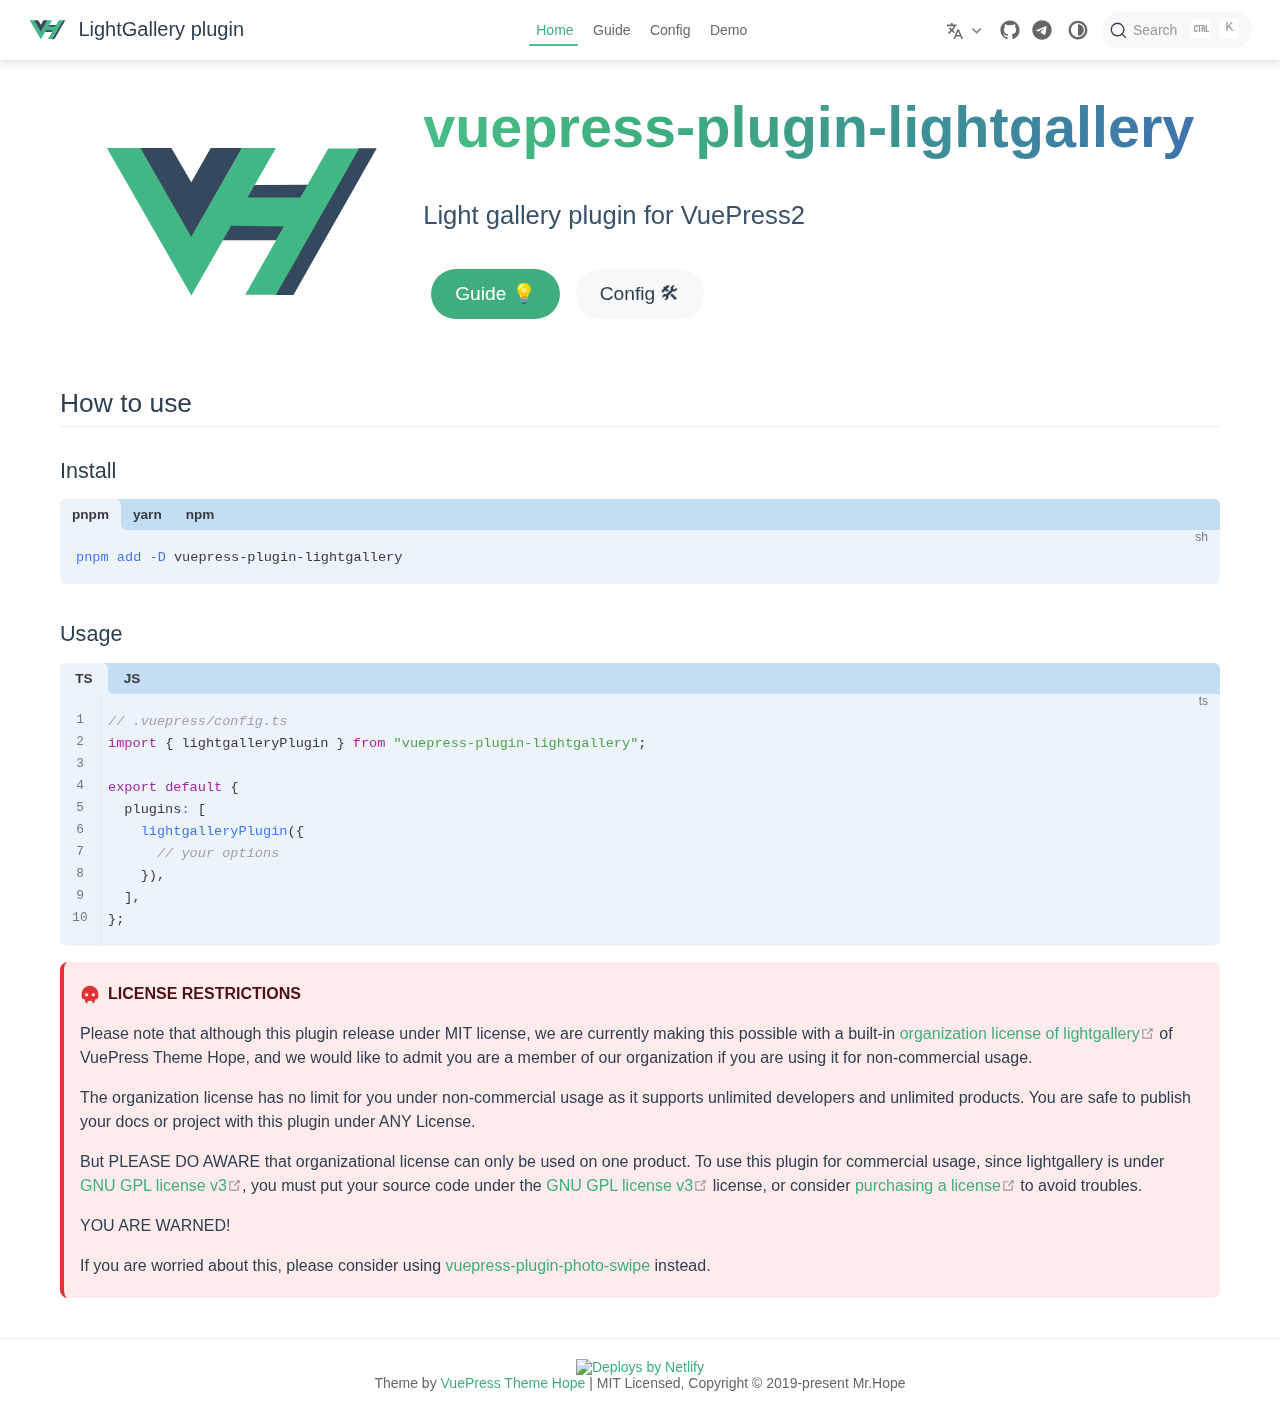
==== index.html @ 66101f3f "Deploying to netlify from @ vuepress-theme-hope/vuepress-theme-hope@0a2714f1557c4975f117cb7f36eb0e3e" ====
<!doctype html>
<html lang="en-US" data-theme="light">
  <head>
    <meta charset="utf-8" />
    <meta name="viewport" content="width=device-width,initial-scale=1" />
    <meta name="generator" content="VuePress 2.0.0-beta.67" />
    <meta name="theme" content="VuePress Theme Hope" />
    <link rel="alternate" hreflang="zh-cn" href="https://plugin-lightgallery.vuejs.press/zh/"><meta property="og:url" content="https://plugin-lightgallery.vuejs.press/"><meta property="og:site_name" content="LightGallery plugin"><meta property="og:title" content="Home"><meta property="og:description" content="How to use Install tab pnpm tab yarn tab npm Usage tab TS tab JS ::: danger LICENSE RESTRICTIONS Please note that although this plugin release under MIT license, we are currentl..."><meta property="og:type" content="website"><meta property="og:locale" content="en-US"><meta property="og:locale:alternate" content="zh-CN"><meta property="og:updated_time" content="2023-06-02T06:12:53.000Z"><meta property="article:author" content="Mr.Hope"><meta property="article:modified_time" content="2023-06-02T06:12:53.000Z"><script type="application/ld+json">{"@context":"https://schema.org","@type":"WebPage","name":"Home","description":"How to use Install tab pnpm tab yarn tab npm Usage tab TS tab JS ::: danger LICENSE RESTRICTIONS Please note that although this plugin release under MIT license, we are currentl..."}</script><link rel="icon" href="https://theme-hope-assets.vuejs.press/icon/chrome-mask-512.png" type="image/png" sizes="512x512"><link rel="icon" href="https://theme-hope-assets.vuejs.press/icon/chrome-mask-192.png" type="image/png" sizes="512x512"><link rel="icon" href="https://theme-hope-assets.vuejs.press/icon/chrome-512.png" type="image/png" sizes="192x192"><link rel="icon" href="https://theme-hope-assets.vuejs.press/icon/chrome-192.png" type="image/png" sizes="192x192"><meta name="theme-color" content="#46bd87"><link rel="apple-touch-icon" href="https://theme-hope-assets.vuejs.press/icon/apple-icon-152.png"><meta name="apple-mobile-web-app-status-bar-style" content="black"><link rel="icon" href="/favicon.ico"><title>Home | LightGallery plugin</title><meta name="description" content="How to use Install tab pnpm tab yarn tab npm Usage tab TS tab JS ::: danger LICENSE RESTRICTIONS Please note that although this plugin release under MIT license, we are currentl...">
    <style>
      html {
        background: #fff;
      }

      html[data-theme="dark"] {
        background: #1d1e1f;
      }

      body {
        background: var(--bg-color);
      }
    </style>
    <script>
      const userMode = localStorage.getItem("vuepress-theme-hope-scheme");
      const systemDarkMode =
        window.matchMedia &&
        window.matchMedia("(prefers-color-scheme: dark)").matches;

      if (userMode === "dark" || (userMode !== "light" && systemDarkMode)) {
        document.documentElement.setAttribute("data-theme", "dark");
      }
    </script>
    <link rel="preload" href="/assets/style-efdbfdb0.css" as="style"><link rel="stylesheet" href="/assets/style-efdbfdb0.css">
    <link rel="prefetch" href="/assets/config.html-1ea80a92.js" as="script"><link rel="prefetch" href="/assets/demo.html-8789b1dd.js" as="script"><link rel="prefetch" href="/assets/guide.html-550f7980.js" as="script"><link rel="prefetch" href="/assets/index.html-60eb63fd.js" as="script"><link rel="prefetch" href="/assets/config.html-be3bb893.js" as="script"><link rel="prefetch" href="/assets/demo.html-f685318c.js" as="script"><link rel="prefetch" href="/assets/guide.html-d4a69c8c.js" as="script"><link rel="prefetch" href="/assets/404.html-c678bd3b.js" as="script"><link rel="prefetch" href="/assets/config.html-fb51f9c2.js" as="script"><link rel="prefetch" href="/assets/demo.html-5dabf62c.js" as="script"><link rel="prefetch" href="/assets/guide.html-ba9010c4.js" as="script"><link rel="prefetch" href="/assets/index.html-56b88a98.js" as="script"><link rel="prefetch" href="/assets/config.html-5d1cc0cf.js" as="script"><link rel="prefetch" href="/assets/demo.html-dd2c5597.js" as="script"><link rel="prefetch" href="/assets/guide.html-fd2debb2.js" as="script"><link rel="prefetch" href="/assets/404.html-99a501c4.js" as="script"><link rel="prefetch" href="/assets/giscus-0b7adcf8.js" as="script"><link rel="prefetch" href="/assets/three.module-f9bb718c.js" as="script"><link rel="prefetch" href="/assets/OrbitControls-33dfd477.js" as="script"><link rel="prefetch" href="/assets/STLLoader-68a4a6ae.js" as="script"><link rel="prefetch" href="/assets/style-e9220a04.js" as="script"><link rel="prefetch" href="/assets/docsearch-1d421ddb.js" as="script"><link rel="prefetch" href="/assets/index-82585c84.js" as="script"><link rel="prefetch" href="/assets/lg-pager.es5-e9f51090.js" as="script"><link rel="prefetch" href="/assets/lg-share.es5-788b4f78.js" as="script"><link rel="prefetch" href="/assets/lg-zoom.es5-f092e8ce.js" as="script">
  </head>
  <body>
    <div id="app"><!--[--><!--[--><!--[--><span tabindex="-1"></span><a href="#main-content" class="vp-skip-link sr-only">Skip to main content</a><!--]--><!--[--><div class="theme-container no-sidebar"><!--[--><header id="navbar" class="vp-navbar"><div class="vp-navbar-start"><button type="button" class="vp-toggle-sidebar-button" title="Toggle Sidebar"><span class="icon"></span></button><!--[--><!----><!--]--><!--[--><a class="vp-link vp-brand vp-brand" href="/"><img class="vp-nav-logo" src="/logo.svg" alt="LightGallery plugin"><!----><span class="vp-site-name hide-in-pad">LightGallery plugin</span></a><!--]--><!--[--><!----><!--]--></div><div class="vp-navbar-center"><!--[--><!----><!--]--><!--[--><nav class="vp-nav-links"><div class="nav-item hide-in-mobile"><a aria-label="Home" class="vp-link nav-link active nav-link active" href="/"><span class="font-icon icon fa-fw fa-sm fas fa-home" style=""></span>Home<!----></a></div><div class="nav-item hide-in-mobile"><a aria-label="Guide" class="vp-link nav-link nav-link" href="/guide.html"><span class="font-icon icon fa-fw fa-sm fas fa-lightbulb" style=""></span>Guide<!----></a></div><div class="nav-item hide-in-mobile"><a aria-label="Config" class="vp-link nav-link nav-link" href="/config.html"><span class="font-icon icon fa-fw fa-sm fas fa-gears" style=""></span>Config<!----></a></div><div class="nav-item hide-in-mobile"><a aria-label="Demo" class="vp-link nav-link nav-link" href="/demo.html"><span class="font-icon icon fa-fw fa-sm fas fa-laptop-code" style=""></span>Demo<!----></a></div></nav><!--]--><!--[--><!----><!--]--></div><div class="vp-navbar-end"><!--[--><!----><!--]--><!--[--><div class="nav-item"><div class="dropdown-wrapper i18n-dropdown"><button type="button" class="dropdown-title" aria-label="Select language"><!--[--><svg xmlns="http://www.w3.org/2000/svg" class="icon i18n-icon" viewBox="0 0 1024 1024" fill="currentColor" aria-label="i18n icon" style="width:1rem;height:1rem;vertical-align:middle;"><path d="M379.392 460.8 494.08 575.488l-42.496 102.4L307.2 532.48 138.24 701.44l-71.68-72.704L234.496 460.8l-45.056-45.056c-27.136-27.136-51.2-66.56-66.56-108.544h112.64c7.68 14.336 16.896 27.136 26.112 35.84l45.568 46.08 45.056-45.056C382.976 312.32 409.6 247.808 409.6 204.8H0V102.4h256V0h102.4v102.4h256v102.4H512c0 70.144-37.888 161.28-87.04 210.944L378.88 460.8zM576 870.4 512 1024H409.6l256-614.4H768l256 614.4H921.6l-64-153.6H576zM618.496 768h196.608L716.8 532.48 618.496 768z"></path></svg><!--]--><span class="arrow"></span><ul class="nav-dropdown"><li class="dropdown-item"><a aria-label="English" class="vp-link nav-link active nav-link active" href="/"><!---->English<!----></a></li><li class="dropdown-item"><a aria-label="简体中文" class="vp-link nav-link nav-link" href="/zh/"><!---->简体中文<!----></a></li></ul></button></div></div><div class="nav-item vp-repo"><a class="vp-repo-link" href="https://github.com/vuepress-theme-hope/vuepress-theme-hope/tree/main/packages/lightgallery/" target="_blank" rel="noopener noreferrer" aria-label="GitHub"><svg xmlns="http://www.w3.org/2000/svg" class="icon github-icon" viewBox="0 0 1024 1024" fill="currentColor" aria-label="github icon" style="width:1.25rem;height:1.25rem;vertical-align:middle;"><path d="M511.957 21.333C241.024 21.333 21.333 240.981 21.333 512c0 216.832 140.544 400.725 335.574 465.664 24.49 4.395 32.256-10.07 32.256-23.083 0-11.69.256-44.245 0-85.205-136.448 29.61-164.736-64.64-164.736-64.64-22.315-56.704-54.4-71.765-54.4-71.765-44.587-30.464 3.285-29.824 3.285-29.824 49.195 3.413 75.179 50.517 75.179 50.517 43.776 75.008 114.816 53.333 142.762 40.79 4.523-31.66 17.152-53.377 31.19-65.537-108.971-12.458-223.488-54.485-223.488-242.602 0-53.547 19.114-97.323 50.517-131.67-5.035-12.33-21.93-62.293 4.779-129.834 0 0 41.258-13.184 134.912 50.346a469.803 469.803 0 0 1 122.88-16.554c41.642.213 83.626 5.632 122.88 16.554 93.653-63.488 134.784-50.346 134.784-50.346 26.752 67.541 9.898 117.504 4.864 129.834 31.402 34.347 50.474 78.123 50.474 131.67 0 188.586-114.73 230.016-224.042 242.09 17.578 15.232 33.578 44.672 33.578 90.454v135.85c0 13.142 7.936 27.606 32.854 22.87C862.25 912.597 1002.667 728.747 1002.667 512c0-271.019-219.648-490.667-490.71-490.667z"></path></svg></a></div><div class="nav-item vp-repo"><a class="vp-repo-link" href="https://t.me/vuepressthemehope" target="_blank" rel="noopener noreferrer" aria-label="telegram"><svg xmlns="http://www.w3.org/2000/svg" viewBox="0 0 496 512" style="width:1.25rem;height:1.25rem;vertical-align:middle"><path d="M248,8C111.033,8,0,119.033,0,256S111.033,504,248,504,496,392.967,496,256,384.967,8,248,8ZM362.952,176.66c-3.732,39.215-19.881,134.378-28.1,178.3-3.476,18.584-10.322,24.816-16.948,25.425-14.4,1.326-25.338-9.517-39.287-18.661-21.827-14.308-34.158-23.215-55.346-37.177-24.485-16.135-8.612-25,5.342-39.5,3.652-3.793,67.107-61.51,68.335-66.746.153-.655.3-3.1-1.154-4.384s-3.59-.849-5.135-.5q-3.283.746-104.608,69.142-14.845,10.194-26.894,9.934c-8.855-.191-25.888-5.006-38.551-9.123-15.531-5.048-27.875-7.717-26.8-16.291q.84-6.7,18.45-13.7,108.446-47.248,144.628-62.3c68.872-28.647,83.183-33.623,92.511-33.789,2.052-.034,6.639.474,9.61,2.885a10.452,10.452,0,0,1,3.53,6.716A43.765,43.765,0,0,1,362.952,176.66Z" fill="currentColor"/></svg></a></div><div class="nav-item hide-in-mobile"><button type="button" id="appearance-switch"><svg xmlns="http://www.w3.org/2000/svg" class="icon auto-icon" viewBox="0 0 1024 1024" fill="currentColor" aria-label="auto icon" style="display:block;"><path d="M512 992C246.92 992 32 777.08 32 512S246.92 32 512 32s480 214.92 480 480-214.92 480-480 480zm0-840c-198.78 0-360 161.22-360 360 0 198.84 161.22 360 360 360s360-161.16 360-360c0-198.78-161.22-360-360-360zm0 660V212c165.72 0 300 134.34 300 300 0 165.72-134.28 300-300 300z"></path></svg><svg xmlns="http://www.w3.org/2000/svg" class="icon dark-icon" viewBox="0 0 1024 1024" fill="currentColor" aria-label="dark icon" style="display:none;"><path d="M524.8 938.667h-4.267a439.893 439.893 0 0 1-313.173-134.4 446.293 446.293 0 0 1-11.093-597.334A432.213 432.213 0 0 1 366.933 90.027a42.667 42.667 0 0 1 45.227 9.386 42.667 42.667 0 0 1 10.24 42.667 358.4 358.4 0 0 0 82.773 375.893 361.387 361.387 0 0 0 376.747 82.774 42.667 42.667 0 0 1 54.187 55.04 433.493 433.493 0 0 1-99.84 154.88 438.613 438.613 0 0 1-311.467 128z"></path></svg><svg xmlns="http://www.w3.org/2000/svg" class="icon light-icon" viewBox="0 0 1024 1024" fill="currentColor" aria-label="light icon" style="display:none;"><path d="M952 552h-80a40 40 0 0 1 0-80h80a40 40 0 0 1 0 80zM801.88 280.08a41 41 0 0 1-57.96-57.96l57.96-58a41.04 41.04 0 0 1 58 58l-58 57.96zM512 752a240 240 0 1 1 0-480 240 240 0 0 1 0 480zm0-560a40 40 0 0 1-40-40V72a40 40 0 0 1 80 0v80a40 40 0 0 1-40 40zm-289.88 88.08-58-57.96a41.04 41.04 0 0 1 58-58l57.96 58a41 41 0 0 1-57.96 57.96zM192 512a40 40 0 0 1-40 40H72a40 40 0 0 1 0-80h80a40 40 0 0 1 40 40zm30.12 231.92a41 41 0 0 1 57.96 57.96l-57.96 58a41.04 41.04 0 0 1-58-58l58-57.96zM512 832a40 40 0 0 1 40 40v80a40 40 0 0 1-80 0v-80a40 40 0 0 1 40-40zm289.88-88.08 58 57.96a41.04 41.04 0 0 1-58 58l-57.96-58a41 41 0 0 1 57.96-57.96z"></path></svg></button></div><!--[--><div id="docsearch-container" style="display:none;"></div><div><button type="button" class="DocSearch DocSearch-Button" aria-label="Search"><span class="DocSearch-Button-Container"><svg width="20" height="20" class="DocSearch-Search-Icon" viewBox="0 0 20 20"><path d="M14.386 14.386l4.0877 4.0877-4.0877-4.0877c-2.9418 2.9419-7.7115 2.9419-10.6533 0-2.9419-2.9418-2.9419-7.7115 0-10.6533 2.9418-2.9419 7.7115-2.9419 10.6533 0 2.9419 2.9418 2.9419 7.7115 0 10.6533z" stroke="currentColor" fill="none" fill-rule="evenodd" stroke-linecap="round" stroke-linejoin="round"></path></svg><span class="DocSearch-Button-Placeholder">Search</span></span><span class="DocSearch-Button-Keys"><kbd class="DocSearch-Button-Key"><svg width="15" height="15" class="DocSearch-Control-Key-Icon"><path d="M4.505 4.496h2M5.505 5.496v5M8.216 4.496l.055 5.993M10 7.5c.333.333.5.667.5 1v2M12.326 4.5v5.996M8.384 4.496c1.674 0 2.116 0 2.116 1.5s-.442 1.5-2.116 1.5M3.205 9.303c-.09.448-.277 1.21-1.241 1.203C1 10.5.5 9.513.5 8V7c0-1.57.5-2.5 1.464-2.494.964.006 1.134.598 1.24 1.342M12.553 10.5h1.953" stroke-width="1.2" stroke="currentColor" fill="none" stroke-linecap="square"></path></svg></kbd><kbd class="DocSearch-Button-Key">K</kbd></span></button></div><!--]--><!--]--><!--[--><!----><!--]--><button type="button" class="vp-toggle-navbar-button" aria-label="Toggle Navbar" aria-expanded="false" aria-controls="nav-screen"><span><span class="vp-top"></span><span class="vp-middle"></span><span class="vp-bottom"></span></span></button></div></header><!----><!--]--><!----><div class="toggle-sidebar-wrapper"><span class="arrow start"></span></div><aside id="sidebar" class="vp-sidebar"><!--[--><!----><!--]--><ul class="vp-sidebar-links"></ul><!--[--><!----><!--]--></aside><!--[--><main id="main-content" class="vp-project-home" aria-labelledby="main-title"><!----><header class="vp-hero-info-wrapper"><!--[--><!----><!----><!--]--><div class="vp-hero-info"><!--[--><!--[--><img class="vp-hero-image" src="/logo.svg" alt="vuepress-theme-hope"><canvas id="hero-logo" style="display:none;opacity:0;"></canvas><!--]--><!--]--><div class="vp-hero-infos"><h1 id="main-title">vuepress-plugin-lightgallery</h1><p class="vp-description">Light gallery plugin for VuePress2</p><p class="vp-actions"><a aria-label="Guide 💡" class="vp-link nav-link vp-action primary nav-link vp-action primary" href="/./guide.html"><!---->Guide 💡<!----></a><a aria-label="Config 🛠" class="vp-link nav-link vp-action default nav-link vp-action default" href="/./config.html"><!---->Config 🛠<!----></a></p></div></div></header><!----><!----><div class="theme-hope-content"><h2 id="how-to-use" tabindex="-1"><a class="header-anchor" href="#how-to-use" aria-hidden="true">#</a> How to use</h2><h3 id="install" tabindex="-1"><a class="header-anchor" href="#install" aria-hidden="true">#</a> Install</h3><div class="vp-code-tabs"><div class="vp-code-tabs-nav" role="tablist"><button type="button" class="vp-code-tab-nav active" role="tab" aria-controls="codetab-6-0" aria-selected="true">pnpm</button><button type="button" class="vp-code-tab-nav" role="tab" aria-controls="codetab-6-1" aria-selected="false">yarn</button><button type="button" class="vp-code-tab-nav" role="tab" aria-controls="codetab-6-2" aria-selected="false">npm</button></div><!--[--><div class="vp-code-tab active" id="codetab-6-0" role="tabpanel" aria-expanded="true"><div class="vp-code-tab-title">pnpm</div><!--[--><div class="language-bash" data-ext="sh"><pre class="language-bash"><code><span class="token function">pnpm</span> <span class="token function">add</span> <span class="token parameter variable">-D</span> vuepress-plugin-lightgallery
</code></pre></div><!--]--></div><div class="vp-code-tab" id="codetab-6-1" role="tabpanel" aria-expanded="false"><div class="vp-code-tab-title">yarn</div><!--[--><div class="language-bash" data-ext="sh"><pre class="language-bash"><code><span class="token function">yarn</span> <span class="token function">add</span> <span class="token parameter variable">-D</span> vuepress-plugin-lightgallery
</code></pre></div><!--]--></div><div class="vp-code-tab" id="codetab-6-2" role="tabpanel" aria-expanded="false"><div class="vp-code-tab-title">npm</div><!--[--><div class="language-bash" data-ext="sh"><pre class="language-bash"><code><span class="token function">npm</span> i <span class="token parameter variable">-D</span> vuepress-plugin-lightgallery
</code></pre></div><!--]--></div><!--]--></div><h3 id="usage" tabindex="-1"><a class="header-anchor" href="#usage" aria-hidden="true">#</a> Usage</h3><div class="vp-code-tabs"><div class="vp-code-tabs-nav" role="tablist"><button type="button" class="vp-code-tab-nav active" role="tab" aria-controls="codetab-20-0" aria-selected="true">TS</button><button type="button" class="vp-code-tab-nav" role="tab" aria-controls="codetab-20-1" aria-selected="false">JS</button></div><!--[--><div class="vp-code-tab active" id="codetab-20-0" role="tabpanel" aria-expanded="true"><div class="vp-code-tab-title">TS</div><!--[--><div class="language-typescript line-numbers-mode" data-ext="ts"><pre class="language-typescript"><code><span class="token comment">// .vuepress/config.ts</span>
<span class="token keyword">import</span> <span class="token punctuation">{</span> lightgalleryPlugin <span class="token punctuation">}</span> <span class="token keyword">from</span> <span class="token string">&quot;vuepress-plugin-lightgallery&quot;</span><span class="token punctuation">;</span>

<span class="token keyword">export</span> <span class="token keyword">default</span> <span class="token punctuation">{</span>
  plugins<span class="token operator">:</span> <span class="token punctuation">[</span>
    <span class="token function">lightgalleryPlugin</span><span class="token punctuation">(</span><span class="token punctuation">{</span>
      <span class="token comment">// your options</span>
    <span class="token punctuation">}</span><span class="token punctuation">)</span><span class="token punctuation">,</span>
  <span class="token punctuation">]</span><span class="token punctuation">,</span>
<span class="token punctuation">}</span><span class="token punctuation">;</span>
</code></pre><div class="line-numbers" aria-hidden="true"><div class="line-number"></div><div class="line-number"></div><div class="line-number"></div><div class="line-number"></div><div class="line-number"></div><div class="line-number"></div><div class="line-number"></div><div class="line-number"></div><div class="line-number"></div><div class="line-number"></div></div></div><!--]--></div><div class="vp-code-tab" id="codetab-20-1" role="tabpanel" aria-expanded="false"><div class="vp-code-tab-title">JS</div><!--[--><div class="language-javascript line-numbers-mode" data-ext="js"><pre class="language-javascript"><code><span class="token comment">// .vuepress/config.js</span>
<span class="token keyword">import</span> <span class="token punctuation">{</span> lightgalleryPlugin <span class="token punctuation">}</span> <span class="token keyword">from</span> <span class="token string">&quot;vuepress-plugin-lightgallery&quot;</span><span class="token punctuation">;</span>

<span class="token keyword">export</span> <span class="token keyword">default</span> <span class="token punctuation">{</span>
  <span class="token literal-property property">plugins</span><span class="token operator">:</span> <span class="token punctuation">[</span>
    <span class="token function">lightgalleryPlugin</span><span class="token punctuation">(</span><span class="token punctuation">{</span>
      <span class="token comment">// your options</span>
    <span class="token punctuation">}</span><span class="token punctuation">)</span><span class="token punctuation">,</span>
  <span class="token punctuation">]</span><span class="token punctuation">,</span>
<span class="token punctuation">}</span><span class="token punctuation">;</span>
</code></pre><div class="line-numbers" aria-hidden="true"><div class="line-number"></div><div class="line-number"></div><div class="line-number"></div><div class="line-number"></div><div class="line-number"></div><div class="line-number"></div><div class="line-number"></div><div class="line-number"></div><div class="line-number"></div><div class="line-number"></div></div></div><!--]--></div><!--]--></div><div class="hint-container danger"><p class="hint-container-title">LICENSE RESTRICTIONS</p><p>Please note that although this plugin release under MIT license, we are currently making this possible with a built-in <a href="https://www.lightgalleryjs.com/license/" target="_blank" rel="noopener noreferrer">organization license of lightgallery<span><svg class="external-link-icon" xmlns="http://www.w3.org/2000/svg" aria-hidden="true" focusable="false" x="0px" y="0px" viewBox="0 0 100 100" width="15" height="15"><path fill="currentColor" d="M18.8,85.1h56l0,0c2.2,0,4-1.8,4-4v-32h-8v28h-48v-48h28v-8h-32l0,0c-2.2,0-4,1.8-4,4v56C14.8,83.3,16.6,85.1,18.8,85.1z"></path><polygon fill="currentColor" points="45.7,48.7 51.3,54.3 77.2,28.5 77.2,37.2 85.2,37.2 85.2,14.9 62.8,14.9 62.8,22.9 71.5,22.9"></polygon></svg><span class="external-link-icon-sr-only">open in new window</span></span></a> of VuePress Theme Hope, and we would like to admit you are a member of our organization if you are using it for non-commercial usage.</p><p>The organization license has no limit for you under non-commercial usage as it supports unlimited developers and unlimited products. You are safe to publish your docs or project with this plugin under ANY License.</p><p>But PLEASE DO AWARE that organizational license can only be used on one product. To use this plugin for commercial usage, since lightgallery is under <a href="https://www.gnu.org/licenses/gpl-3.0.html" target="_blank" rel="noopener noreferrer">GNU GPL license v3<span><svg class="external-link-icon" xmlns="http://www.w3.org/2000/svg" aria-hidden="true" focusable="false" x="0px" y="0px" viewBox="0 0 100 100" width="15" height="15"><path fill="currentColor" d="M18.8,85.1h56l0,0c2.2,0,4-1.8,4-4v-32h-8v28h-48v-48h28v-8h-32l0,0c-2.2,0-4,1.8-4,4v56C14.8,83.3,16.6,85.1,18.8,85.1z"></path><polygon fill="currentColor" points="45.7,48.7 51.3,54.3 77.2,28.5 77.2,37.2 85.2,37.2 85.2,14.9 62.8,14.9 62.8,22.9 71.5,22.9"></polygon></svg><span class="external-link-icon-sr-only">open in new window</span></span></a>, you must put your source code under the <a href="https://www.gnu.org/licenses/gpl-3.0.html" target="_blank" rel="noopener noreferrer">GNU GPL license v3<span><svg class="external-link-icon" xmlns="http://www.w3.org/2000/svg" aria-hidden="true" focusable="false" x="0px" y="0px" viewBox="0 0 100 100" width="15" height="15"><path fill="currentColor" d="M18.8,85.1h56l0,0c2.2,0,4-1.8,4-4v-32h-8v28h-48v-48h28v-8h-32l0,0c-2.2,0-4,1.8-4,4v56C14.8,83.3,16.6,85.1,18.8,85.1z"></path><polygon fill="currentColor" points="45.7,48.7 51.3,54.3 77.2,28.5 77.2,37.2 85.2,37.2 85.2,14.9 62.8,14.9 62.8,22.9 71.5,22.9"></polygon></svg><span class="external-link-icon-sr-only">open in new window</span></span></a> license, or consider <a href="https://www.lightgalleryjs.com/license/" target="_blank" rel="noopener noreferrer">purchasing a license<span><svg class="external-link-icon" xmlns="http://www.w3.org/2000/svg" aria-hidden="true" focusable="false" x="0px" y="0px" viewBox="0 0 100 100" width="15" height="15"><path fill="currentColor" d="M18.8,85.1h56l0,0c2.2,0,4-1.8,4-4v-32h-8v28h-48v-48h28v-8h-32l0,0c-2.2,0-4,1.8-4,4v56C14.8,83.3,16.6,85.1,18.8,85.1z"></path><polygon fill="currentColor" points="45.7,48.7 51.3,54.3 77.2,28.5 77.2,37.2 85.2,37.2 85.2,14.9 62.8,14.9 62.8,22.9 71.5,22.9"></polygon></svg><span class="external-link-icon-sr-only">open in new window</span></span></a> to avoid troubles.</p><p>YOU ARE WARNED!</p><p>If you are worried about this, please consider using <a href="https://plugin-photo-swipe.vuejs.press/" target="_blank">vuepress-plugin-photo-swipe</a> instead.</p></div></div><!----></main><!--]--><footer class="vp-footer-wrapper"><div class="vp-footer"><a href="https://www.netlify.com" target="_blank">
  <img src="https://www.netlify.com/img/global/badges/netlify-light.svg" alt="Deploys by Netlify" data-mode="lightmode-only">
  <img src="https://www.netlify.com/img/global/badges/netlify-dark.svg" alt="Deploys by Netlify" data-mode="darkmode-only">
</a>
<br/>
Theme by <a href="https://theme-hope.vuejs.press" target="_blank">VuePress Theme Hope</a> | MIT Licensed, Copyright © 2019-present Mr.Hope
</div><!----></footer></div><!--]--><!--]--><!----><!----><div class="lightgallery-vuepress"></div><!--]--></div>
    <script type="module" src="/assets/app-f1614689.js" defer></script>
  </body>
</html>
---- assets/style-efdbfdb0.css ----
html[data-theme=dark]{--text-color: #9e9e9e;--bg-color: #0d1117;--bg-color-secondary: #161b22;--bg-color-tertiary: #21262c;--border-color: #30363d;--box-shadow: #282a32;--card-shadow: rgba(0, 0, 0, .3);--black: #fff;--dark-grey: #999;--light-grey: #666;--white: #000;--grey3: #bbb;--grey12: #333;--grey14: #111;--bg-color-light: #161b22;--bg-color-back: #0d1117;--bg-color-float: #161b22;--bg-color-blur: rgba(13, 17, 23, .9);--bg-color-float-blur: rgba(22, 27, 34, .9);--text-color-light: #a8a8a8;--text-color-lighter: #b1b1b1;--text-color-bright: #c5c5c5;--border-color-light: #2e333a;--border-color-dark: #394048}:root{--theme-color: #3eaf7c;--text-color: #2c3e50;--bg-color: #fff;--bg-color-secondary: #f8f8f8;--bg-color-tertiary: #efeef4;--border-color: #eaecef;--box-shadow: #f0f1f2;--card-shadow: rgba(0, 0, 0, .15);--black: #000;--dark-grey: #666;--light-grey: #999;--white: #fff;--grey3: #333;--grey12: #bbb;--grey14: #eee;--navbar-height: 3.75rem;--navbar-horizontal-padding: 1.5rem;--navbar-vertical-padding: .7rem;--navbar-mobile-height: 3.25rem;--navbar-mobile-horizontal-padding: 1rem;--navbar-mobile-vertical-padding: .5rem;--sidebar-width: 18rem;--sidebar-mobile-width: 16rem;--content-width: 780px;--home-page-width: 1160px;--font-family: -apple-system, BlinkMacSystemFont, "Segoe UI", Roboto, Oxygen, Ubuntu, Cantarell, "Fira Sans", "Droid Sans", "Helvetica Neue", STHeiti, "Microsoft YaHei", SimSun, sans-serif;--font-family-heading: Georgia Pro, Crimson, Georgia, -apple-system, BlinkMacSystemFont, "Segoe UI", Roboto, Oxygen, Ubuntu, Cantarell, "Fira Sans", "Droid Sans", "Helvetica Neue", STHeiti, "Microsoft YaHei", SimSun, sans-serif;--font-family-mono: Consolas, Monaco, "Andale Mono", "Ubuntu Mono", monospace;--line-numbers-width: 2.5rem;--color-transition: .3s ease;--transform-transition: .3s ease;--vp-bg: var(--bg-color);--vp-bgl: var(--bg-color-light);--vp-bglt: var(--bg-color-tertiary);--vp-c: var(--text-color);--vp-cl: var(--text-color-light);--vp-clt: var(--text-color-lighter);--vp-brc: var(--border-color);--vp-brcd: var(--border-color-dark);--vp-tc: var(--theme-color);--vp-tcl: var(--theme-color-light);--vp-ct: var(--color-transition);--vp-tt: var(--transform-transition);--bg-color-light: #fff;--bg-color-back: #f8f8f8;--bg-color-float: #fff;--bg-color-blur: rgba(255, 255, 255, .9);--bg-color-float-blur: rgba(255, 255, 255, .9);--text-color-light: #3a5169;--text-color-lighter: #476582;--text-color-bright: #6a8bad;--border-color-light: #eceef1;--border-color-dark: #cfd4db;--theme-color-dark: #389e70;--theme-color-light: #4abf8a;--theme-color-mask: rgba(62, 175, 124, .15)}:root{--badge-tip-color: #42b983;--badge-warning-color: #f4cd00;--badge-danger-color: #f55;--badge-info-color: #0295ff;--badge-note-color: #666}.vp-badge{display:inline-block;vertical-align:center;height:18px;padding:0 6px;border-radius:3px;background:var(--vp-tc);color:var(--white);font-size:14px;line-height:18px;transition:background var(--vp-ct),color var(--vp-ct)}.vp-badge+.vp-badge{margin-inline-start:5px}h1 .vp-badge,h2 .vp-badge,h3 .vp-badge,h4 .vp-badge,h5 .vp-badge,h6 .vp-badge{vertical-align:top}.vp-badge.tip{background:var(--badge-tip-color)}.vp-badge.warning{background:var(--badge-warning-color)}.vp-badge.danger{background:var(--badge-danger-color)}.vp-badge.info{background:var(--badge-info-color)}.vp-badge.note{background:var(--badge-note-color)}.font-icon{display:inline-block}.theme-hope-content .font-icon{vertical-align:middle}:root{--balloon-border-radius: 2px;--balloon-color: rgba(16, 16, 16, .95);--balloon-text-color: #fff;--balloon-font-size: 12px;--balloon-move: 4px}button[aria-label][data-balloon-pos]{overflow:visible}[aria-label][data-balloon-pos]{position:relative;cursor:pointer}[aria-label][data-balloon-pos]:after{opacity:0;pointer-events:none;transition:all .18s ease-out .18s;text-indent:0;font-family:-apple-system,BlinkMacSystemFont,Segoe UI,Roboto,Oxygen,Ubuntu,Cantarell,Open Sans,Helvetica Neue,sans-serif;font-weight:400;font-style:normal;text-shadow:none;font-size:var(--balloon-font-size);background:var(--balloon-color);border-radius:2px;color:var(--balloon-text-color);border-radius:var(--balloon-border-radius);content:attr(aria-label);padding:.5em 1em;position:absolute;white-space:nowrap;z-index:10}[aria-label][data-balloon-pos]:before{width:0;height:0;border:5px solid transparent;border-top-color:var(--balloon-color);opacity:0;pointer-events:none;transition:all .18s ease-out .18s;content:"";position:absolute;z-index:10}[aria-label][data-balloon-pos]:hover:before,[aria-label][data-balloon-pos]:hover:after,[aria-label][data-balloon-pos][data-balloon-visible]:before,[aria-label][data-balloon-pos][data-balloon-visible]:after,[aria-label][data-balloon-pos]:not([data-balloon-nofocus]):focus:before,[aria-label][data-balloon-pos]:not([data-balloon-nofocus]):focus:after{opacity:1;pointer-events:none}[aria-label][data-balloon-pos].font-awesome:after{font-family:FontAwesome,-apple-system,BlinkMacSystemFont,Segoe UI,Roboto,Oxygen,Ubuntu,Cantarell,Open Sans,Helvetica Neue,sans-serif}[aria-label][data-balloon-pos][data-balloon-break]:after{white-space:pre}[aria-label][data-balloon-pos][data-balloon-break][data-balloon-length]:after{white-space:pre-line;word-break:break-word}[aria-label][data-balloon-pos][data-balloon-blunt]:before,[aria-label][data-balloon-pos][data-balloon-blunt]:after{transition:none}[aria-label][data-balloon-pos][data-balloon-pos=up]:hover:after,[aria-label][data-balloon-pos][data-balloon-pos=up][data-balloon-visible]:after,[aria-label][data-balloon-pos][data-balloon-pos=down]:hover:after,[aria-label][data-balloon-pos][data-balloon-pos=down][data-balloon-visible]:after{transform:translate(-50%)}[aria-label][data-balloon-pos][data-balloon-pos=up]:hover:before,[aria-label][data-balloon-pos][data-balloon-pos=up][data-balloon-visible]:before,[aria-label][data-balloon-pos][data-balloon-pos=down]:hover:before,[aria-label][data-balloon-pos][data-balloon-pos=down][data-balloon-visible]:before{transform:translate(-50%)}[aria-label][data-balloon-pos][data-balloon-pos*=-left]:after{left:0}[aria-label][data-balloon-pos][data-balloon-pos*=-left]:before{left:5px}[aria-label][data-balloon-pos][data-balloon-pos*=-right]:after{right:0}[aria-label][data-balloon-pos][data-balloon-pos*=-right]:before{right:5px}[aria-label][data-balloon-pos][data-balloon-po*=-left]:hover:after,[aria-label][data-balloon-pos][data-balloon-po*=-left][data-balloon-visible]:after,[aria-label][data-balloon-pos][data-balloon-pos*=-right]:hover:after,[aria-label][data-balloon-pos][data-balloon-pos*=-right][data-balloon-visible]:after{transform:translate(0)}[aria-label][data-balloon-pos][data-balloon-po*=-left]:hover:before,[aria-label][data-balloon-pos][data-balloon-po*=-left][data-balloon-visible]:before,[aria-label][data-balloon-pos][data-balloon-pos*=-right]:hover:before,[aria-label][data-balloon-pos][data-balloon-pos*=-right][data-balloon-visible]:before{transform:translate(0)}[aria-label][data-balloon-pos][data-balloon-pos^=up]:before,[aria-label][data-balloon-pos][data-balloon-pos^=up]:after{bottom:100%;transform-origin:top;transform:translateY(var(--balloon-move))}[aria-label][data-balloon-pos][data-balloon-pos^=up]:after{margin-bottom:10px}[aria-label][data-balloon-pos][data-balloon-pos=up]:before,[aria-label][data-balloon-pos][data-balloon-pos=up]:after{left:50%;transform:translate(-50%,var(--balloon-move))}[aria-label][data-balloon-pos][data-balloon-pos^=down]:before,[aria-label][data-balloon-pos][data-balloon-pos^=down]:after{top:100%;transform:translateY(calc(var(--balloon-move) * -1))}[aria-label][data-balloon-pos][data-balloon-pos^=down]:after{margin-top:10px}[aria-label][data-balloon-pos][data-balloon-pos^=down]:before{width:0;height:0;border:5px solid transparent;border-bottom-color:var(--balloon-color)}[aria-label][data-balloon-pos][data-balloon-pos=down]:after,[aria-label][data-balloon-pos][data-balloon-pos=down]:before{left:50%;transform:translate(-50%,calc(var(--balloon-move) * -1))}[aria-label][data-balloon-pos][data-balloon-pos=left]:hover:after,[aria-label][data-balloon-pos][data-balloon-pos=left][data-balloon-visible]:after,[aria-label][data-balloon-pos][data-balloon-pos=right]:hover:after,[aria-label][data-balloon-pos][data-balloon-pos=right][data-balloon-visible]:after{transform:translateY(-50%)}[aria-label][data-balloon-pos][data-balloon-pos=left]:hover:before,[aria-label][data-balloon-pos][data-balloon-pos=left][data-balloon-visible]:before,[aria-label][data-balloon-pos][data-balloon-pos=right]:hover:before,[aria-label][data-balloon-pos][data-balloon-pos=right][data-balloon-visible]:before{transform:translateY(-50%)}[aria-label][data-balloon-pos][data-balloon-pos=left]:after,[aria-label][data-balloon-pos][data-balloon-pos=left]:before{right:100%;top:50%;transform:translate(var(--balloon-move),-50%)}[aria-label][data-balloon-pos][data-balloon-pos=left]:after{margin-right:10px}[aria-label][data-balloon-pos][data-balloon-pos=left]:before{width:0;height:0;border:5px solid transparent;border-left-color:var(--balloon-color)}[aria-label][data-balloon-pos][data-balloon-pos=right]:after,[aria-label][data-balloon-pos][data-balloon-pos=right]:before{left:100%;top:50%;transform:translate(calc(var(--balloon-move) * -1),-50%)}[aria-label][data-balloon-pos][data-balloon-pos=right]:after{margin-left:10px}[aria-label][data-balloon-pos][data-balloon-pos=right]:before{width:0;height:0;border:5px solid transparent;border-right-color:var(--balloon-color)}[aria-label][data-balloon-pos][data-balloon-length]:after{white-space:normal}[aria-label][data-balloon-pos][data-balloon-length=small]:after{width:80px}[aria-label][data-balloon-pos][data-balloon-length=medium]:after{width:150px}[aria-label][data-balloon-pos][data-balloon-length=large]:after{width:260px}[aria-label][data-balloon-pos][data-balloon-length=xlarge]:after{width:380px}@media screen and (max-width: 768px){[aria-label][data-balloon-pos][data-balloon-length=xlarge]:after{width:90vw}}[aria-label][data-balloon-pos][data-balloon-length=fit]:after{width:100%}.vp-back-to-top-button{border-width:0;background:transparent;cursor:pointer;position:fixed!important;bottom:64px;inset-inline-end:1rem;z-index:100;width:48px;height:48px;padding:8px;border-radius:50%;background:var(--vp-bg);color:var(--vp-tc);box-shadow:2px 2px 10px 4px var(--card-shadow);transition:background var(--vp-ct),color var(--vp-ct),box-shadow var(--vp-ct)}@media (max-width: 719px){.vp-back-to-top-button{width:36px;height:36px}}@media print{.vp-back-to-top-button{display:none}}.vp-back-to-top-button:hover{color:var(--vp-tcl)}.vp-back-to-top-button .back-to-top-icon{overflow:hidden;width:100%;border-radius:50%;fill:currentcolor}.vp-scroll-progress{position:absolute;right:-2px;bottom:-2px;width:52px;height:52px}@media (max-width: 719px){.vp-scroll-progress{width:40px;height:40px}}.vp-scroll-progress circle{opacity:.9;fill:none;stroke:var(--vp-tc);transform:rotate(-90deg);transform-origin:50% 50%;r:22;stroke-dasharray:0% 314.1593%;stroke-width:3px}@media (max-width: 719px){.vp-scroll-progress circle{r:18}}.fade-enter-active,.fade-leave-active{transition:opacity var(--vp-ct)}.fade-enter-from,.fade-leave-to{opacity:0}@media screen{.sr-only{position:absolute;overflow:hidden;clip:rect 0,0,0,0;width:1px;height:1px;margin:-1px;padding:0;border:0}}@media print{.sr-only{display:none}}.vp-catalog-wrapper{margin-top:8px;margin-bottom:8px}.vp-catalog-wrapper.index ol{padding-inline-start:0}.vp-catalog-wrapper.index li{list-style-type:none}.vp-catalog-wrapper.index .vp-child-catalogs{counter-reset:child-catalog}.vp-catalog-wrapper.index .vp-child-catalog{counter-increment:child-catalog}.vp-catalog-wrapper.index .vp-child-catalog .vp-catalog-title:before{content:counter(catalog-item) "." counter(child-catalog) " "}.vp-catalog-wrapper.index .vp-sub-catalogs{padding-inline-start:.5rem}.vp-catalogs{margin:0;padding-inline-start:0;counter-reset:catalog-item}.vp-catalogs .font-icon{vertical-align:baseline;margin-inline-end:.25rem}.vp-catalog{counter-increment:catalog-item}.vp-catalog-main-title{margin-top:calc(.5rem - var(--navbar-height, 3.6rem));margin-bottom:.5rem;padding-top:var(--navbar-height, 3.6rem);font-weight:500;font-size:1.75rem}.vp-catalog-main-title:first-child{margin-bottom:.5rem!important}.vp-catalog-main-title:only-child{margin-bottom:0!important}.vp-catalog-child-title.has-children{margin-top:calc(.5rem - var(--navbar-height, 3.6rem));margin-bottom:.5rem;padding-top:var(--navbar-height, 3.6rem);border-bottom:1px solid var(--vp-brc);font-weight:500;font-size:1.3rem;transition:border-color var(--vp-ct)}.vp-catalog-child-title.has-children:first-child{margin-bottom:.5rem!important}.vp-catalog-child-title.has-children:only-child{margin-bottom:0!important}.vp-catalog-sub-title{font-weight:500;font-size:1.1rem}.vp-catalog-sub-title:only-child{margin-bottom:0!important}.vp-catalog-title{color:inherit;text-decoration:none}.vp-catalog-title:hover{color:var(--vp-tc)}.vp-catalog .vp-catalog-title:before{content:"§" counter(catalog-item,upper-roman) " "}.vp-child-catalogs{margin:0}.vp-sub-catalogs{counter-reset:sub-catalog}.vp-sub-catalog{counter-increment:sub-catalog}.vp-sub-catalog .vp-link:before{content:counter(catalog-item) "." counter(child-catalog) "." counter(sub-catalog) " "}.vp-sub-catalogs-wrapper{display:flex;flex-wrap:wrap}.vp-sub-catalog-link{display:inline-block;margin:4px 8px;padding:4px 8px;border-radius:6px;background-color:var(--vp-bgl);line-height:1.5;overflow-wrap:break-word;transition:background-color var(--vp-ct),color var(--vp-ct)}.vp-sub-catalog-link:hover{background-color:var(--vp-tcl);color:var(--vp-bg);text-decoration:none!important}.vp-empty-catalog{font-size:1.25rem;text-align:center}:root{--external-link-icon-color: #aaa}.external-link-icon{position:relative;display:inline-block;color:var(--external-link-icon-color);vertical-align:middle;top:-1px}@media print{.external-link-icon{display:none}}.external-link-icon-sr-only{position:absolute;width:1px;height:1px;padding:0;margin:-1px;overflow:hidden;clip:rect(0,0,0,0);white-space:nowrap;border-width:0;-webkit-user-select:none;-moz-user-select:none;user-select:none}:root{--nprogress-color: #29d;--nprogress-z-index: 1031}#nprogress{pointer-events:none}#nprogress .bar{background:var(--nprogress-color);position:fixed;z-index:var(--nprogress-z-index);top:0;left:0;width:100%;height:2px}.giscus-wrapper{max-width:var(--content-width, 740px);margin:0 auto;padding:2rem 2.5rem}@media (max-width: 959px){.giscus-wrapper{padding:1.5rem}}@media (max-width: 419px){.giscus-wrapper{padding:1rem 1.5rem}}@media print{.giscus-wrapper{max-width:unset}}@media print{.giscus-wrapper{display:none!important}}.giscus-wrapper.input-top .giscus{margin-bottom:-3rem}:root{--copy-icon: url("data:image/svg+xml;utf8,%3Csvg xmlns='http://www.w3.org/2000/svg' viewBox='0 0 24 24' fill='none' height='20' width='20' stroke='rgba(128,128,128,1)' stroke-width='2'%3E%3Cpath stroke-linecap='round' stroke-linejoin='round' d='M9 5H7a2 2 0 0 0-2 2v12a2 2 0 0 0 2 2h10a2 2 0 0 0 2-2V7a2 2 0 0 0-2-2h-2M9 5a2 2 0 0 0 2 2h2a2 2 0 0 0 2-2M9 5a2 2 0 0 1 2-2h2a2 2 0 0 1 2 2'/%3E%3C/svg%3E");--copied-icon: url("data:image/svg+xml;utf8,%3Csvg xmlns='http://www.w3.org/2000/svg' viewBox='0 0 24 24' fill='none' height='20' width='20' stroke='rgba(128,128,128,1)' stroke-width='2'%3E%3Cpath stroke-linecap='round' stroke-linejoin='round' d='M9 5H7a2 2 0 0 0-2 2v12a2 2 0 0 0 2 2h10a2 2 0 0 0 2-2V7a2 2 0 0 0-2-2h-2M9 5a2 2 0 0 0 2 2h2a2 2 0 0 0 2-2M9 5a2 2 0 0 1 2-2h2a2 2 0 0 1 2 2m-6 9 2 2 4-4'/%3E%3C/svg%3E")}div[class*=language-]>button.copy-code-button{border-width:0;background:transparent;position:absolute;outline:none;cursor:pointer}@media print{div[class*=language-]>button.copy-code-button{display:none}}div[class*=language-]>button.copy-code-button .copy-icon{background:currentcolor;-webkit-mask-image:var(--copy-icon);mask-image:var(--copy-icon);-webkit-mask-position:50%;mask-position:50%;-webkit-mask-repeat:no-repeat;mask-repeat:no-repeat;-webkit-mask-size:1em;mask-size:1em}div[class*=language-]>button.copy-code-button:not(.fancy){border-width:0;background:transparent;cursor:pointer;position:absolute;top:.5em;right:.5em;z-index:5;width:2.5rem;height:2.5rem;padding:0;border-radius:.5rem;opacity:0;transition:opacity .4s}div[class*=language-]>button.copy-code-button:not(.fancy):hover,div[class*=language-]>button.copy-code-button:not(.fancy).copied{background:var(--code-hl-bg-color, rgba(0, 0, 0, .66))}div[class*=language-]>button.copy-code-button:not(.fancy):focus,div[class*=language-]>button.copy-code-button:not(.fancy).copied{opacity:1}div[class*=language-]>button.copy-code-button:not(.fancy).copied:after{content:attr(data-copied);position:absolute;top:0;right:calc(100% + .25rem);display:block;height:1.25rem;padding:.625rem;border-radius:.5rem;background:var(--code-hl-bg-color, rgba(0, 0, 0, .66));color:var(--code-ln-color, #9e9e9e);font-weight:500;line-height:1.25rem;white-space:nowrap}div[class*=language-]>button.copy-code-button:not(.fancy) .copy-icon{width:1.25rem;height:1.25rem;padding:.625rem;color:var(--code-ln-color, #9e9e9e);font-size:1.25rem}div[class*=language-]>button.copy-code-button.fancy{right:-14px;bottom:-14px;z-index:5;width:2rem;height:2rem;padding:7px 8px;border-radius:50%;background:#339af0;color:#fff}@media (max-width: 419px){div[class*=language-]>button.copy-code-button.fancy{right:0;bottom:0;width:28px;height:28px;border-radius:50% 10% 0}}div[class*=language-]>button.copy-code-button.fancy:hover{background:#228be6}div[class*=language-]>button.copy-code-button.fancy .copy-icon{width:100%;height:100%;color:#fff;font-size:1.25rem}@media (max-width: 419px){div[class*=language-]>button.copy-code-button.fancy .copy-icon{position:relative;top:2px;left:2px}}div[class*=language-]>button.copy-code-button.copied .copy-icon{-webkit-mask-image:var(--copied-icon);mask-image:var(--copied-icon)}div[class*=language-]:hover:before{display:none}div[class*=language-]:hover>button.copy-code-button:not(.fancy){opacity:1}.vp-code-tabs-nav{overflow-x:auto;margin:.85rem 0 -.85rem;padding:0;border-radius:6px 6px 0 0;background:var(--code-tabs-nav-bg-color, #3a404c);list-style:none;white-space:nowrap;transition:background var(--vp-ct)}@media print{.vp-code-tabs-nav{display:none}}@media (max-width: 419px){.vp-code-tabs-nav{margin-inline:-1.5rem;border-radius:0}}.vp-code-tab-nav{border-width:0;position:relative;min-width:3rem;margin:0;padding:6px 12px;border-radius:6px 6px 0 0;background:transparent;color:var(--code-tabs-nav-text-color, #eee);font-weight:600;font-size:.85em;line-height:1.4;cursor:pointer;transition:background var(--vp-ct),color var(--vp-ct)}.vp-code-tab-nav:hover{background:var(--code-tabs-nav-hover-color, #434a57)}.vp-code-tab-nav:before,.vp-code-tab-nav:after{content:" ";position:absolute;bottom:0;z-index:1;width:6px;height:6px}.vp-code-tab-nav:before{right:100%}.vp-code-tab-nav:after{left:100%}.vp-code-tab-nav.active{background:var(--code-bg-color, #282c34)}.vp-code-tab-nav.active:before{background:radial-gradient(12px at left top,transparent 50%,var(--code-bg-color, #282c34) 50%)}.vp-code-tab-nav.active:after{background:radial-gradient(12px at right top,transparent 50%,var(--code-bg-color, #282c34) 50%)}.vp-code-tab-nav:first-child:before{display:none}html[dir=rtl] .vp-code-tab-nav:first-child:before{display:block}html[dir=rtl] .vp-code-tab-nav:first-child:after{display:none}.vp-code-tab{display:none}@media print{.vp-code-tab{display:block}}.vp-code-tab.active{display:block}.vp-code-tab div[class*=language-]{border-top-left-radius:0;border-top-right-radius:0}@media (max-width: 419px){.vp-code-tab div[class*=language-]{margin:.85rem -1.5rem;border-radius:0}}@media print{.vp-code-tab div[class*=language-] code{white-space:pre-wrap}}.vp-code-tab-title{display:none;font-weight:500}@media print{.vp-code-tab-title{display:block}}:root{--info-title-color: #193c47;--info-bg-color: #eef9fd;--info-border-color: #4cb3d4;--info-code-bg-color: rgb(76 179 212 / 10%);--note-title-color: #474748;--note-bg-color: #fdfdfe;--note-border-color: #ccc;--note-code-bg-color: rgb(212 213 216 / 20%);--tip-title-color: #003100;--tip-bg-color: #e6f6e6;--tip-border-color: #009400;--tip-code-bg-color: rgb(0 148 0 / 15%);--warning-title-color: #4d3800;--warning-bg-color: #fff8e6;--warning-border-color: #e6a700;--warning-code-bg-color: rgb(230 167 0 / 15%);--danger-title-color: #4b1113;--danger-bg-color: #ffebec;--danger-border-color: #e13238;--danger-code-bg-color: rgb(225 50 56 / 15%);--detail-bg-color: #eee;--detail-text-color: inherit;--detail-code-bg-color: rgb(127 127 127 / 15%)}html[data-theme=dark]{--info-title-color: #eef9fd;--info-bg-color: #193c47;--note-title-color: #fdfdfe;--note-bg-color: #474748;--tip-title-color: #e6f6e6;--tip-bg-color: #003100;--warning-title-color: #fff8e6;--warning-bg-color: #4d3800;--danger-title-color: #ffebec;--danger-bg-color: #4b1113;--detail-bg-color: #333;--detail-text-color: #a8a8a8}.hint-container{position:relative;transition:background var(--vp-ct),border-color var(--vp-ct),color var(--vp-ct)}@media print{.hint-container{page-break-inside:avoid}}.hint-container .hint-container-title{position:relative;font-weight:600;line-height:1.25}.hint-container.info,.hint-container.note,.hint-container.tip,.hint-container.warning,.hint-container.danger{margin:1rem 0;padding:.25rem 1rem;border-inline-start-width:.3rem;border-inline-start-style:solid;border-radius:.5rem;color:inherit}@media (max-width: 419px){.hint-container.info,.hint-container.note,.hint-container.tip,.hint-container.warning,.hint-container.danger{margin-inline:-.75rem}}.hint-container.info .hint-container-title,.hint-container.note .hint-container-title,.hint-container.tip .hint-container-title,.hint-container.warning .hint-container-title,.hint-container.danger .hint-container-title{padding-inline-start:1.75rem}@media print{.hint-container.info .hint-container-title,.hint-container.note .hint-container-title,.hint-container.tip .hint-container-title,.hint-container.warning .hint-container-title,.hint-container.danger .hint-container-title{padding-inline-start:0}}.hint-container.info .hint-container-title:before,.hint-container.note .hint-container-title:before,.hint-container.tip .hint-container-title:before,.hint-container.warning .hint-container-title:before,.hint-container.danger .hint-container-title:before{content:" ";position:absolute;top:calc(50% - .6125em);inset-inline-start:0;width:1.25em;height:1.25em;background-position:left;background-repeat:no-repeat}@media print{.hint-container.info .hint-container-title:before,.hint-container.note .hint-container-title:before,.hint-container.tip .hint-container-title:before,.hint-container.warning .hint-container-title:before,.hint-container.danger .hint-container-title:before{display:none}}.hint-container.info p,.hint-container.note p,.hint-container.tip p,.hint-container.warning p,.hint-container.danger p{line-height:1.5}.hint-container.info a,.hint-container.note a,.hint-container.tip a,.hint-container.warning a,.hint-container.danger a{color:var(--vp-tc)}.hint-container.info{border-color:var(--info-border-color);background:var(--info-bg-color)}.hint-container.info>.hint-container-title{color:var(--info-title-color)}.hint-container.info>.hint-container-title:before{background-image:url("data:image/svg+xml;utf8,%3Csvg xmlns='http://www.w3.org/2000/svg' viewBox='0 0 24 24'%3E%3Cpath d='M12 22C6.477 22 2 17.523 2 12S6.477 2 12 2s10 4.477 10 10-4.477 10-10 10zm-1-11v6h2v-6h-2zm0-4v2h2V7h-2z' fill='%234cb3d4'/%3E%3C/svg%3E")}.hint-container.info code{background:var(--info-code-bg-color)}.hint-container.note{border-color:var(--note-border-color);background:var(--note-bg-color)}.hint-container.note>.hint-container-title{color:var(--note-title-color)}.hint-container.note>.hint-container-title:before{background-image:url("data:image/svg+xml;utf8,%3Csvg xmlns='http://www.w3.org/2000/svg' viewBox='0 0 24 24'%3E%3Cpath d='M12 22C6.477 22 2 17.523 2 12S6.477 2 12 2s10 4.477 10 10-4.477 10-10 10zm-1-11v6h2v-6h-2zm0-4v2h2V7h-2z' fill='%23ccc'/%3E%3C/svg%3E")}.hint-container.note code{background:var(--note-code-bg-color)}.hint-container.tip{border-color:var(--tip-border-color);background:var(--tip-bg-color)}.hint-container.tip>.hint-container-title{color:var(--tip-title-color)}.hint-container.tip>.hint-container-title:before{background-image:url("data:image/svg+xml;utf8,%3Csvg xmlns='http://www.w3.org/2000/svg' viewBox='0 0 24 24'%3E%3Cpath fill='%23009400' d='M7.941 18c-.297-1.273-1.637-2.314-2.187-3a8 8 0 1 1 12.49.002c-.55.685-1.888 1.726-2.185 2.998H7.94zM16 20v1a2 2 0 0 1-2 2h-4a2 2 0 0 1-2-2v-1h8zm-3-9.995V6l-4.5 6.005H11v4l4.5-6H13z'/%3E%3C/svg%3E")}.hint-container.tip code{background:var(--tip-code-bg-color)}.hint-container.warning{border-color:var(--warning-border-color);background:var(--warning-bg-color)}.hint-container.warning>.hint-container-title{color:var(--warning-title-color)}.hint-container.warning>.hint-container-title:before{background-image:url("data:image/svg+xml;utf8,%3Csvg xmlns='http://www.w3.org/2000/svg' viewBox='0 0 1024 1024'%3E%3Cpath d='M576.286 752.57v-95.425q0-7.031-4.771-11.802t-11.3-4.772h-96.43q-6.528 0-11.3 4.772t-4.77 11.802v95.424q0 7.031 4.77 11.803t11.3 4.77h96.43q6.528 0 11.3-4.77t4.77-11.803zm-1.005-187.836 9.04-230.524q0-6.027-5.022-9.543-6.529-5.524-12.053-5.524H456.754q-5.524 0-12.053 5.524-5.022 3.516-5.022 10.547l8.538 229.52q0 5.023 5.022 8.287t12.053 3.265h92.913q7.032 0 11.803-3.265t5.273-8.287zM568.25 95.65l385.714 707.142q17.578 31.641-1.004 63.282-8.538 14.564-23.354 23.102t-31.892 8.538H126.286q-17.076 0-31.892-8.538T71.04 866.074q-18.582-31.641-1.004-63.282L455.75 95.65q8.538-15.57 23.605-24.61T512 62t32.645 9.04 23.605 24.61z' fill='%23e6a700'/%3E%3C/svg%3E")}.hint-container.warning code{background:var(--warning-code-bg-color)}.hint-container.danger{border-color:var(--danger-border-color);background:var(--danger-bg-color)}.hint-container.danger>.hint-container-title{color:var(--danger-title-color)}.hint-container.danger>.hint-container-title:before{background-image:url("data:image/svg+xml;utf8,%3Csvg xmlns='http://www.w3.org/2000/svg' viewBox='0 0 24 24'%3E%3Cpath d='M12 2c5.523 0 10 4.477 10 10v3.764a2 2 0 0 1-1.106 1.789L18 19v1a3 3 0 0 1-2.824 2.995L14.95 23a2.5 2.5 0 0 0 .044-.33L15 22.5V22a2 2 0 0 0-1.85-1.995L13 20h-2a2 2 0 0 0-1.995 1.85L9 22v.5c0 .171.017.339.05.5H9a3 3 0 0 1-3-3v-1l-2.894-1.447A2 2 0 0 1 2 15.763V12C2 6.477 6.477 2 12 2zm-4 9a2 2 0 1 0 0 4 2 2 0 0 0 0-4zm8 0a2 2 0 1 0 0 4 2 2 0 0 0 0-4z' fill='%23e13238'/%3E%3C/svg%3E")}.hint-container.danger code{background:var(--danger-code-bg-color)}.hint-container.details{position:relative;display:block;margin:1rem 0;padding:1.5rem;border-radius:.5rem;background:var(--detail-bg-color);color:var(--detail-text-color);transition:background var(--vp-tt),color var(--vp-tt)}@media (max-width: 419px){.hint-container.details{margin-inline:-.75rem}}.hint-container.details h4{margin-top:0}.hint-container.details figure:last-child,.hint-container.details p:last-child{margin-bottom:0;padding-bottom:0}.hint-container.details a{color:var(--vp-tc)}.hint-container.details code{background:var(--detail-code-bg-color)}.hint-container.details summary{position:relative;margin:-1.5rem;padding-block:1.5rem;padding-inline:4rem 1.5rem;list-style:none;cursor:pointer}.hint-container.details summary::marker{color:transparent;font-size:0}.hint-container.details summary:before,.hint-container.details summary:after{content:" ";position:absolute;top:calc(50% - .75rem);inset-inline-start:1.5rem;width:1.5rem;height:1.5rem}.hint-container.details summary:before{border-radius:50%;background:#ccc;transition:background var(--vp-ct),transform var(--vp-tt)}html[data-theme=dark] .hint-container.details summary:before{background:#555}.hint-container.details summary:after{background-image:url("data:image/svg+xml,%3Csvg xmlns='http://www.w3.org/2000/svg' viewBox='0 0 24 24'%3E%3Cpath fill='rgba(0,0,0,0.5)' d='M7.41 15.41L12 10.83l4.59 4.58L18 14l-6-6-6 6z'/%3E%3C/svg%3E");line-height:normal;transition:transform var(--vp-tt);transform:rotate(90deg)}html[data-theme=dark] .hint-container.details summary:after{background-image:url("data:image/svg+xml,%3Csvg xmlns='http://www.w3.org/2000/svg' viewBox='0 0 24 24'%3E%3Cpath fill='rgba(255,255,255,0.5)' d='M7.41 15.41L12 10.83l4.59 4.58L18 14l-6-6-6 6z'/%3E%3C/svg%3E")}.hint-container.details[open]>summary{margin-bottom:.5em}.hint-container.details[open]>summary:after{transform:rotate(180deg)}html[data-theme=light] img[data-mode=darkmode-only],html[data-theme=dark] img[data-mode=lightmode-only]{display:none!important}.vp-footer-wrapper{position:relative;display:flex;flex-wrap:wrap;align-items:center;justify-content:space-evenly;padding-block:.75rem;padding-inline:calc(var(--sidebar-space) + 2rem) 2rem;border-top:1px solid var(--border-color);background:var(--bg-color);color:var(--dark-grey);text-align:center;transition:border-top-color var(--color-transition),background var(--color-transition),padding var(--transform-transition)}@media (max-width: 719px){.vp-footer-wrapper{padding-inline-start:2rem}}@media (min-width: 1440px){.vp-footer-wrapper{z-index:50;padding-inline-start:2rem}}@media print{.vp-footer-wrapper{margin:0!important;padding:0!important}}@media (max-width: 419px){.vp-footer-wrapper{display:block}}.no-sidebar .vp-footer-wrapper,.sidebar-collapsed .vp-footer-wrapper{padding-inline-start:2rem}.vp-footer{margin:.5rem 1rem;font-size:14px}@media print{.vp-footer{display:none}}.vp-copyright{margin:6px 0;font-size:13px}.vp-page:not(.not-found)+.vp-footer-wrapper{margin-top:-2rem}.dropdown-wrapper{cursor:pointer}.dropdown-wrapper:not(:hover) .arrow{transform:rotate(-180deg)}.dropdown-wrapper .dropdown-title{border-width:0;background:transparent;cursor:pointer;padding:0 .25rem;color:var(--dark-grey);font-weight:500;font-size:inherit;font-family:inherit;line-height:inherit;cursor:inherit}.dropdown-wrapper .dropdown-title:hover{border-color:transparent}.dropdown-wrapper .dropdown-title .icon{margin-inline-end:.25em;font-size:1em}.dropdown-wrapper .dropdown-title .arrow{display:inline-block;vertical-align:middle;width:1em;height:1em;background-image:url("data:image/svg+xml,%3Csvg xmlns='http://www.w3.org/2000/svg' viewBox='0 0 24 24'%3E%3Cpath fill='rgba(0,0,0,0.5)' d='M7.41 15.41L12 10.83l4.59 4.58L18 14l-6-6-6 6z'/%3E%3C/svg%3E");background-position:center;background-repeat:no-repeat;line-height:normal;transition:all .3s;font-size:1.2em}html[data-theme=dark] .dropdown-wrapper .dropdown-title .arrow{background-image:url("data:image/svg+xml,%3Csvg xmlns='http://www.w3.org/2000/svg' viewBox='0 0 24 24'%3E%3Cpath fill='rgba(255,255,255,0.5)' d='M7.41 15.41L12 10.83l4.59 4.58L18 14l-6-6-6 6z'/%3E%3C/svg%3E")}.dropdown-wrapper .dropdown-title .arrow.down{transform:rotate(180deg)}html[dir=rtl] .dropdown-wrapper .dropdown-title .arrow.down{transform:rotate(-180deg)}.dropdown-wrapper .dropdown-title .arrow.end{transform:rotate(90deg)}html[dir=rtl] .dropdown-wrapper .dropdown-title .arrow.end,.dropdown-wrapper .dropdown-title .arrow.start{transform:rotate(-90deg)}html[dir=rtl] .dropdown-wrapper .dropdown-title .arrow.start{transform:rotate(90deg)}.dropdown-wrapper ul{margin:0;padding:0;list-style-type:none}.dropdown-wrapper .nav-dropdown{position:absolute;top:100%;inset-inline-end:0;overflow-y:auto;box-sizing:border-box;min-width:6rem;max-height:calc(100vh - var(--navbar-height));margin:0;padding:.5rem .75rem;border:1px solid var(--grey14);border-radius:.5rem;background:var(--bg-color);box-shadow:2px 2px 10px var(--card-shadow);text-align:start;white-space:nowrap;opacity:0;visibility:hidden;transition:all .18s ease-out;transform:scale(.9)}.dropdown-wrapper:hover .nav-dropdown,.dropdown-wrapper.open .nav-dropdown{z-index:2;opacity:1;visibility:visible;transform:none}.dropdown-wrapper .nav-link{position:relative;display:block;margin-bottom:0;border-bottom:none;color:var(--dark-grey);font-weight:400;font-size:.875rem;line-height:1.7rem;transition:color var(--color-transition)}.dropdown-wrapper .nav-link:hover,.dropdown-wrapper .nav-link.active{color:var(--theme-color)}.dropdown-wrapper .dropdown-subtitle{margin:0;padding:.5rem .25rem 0;color:var(--light-grey);font-weight:600;font-size:.75rem;line-height:2;text-transform:uppercase;transition:color var(--color-transition)}.dropdown-wrapper .dropdown-subitem-wrapper{padding:0 0 .25rem}.dropdown-wrapper .dropdown-item{color:inherit;line-height:1.7rem}.dropdown-wrapper .dropdown-item:last-child .dropdown-subtitle{padding-top:0}.dropdown-wrapper .dropdown-item:last-child .dropdown-subitem-wrapper{padding-bottom:0}.nav-screen-dropdown-title{border-width:0;background:transparent;position:relative;display:flex;align-items:center;width:100%;padding:0;color:var(--dark-grey);font-size:inherit;font-family:inherit;text-align:start;cursor:pointer}.nav-screen-dropdown-title:hover,.nav-screen-dropdown-title.active{color:var(--text-color)}.nav-screen-dropdown-title .title{flex:1}.nav-screen-dropdown-title .arrow{display:inline-block;vertical-align:middle;width:1em;height:1em;background-image:url("data:image/svg+xml,%3Csvg xmlns='http://www.w3.org/2000/svg' viewBox='0 0 24 24'%3E%3Cpath fill='rgba(0,0,0,0.5)' d='M7.41 15.41L12 10.83l4.59 4.58L18 14l-6-6-6 6z'/%3E%3C/svg%3E");background-position:center;background-repeat:no-repeat;line-height:normal;transition:all .3s}html[data-theme=dark] .nav-screen-dropdown-title .arrow{background-image:url("data:image/svg+xml,%3Csvg xmlns='http://www.w3.org/2000/svg' viewBox='0 0 24 24'%3E%3Cpath fill='rgba(255,255,255,0.5)' d='M7.41 15.41L12 10.83l4.59 4.58L18 14l-6-6-6 6z'/%3E%3C/svg%3E")}.nav-screen-dropdown-title .arrow.down{transform:rotate(180deg)}html[dir=rtl] .nav-screen-dropdown-title .arrow.down{transform:rotate(-180deg)}.nav-screen-dropdown-title .arrow.end{transform:rotate(90deg)}html[dir=rtl] .nav-screen-dropdown-title .arrow.end,.nav-screen-dropdown-title .arrow.start{transform:rotate(-90deg)}html[dir=rtl] .nav-screen-dropdown-title .arrow.start{transform:rotate(90deg)}.nav-screen-dropdown{overflow:hidden;margin:.5rem 0 0;padding:0;list-style:none;transition:transform .1s ease-out;transform:scaleY(1);transform-origin:top}.nav-screen-dropdown.hide{height:0;margin:0;transform:scaleY(0)}.nav-screen-dropdown .nav-link{position:relative;display:block;padding-inline-start:.5rem;font-weight:400;line-height:2}.nav-screen-dropdown .nav-link:hover,.nav-screen-dropdown .nav-link.active{color:var(--theme-color)}.nav-screen-dropdown .nav-link .icon{font-size:1em}.nav-screen-dropdown .dropdown-item{color:inherit;line-height:1.7rem}.nav-screen-dropdown .dropdown-subtitle{margin:0;padding-inline-start:.25rem;color:var(--light-grey);font-weight:600;font-size:.75rem;line-height:2;text-transform:uppercase;transition:color var(--color-transition)}.nav-screen-dropdown .dropdown-subtitle .nav-link{padding:0}.nav-screen-dropdown .dropdown-subitem-wrapper{margin:0;padding:0;list-style:none}.nav-screen-dropdown .dropdown-subitem{padding-inline-start:.5rem;font-size:.9em}.nav-screen-links{display:none;padding-bottom:.75rem}@media (max-width: 719px){.nav-screen-links{display:block}}.nav-screen-links .navbar-links-item{position:relative;display:block;padding:12px 4px 11px 0;border-bottom:1px solid var(--border-color);font-size:16px;line-height:1.5rem;transition:border-bottom-color var(--color-transition)}.nav-screen-links .nav-link{display:inline-block;width:100%;color:var(--dark-grey);font-weight:400}.nav-screen-links .nav-link:hover{color:var(--text-color)}.nav-screen-links .nav-link.active{color:var(--theme-color)}.appearance-title{display:block;margin:0;padding:0 .25rem;color:var(--light-grey);font-weight:600;font-size:.75rem;line-height:2;transition:color var(--color-transition)}#appearance-switch{border-width:0;background:transparent;vertical-align:middle;padding:6px;color:var(--dark-grey);cursor:pointer;transition:color var(--color-transition)}#appearance-switch:hover{color:var(--theme-color)}#appearance-switch .icon{width:1.25rem;height:1.25rem}.theme-color-title{display:block;margin:0;padding:0 .25rem;color:var(--light-grey);font-weight:600;font-size:.75rem;line-height:2;transition:color var(--color-transition)}#theme-color-picker{display:flex;margin:0;padding:0;list-style-type:none;font-size:14px}#theme-color-picker li span{display:inline-block;vertical-align:middle;width:15px;height:15px;margin:0 2px;border-radius:2px}#theme-color-picker li span.theme-color,#theme-color-picker li span.theme-color html[data-theme=dark]{background:#3eaf7c}@media print{.full-screen-wrapper{display:none}}.full-screen-title{display:block;margin:0;padding:0 .25rem;color:var(--light-grey);font-weight:600;font-size:.75rem;line-height:2;transition:color var(--color-transition)}.full-screen,.cancel-full-screen{border-width:0;background:transparent;vertical-align:middle;padding:.375rem;color:var(--dark-grey);cursor:pointer}.full-screen:hover,.cancel-full-screen:hover{color:var(--theme-color)}.full-screen .icon,.cancel-full-screen .icon{width:1.25rem;height:1.25rem}.enter-fullscreen-icon:hover,.cancel-fullscreen-icon{color:var(--theme-color)}.cancel-fullscreen-icon:hover{color:var(--dark-grey)}.vp-nav-screen-container{max-width:320px;margin:0 auto;padding:2rem 0 4rem}#nav-screen{position:fixed;inset:var(--navbar-height) 0 0 0;z-index:150;display:none;overflow-y:auto;padding:0 2rem;background:var(--bg-color);transition:background .5s}@media (max-width: 719px){#nav-screen{display:block}}#nav-screen.fade-enter-active,#nav-screen.fade-leave-active{transition:opacity .25s}#nav-screen.fade-enter-active .vp-nav-screen-container,#nav-screen.fade-leave-active .vp-nav-screen-container{transition:transform .25s ease}#nav-screen.fade-enter-from,#nav-screen.fade-leave-to{opacity:0}#nav-screen.fade-enter-from .vp-nav-screen-container,#nav-screen.fade-leave-to .vp-nav-screen-container{transform:translateY(-8px)}#nav-screen .icon{margin-inline-end:.25em;font-size:1em}#nav-screen img.icon{vertical-align:-.125em;height:1em}.vp-outlook-wrapper{display:flex;justify-content:space-around}.vp-nav-logo{vertical-align:top;height:var(--navbar-line-height);margin-inline-end:.8rem}.vp-nav-logo.light{display:inline-block}.vp-nav-logo.dark,html[data-theme=dark] .vp-nav-logo.light{display:none}html[data-theme=dark] .vp-nav-logo.dark{display:inline-block}.vp-site-name{position:relative;color:var(--text-color);font-size:1.25rem}@media (max-width: 719px){.vp-site-name{overflow:hidden;width:calc(100vw - 9.4rem);text-overflow:ellipsis;white-space:nowrap}}.vp-brand:hover .vp-site-name{color:var(--theme-color)}.vp-navbar .vp-nav-links{display:flex;align-items:center;font-size:.875rem}.vp-navbar .nav-item{position:relative;margin:0 .25rem;line-height:2rem}.vp-navbar .nav-item:first-child{margin-inline-start:0}.vp-navbar .nav-item:last-child{margin-inline-end:0}.vp-navbar .nav-item>.nav-link{color:var(--dark-grey)}.vp-navbar .nav-item>.nav-link:after{content:" ";position:absolute;inset:auto 50% 0;height:2px;border-radius:1px;background:var(--theme-color-light);visibility:hidden;transition:inset .2s ease-in-out}.vp-navbar .nav-item>.nav-link.active{color:var(--theme-color)}.vp-navbar .nav-item>.nav-link:hover:after,.vp-navbar .nav-item>.nav-link.active:after{inset:auto 0 0;visibility:visible}.vp-navbar .vp-repo{margin:0!important}.vp-navbar .vp-repo-link{display:inline-block;margin:auto;padding:6px;color:var(--dark-grey);line-height:1}.vp-navbar .vp-repo-link:hover,.vp-navbar .vp-repo-link:active{color:var(--theme-color)}.vp-toggle-navbar-button{border-width:0;background:transparent;cursor:pointer;position:relative;display:none;align-items:center;justify-content:center;padding:6px}@media screen and (max-width: 719px){.vp-toggle-navbar-button{display:flex}}.vp-toggle-navbar-button>span{position:relative;overflow:hidden;width:16px;height:14px}.vp-toggle-navbar-button .vp-top,.vp-toggle-navbar-button .vp-middle,.vp-toggle-navbar-button .vp-bottom{position:absolute;width:16px;height:2px;background:var(--dark-grey);transition:top .25s,background .5s,transform .25s}.vp-toggle-navbar-button .vp-top{top:0;left:0;transform:translate(0)}.vp-toggle-navbar-button .vp-middle{top:6px;left:0;transform:translate(8px)}.vp-toggle-navbar-button .vp-bottom{top:12px;left:0;transform:translate(4px)}.vp-toggle-navbar-button:hover .vp-top{top:0;left:0;transform:translate(4px)}.vp-toggle-navbar-button:hover .vp-middle{top:6;left:0;transform:translate(0)}.vp-toggle-navbar-button:hover .vp-bottom{top:12px;left:0;transform:translate(8px)}.vp-toggle-navbar-button.is-active .vp-top{top:6px;transform:translate(0) rotate(225deg)}.vp-toggle-navbar-button.is-active .vp-middle{top:6px;transform:translate(16px)}.vp-toggle-navbar-button.is-active .vp-bottom{top:6px;transform:translate(0) rotate(135deg)}.vp-toggle-navbar-button.is-active:hover .vp-top,.vp-toggle-navbar-button.is-active:hover .vp-middle,.vp-toggle-navbar-button.is-active:hover .vp-bottom{background:var(--theme-color);transition:top .25s,background .25s,transform .25s}.vp-toggle-sidebar-button{border-width:0;background:transparent;cursor:pointer;display:none;vertical-align:middle;box-sizing:content-box;width:1rem;height:1rem;padding:.5rem;font:unset;transition:transform .2s ease-in-out}@media screen and (max-width: 719px){.vp-toggle-sidebar-button{display:block;padding-inline-end:var(--navbar-mobile-horizontal-padding)}}.vp-toggle-sidebar-button:before,.vp-toggle-sidebar-button:after,.vp-toggle-sidebar-button .icon{display:block;width:100%;height:2px;border-radius:.05em;background:var(--dark-grey);transition:transform .2s ease-in-out}.vp-toggle-sidebar-button:before{content:" ";margin-top:.125em}.sidebar-open .vp-toggle-sidebar-button:before{transform:translateY(.34rem) rotate(135deg)}.vp-toggle-sidebar-button:after{content:" ";margin-bottom:.125em}.sidebar-open .vp-toggle-sidebar-button:after{transform:translateY(-.34rem) rotate(-135deg)}.vp-toggle-sidebar-button .icon{margin:.2em 0}.sidebar-open .vp-toggle-sidebar-button .icon{transform:scale(0)}.outlook-button{border-width:0;background:transparent;cursor:pointer;position:relative;padding:.375rem;color:var(--dark-grey)}.outlook-button .icon{vertical-align:middle;width:1.25rem;height:1.25rem}.outlook-dropdown{position:absolute;top:100%;inset-inline-end:0;overflow-y:auto;box-sizing:border-box;min-width:100px;margin:0;padding:.5rem .75rem;border:1px solid var(--grey14);border-radius:.25rem;background:var(--bg-color);box-shadow:2px 2px 10px var(--card-shadow);text-align:start;white-space:nowrap;opacity:0;visibility:hidden;transition:all .18s ease-out;transform:scale(.8)}.outlook-dropdown>*:not(:last-child){padding-bottom:.5rem;border-bottom:1px solid var(--grey14)}.outlook-button:hover .outlook-dropdown,.outlook-button.open .outlook-dropdown{z-index:2;opacity:1;visibility:visible;transform:scale(1)}.vp-navbar{--navbar-line-height: calc( var(--navbar-height) - var(--navbar-vertical-padding) * 2 );position:fixed;inset:0 0 auto;z-index:175;display:flex;align-items:center;justify-content:space-between;box-sizing:border-box;height:var(--navbar-height);padding:var(--navbar-vertical-padding) var(--navbar-horizontal-padding);background:var(--navbar-bg-color);box-shadow:0 2px 8px var(--card-shadow);line-height:var(--navbar-line-height);white-space:nowrap;transition:transform ease-in-out .3s,background var(--color-transition),box-shadow var(--color-transition);-webkit-backdrop-filter:saturate(150%) blur(12px);backdrop-filter:saturate(150%) blur(12px)}@media print{.vp-navbar{display:none}}.hide-navbar .vp-navbar.auto-hide{transform:translateY(-100%)}.vp-navbar .nav-link{padding:0 .25rem;color:var(--dark-grey)}.vp-navbar .nav-link.active{color:var(--theme-color)}.vp-navbar .nav-link .icon{margin-inline-end:.25em;font-size:1em}.vp-navbar .nav-link img.icon{vertical-align:-.125em;height:1em}.vp-navbar.hide-icon .vp-nav-links .icon{display:none!important}.vp-navbar-start,.vp-navbar-end,.vp-navbar-center{display:flex;flex:1;align-items:center}.vp-navbar-start>*,.vp-navbar-end>*,.vp-navbar-center>*{position:relative;margin:0 .25rem!important}.vp-navbar-start>*:first-child,.vp-navbar-end>*:first-child,.vp-navbar-center>*:first-child{margin-inline-start:0!important}.vp-navbar-start>*:last-child,.vp-navbar-end>*:last-child,.vp-navbar-center>*:last-child{margin-inline-end:0!important}.vp-navbar-start{justify-content:start}.vp-navbar-center{justify-content:center}.vp-navbar-end{justify-content:end}.vp-sidebar-heading{display:flex;align-items:center;overflow:hidden;box-sizing:border-box;width:calc(100% - 1rem);margin:0;margin-inline:.5rem;padding:.25rem .5rem;border-width:0;border-radius:.375rem;background:transparent;color:var(--text-color);font-size:1.1em;line-height:1.5;-webkit-user-select:none;-moz-user-select:none;user-select:none;transition:color .15s ease;transform:rotate(0)}.vp-sidebar-heading.open{color:inherit}.vp-sidebar-heading.clickable:hover{background:var(--bg-color-secondary)}.vp-sidebar-heading.clickable.exact{border-inline-start-color:var(--theme-color);color:var(--theme-color)}.vp-sidebar-heading.clickable.exact a{color:inherit}.vp-sidebar-heading .vp-sidebar-title{flex:1}.vp-sidebar-heading .vp-arrow{display:inline-block;vertical-align:middle;width:1em;height:1em;background-image:url("data:image/svg+xml,%3Csvg xmlns='http://www.w3.org/2000/svg' viewBox='0 0 24 24'%3E%3Cpath fill='rgba(0,0,0,0.5)' d='M7.41 15.41L12 10.83l4.59 4.58L18 14l-6-6-6 6z'/%3E%3C/svg%3E");background-position:center;background-repeat:no-repeat;line-height:normal;transition:all .3s;font-size:1.5em}html[data-theme=dark] .vp-sidebar-heading .vp-arrow{background-image:url("data:image/svg+xml,%3Csvg xmlns='http://www.w3.org/2000/svg' viewBox='0 0 24 24'%3E%3Cpath fill='rgba(255,255,255,0.5)' d='M7.41 15.41L12 10.83l4.59 4.58L18 14l-6-6-6 6z'/%3E%3C/svg%3E")}.vp-sidebar-heading .vp-arrow.down{transform:rotate(180deg)}html[dir=rtl] .vp-sidebar-heading .vp-arrow.down{transform:rotate(-180deg)}.vp-sidebar-heading .vp-arrow.end{transform:rotate(90deg)}html[dir=rtl] .vp-sidebar-heading .vp-arrow.end,.vp-sidebar-heading .vp-arrow.start{transform:rotate(-90deg)}html[dir=rtl] .vp-sidebar-heading .vp-arrow.start{transform:rotate(90deg)}button.vp-sidebar-heading{outline:none;font-weight:inherit;font-family:inherit;line-height:inherit;text-align:start;cursor:pointer}.vp-sidebar-link{display:inline-block;box-sizing:border-box;width:calc(100% - 1rem);margin-inline:.5rem;padding:.25rem .5rem;border-radius:.375rem;color:var(--text-color);font-weight:400;font-size:1em;line-height:1.5}.vp-sidebar-link:hover{background:var(--bg-color-secondary)}.vp-sidebar-link.active{background:var(--theme-color-mask);color:var(--theme-color);font-weight:500}.vp-sidebar-link.active .icon{color:var(--theme-color)}.vp-sidebar-sub-headers .vp-sidebar-link{padding-top:.25rem;padding-bottom:.25rem;border-inline-start:none}.vp-sidebar-sub-headers .vp-sidebar-link.active{background:transparent;font-weight:500}.vp-sidebar-group:not(.collapsible) .vp-sidebar-heading:not(.clickable){color:inherit;cursor:auto}.vp-sidebar-group .vp-sidebar-group{padding-inline-start:.75rem}.vp-sidebar-group .vp-sidebar-group .vp-sidebar-heading{font-size:1em}.vp-sidebar-group .vp-sidebar-link{padding-inline-start:1.25rem}.vp-sidebar-links,.vp-sidebar-links ul{margin:0;padding:0}.vp-sidebar-links ul.vp-sidebar-sub-headers{padding-inline-start:.75rem;font-size:.95em}@media (min-width: 1440px){.has-toc .vp-sidebar-links ul.vp-sidebar-sub-headers{display:none}}.vp-sidebar-links li{list-style-type:none}.vp-sidebar>.vp-sidebar-links{padding:1.5rem 0}@media (max-width: 719px){.vp-sidebar>.vp-sidebar-links{padding:1rem 0}}.vp-sidebar>.vp-sidebar-links>li>.vp-sidebar-link{font-size:1.1em}.vp-sidebar>.vp-sidebar-links>li:not(:first-child){margin-top:.5rem}.vp-sidebar{position:fixed;top:0;bottom:0;inset-inline-start:0;z-index:1;overflow-y:auto;width:var(--sidebar-width);margin:0;padding-inline-start:calc(var(--sidebar-space) - var(--sidebar-width));background:var(--sidebar-bg-color);box-shadow:2px 0 8px var(--card-shadow);font-size:.94rem;transition:background var(--color-transition),box-shadow var(--color-transition),padding var(--transform-transition),transform var(--transform-transition);-webkit-backdrop-filter:saturate(150%) blur(12px);backdrop-filter:saturate(150%) blur(12px);scrollbar-color:var(--theme-color) var(--border-color);scrollbar-width:thin}@media (max-width: 959px){.vp-sidebar{font-size:.86em}}@media (max-width: 719px){.vp-sidebar{z-index:125;box-shadow:none;transform:translate(-100%)}html[dir=rtl] .vp-sidebar{transform:translate(100%)}}@media (min-width: 1440px){.vp-sidebar{padding-bottom:3rem;box-shadow:none;font-size:1rem}}@media print{.vp-sidebar{display:none}}.vp-sidebar a{display:inline-block;color:var(--text-color);font-weight:400}.vp-sidebar .icon{margin-inline-end:.25em;font-size:1em}.vp-sidebar img.icon{vertical-align:-.125em;height:1em}.vp-sidebar.hide-icon .icon{display:none!important}.vp-sidebar-mask{position:fixed;top:0;right:0;bottom:0;left:0;z-index:9;background:rgba(0,0,0,.15)}.vp-sidebar-mask.fade-enter-active,.vp-sidebar-mask.fade-leave-active{transition:opacity .25s}.vp-sidebar-mask.fade-enter-from,.vp-sidebar-mask.fade-leave-to{opacity:0}.toggle-sidebar-wrapper{position:fixed;top:var(--navbar-height);bottom:0;inset-inline-start:var(--sidebar-space);z-index:100;display:flex;align-items:center;justify-content:center;font-size:2rem;transition:inset-inline-start var(--transform-transition)}@media (max-width: 719px){.toggle-sidebar-wrapper{display:none}}@media (min-width: 1440px){.toggle-sidebar-wrapper{display:none}}.toggle-sidebar-wrapper:hover{background:rgba(127,127,127,.05);cursor:pointer}.toggle-sidebar-wrapper .arrow{display:inline-block;vertical-align:middle;width:1em;height:1em;background-image:url("data:image/svg+xml,%3Csvg xmlns='http://www.w3.org/2000/svg' viewBox='0 0 24 24'%3E%3Cpath fill='rgba(0,0,0,0.5)' d='M7.41 15.41L12 10.83l4.59 4.58L18 14l-6-6-6 6z'/%3E%3C/svg%3E");background-position:center;background-repeat:no-repeat;line-height:normal;transition:all .3s}html[data-theme=dark] .toggle-sidebar-wrapper .arrow{background-image:url("data:image/svg+xml,%3Csvg xmlns='http://www.w3.org/2000/svg' viewBox='0 0 24 24'%3E%3Cpath fill='rgba(255,255,255,0.5)' d='M7.41 15.41L12 10.83l4.59 4.58L18 14l-6-6-6 6z'/%3E%3C/svg%3E")}.toggle-sidebar-wrapper .arrow.down{transform:rotate(180deg)}html[dir=rtl] .toggle-sidebar-wrapper .arrow.down{transform:rotate(-180deg)}.toggle-sidebar-wrapper .arrow.end{transform:rotate(90deg)}html[dir=rtl] .toggle-sidebar-wrapper .arrow.end,.toggle-sidebar-wrapper .arrow.start{transform:rotate(-90deg)}html[dir=rtl] .toggle-sidebar-wrapper .arrow.start{transform:rotate(90deg)}.theme-container{display:flex;flex-direction:column;justify-content:space-between;min-height:100vh}.theme-container .vp-page{padding-top:var(--navbar-height);padding-inline-start:calc(var(--sidebar-space) + 2rem)}@media (max-width: 719px){.theme-container .vp-page{padding-inline:0}}@media (min-width: 1440px){.theme-container .vp-page{padding-inline-end:calc(100vw - var(--content-width) - var(--sidebar-space) - 6rem)}}.theme-container .vp-sidebar{top:var(--navbar-height)}.theme-container.no-navbar .vp-page{padding-top:0}.theme-container.no-navbar .vp-sidebar{top:0}@media (max-width: 719px){.theme-container.no-navbar .vp-sidebar{top:0}}@media (max-width: 719px){.theme-container.hide-navbar .vp-sidebar{top:0}}.theme-container.sidebar-collapsed .vp-page{padding-inline-start:0}.theme-container.sidebar-collapsed .vp-sidebar{box-shadow:none;transform:translate(-100%)}html[dir=rtl] .theme-container.sidebar-collapsed .vp-sidebar{transform:translate(100%)}.theme-container.sidebar-collapsed .toggle-sidebar-wrapper{inset-inline-start:0}.theme-container.no-sidebar .vp-page{padding-inline:0}@media (min-width: 1440px){.theme-container.no-sidebar.has-toc .vp-page{padding-inline-end:16rem}}.theme-container.no-sidebar .vp-toggle-sidebar-button,.theme-container.no-sidebar .toggle-sidebar-wrapper,.theme-container.no-sidebar .vp-sidebar{display:none}.theme-container.sidebar-open .vp-sidebar{box-shadow:2px 0 8px var(--card-shadow);transform:translate(0)}.vp-feature-wrapper{position:relative}.vp-feature-bg{position:absolute;top:0;right:0;bottom:0;left:0;z-index:0;background-attachment:fixed;background-position:50%;background-size:cover}.vp-feature-bg.light{display:inline-block}.vp-feature-bg.dark,html[data-theme=dark] .vp-feature-bg.light{display:none}html[data-theme=dark] .vp-feature-bg.dark{display:inline-block}.vp-feature{position:relative;z-index:1;margin:0 auto;padding:1.5rem 1rem;color:var(--text-color-lighter);text-align:center}.vp-feature-bg+.vp-feature{color:#222}html[data-theme=dark] .vp-feature-bg+.vp-feature{color:#eee}.vp-feature-bg+.vp-feature .icon{color:inherit}.vp-feature-image{height:10rem;margin:0 auto}@media (max-width: 959px){.vp-feature-image{height:8rem}}.vp-feature-image.light{display:inline-block}.vp-feature-image.dark,html[data-theme=dark] .vp-feature-image.light{display:none}html[data-theme=dark] .vp-feature-image.dark{display:inline-block}.vp-feature-header{margin-bottom:1.5rem;border-bottom:none;font-size:3rem;font-family:var(--font-family);text-align:center}@media (max-width: 959px){.vp-feature-header{font-size:2.5rem}}@media (max-width: 719px){.vp-feature-header{font-size:2.25rem}}@media (max-width: 419px){.vp-feature-header{font-size:2rem}}.vp-feature-description{font-size:1.125rem}.vp-features{z-index:1;display:flex;flex-wrap:wrap;align-items:stretch;place-content:stretch center;margin:1rem 0;text-align:start}@media print{.vp-features{display:block}}.vp-features:first-child{border-top:1px solid var(--border-color);transition:border-color var(--color-transition)}.vp-feature-item{position:relative;display:block;flex-basis:calc(33% - 3rem);margin:.5rem;padding:1rem;border-radius:.5rem;color:inherit;transition:background var(--color-transition),box-shadow var(--color-transition),transform var(--transform-transition)}@media (min-width: 1440px){.vp-feature-item{flex-basis:calc(25% - 3rem)}}@media (max-width: 959px){.vp-feature-item{flex-basis:calc(50% - 3rem)}}@media (max-width: 719px){.vp-feature-item{flex-basis:100%;font-size:.95rem}}@media (max-width: 419px){.vp-feature-item{margin:.5rem 0;font-size:.9rem}}.vp-feature-item.link{cursor:pointer}@media print{.vp-feature-item.link{text-decoration:none}}.vp-feature-item .icon{display:inline-block;height:1.1em;margin-inline-end:.5rem;color:var(--theme-color);font-weight:400;font-size:1.1em}.vp-feature-item:hover{background-color:var(--bg-color-secondary);box-shadow:0 2px 12px 0 var(--card-shadow);transform:translate(-2px,-2px);transform:scale(1.05)}.vp-feature-bg+.vp-feature .vp-feature-item:hover{background-color:transparent}.vp-feature-item:only-child{flex-basis:100%}.vp-feature-item:first-child:nth-last-child(2),.vp-feature-item:nth-child(2):last-child{flex-basis:calc(50% - 3rem)}@media (max-width: 719px){.vp-feature-item:first-child:nth-last-child(2),.vp-feature-item:nth-child(2):last-child{flex-basis:100%}}.vp-feature-title{margin:.25rem 0 .5rem;font-weight:700;font-size:1.3rem;font-family:var(--font-family)}@media (max-width: 419px){.vp-feature-title{font-size:1.2rem}}.vp-feature-details{margin:0;line-height:1.4}.vp-hero-info-wrapper{position:relative;display:flex;align-items:center;justify-content:center;margin-inline:auto}.vp-hero-info-wrapper.fullscreen{height:calc(100vh - var(--navbar-height))!important}.vp-hero-info{z-index:1;width:100%;padding-inline:2.5rem}@media (max-width: 959px){.vp-hero-info{padding-inline:1.5rem}}@media (min-width: 959px){.vp-hero-info{display:flex;align-items:center;justify-content:space-evenly}}.vp-hero-mask{position:absolute;top:0;right:0;bottom:0;left:0;z-index:0;background-position:50%;background-size:cover}.vp-hero-mask:after{content:" ";position:absolute;top:0;right:0;bottom:0;left:0;z-index:1;display:block}.vp-hero-mask.light{display:block}html[data-theme=dark] .vp-hero-mask.light,.vp-hero-mask.dark{display:none}html[data-theme=dark] .vp-hero-mask.dark{display:block}.vp-hero-infos{z-index:1;margin:0 .5rem}.vp-hero-image{display:block;max-width:100%;max-height:18rem;margin:1rem}@media (max-width: 959px){.vp-hero-image{margin:2rem auto}}@media (max-width: 719px){.vp-hero-image{max-height:16rem;margin:1.5rem auto}}@media (max-width: 419px){.vp-hero-image{max-height:14rem}}.vp-hero-image.light{display:block}html[data-theme=dark] .vp-hero-image.light,.vp-hero-image.dark{display:none}html[data-theme=dark] .vp-hero-image.dark{display:block}#main-title{margin:.5rem 0;background:linear-gradient(120deg,var(--theme-color-light),var(--theme-color) 30%,#3e71af 100%);-webkit-background-clip:text;background-clip:text;font-weight:700;font-size:3.6rem;font-family:var(--font-family);line-height:1.5;-webkit-text-fill-color:transparent}@media (max-width: 719px){#main-title{margin:0}}@media (max-width: 959px){#main-title{font-size:2.5rem;text-align:center}}@media (max-width: 719px){#main-title{font-size:2.25rem;text-align:center}}@media (max-width: 419px){#main-title{margin:0 auto;font-size:2rem}}.vp-description,.vp-actions{margin:1.8rem 0}@media (max-width: 719px){.vp-description,.vp-actions{margin:1.5rem 0}}@media (max-width: 959px){.vp-description,.vp-actions{margin:1.5rem auto;text-align:center}}@media (max-width: 419px){.vp-description,.vp-actions{margin:1.2rem 0}}.vp-description{max-width:35rem;color:var(--text-color-light);font-weight:500;font-size:1.6rem;line-height:1.3}@media (max-width: 719px){.vp-description{font-size:1.4rem}}@media (max-width: 419px){.vp-description{font-size:1.2rem}}.vp-action{display:inline-block;overflow:hidden;min-width:4rem;margin:.5rem;padding:.5em 1.5rem;border-radius:2rem;background:var(--bg-color-secondary);color:var(--text-color);font-size:1.2rem;text-align:center;transition:color var(--color-transition),color var(--color-transition),transform var(--transform-transition)}@media (max-width: 719px){.vp-action{padding:.5rem 1rem;font-size:1.1rem}}@media (max-width: 419px){.vp-action{font-size:1rem}}@media print{.vp-action{text-decoration:none}}.vp-action:hover{background:var(--bg-color-tertiary)}.vp-action.primary{border-color:var(--theme-color);background:var(--theme-color);color:var(--white)}.vp-action.primary:hover{border-color:var(--theme-color-light);background:var(--theme-color-light)}.vp-project-home:not(.pure) .vp-action:active{transform:scale(.96)}#hero-logo{position:relative;z-index:1;margin:0 auto;outline:none;opacity:0;transition:opacity 1s ease}.vp-highlight-wrapper{position:relative;display:flex;align-items:center;justify-content:center}.vp-highlight-wrapper:nth-child(2n) .vp-highlight{flex-direction:row-reverse}.vp-highlight{z-index:1;display:flex;flex:1;align-items:center;justify-content:flex-end;max-width:var(--home-page-width);margin:0 auto;padding:1.5rem 2.5rem;color:#222}@media (max-width: 719px){.vp-highlight{display:block;padding-inline:1.5rem;text-align:center}}html[data-theme=dark] .vp-highlight{color:#eee}.vp-highlight-bg{position:absolute;top:0;right:0;bottom:0;left:0;z-index:0;background-attachment:fixed;background-position:50%;background-size:cover}.vp-highlight-bg.light{display:inline-block}.vp-highlight-bg.dark,html[data-theme=dark] .vp-highlight-bg.light{display:none}html[data-theme=dark] .vp-highlight-bg.dark{display:inline-block}.vp-highlight-image{width:12rem;margin:2rem 4rem}@media (max-width: 959px){.vp-highlight-image{width:10rem}}@media (max-width: 719px){.vp-highlight-image{width:8rem;margin:0 auto}}.vp-highlight-image.light{display:inline-block}.vp-highlight-image.dark,html[data-theme=dark] .vp-highlight-image.light{display:none}html[data-theme=dark] .vp-highlight-image.dark{display:inline-block}.vp-highlight-info-wrapper{display:flex;flex:1;justify-content:center;padding:2rem}@media (max-width: 719px){.vp-highlight-info-wrapper{padding:1rem 0}}.vp-highlight-info-wrapper:only-child{flex:1 0 100%}.vp-highlight-info{text-align:start}.vp-highlight-header{margin-bottom:1.5rem;border-bottom:none;font-size:3rem;font-family:var(--font-family)}@media (max-width: 959px){.vp-highlight-header{font-size:2.5rem}}@media (max-width: 719px){.vp-highlight-header{font-size:2.25rem;text-align:center}}@media (max-width: 419px){.vp-highlight-header{font-size:2rem}}.vp-highlight-description{font-size:1.125rem}.vp-highlights{margin-inline-start:-1.25em;padding-inline-start:0}.vp-highlight-item-wrapper{padding:.5em .5em .5em 1.75em;border-radius:.5rem;list-style:none}.vp-highlight-item-wrapper.link{cursor:pointer}.vp-highlight-item-wrapper:hover{background-color:var(--bg-color-secondary);box-shadow:0 2px 12px 0 var(--card-shadow);transition:transform var(--transform-transition);transform:translate(-2px,-2px)}.vp-highlight-bg+.vp-highlight .vp-highlight-item-wrapper:hover{background-color:transparent}.vp-highlight-item-wrapper::marker{font-weight:700}.vp-highlight-item{display:list-item;color:inherit;list-style:initial}@media print{.vp-highlight-item{text-decoration:none}}.vp-highlight-title{margin:0;font-weight:600;font-size:1.125rem;font-family:var(--font-family)}.vp-highlight-title .icon{margin-inline-end:.25em;font-size:1em}.vp-highlight-title img.icon{vertical-align:-.125em;height:1em}.vp-highlight-details{margin:.5rem 0 0}.vp-project-home{--content-width: var(--home-page-width);display:block;flex:1;padding-top:var(--navbar-height)}@media screen{.vp-project-home .vp-hero-info-wrapper:not(.fullscreen) .vp-hero-info{max-width:var(--home-page-width)}}@media screen{.vp-project-home .vp-feature{max-width:var(--home-page-width)}}.vp-project-home .theme-hope-content{padding-bottom:1.5rem!important}.vp-project-home .theme-hope-content:empty{padding:0!important}.theme-hope-content:not(.custom)>*:first-child{margin-top:0}.vp-breadcrumb{max-width:var(--content-width, 740px);margin-inline:auto;padding-inline:2.5rem;position:relative;z-index:2;padding-top:1rem;font-size:15px}@media (max-width: 959px){.vp-breadcrumb{padding-inline:1.5rem}}@media print{.vp-breadcrumb{max-width:unset}}@media (max-width: 959px){.vp-breadcrumb{font-size:14px}}@media (max-width: 419px){.vp-breadcrumb{padding-top:.5rem;font-size:12.8px}}@media print{.vp-breadcrumb{display:none}}.vp-breadcrumb .icon{margin-inline-end:.25em;font-size:1em}.vp-breadcrumb img.icon{vertical-align:-.125em;height:1em}.vp-breadcrumb a{display:inline-block;padding:0 .5em}.vp-breadcrumb a:before{position:relative;bottom:.125rem;margin-inline-end:.25em}.vp-breadcrumb a:hover{color:var(--theme-color)}.vp-breadcrumb ol{margin:0;padding-inline-start:0;list-style:none}.vp-breadcrumb li{display:inline-block;line-height:1.5}.vp-breadcrumb li:first-child a{padding-inline-start:0}.vp-breadcrumb li:last-child a{padding-inline-end:0}.vp-breadcrumb li.is-active a{color:var(--light-grey);cursor:default;pointer-events:none}.vp-breadcrumb li+li:before{content:"/";color:var(--light-grey)}.vp-page-nav{display:flex;flex-wrap:wrap;min-height:2rem;margin-top:0;padding-block:.5rem;padding-inline:2rem;border-top:1px solid var(--border-color);transition:border-top var(--color-transition)}@media (max-width: 959px){.vp-page-nav{padding-inline:1rem}}@media print{.vp-page-nav{display:none}}.vp-page-nav .nav-link{display:inline-block;flex-grow:1;margin:.25rem;padding:.25rem .5rem;border:1px solid var(--border-color);border-radius:.25rem}.vp-page-nav .nav-link:hover{background:var(--bg-color-secondary)}.vp-page-nav .nav-link .hint{color:var(--light-grey);font-size:.875rem;line-height:2}.vp-page-nav .nav-link .arrow{display:inline-block;vertical-align:middle;width:1em;height:1em;background-image:url("data:image/svg+xml,%3Csvg xmlns='http://www.w3.org/2000/svg' viewBox='0 0 24 24'%3E%3Cpath fill='rgba(0,0,0,0.5)' d='M7.41 15.41L12 10.83l4.59 4.58L18 14l-6-6-6 6z'/%3E%3C/svg%3E");background-position:center;background-repeat:no-repeat;line-height:normal;transition:all .3s;font-size:.75rem}html[data-theme=dark] .vp-page-nav .nav-link .arrow{background-image:url("data:image/svg+xml,%3Csvg xmlns='http://www.w3.org/2000/svg' viewBox='0 0 24 24'%3E%3Cpath fill='rgba(255,255,255,0.5)' d='M7.41 15.41L12 10.83l4.59 4.58L18 14l-6-6-6 6z'/%3E%3C/svg%3E")}.vp-page-nav .nav-link .arrow.down{transform:rotate(180deg)}html[dir=rtl] .vp-page-nav .nav-link .arrow.down{transform:rotate(-180deg)}.vp-page-nav .nav-link .arrow.end{transform:rotate(90deg)}html[dir=rtl] .vp-page-nav .nav-link .arrow.end,.vp-page-nav .nav-link .arrow.start{transform:rotate(-90deg)}html[dir=rtl] .vp-page-nav .nav-link .arrow.start{transform:rotate(90deg)}.vp-page-nav .prev{text-align:start}.vp-page-nav .prev .icon{margin-inline-end:.25em;font-size:1em}.vp-page-nav .prev img.icon{vertical-align:-.125em;height:1em}.vp-page-nav .next{text-align:end}.vp-page-nav .next .icon{margin-inline-start:.25em;font-size:1em}.vp-page-nav .next img.icon{vertical-align:-.125em;height:1em}.page-author-item{display:inline-block;margin:0 4px;font-weight:400;overflow-wrap:break-word}.page-category-info{flex-wrap:wrap}.page-category-item{display:inline-block;margin:.125em .25em;padding:0 .25em;border-radius:.25em;background:var(--bg-color-secondary);color:var(--text-color-light);font-weight:700;font-size:.75rem;line-height:2;transition:background var(--color-transition),color var(--color-transition)}@media print{.page-category-item{padding:0;font-weight:400}.page-category-item:after{content:", "}.page-category-item:last-of-type:after{content:""}}.page-category-item.clickable>span:hover{color:var(--theme-color);cursor:pointer}.page-category-item.category0{background:#fde5e7;color:#ec2f3e}html[data-theme=dark] .page-category-item.category0{background:#340509;color:#ba111f}.page-category-item.category0:hover{background:#f9bec3}html[data-theme=dark] .page-category-item.category0:hover{background:#53080e}.page-category-item.category1{background:#ffeee8;color:#fb7649}html[data-theme=dark] .page-category-item.category1{background:#441201;color:#f54205}.page-category-item.category1:hover{background:#fed4c6}html[data-theme=dark] .page-category-item.category1:hover{background:#6d1d02}.page-category-item.category2{background:#fef5e7;color:#f5b041}html[data-theme=dark] .page-category-item.category2{background:#3e2703;color:#e08e0b}.page-category-item.category2:hover{background:#fce6c4}html[data-theme=dark] .page-category-item.category2:hover{background:#633f05}.page-category-item.category3{background:#eafaf1;color:#55d98d}html[data-theme=dark] .page-category-item.category3{background:#0c331c;color:#29b866}.page-category-item.category3:hover{background:#caf3db}html[data-theme=dark] .page-category-item.category3:hover{background:#12522d}.page-category-item.category4{background:#e6f9ee;color:#36d278}html[data-theme=dark] .page-category-item.category4{background:#092917;color:#219552}.page-category-item.category4:hover{background:#c0f1d5}html[data-theme=dark] .page-category-item.category4:hover{background:#0f4224}.page-category-item.category5{background:#e1fcfc;color:#16e1e1}html[data-theme=dark] .page-category-item.category5{background:#042929;color:#0e9595}.page-category-item.category5:hover{background:#b4f8f8}html[data-theme=dark] .page-category-item.category5:hover{background:#064242}.page-category-item.category6{background:#e4f0fe;color:#2589f6}html[data-theme=dark] .page-category-item.category6{background:#021b36;color:#0862c3}.page-category-item.category6:hover{background:#bbdafc}html[data-theme=dark] .page-category-item.category6:hover{background:#042c57}.page-category-item.category7{background:#f7f1fd;color:#bb8ced}html[data-theme=dark] .page-category-item.category7{background:#2a0b4b;color:#9851e4}.page-category-item.category7:hover{background:#eadbfa}html[data-theme=dark] .page-category-item.category7:hover{background:#431277}.page-category-item.category8{background:#fdeaf5;color:#ef59ab}html[data-theme=dark] .page-category-item.category8{background:#400626;color:#e81689}.page-category-item.category8:hover{background:#facbe5}html[data-theme=dark] .page-category-item.category8:hover{background:#670a3d}.page-original-info{position:relative;display:inline-block;vertical-align:middle;overflow:hidden;padding:0 .5em;border:.5px solid var(--dark-grey);border-radius:.75em;background:var(--bg-color);font-size:.75em;line-height:1.5!important}.page-tag-info{flex-wrap:wrap}.page-tag-item{position:relative;display:inline-block;vertical-align:middle;overflow:hidden;min-width:1.5rem;margin:.125rem;padding:.125rem .25rem .125rem .625rem;background:var(--bg-color-secondary);background:linear-gradient(135deg,transparent .75em,var(--bg-color-secondary) 0) top,linear-gradient(45deg,transparent .75em,var(--bg-color-secondary) 0) bottom;background-size:100% 52%!important;background-repeat:no-repeat!important;color:var(--text-color-light);font-weight:700;font-size:.625rem;line-height:1.5;text-align:center;transition:background var(--color-transition),color var(--color-transition)}@media print{.page-tag-item{padding:0;font-weight:400}.page-tag-item:after{content:", "}.page-tag-item:last-of-type:after{content:""}}.page-tag-item.clickable:hover{cursor:pointer}.page-tag-item.tag0{background:#fde5e7;background:linear-gradient(135deg,transparent .75em,#fde5e7 0) top,linear-gradient(45deg,transparent .75em,#fde5e7 0) bottom;color:#ec2f3e}html[data-theme=dark] .page-tag-item.tag0{background:#340509;background:linear-gradient(135deg,transparent .75em,#340509 0) top,linear-gradient(45deg,transparent .75em,#340509 0) bottom;color:#ba111f}.page-tag-item.tag0.clickable:hover{background:#f9bec3;background:linear-gradient(135deg,transparent .75em,#f9bec3 0) top,linear-gradient(45deg,transparent .75em,#f9bec3 0) bottom}html[data-theme=dark] .page-tag-item.tag0.clickable:hover{background:#53080e;background:linear-gradient(135deg,transparent .75em,#53080e 0) top,linear-gradient(45deg,transparent .75em,#53080e 0) bottom}.page-tag-item.tag1{background:#ffeee8;background:linear-gradient(135deg,transparent .75em,#ffeee8 0) top,linear-gradient(45deg,transparent .75em,#ffeee8 0) bottom;color:#fb7649}html[data-theme=dark] .page-tag-item.tag1{background:#441201;background:linear-gradient(135deg,transparent .75em,#441201 0) top,linear-gradient(45deg,transparent .75em,#441201 0) bottom;color:#f54205}.page-tag-item.tag1.clickable:hover{background:#fed4c6;background:linear-gradient(135deg,transparent .75em,#fed4c6 0) top,linear-gradient(45deg,transparent .75em,#fed4c6 0) bottom}html[data-theme=dark] .page-tag-item.tag1.clickable:hover{background:#6d1d02;background:linear-gradient(135deg,transparent .75em,#6d1d02 0) top,linear-gradient(45deg,transparent .75em,#6d1d02 0) bottom}.page-tag-item.tag2{background:#fef5e7;background:linear-gradient(135deg,transparent .75em,#fef5e7 0) top,linear-gradient(45deg,transparent .75em,#fef5e7 0) bottom;color:#f5b041}html[data-theme=dark] .page-tag-item.tag2{background:#3e2703;background:linear-gradient(135deg,transparent .75em,#3e2703 0) top,linear-gradient(45deg,transparent .75em,#3e2703 0) bottom;color:#e08e0b}.page-tag-item.tag2.clickable:hover{background:#fce6c4;background:linear-gradient(135deg,transparent .75em,#fce6c4 0) top,linear-gradient(45deg,transparent .75em,#fce6c4 0) bottom}html[data-theme=dark] .page-tag-item.tag2.clickable:hover{background:#633f05;background:linear-gradient(135deg,transparent .75em,#633f05 0) top,linear-gradient(45deg,transparent .75em,#633f05 0) bottom}.page-tag-item.tag3{background:#eafaf1;background:linear-gradient(135deg,transparent .75em,#eafaf1 0) top,linear-gradient(45deg,transparent .75em,#eafaf1 0) bottom;color:#55d98d}html[data-theme=dark] .page-tag-item.tag3{background:#0c331c;background:linear-gradient(135deg,transparent .75em,#0c331c 0) top,linear-gradient(45deg,transparent .75em,#0c331c 0) bottom;color:#29b866}.page-tag-item.tag3.clickable:hover{background:#caf3db;background:linear-gradient(135deg,transparent .75em,#caf3db 0) top,linear-gradient(45deg,transparent .75em,#caf3db 0) bottom}html[data-theme=dark] .page-tag-item.tag3.clickable:hover{background:#12522d;background:linear-gradient(135deg,transparent .75em,#12522d 0) top,linear-gradient(45deg,transparent .75em,#12522d 0) bottom}.page-tag-item.tag4{background:#e6f9ee;background:linear-gradient(135deg,transparent .75em,#e6f9ee 0) top,linear-gradient(45deg,transparent .75em,#e6f9ee 0) bottom;color:#36d278}html[data-theme=dark] .page-tag-item.tag4{background:#092917;background:linear-gradient(135deg,transparent .75em,#092917 0) top,linear-gradient(45deg,transparent .75em,#092917 0) bottom;color:#219552}.page-tag-item.tag4.clickable:hover{background:#c0f1d5;background:linear-gradient(135deg,transparent .75em,#c0f1d5 0) top,linear-gradient(45deg,transparent .75em,#c0f1d5 0) bottom}html[data-theme=dark] .page-tag-item.tag4.clickable:hover{background:#0f4224;background:linear-gradient(135deg,transparent .75em,#0f4224 0) top,linear-gradient(45deg,transparent .75em,#0f4224 0) bottom}.page-tag-item.tag5{background:#e1fcfc;background:linear-gradient(135deg,transparent .75em,#e1fcfc 0) top,linear-gradient(45deg,transparent .75em,#e1fcfc 0) bottom;color:#16e1e1}html[data-theme=dark] .page-tag-item.tag5{background:#042929;background:linear-gradient(135deg,transparent .75em,#042929 0) top,linear-gradient(45deg,transparent .75em,#042929 0) bottom;color:#0e9595}.page-tag-item.tag5.clickable:hover{background:#b4f8f8;background:linear-gradient(135deg,transparent .75em,#b4f8f8 0) top,linear-gradient(45deg,transparent .75em,#b4f8f8 0) bottom}html[data-theme=dark] .page-tag-item.tag5.clickable:hover{background:#064242;background:linear-gradient(135deg,transparent .75em,#064242 0) top,linear-gradient(45deg,transparent .75em,#064242 0) bottom}.page-tag-item.tag6{background:#e4f0fe;background:linear-gradient(135deg,transparent .75em,#e4f0fe 0) top,linear-gradient(45deg,transparent .75em,#e4f0fe 0) bottom;color:#2589f6}html[data-theme=dark] .page-tag-item.tag6{background:#021b36;background:linear-gradient(135deg,transparent .75em,#021b36 0) top,linear-gradient(45deg,transparent .75em,#021b36 0) bottom;color:#0862c3}.page-tag-item.tag6.clickable:hover{background:#bbdafc;background:linear-gradient(135deg,transparent .75em,#bbdafc 0) top,linear-gradient(45deg,transparent .75em,#bbdafc 0) bottom}html[data-theme=dark] .page-tag-item.tag6.clickable:hover{background:#042c57;background:linear-gradient(135deg,transparent .75em,#042c57 0) top,linear-gradient(45deg,transparent .75em,#042c57 0) bottom}.page-tag-item.tag7{background:#f7f1fd;background:linear-gradient(135deg,transparent .75em,#f7f1fd 0) top,linear-gradient(45deg,transparent .75em,#f7f1fd 0) bottom;color:#bb8ced}html[data-theme=dark] .page-tag-item.tag7{background:#2a0b4b;background:linear-gradient(135deg,transparent .75em,#2a0b4b 0) top,linear-gradient(45deg,transparent .75em,#2a0b4b 0) bottom;color:#9851e4}.page-tag-item.tag7.clickable:hover{background:#eadbfa;background:linear-gradient(135deg,transparent .75em,#eadbfa 0) top,linear-gradient(45deg,transparent .75em,#eadbfa 0) bottom}html[data-theme=dark] .page-tag-item.tag7.clickable:hover{background:#431277;background:linear-gradient(135deg,transparent .75em,#431277 0) top,linear-gradient(45deg,transparent .75em,#431277 0) bottom}.page-tag-item.tag8{background:#fdeaf5;background:linear-gradient(135deg,transparent .75em,#fdeaf5 0) top,linear-gradient(45deg,transparent .75em,#fdeaf5 0) bottom;color:#ef59ab}html[data-theme=dark] .page-tag-item.tag8{background:#400626;background:linear-gradient(135deg,transparent .75em,#400626 0) top,linear-gradient(45deg,transparent .75em,#400626 0) bottom;color:#e81689}.page-tag-item.tag8.clickable:hover{background:#facbe5;background:linear-gradient(135deg,transparent .75em,#facbe5 0) top,linear-gradient(45deg,transparent .75em,#facbe5 0) bottom}html[data-theme=dark] .page-tag-item.tag8.clickable:hover{background:#670a3d;background:linear-gradient(135deg,transparent .75em,#670a3d 0) top,linear-gradient(45deg,transparent .75em,#670a3d 0) bottom}.page-info{display:flex;flex-wrap:wrap;align-items:center;place-content:stretch flex-start;color:var(--dark-grey);font-size:14px}@media print{.page-info{display:flex!important}}.page-info>span{display:flex;align-items:center;max-width:100%;margin-inline-end:.5em;line-height:2}@media (min-width: 1440px){.page-info>span{font-size:1.1em}}@media (max-width: 419px){.page-info>span{margin-inline-end:.3em;font-size:.875em}}@media print{.page-info>span{display:flex!important}}.page-info .icon{position:relative;display:inline-block;vertical-align:middle;width:1em;height:1em;margin-inline-end:.25em}.page-info a{color:inherit}.page-info a:hover,.page-info a:active{color:var(--theme-color)}.vp-page-title{max-width:var(--content-width, 740px);margin-inline:auto;padding-inline:2.5rem;position:relative;z-index:1;padding-top:1rem;padding-bottom:0}@media (max-width: 959px){.vp-page-title{padding-inline:1.5rem}}@media print{.vp-page-title{max-width:unset}}@media print{.vp-page-title{padding-inline:0!important}}@media (max-width: 959px){.vp-page-title{padding-top:.5rem}}.vp-page-title h1{margin-top:calc(0px - var(--navbar-height))!important;margin-bottom:1rem;padding-top:var(--navbar-height)!important;font-size:2.2rem}@media (max-width: 959px){.vp-page-title h1{margin-bottom:.5rem}}.vp-page-title h1 .icon{margin-inline-end:.25em;color:var(--theme-color);font-size:.9em}.vp-page-title h1 img.icon{vertical-align:-.125em;height:1em}.theme-hope-content:not(.custom){padding-top:0!important}.theme-hope-content:not(.custom) h1:first-child,.theme-hope-content:not(.custom) h2:first-child,.theme-hope-content:not(.custom) h3:first-child,.theme-hope-content:not(.custom) h4:first-child,.theme-hope-content:not(.custom) h5:first-child,.theme-hope-content:not(.custom) h6:first-child{margin-top:calc(.5rem - var(--navbar-height))!important;padding-top:var(--navbar-height)!important}.theme-hope-content:not(.custom)>h1:first-child{display:none}.page-meta{max-width:var(--content-width, 740px);margin-inline:auto;padding-inline:2.5rem;display:flex;flex-wrap:wrap;justify-content:space-between;overflow:auto;padding-top:.75rem;padding-bottom:.75rem}@media (max-width: 959px){.page-meta{padding-inline:1.5rem}}@media print{.page-meta{max-width:unset}}@media print{.page-meta{margin:0!important;padding-inline:0!important}}@media (max-width: 719px){.page-meta{display:block}}.page-meta .meta-item{flex-grow:1}.page-meta .meta-item .label{font-weight:500}.page-meta .meta-item .label:not(a){color:var(--text-color-lighter)}.page-meta .meta-item .info{color:var(--dark-grey);font-weight:400}.page-meta .git-info{text-align:end}.page-meta .edit-link{margin-top:.25rem;margin-bottom:.25rem;margin-inline-end:.5rem;font-size:14px}@media print{.page-meta .edit-link{display:none}}.page-meta .edit-link .icon{position:relative;bottom:-.125em;width:1em;height:1em;margin-inline-end:.25em}.page-meta .update-time,.page-meta .contributors{margin-top:.25rem;margin-bottom:.25rem;font-size:14px}@media (max-width: 719px){.page-meta .update-time,.page-meta .contributors{font-size:13px;text-align:start}}.print-button{border-width:0;background:transparent;cursor:pointer;box-sizing:content-box;width:1rem;height:1rem;padding:.5rem;border-radius:.25em;color:inherit;font-size:1rem;transform:translateY(.25rem)}@media print{.print-button{display:none}}.toc-place-holder{margin-inline:auto;padding-inline:2.5rem;position:sticky;top:calc(var(--navbar-height) + 2rem);z-index:99;max-width:var(--content-width, 740px)}@media (max-width: 959px){.toc-place-holder{padding-inline:1.5rem}}@media print{.toc-place-holder{max-width:unset}}.toc-place-holder+.theme-hope-content:not(.custom){padding-top:0}#toc{position:absolute;inset-inline-start:calc(100% + 1rem);display:none;min-width:10rem;max-width:15rem}@media (min-width: 1440px){.has-toc #toc{display:block}}@media print{#toc{display:none!important}}#toc .toc-header{margin-bottom:.75rem;margin-inline-start:.5rem;font-weight:600;font-size:.875rem}#toc .toc-wrapper{position:relative;overflow:hidden auto;max-height:75vh;margin:0 .5rem;padding-inline-start:8px;text-overflow:ellipsis;white-space:nowrap;scroll-behavior:smooth}#toc .toc-wrapper::-webkit-scrollbar-track-piece{background:transparent}#toc .toc-wrapper::-webkit-scrollbar{width:3px}#toc .toc-wrapper::-webkit-scrollbar-thumb:vertical{background:#ddd}html[data-theme=dark] #toc .toc-wrapper::-webkit-scrollbar-thumb:vertical{background:#333}#toc .toc-wrapper:before{content:" ";position:absolute;top:0;bottom:0;inset-inline-start:0;z-index:-1;width:2px;background:var(--border-color)}#toc .toc-list{position:relative;margin:0;padding:0}#toc .toc-marker{content:" ";position:absolute;top:0;inset-inline-start:-8px;z-index:2;width:2px;height:1.7rem;background:var(--theme-color);transition:top var(--vp-tt)}#toc .toc-link{position:relative;display:block;overflow:hidden;max-width:100%;color:var(--light-grey);line-height:inherit;text-overflow:ellipsis;white-space:nowrap}#toc .toc-link.level2{padding-inline-start:0px;font-size:14px}#toc .toc-link.level3{padding-inline-start:8px;font-size:13px}#toc .toc-link.level4{padding-inline-start:16px;font-size:12px}#toc .toc-link.level5{padding-inline-start:24px;font-size:11px}#toc .toc-link.level6{padding-inline-start:32px;font-size:10px}#toc .toc-item{position:relative;box-sizing:border-box;height:1.7rem;padding:0 .5rem;list-style:none;line-height:1.7rem}#toc .toc-item:hover>.toc-link{color:var(--theme-color)}#toc .toc-item.active>.toc-link{color:var(--theme-color);font-weight:700}.vp-page{display:block;flex-grow:1;padding-bottom:2rem;transition:padding var(--transform-transition)}@media print{.vp-page{min-height:auto!important;margin:0!important;padding:0!important}}.page-cover{-o-object-fit:cover;object-fit:cover;width:calc(100% + 2rem);max-height:25vh;margin-inline-start:-2rem}@media (max-width: 719px){.page-cover{width:100%;margin:0;border-radius:0}}@media (min-width: 1440px){.page-cover{width:calc(100% - 2rem);margin:0 1rem;border-radius:.5rem}}.page-cover .sidebar-collapsed{width:100%;margin-inline-start:0}.vp-skip-link{top:.25rem;inset-inline-start:.25rem;z-index:999;padding:.65rem 1.5rem;border-radius:.5rem;background:var(--bg-color);color:var(--theme-color);box-shadow:var(--card-shadow);font-weight:700;font-size:.9em;text-decoration:none}@media print{.vp-skip-link{display:none}}.vp-skip-link:focus{clip:auto;width:auto;height:auto;-webkit-clip-path:none;clip-path:none}.fade-slide-y-enter-active{transition:all .3s ease!important}.fade-slide-y-leave-active{transition:all .3s cubic-bezier(1,.5,.8,1)!important}.fade-slide-y-enter-from,.fade-slide-y-leave-to{opacity:0;transform:translateY(10px)}.not-found-hint{padding:2rem}.not-found-hint .error-title{font-weight:700}.not-found-hint .error-hint{margin:0;padding:12px 0;font-weight:600;font-size:20px;line-height:20px;letter-spacing:2px}.vp-page.not-found{display:flex;flex-direction:column;align-items:center;justify-content:center;box-sizing:border-box;width:100vw;max-width:var(--home-page-width);margin:0 auto;padding:calc(var(--navbar-height) + 1rem) 1rem 1rem!important;text-align:center}.vp-page.not-found .action-button{display:inline-block;box-sizing:border-box;margin:.25rem;padding:.75rem 1rem;border-width:0;border-bottom:1px solid var(--theme-color-dark);border-radius:3rem;background:var(--theme-color);color:var(--white);outline:none;font-size:1rem;transition:background .1s ease}.vp-page.not-found .action-button:hover{background:var(--theme-color-light);cursor:pointer}:root{--navbar-bg-color: var(--bg-color-float-blur);--sidebar-bg-color: var(--bg-color-blur)}html[data-theme=dark]{--navbar-bg-color: var(--bg-color-blur);--sidebar-bg-color: var(--bg-color-blur)}#app{--code-hl-bg-color: var(--code-highlight-line-color);--code-ln-color: var(--code-line-color);--code-ln-wrapper-width: var(--line-numbers-width);--code-tabs-nav-text-color: var(--code-color);--code-tabs-nav-bg-color: var(--code-border-color);--code-tabs-nav-hover-color: var(--code-highlight-line-color);--sidebar-space: var(--sidebar-width)}@media (max-width: 959px){#app{--navbar-height: var(--navbar-mobile-height);--navbar-vertical-padding: var(--navbar-mobile-vertical-padding);--navbar-horizontal-padding: var(--navbar-mobile-horizontal-padding);--sidebar-width: var(--sidebar-mobile-width)}}@media (min-width: 1440px){#app{--sidebar-space: clamp( var(--sidebar-width), max(0px, calc((100vw - var(--content-width)) / 2 - 2rem)), 100vw )}}.DocSearch-Button,.DocSearch{--docsearch-primary-color: var(--vp-tc);--docsearch-text-color: var(--vp-c);--docsearch-highlight-color: var(--vp-tc);--docsearch-muted-color: var(--light-grey);--docsearch-container-background: rgb(9 10 17 / 80%);--docsearch-modal-background: var(--bg-color-float);--docsearch-searchbox-background: var(--bg-color-secondary);--docsearch-searchbox-focus-background: var(--vp-bg);--docsearch-searchbox-shadow: inset 0 0 0 2px var(--vp-tc);--docsearch-hit-color: var(--vp-cl);--docsearch-hit-active-color: var(--vp-bg);--docsearch-hit-background: var(--vp-bg);--docsearch-hit-shadow: 0 1px 3px 0 var(--border-color);--docsearch-footer-background: var(--vp-bg)}html[data-theme=dark] .DocSearch-Button,html[data-theme=dark] .DocSearch{--docsearch-logo-color: var(--vp-c);--docsearch-modal-shadow: inset 1px 1px 0 0 #2c2e40, 0 3px 8px 0 #000309;--docsearch-key-shadow: inset 0 -2px 0 0 #282d55, inset 0 0 1px 1px #51577d, 0 2px 2px 0 rgb(3 4 9 / 30%);--docsearch-key-gradient: linear-gradient(-225deg, #444950, #1c1e21);--docsearch-footer-shadow: inset 0 1px 0 0 rgb(73 76 106 / 50%), 0 -4px 8px 0 rgb(0 0 0 / 20%)}#nprogress{--nprogress-color: var(--vp-tc)}.search-box{--search-bg-color: var(--vp-bg);--search-accent-color: var(--vp-tc);--search-text-color: var(--vp-c);--search-border-color: var(--border-color);--search-item-text-color: var(--vp-clt);--search-item-focus-bg-color: var(--bg-color-secondary)}.external-link-icon{--external-link-icon-color: var(--light-grey)}html,body{margin:0;padding:0;background:#fff}html{font-size:16px;font-display:optional;-webkit-font-smoothing:antialiased;-moz-osx-font-smoothing:grayscale;-webkit-tap-highlight-color:transparent}@media print{html{font-size:12pt}}body{min-height:100vh;color:#2c3e50}a{color:#3eaf7c;font-weight:500;text-decoration:none;overflow-wrap:break-word}kbd{display:inline-block;min-width:1em;margin-inline:.125rem;padding:.25em;border:1px solid #eee;border-radius:.25em;box-shadow:1px 1px 4px #00000026;line-height:1;letter-spacing:-.1em;text-align:center}code{margin:0;padding:.2rem .4rem;border-radius:5px;background:rgba(127,127,127,.12);font-size:.85em;overflow-wrap:break-word}table code{padding:.1rem .4rem}p a code{color:#3eaf7c;font-weight:400}strong{font-weight:600}h1,h2,h3,h4,h5,h6{font-weight:500;line-height:1.25;overflow-wrap:break-word}h1:hover .header-anchor,h2:hover .header-anchor,h3:hover .header-anchor,h4:hover .header-anchor,h5:hover .header-anchor,h6:hover .header-anchor{opacity:1}h1{font-size:2rem}h2{padding-bottom:.3rem;border-bottom:1px solid #eaecef;font-size:1.65rem}h3{font-size:1.35rem}h4{font-size:1.15rem}h5{font-size:1.05rem}h6{font-size:1rem}a.header-anchor{float:left;margin-top:.125em;margin-inline-start:-.87em;padding-inline-end:.23em;font-size:.85em;opacity:0;transition:opacity .2s}@media print{a.header-anchor{display:none!important}}a.header-anchor:hover{text-decoration:none}a.header-anchor:focus-visible{opacity:1}p,ul,ol{line-height:1.6;overflow-wrap:break-word}@media print{p,ul,ol{line-height:1.5}}ul,ol{padding-inline-start:1.2em}blockquote{margin:1rem 0;padding:.25rem 0 .25rem 1rem;border-inline-start:.2rem solid #ddd;color:#666;font-size:1rem;overflow-wrap:break-word}blockquote>p{margin:0}hr{border:0;border-top:1px solid #eaecef}table{display:block;overflow-x:auto;margin:1rem 0;border-collapse:collapse}tr:nth-child(2n){background:#f6f8fa}th,td{padding:.6em 1em;border:1px solid #dfe2e5}pre{direction:ltr}@page{margin:2cm;font-size:12pt;size:a4}@media print{*,:after,:before{box-shadow:none!important;text-shadow:none!important}h2,h3,p{orphans:3;widows:3}h2,h3{page-break-after:avoid}a{color:inherit;font-weight:inherit!important;font-size:inherit!important;text-decoration:underline}a[href^="http://"]:after,a[href^="https://"]:after{content:" (" attr(href) ") "}abbr[title]:after{content:" (" attr(title) ")"}pre{border:1px solid #eee;white-space:pre-wrap!important}pre>code{white-space:pre-wrap!important}blockquote{border-inline-start:.2rem solid #ddd;color:inherit}blockquote,pre{orphans:5;widows:5}img,tr,canvas{page-break-inside:avoid}}@font-face{font-weight:400;font-style:normal;font-family:Crimson;src:url([data-uri]) format("truetype")}html,body{background:var(--bg-color);transition:background var(--color-transition)}:root{color-scheme:light}html[data-theme=dark]{color-scheme:dark}body{color:var(--text-color);font-family:var(--font-family)}@media (min-width: 1440px){body{font-size:17px}}a{color:var(--theme-color)}kbd{border-color:var(--border-color-dark);background:var(--bg-color-secondary);font-family:var(--font-family-mono)}code{font-family:var(--font-family-mono);transition:background var(--color-transition),color var(--color-transition)}html[data-theme=dark] code{background:#333}p a code{color:var(--theme-color)}blockquote{border-color:#eee;color:#666;transition:border-color var(--color-transition),color var(--color-transition)}html[data-theme=dark] blockquote{border-color:#333}h1,h2,h3,h4,h5,h6{font-family:var(--font-family-heading)}@media (max-width: 419px){h1{font-size:1.9rem}}h2{border-color:var(--border-color);transition:border-bottom-color var(--color-transition)}hr{border-color:var(--border-color);transition:border-top-color var(--color-transition)}tr:nth-child(2n){background:var(--bg-color-secondary)}th,td{border-color:var(--border-color-dark)}@media print{@page{--text-color: #000 !important;--bg-color: #fff !important}div[class*=language-]{position:relative!important}}.theme-hope-content pre{overflow:auto;margin:.85rem 0;padding:1rem;border-radius:6px;line-height:1.375}.theme-hope-content pre code{padding:0;border-radius:0;background:transparent!important;color:var(--code-color);font-family:var(--font-family-mono);text-align:left;white-space:pre;word-spacing:normal;word-wrap:normal;word-break:normal;overflow-wrap:unset;-webkit-hyphens:none;hyphens:none;transition:color var(--color-transition);-webkit-font-smoothing:auto;-moz-osx-font-smoothing:auto}@media print{.theme-hope-content pre code{white-space:pre-wrap}}.theme-hope-content .line-number{font-family:var(--font-family-mono)}div[class*=language-]{position:relative;border-radius:6px;background:var(--code-bg-color);font-size:16px;transition:background var(--color-transition)}@media (max-width: 419px){.theme-hope-content>div[class*=language-]{margin:.85rem -1.5rem;border-radius:0}}div[class*=language-]:before{content:attr(data-ext);position:absolute;top:0;right:1em;z-index:3;color:var(--code-line-color);font-size:.75rem;transition:color var(--color-transition)}div[class*=language-] pre{position:relative;z-index:1;scrollbar-gutter:stable}div[class*=language-] .highlight-lines{position:absolute;top:0;bottom:0;left:0;width:100%;padding:1rem 0;line-height:1.375;-webkit-user-select:none;-moz-user-select:none;user-select:none}div[class*=language-] .highlight-line{background:var(--code-highlight-line-color);transition:background var(--color-transition)}div[class*=language-].line-numbers-mode:after{content:"";position:absolute;top:0;bottom:0;left:0;z-index:2;width:var(--line-numbers-width);border-right:1px solid var(--code-highlight-line-color);border-radius:6px 0 0 6px;transition:border-color var(--color-transition)}@media (max-width: 419px){div[class*=language-].line-numbers-mode:after{border-radius:0}}@media print{div[class*=language-].line-numbers-mode:after{display:none}}div[class*=language-].line-numbers-mode .highlight-line{position:relative}div[class*=language-].line-numbers-mode .highlight-line:before{content:" ";position:absolute;top:0;left:0;z-index:3;display:block;width:var(--line-numbers-width);height:100%}div[class*=language-].line-numbers-mode pre{vertical-align:middle;margin-left:var(--line-numbers-width);padding-left:.5rem}@media print{div[class*=language-].line-numbers-mode pre{margin-left:0;padding-left:1rem}}div[class*=language-].line-numbers-mode .line-numbers{position:absolute;top:0;bottom:0;left:0;display:flex;flex-direction:column;width:var(--line-numbers-width);padding:1rem 0;color:var(--code-line-color);counter-reset:line-number;text-align:center;transition:color var(--color-transition)}@media print{div[class*=language-].line-numbers-mode .line-numbers{display:none}}div[class*=language-].line-numbers-mode .line-number{position:relative;z-index:4;display:flex;flex:1;align-items:center;justify-content:center;-webkit-user-select:none;-moz-user-select:none;user-select:none}div[class*=language-].line-numbers-mode .line-number:before{content:counter(line-number);display:block;font-size:.8em;line-height:1;counter-increment:line-number}div[class*=language-]:not(.line-numbers-mode) .line-numbers{display:none}html[data-theme=light] #app{--code-color: #383a42;--code-line-color: rgba(56, 58, 66, .67);--code-bg-color: #ecf4fa;--code-border-color: #c3def3;--code-highlight-line-color: #d8e9f6}html[data-theme=light] code[class*=language-],html[data-theme=light] pre[class*=language-]{-moz-tab-size:2;-o-tab-size:2;tab-size:2}html[data-theme=light] code[class*=language-]::-moz-selection,html[data-theme=light] code[class*=language-] ::-moz-selection,html[data-theme=light] pre[class*=language-]::-moz-selection,html[data-theme=light] pre[class*=language-] ::-moz-selection{background:#e5e5e6;color:inherit}html[data-theme=light] code[class*=language-]::selection,html[data-theme=light] code[class*=language-] ::selection,html[data-theme=light] pre[class*=language-]::selection,html[data-theme=light] pre[class*=language-] ::selection{background:#e5e5e6;color:inherit}html[data-theme=light] .token.comment,html[data-theme=light] .token.prolog,html[data-theme=light] .token.cdata{color:#a0a1a7}html[data-theme=light] .token.doctype,html[data-theme=light] .token.punctuation,html[data-theme=light] .token.entity{color:#383a42}html[data-theme=light] .token.attr-name,html[data-theme=light] .token.class-name,html[data-theme=light] .token.boolean,html[data-theme=light] .token.constant,html[data-theme=light] .token.number,html[data-theme=light] .token.atrule{color:#b76b01}html[data-theme=light] .token.keyword{color:#a626a4}html[data-theme=light] .token.property,html[data-theme=light] .token.tag,html[data-theme=light] .token.symbol,html[data-theme=light] .token.deleted,html[data-theme=light] .token.important{color:#e45649}html[data-theme=light] .token.selector,html[data-theme=light] .token.string,html[data-theme=light] .token.char,html[data-theme=light] .token.builtin,html[data-theme=light] .token.inserted,html[data-theme=light] .token.regex,html[data-theme=light] .token.attr-value,html[data-theme=light] .token.attr-value>.token.punctuation{color:#50a14f}html[data-theme=light] .token.variable,html[data-theme=light] .token.operator,html[data-theme=light] .token.function{color:#4078f2}html[data-theme=light] .token.url{color:#0184bc}html[data-theme=light] .token.attr-value>.token.punctuation.attr-equals,html[data-theme=light] .token.special-attr>.token.attr-value>.token.value.css{color:#383a42}html[data-theme=light] .language-css .token.selector{color:#e45649}html[data-theme=light] .language-css .token.property{color:#383a42}html[data-theme=light] .language-css .token.function,html[data-theme=light] .language-css .token.url>.token.function{color:#0184bc}html[data-theme=light] .language-css .token.url>.token.string.url{color:#50a14f}html[data-theme=light] .language-css .token.important,html[data-theme=light] .language-css .token.atrule .token.rule,html[data-theme=light] .language-javascript .token.operator{color:#a626a4}html[data-theme=light] .language-javascript .token.template-string>.token.interpolation>.token.interpolation-punctuation.punctuation{color:#ca1243}html[data-theme=light] .language-json .token.operator{color:#383a42}html[data-theme=light] .language-json .token.null.keyword{color:#b76b01}html[data-theme=light] .language-markdown .token.url,html[data-theme=light] .language-markdown .token.url>.token.operator,html[data-theme=light] .language-markdown .token.url-reference.url>.token.string{color:#383a42}html[data-theme=light] .language-markdown .token.url>.token.content{color:#4078f2}html[data-theme=light] .language-markdown .token.url>.token.url,html[data-theme=light] .language-markdown .token.url-reference.url{color:#0184bc}html[data-theme=light] .language-markdown .token.blockquote.punctuation,html[data-theme=light] .language-markdown .token.hr.punctuation{color:#a0a1a7;font-style:italic}html[data-theme=light] .language-markdown .token.code-snippet{color:#50a14f}html[data-theme=light] .language-markdown .token.bold .token.content{color:#b76b01}html[data-theme=light] .language-markdown .token.italic .token.content{color:#a626a4}html[data-theme=light] .language-markdown .token.strike .token.content,html[data-theme=light] .language-markdown .token.strike .token.punctuation,html[data-theme=light] .language-markdown .token.list.punctuation,html[data-theme=light] .language-markdown .token.title.important>.token.punctuation{color:#e45649}html[data-theme=light] .token.bold{font-weight:700}html[data-theme=light] .token.comment,html[data-theme=light] .token.italic{font-style:italic}html[data-theme=light] .token.entity{cursor:help}html[data-theme=light] .token.namespace{opacity:.8}html[data-theme=dark] #app{--code-color: #abb2bf;--code-line-color: rgba(171, 178, 191, .67);--code-bg-color: #282c34;--code-border-color: #343e51;--code-highlight-line-color: #2f3542}html[data-theme=dark] code[class*=language-],html[data-theme=dark] pre[class*=language-]{text-shadow:0 1px rgba(0,0,0,.3);-moz-tab-size:2;-o-tab-size:2;tab-size:2}@media print{html[data-theme=dark] code[class*=language-],html[data-theme=dark] pre[class*=language-]{text-shadow:none}}html[data-theme=dark] code[class*=language-]::-moz-selection,html[data-theme=dark] code[class*=language-] ::-moz-selection,html[data-theme=dark] pre[class*=language-]::-moz-selection,html[data-theme=dark] pre[class*=language-] ::-moz-selection{background:#3e4451;color:inherit;text-shadow:none}html[data-theme=dark] code[class*=language-]::selection,html[data-theme=dark] code[class*=language-] ::selection,html[data-theme=dark] pre[class*=language-]::selection,html[data-theme=dark] pre[class*=language-] ::selection{background:#3e4451;color:inherit;text-shadow:none}html[data-theme=dark] .token.comment,html[data-theme=dark] .token.prolog,html[data-theme=dark] .token.cdata{color:#5c6370}html[data-theme=dark] .token.doctype,html[data-theme=dark] .token.punctuation,html[data-theme=dark] .token.entity{color:#abb2bf}html[data-theme=dark] .token.attr-name,html[data-theme=dark] .token.class-name,html[data-theme=dark] .token.boolean,html[data-theme=dark] .token.constant,html[data-theme=dark] .token.number,html[data-theme=dark] .token.atrule{color:#d19a66}html[data-theme=dark] .token.keyword{color:#c678dd}html[data-theme=dark] .token.property,html[data-theme=dark] .token.tag,html[data-theme=dark] .token.symbol,html[data-theme=dark] .token.deleted,html[data-theme=dark] .token.important{color:#e06c75}html[data-theme=dark] .token.selector,html[data-theme=dark] .token.string,html[data-theme=dark] .token.char,html[data-theme=dark] .token.builtin,html[data-theme=dark] .token.inserted,html[data-theme=dark] .token.regex,html[data-theme=dark] .token.attr-value,html[data-theme=dark] .token.attr-value>.token.punctuation{color:#98c379}html[data-theme=dark] .token.variable,html[data-theme=dark] .token.operator,html[data-theme=dark] .token.function{color:#61afef}html[data-theme=dark] .token.url{color:#56b6c2}html[data-theme=dark] .token.attr-value>.token.punctuation.attr-equals,html[data-theme=dark] .token.special-attr>.token.attr-value>.token.value.css{color:#abb2bf}html[data-theme=dark] .language-css .token.selector{color:#e06c75}html[data-theme=dark] .language-css .token.property{color:#abb2bf}html[data-theme=dark] .language-css .token.function,html[data-theme=dark] .language-css .token.url>.token.function{color:#56b6c2}html[data-theme=dark] .language-css .token.url>.token.string.url{color:#98c379}html[data-theme=dark] .language-css .token.important,html[data-theme=dark] .language-css .token.atrule .token.rule,html[data-theme=dark] .language-javascript .token.operator{color:#c678dd}html[data-theme=dark] .language-javascript .token.template-string>.token.interpolation>.token.interpolation-punctuation.punctuation{color:#be5046}html[data-theme=dark] .language-json .token.operator{color:#abb2bf}html[data-theme=dark] .language-json .token.null.keyword{color:#d19a66}html[data-theme=dark] .language-markdown .token.url,html[data-theme=dark] .language-markdown .token.url>.token.operator,html[data-theme=dark] .language-markdown .token.url-reference.url>.token.string{color:#abb2bf}html[data-theme=dark] .language-markdown .token.url>.token.content{color:#61afef}html[data-theme=dark] .language-markdown .token.url>.token.url,html[data-theme=dark] .language-markdown .token.url-reference.url{color:#56b6c2}html[data-theme=dark] .language-markdown .token.blockquote.punctuation,html[data-theme=dark] .language-markdown .token.hr.punctuation{color:#5c6370;font-style:italic}html[data-theme=dark] .language-markdown .token.code-snippet{color:#98c379}html[data-theme=dark] .language-markdown .token.bold .token.content{color:#d19a66}html[data-theme=dark] .language-markdown .token.italic .token.content{color:#c678dd}html[data-theme=dark] .language-markdown .token.strike .token.content,html[data-theme=dark] .language-markdown .token.strike .token.punctuation,html[data-theme=dark] .language-markdown .token.list.punctuation,html[data-theme=dark] .language-markdown .token.title.important>.token.punctuation{color:#e06c75}html[data-theme=dark] .token.bold{font-weight:700}html[data-theme=dark] .token.comment,html[data-theme=dark] .token.italic{font-style:italic}html[data-theme=dark] .token.entity{cursor:help}html[data-theme=dark] .token.namespace{opacity:.8}.sr-only{position:absolute;overflow:hidden;clip:rect(0,0,0,0);width:1px;height:1px;margin:-1px;padding:0;border-width:0;white-space:nowrap;-webkit-user-select:none;-moz-user-select:none;user-select:none}@media print{.theme-hope-content{margin:0!important;padding-inline:0!important}}.theme-hope-content.custom{margin:0;padding:0}.theme-hope-content:not(.custom){max-width:var(--content-width, 740px);margin:0 auto;padding:2rem 2.5rem;padding-top:0}@media (max-width: 959px){.theme-hope-content:not(.custom){padding:1.5rem}}@media (max-width: 419px){.theme-hope-content:not(.custom){padding:1rem 1.5rem}}@media print{.theme-hope-content:not(.custom){max-width:unset}}.theme-hope-content:not(.custom)>h1,.theme-hope-content:not(.custom)>h2,.theme-hope-content:not(.custom)>h3,.theme-hope-content:not(.custom)>h4,.theme-hope-content:not(.custom)>h5,.theme-hope-content:not(.custom)>h6{margin-top:calc(.5rem - var(--navbar-height));margin-bottom:.5rem;padding-top:calc(1rem + var(--navbar-height));outline:none}.theme-container.no-navbar .theme-hope-content:not(.custom)>h1,.theme-container.no-navbar .theme-hope-content:not(.custom)>h2,.theme-container.no-navbar .theme-hope-content:not(.custom)>h3,.theme-container.no-navbar .theme-hope-content:not(.custom)>h4,.theme-container.no-navbar .theme-hope-content:not(.custom)>h5,.theme-container.no-navbar .theme-hope-content:not(.custom)>h6{margin-top:1.5rem;padding-top:0}.theme-hope-content:not(.custom)>p,.theme-hope-content:not(.custom)>ul p,.theme-hope-content:not(.custom)>ol p{text-align:justify;overflow-wrap:break-word;-webkit-hyphens:auto;hyphens:auto}@media (max-width: 419px){.theme-hope-content:not(.custom)>p,.theme-hope-content:not(.custom)>ul p,.theme-hope-content:not(.custom)>ol p{text-align:start}}@media print{.theme-hope-content:not(.custom)>p,.theme-hope-content:not(.custom)>ul p,.theme-hope-content:not(.custom)>ol p{text-align:start}}.theme-hope-content a:hover{text-decoration:underline}.theme-hope-content img{max-width:100%}@media (min-width: 1280px){.chart-wrapper::-webkit-scrollbar,.flowchart-wrapper::-webkit-scrollbar,.mermaid-wrapper::-webkit-scrollbar{width:8px;height:8px}.chart-wrapper::-webkit-scrollbar-track-piece,.flowchart-wrapper::-webkit-scrollbar-track-piece,.mermaid-wrapper::-webkit-scrollbar-track-piece{border-radius:8px;background:rgba(0,0,0,.1)}}html[dir=rtl] a.header-anchor{float:right}#docsearch-container{min-width:145.7px!important}@media (max-width: 959px){#docsearch-container{min-width:36px!important}}.DocSearch.DocSearch-Button{margin-left:0}@media (max-width: 959px){.DocSearch.DocSearch-Button{min-width:36px!important}}.DocSearch .DocSearch-Button-Placeholder{display:inline-block;padding:4px 12px 4px 6px;font-size:14px}@media (max-width: 719px){.DocSearch .DocSearch-Button-Placeholder{display:none}}.DocSearch .DocSearch-Search-Icon{width:1.25em;height:1.25em}@media (max-width: 959px){.DocSearch .DocSearch-Button-Keys{display:none}}.DocSearch .DocSearch-Button-Key{background:var(--bg-color);box-shadow:none}:root{scrollbar-width:thin}@media (prefers-reduced-motion: no-preference){:root{scroll-behavior:smooth}}::-webkit-scrollbar{width:6px;height:6px}::-webkit-scrollbar-track-piece{border-radius:6px;background:rgba(0,0,0,.1)}::-webkit-scrollbar-thumb{border-radius:6px;background:var(--theme-color)}::-webkit-scrollbar-thumb:active{background:var(--theme-color-light)}@media (max-width: 719px){.hide-in-mobile{display:none!important}}@media (max-width: 959px){.hide-in-pad{display:none!important}}.lang-modal-fade-enter-active,.lang-modal-fade-leave-active{transition:opacity .5s}.lang-modal-fade-enter,.lang-modal-fade-leave-to{opacity:0}.lang-modal-mask{position:fixed;top:0;right:0;bottom:0;left:0;z-index:1499;-webkit-backdrop-filter:blur(10px);backdrop-filter:blur(10px)}@media print{.lang-modal-mask{display:none}}.lang-modal-wrapper{position:fixed;top:50vh;right:50vw;left:unset;z-index:1500;overflow:hidden;max-width:80vw;padding:1rem 2rem;border-radius:8px;background:var(--vp-bg);box-shadow:0 2px 6px 0 var(--card-shadow);transform:translate(50%,-50%)}@media print{.lang-modal-wrapper{display:none}}.lang-modal-action{display:block;width:100%;margin:1rem 0;padding:.5rem .75rem;border:none;border-radius:8px;background-color:var(--vp-bglt);color:var(--vp-c);cursor:pointer}.lang-modal-action:hover{background-color:var(--vp-bgl)}.lang-modal-action.primary{background-color:var(--vp-tc);color:var(--white)}.lang-modal-action.primary:hover{background-color:var(--vp-tcl)}.lg-outer .lg-pager-outer{text-align:center;z-index:1080;height:10px;margin-bottom:10px}.lg-outer .lg-pager-outer.lg-pager-hover .lg-pager-cont{overflow:visible}.lg-outer.lg-single-item .lg-pager-outer{display:none}.lg-outer .lg-pager-cont{cursor:pointer;display:inline-block;overflow:hidden;position:relative;vertical-align:top;margin:0 5px}.lg-outer .lg-pager-cont:hover .lg-pager-thumb-cont{opacity:1;transform:translateZ(0)}.lg-outer .lg-pager-cont.lg-pager-active .lg-pager{box-shadow:0 0 0 2px #fff inset}.lg-outer .lg-pager-thumb-cont{background-color:#fff;color:#fff;bottom:100%;height:83px;left:0;margin-bottom:20px;margin-left:-60px;opacity:0;padding:5px;position:absolute;width:120px;border-radius:3px;will-change:transform,opacity;transition:opacity .15s ease 0s,transform .15s ease 0s;transform:translate3d(0,5px,0)}.lg-outer .lg-pager-thumb-cont img{width:100%;height:100%}.lg-outer .lg-pager{background-color:#ffffff80;border-radius:50%;box-shadow:0 0 0 8px #ffffffb3 inset;display:block;height:12px;transition:box-shadow .3s ease 0s;width:12px}.lg-outer .lg-pager:hover,.lg-outer .lg-pager:focus{box-shadow:0 0 0 8px #fff inset}.lg-outer .lg-caret{border-left:10px solid transparent;border-right:10px solid transparent;border-top:10px dashed;bottom:-10px;display:inline-block;height:0;left:50%;margin-left:-5px;position:absolute;vertical-align:middle;width:0}.lg-outer .lg-dropdown-overlay{background-color:#00000040;bottom:0;cursor:default;left:0;position:absolute;right:0;top:0;z-index:1081;opacity:0;visibility:hidden;will-change:visibility,opacity;transition:visibility 0s linear .18s,opacity .18s linear 0s}.lg-outer.lg-dropdown-active .lg-dropdown,.lg-outer.lg-dropdown-active .lg-dropdown-overlay{transition-delay:0s;transform:translateZ(0);opacity:1;visibility:visible}.lg-outer.lg-dropdown-active .lg-share{color:#fff}.lg-outer .lg-dropdown{background-color:#fff;border-radius:2px;font-size:14px;list-style-type:none;margin:0;padding:10px 0;position:absolute;right:0;text-align:left;top:50px;opacity:0;visibility:hidden;transform:translate3d(0,5px,0);will-change:visibility,opacity,transform;transition:transform .18s linear 0s,visibility 0s linear .5s,opacity .18s linear 0s}.lg-outer .lg-dropdown:after{content:"";display:block;height:0;width:0;position:absolute;border:8px solid transparent;border-bottom-color:#fff;right:16px;top:-16px}.lg-outer .lg-dropdown>li:last-child{margin-bottom:0}.lg-outer .lg-dropdown>li:hover a{color:#333}.lg-outer .lg-dropdown a{color:#333;display:block;white-space:pre;padding:4px 12px;font-family:Open Sans,Helvetica Neue,Helvetica,Arial,sans-serif;font-size:12px}.lg-outer .lg-dropdown a:hover{background-color:#00000012}.lg-outer .lg-dropdown .lg-dropdown-text{display:inline-block;line-height:1;margin-top:-3px;vertical-align:middle}.lg-outer .lg-dropdown .lg-icon{color:#333;display:inline-block;float:none;font-size:20px;height:auto;line-height:1;margin-right:8px;padding:0;vertical-align:middle;width:auto}.lg-outer .lg-share{position:relative}.lg-outer .lg-share:after{content:""}.lg-outer .lg-share-facebook .lg-icon{color:#3b5998}.lg-outer .lg-share-facebook .lg-icon:after{content:""}.lg-outer .lg-share-twitter .lg-icon{color:#00aced}.lg-outer .lg-share-twitter .lg-icon:after{content:""}.lg-outer .lg-share-pinterest .lg-icon{color:#cb2027}.lg-outer .lg-share-pinterest .lg-icon:after{content:""}.lg-outer.lg-css3.lg-zoom-dragging .lg-item.lg-complete.lg-zoomable .lg-img-wrap,.lg-outer.lg-css3.lg-zoom-dragging .lg-item.lg-complete.lg-zoomable .lg-image{transition-duration:0ms!important}.lg-outer.lg-use-transition-for-zoom .lg-item.lg-complete.lg-zoomable .lg-img-wrap{will-change:transform;transition:transform .5s cubic-bezier(.12,.415,.01,1.19) 0s}.lg-outer.lg-use-transition-for-zoom.lg-zoom-drag-transition .lg-item.lg-complete.lg-zoomable .lg-img-wrap{will-change:transform;transition:transform .8s cubic-bezier(0,0,.25,1) 0s}.lg-outer .lg-item.lg-complete.lg-zoomable .lg-img-wrap{transform:translateZ(0);backface-visibility:hidden}.lg-outer .lg-item.lg-complete.lg-zoomable .lg-image,.lg-outer .lg-item.lg-complete.lg-zoomable .lg-dummy-img{transform:scaleZ(1);transition:transform .5s cubic-bezier(.12,.415,.01,1.19) 0s,opacity .15s!important;backface-visibility:hidden}.lg-outer .lg-item.lg-complete.lg-zoomable .lg-image.no-transition,.lg-outer .lg-item.lg-complete.lg-zoomable .lg-dummy-img.no-transition{transition:none!important}.lg-outer .lg-item.lg-complete.lg-zoomable .lg-image.reset-transition,.lg-outer .lg-item.lg-complete.lg-zoomable .lg-dummy-img.reset-transition{transform:scaleZ(1) translate3d(-50%,-50%,0)!important;max-width:none!important;max-height:none!important;top:50%!important;left:50%!important}.lg-outer .lg-item.lg-complete.lg-zoomable .lg-image.reset-transition-x,.lg-outer .lg-item.lg-complete.lg-zoomable .lg-dummy-img.reset-transition-x{transform:scaleZ(1) translate3d(-50%,0,0)!important;top:0!important;left:50%!important;max-width:none!important;max-height:none!important}.lg-outer .lg-item.lg-complete.lg-zoomable .lg-image.reset-transition-y,.lg-outer .lg-item.lg-complete.lg-zoomable .lg-dummy-img.reset-transition-y{transform:scaleZ(1) translate3d(0,-50%,0)!important;top:50%!important;left:0%!important;max-width:none!important;max-height:none!important}.lg-icon.lg-zoom-in:after{content:""}.lg-actual-size .lg-icon.lg-zoom-in{opacity:.5;pointer-events:none}.lg-icon.lg-actual-size{font-size:20px}.lg-icon.lg-actual-size:after{content:""}.lg-icon.lg-zoom-out{opacity:.5;pointer-events:none}.lg-icon.lg-zoom-out:after{content:""}.lg-zoomed .lg-icon.lg-zoom-out{opacity:1;pointer-events:auto}.lg-outer[data-lg-slide-type=video] .lg-zoom-in,.lg-outer[data-lg-slide-type=video] .lg-actual-size,.lg-outer[data-lg-slide-type=video] .lg-zoom-out,.lg-outer[data-lg-slide-type=iframe] .lg-zoom-in,.lg-outer[data-lg-slide-type=iframe] .lg-actual-size,.lg-outer[data-lg-slide-type=iframe] .lg-zoom-out,.lg-outer.lg-first-slide-loading .lg-zoom-in,.lg-outer.lg-first-slide-loading .lg-actual-size,.lg-outer.lg-first-slide-loading .lg-zoom-out{opacity:.75;pointer-events:none}@font-face{font-family:lg;src:url([data-uri]) format("woff2"),url(/assets/lg-22b72ba5.ttf?io9a6k) format("truetype"),url(/assets/lg-fefc5c0d.woff?io9a6k) format("woff"),url(/assets/lg-f2fe1c00.svg?io9a6k#lg) format("svg");font-weight:400;font-style:normal;font-display:block}.lg-icon{font-family:lg!important;speak:never;font-style:normal;font-weight:400;font-variant:normal;text-transform:none;line-height:1;-webkit-font-smoothing:antialiased;-moz-osx-font-smoothing:grayscale}.lg-container{font-family:system-ui,-apple-system,Segoe UI,Roboto,Helvetica Neue,Arial,Noto Sans,Liberation Sans,sans-serif,"Apple Color Emoji","Segoe UI Emoji",Segoe UI Symbol,"Noto Color Emoji"}.lg-next,.lg-prev{background-color:#00000073;border-radius:2px;color:#999;cursor:pointer;display:block;font-size:22px;margin-top:-10px;padding:8px 10px 9px;position:absolute;top:50%;z-index:1084;outline:none;border:none}.lg-next.disabled,.lg-prev.disabled{opacity:0!important;cursor:default}.lg-next:hover:not(.disabled),.lg-prev:hover:not(.disabled){color:#fff}.lg-single-item .lg-next,.lg-single-item .lg-prev{display:none}.lg-next{right:20px}.lg-next:before{content:""}.lg-prev{left:20px}.lg-prev:after{content:""}@keyframes lg-right-end{0%{left:0}50%{left:-30px}to{left:0}}@keyframes lg-left-end{0%{left:0}50%{left:30px}to{left:0}}.lg-outer.lg-right-end .lg-object{animation:lg-right-end .3s;position:relative}.lg-outer.lg-left-end .lg-object{animation:lg-left-end .3s;position:relative}.lg-toolbar{z-index:1082;left:0;position:absolute;top:0;width:100%}.lg-media-overlap .lg-toolbar{background-image:linear-gradient(0deg,rgba(0,0,0,0),rgba(0,0,0,.4))}.lg-toolbar .lg-icon{color:#999;cursor:pointer;float:right;font-size:24px;height:47px;line-height:27px;padding:10px 0;text-align:center;width:50px;text-decoration:none!important;outline:medium none;will-change:color;transition:color .2s linear;background:none;border:none;box-shadow:none}.lg-toolbar .lg-icon.lg-icon-18{font-size:18px}.lg-toolbar .lg-icon:hover{color:#fff}.lg-toolbar .lg-close:after{content:""}.lg-toolbar .lg-maximize{font-size:22px}.lg-toolbar .lg-maximize:after{content:""}.lg-toolbar .lg-download:after{content:""}.lg-sub-html{color:#eee;font-size:16px;padding:10px 40px;text-align:center;z-index:1080;opacity:0;transition:opacity .2s ease-out 0s}.lg-sub-html h4{margin:0;font-size:13px;font-weight:700}.lg-sub-html p{font-size:12px;margin:5px 0 0}.lg-sub-html a{color:inherit}.lg-sub-html a:hover{text-decoration:underline}.lg-media-overlap .lg-sub-html{background-image:linear-gradient(180deg,rgba(0,0,0,0),rgba(0,0,0,.6))}.lg-item .lg-sub-html{position:absolute;bottom:0;right:0;left:0}.lg-error-msg{font-size:14px;color:#999}.lg-counter{color:#999;display:inline-block;font-size:16px;padding-left:20px;padding-top:12px;height:47px;vertical-align:middle}.lg-closing .lg-toolbar,.lg-closing .lg-prev,.lg-closing .lg-next,.lg-closing .lg-sub-html{opacity:0;transition:transform .08 cubic-bezier(0,0,.25,1) 0s,opacity .08 cubic-bezier(0,0,.25,1) 0s,color .08 linear}body:not(.lg-from-hash) .lg-outer.lg-start-zoom .lg-item:not(.lg-zoomable) .lg-img-wrap,body:not(.lg-from-hash) .lg-outer.lg-start-zoom .lg-item:not(.lg-zoomable) .lg-video-cont{opacity:0;transform:scale3d(.5,.5,.5);will-change:transform,opacity;transition:transform .25s cubic-bezier(0,0,.25,1) 0s,opacity .25s cubic-bezier(0,0,.25,1)!important}body:not(.lg-from-hash) .lg-outer.lg-start-zoom .lg-item:not(.lg-zoomable).lg-complete .lg-img-wrap,body:not(.lg-from-hash) .lg-outer.lg-start-zoom .lg-item:not(.lg-zoomable).lg-complete .lg-video-cont{opacity:1;transform:scaleZ(1)}.lg-icon:focus-visible{color:#fff;border-radius:3px;outline:1px dashed rgba(255,255,255,.6)}.lg-toolbar .lg-icon:focus-visible{border-radius:8px;outline-offset:-5px}.lg-group:after{content:"";display:table;clear:both}.lg-container{display:none;outline:none}.lg-on{scroll-behavior:unset}.lg-overlay-open{overflow:hidden}.lg-toolbar,.lg-prev,.lg-next,.lg-pager-outer,.lg-hide-sub-html .lg-sub-html{opacity:0;will-change:transform,opacity;transition:transform .25s cubic-bezier(0,0,.25,1) 0s,opacity .25s cubic-bezier(0,0,.25,1) 0s}.lg-show-in .lg-toolbar,.lg-show-in .lg-prev,.lg-show-in .lg-next,.lg-show-in .lg-pager-outer,.lg-show-in.lg-hide-sub-html .lg-sub-html{opacity:1}.lg-show-in .lg-hide-items .lg-prev{opacity:0;transform:translate3d(-10px,0,0)}.lg-show-in .lg-hide-items .lg-next{opacity:0;transform:translate3d(10px,0,0)}.lg-show-in .lg-hide-items .lg-toolbar{opacity:0;transform:translate3d(0,-10px,0)}.lg-show-in .lg-hide-items.lg-hide-sub-html .lg-sub-html{opacity:0;transform:translate3d(0,20px,0)}.lg-outer{width:100%;height:100%;position:fixed;top:0;left:0;z-index:1050;text-align:left;opacity:.001;outline:none;will-change:auto;overflow:hidden;transition:opacity .15s ease 0s}.lg-outer *{box-sizing:border-box}.lg-outer.lg-zoom-from-image,.lg-outer.lg-visible{opacity:1}.lg-outer.lg-css3 .lg-item:not(.lg-start-end-progress).lg-prev-slide,.lg-outer.lg-css3 .lg-item:not(.lg-start-end-progress).lg-next-slide,.lg-outer.lg-css3 .lg-item:not(.lg-start-end-progress).lg-current{transition-duration:inherit!important;transition-timing-function:inherit!important}.lg-outer.lg-css3.lg-dragging .lg-item.lg-prev-slide,.lg-outer.lg-css3.lg-dragging .lg-item.lg-next-slide,.lg-outer.lg-css3.lg-dragging .lg-item.lg-current{transition-duration:0s!important;opacity:1}.lg-outer.lg-grab img.lg-object{cursor:-o-grab;cursor:-ms-grab;cursor:grab}.lg-outer.lg-grabbing img.lg-object{cursor:move;cursor:-o-grabbing;cursor:-ms-grabbing;cursor:grabbing}.lg-outer .lg-content{position:absolute;top:0;left:0;right:0;bottom:0}.lg-outer .lg-inner{width:100%;position:absolute;left:0;top:0;bottom:0;transition:opacity 0s;white-space:nowrap}.lg-outer .lg-item{display:none!important}.lg-outer .lg-item:not(.lg-start-end-progress){background:url(/assets/loading-298ad3ff.gif) no-repeat scroll center center transparent}.lg-outer.lg-css3 .lg-prev-slide,.lg-outer.lg-css3 .lg-current,.lg-outer.lg-css3 .lg-next-slide,.lg-outer.lg-css .lg-current{display:inline-block!important}.lg-outer .lg-item,.lg-outer .lg-img-wrap{display:inline-block;text-align:center;position:absolute;width:100%;height:100%}.lg-outer .lg-item:before,.lg-outer .lg-img-wrap:before{content:"";display:inline-block;height:100%;vertical-align:middle}.lg-outer .lg-img-wrap{position:absolute;left:0;right:0;top:0;bottom:0;white-space:nowrap;font-size:0}.lg-outer .lg-item.lg-complete{background-image:none}.lg-outer .lg-item.lg-current{z-index:1060}.lg-outer .lg-object{display:inline-block;vertical-align:middle;max-width:100%;max-height:100%;width:auto;height:auto;position:relative}.lg-outer .lg-empty-html.lg-sub-html,.lg-outer .lg-empty-html .lg-sub-html{display:none}.lg-outer.lg-hide-download .lg-download{opacity:.75;pointer-events:none}.lg-outer .lg-first-slide .lg-dummy-img{position:absolute;top:50%;left:50%}.lg-outer.lg-components-open:not(.lg-zoomed) .lg-components{transform:translateZ(0);opacity:1}.lg-outer.lg-components-open:not(.lg-zoomed) .lg-sub-html{opacity:1;transition:opacity .2s ease-out .15s}.lg-backdrop{position:fixed;top:0;left:0;right:0;bottom:0;z-index:1040;background-color:#000;opacity:0;will-change:auto;transition:opacity 333ms ease-in 0s}.lg-backdrop.in{opacity:1}.lg-css3.lg-no-trans .lg-prev-slide,.lg-css3.lg-no-trans .lg-next-slide,.lg-css3.lg-no-trans .lg-current{transition:none 0s ease 0s!important}.lg-css3.lg-use-css3 .lg-item{backface-visibility:hidden}.lg-css3.lg-fade .lg-item{opacity:0}.lg-css3.lg-fade .lg-item.lg-current{opacity:1}.lg-css3.lg-fade .lg-item.lg-prev-slide,.lg-css3.lg-fade .lg-item.lg-next-slide,.lg-css3.lg-fade .lg-item.lg-current{transition:opacity .1s ease 0s}.lg-css3.lg-use-css3 .lg-item.lg-start-progress{transition:transform 1s cubic-bezier(.175,.885,.32,1.275) 0s}.lg-css3.lg-use-css3 .lg-item.lg-start-end-progress{transition:transform 1s cubic-bezier(0,0,.25,1) 0s}.lg-css3.lg-slide.lg-use-css3 .lg-item{opacity:0}.lg-css3.lg-slide.lg-use-css3 .lg-item.lg-prev-slide{transform:translate3d(-100%,0,0)}.lg-css3.lg-slide.lg-use-css3 .lg-item.lg-next-slide{transform:translate3d(100%,0,0)}.lg-css3.lg-slide.lg-use-css3 .lg-item.lg-current{transform:translateZ(0);opacity:1}.lg-css3.lg-slide.lg-use-css3 .lg-item.lg-prev-slide,.lg-css3.lg-slide.lg-use-css3 .lg-item.lg-next-slide,.lg-css3.lg-slide.lg-use-css3 .lg-item.lg-current{transition:transform 1s cubic-bezier(0,0,.25,1) 0s,opacity .1s ease 0s}.lg-container{display:none}.lg-container.lg-show{display:block}.lg-container.lg-dragging-vertical .lg-backdrop{transition-duration:0s!important}.lg-container.lg-dragging-vertical .lg-css3 .lg-item.lg-current{transition-duration:0s!important;opacity:1}.lg-inline .lg-backdrop,.lg-inline .lg-outer{position:absolute}.lg-inline .lg-backdrop{z-index:1}.lg-inline .lg-outer{z-index:2}.lg-inline .lg-maximize:after{content:""}.lg-components{transform:translate3d(0,100%,0);will-change:transform;transition:transform .35s ease-out 0s;z-index:1080;position:absolute;bottom:0;right:0;left:0}.vp-project-home .vp-feature-item{position:relative;overflow:hidden}.vp-project-home .vp-feature-item:before{content:" ";position:absolute;top:0;bottom:0;width:300%;height:300%;background:rgba(255,255,255,.5);transition:transform .6s;transform:scale3d(1.9,1.4,1) rotate3d(0,0,1,45deg) translate3d(0,-125%,0)}@media print{.vp-project-home .vp-feature-item:before{display:none}}html[data-theme=dark] .vp-project-home .vp-feature-item:before{background:rgba(255,255,255,.15)}html[dir=rtl] .vp-project-home .vp-feature-item:before{transform:scale3d(-1.9,1.4,1) rotate3d(0,0,1,45deg) translate3d(0,-125%,0)}.vp-project-home .vp-feature-item:hover:before{transform:scale3d(1.9,1.4,1) rotate3d(0,0,1,45deg) translate3d(0,125%,0)}html[dir=rtl] .vp-project-home .vp-feature-item:hover:before{transform:scale3d(-1.9,1.4,1) rotate3d(0,0,1,45deg) translate3d(0,125%,0)}.image-preview{display:flex;justify-content:space-evenly;align-items:center;flex-wrap:wrap}.image-preview>img{box-sizing:border-box;width:33.3%!important;padding:9px;border-radius:16px}@media (max-width: 719px){.image-preview>img{width:50%!important}}@media (max-width: 419px){.image-preview>img{width:100%!important}}/*! @docsearch/css 3.5.2 | MIT License | © Algolia, Inc. and contributors | https://docsearch.algolia.com */:root{--docsearch-primary-color:#5468ff;--docsearch-text-color:#1c1e21;--docsearch-spacing:12px;--docsearch-icon-stroke-width:1.4;--docsearch-highlight-color:var(--docsearch-primary-color);--docsearch-muted-color:#969faf;--docsearch-container-background:rgba(101,108,133,.8);--docsearch-logo-color:#5468ff;--docsearch-modal-width:560px;--docsearch-modal-height:600px;--docsearch-modal-background:#f5f6f7;--docsearch-modal-shadow:inset 1px 1px 0 0 hsla(0,0%,100%,.5),0 3px 8px 0 #555a64;--docsearch-searchbox-height:56px;--docsearch-searchbox-background:#ebedf0;--docsearch-searchbox-focus-background:#fff;--docsearch-searchbox-shadow:inset 0 0 0 2px var(--docsearch-primary-color);--docsearch-hit-height:56px;--docsearch-hit-color:#444950;--docsearch-hit-active-color:#fff;--docsearch-hit-background:#fff;--docsearch-hit-shadow:0 1px 3px 0 #d4d9e1;--docsearch-key-gradient:linear-gradient(-225deg,#d5dbe4,#f8f8f8);--docsearch-key-shadow:inset 0 -2px 0 0 #cdcde6,inset 0 0 1px 1px #fff,0 1px 2px 1px rgba(30,35,90,.4);--docsearch-footer-height:44px;--docsearch-footer-background:#fff;--docsearch-footer-shadow:0 -1px 0 0 #e0e3e8,0 -3px 6px 0 rgba(69,98,155,.12)}html[data-theme=dark]{--docsearch-text-color:#f5f6f7;--docsearch-container-background:rgba(9,10,17,.8);--docsearch-modal-background:#15172a;--docsearch-modal-shadow:inset 1px 1px 0 0 #2c2e40,0 3px 8px 0 #000309;--docsearch-searchbox-background:#090a11;--docsearch-searchbox-focus-background:#000;--docsearch-hit-color:#bec3c9;--docsearch-hit-shadow:none;--docsearch-hit-background:#090a11;--docsearch-key-gradient:linear-gradient(-26.5deg,#565872,#31355b);--docsearch-key-shadow:inset 0 -2px 0 0 #282d55,inset 0 0 1px 1px #51577d,0 2px 2px 0 rgba(3,4,9,.3);--docsearch-footer-background:#1e2136;--docsearch-footer-shadow:inset 0 1px 0 0 rgba(73,76,106,.5),0 -4px 8px 0 rgba(0,0,0,.2);--docsearch-logo-color:#fff;--docsearch-muted-color:#7f8497}.DocSearch-Button{align-items:center;background:var(--docsearch-searchbox-background);border:0;border-radius:40px;color:var(--docsearch-muted-color);cursor:pointer;display:flex;font-weight:500;height:36px;justify-content:space-between;margin:0 0 0 16px;padding:0 8px;-webkit-user-select:none;-moz-user-select:none;user-select:none}.DocSearch-Button:active,.DocSearch-Button:focus,.DocSearch-Button:hover{background:var(--docsearch-searchbox-focus-background);box-shadow:var(--docsearch-searchbox-shadow);color:var(--docsearch-text-color);outline:none}.DocSearch-Button-Container{align-items:center;display:flex}.DocSearch-Search-Icon{stroke-width:1.6}.DocSearch-Button .DocSearch-Search-Icon{color:var(--docsearch-text-color)}.DocSearch-Button-Placeholder{font-size:1rem;padding:0 12px 0 6px}.DocSearch-Button-Keys{display:flex;min-width:calc(40px + .8em)}.DocSearch-Button-Key{align-items:center;background:var(--docsearch-key-gradient);border-radius:3px;box-shadow:var(--docsearch-key-shadow);color:var(--docsearch-muted-color);display:flex;height:18px;justify-content:center;margin-right:.4em;position:relative;padding:0 0 2px;border:0;top:-1px;width:20px}@media (max-width:768px){.DocSearch-Button-Keys,.DocSearch-Button-Placeholder{display:none}}.DocSearch--active{overflow:hidden!important}.DocSearch-Container,.DocSearch-Container *{box-sizing:border-box}.DocSearch-Container{background-color:var(--docsearch-container-background);height:100vh;left:0;position:fixed;top:0;width:100vw;z-index:200}.DocSearch-Container a{text-decoration:none}.DocSearch-Link{-webkit-appearance:none;-moz-appearance:none;appearance:none;background:none;border:0;color:var(--docsearch-highlight-color);cursor:pointer;font:inherit;margin:0;padding:0}.DocSearch-Modal{background:var(--docsearch-modal-background);border-radius:6px;box-shadow:var(--docsearch-modal-shadow);flex-direction:column;margin:60px auto auto;max-width:var(--docsearch-modal-width);position:relative}.DocSearch-SearchBar{display:flex;padding:var(--docsearch-spacing) var(--docsearch-spacing) 0}.DocSearch-Form{align-items:center;background:var(--docsearch-searchbox-focus-background);border-radius:4px;box-shadow:var(--docsearch-searchbox-shadow);display:flex;height:var(--docsearch-searchbox-height);margin:0;padding:0 var(--docsearch-spacing);position:relative;width:100%}.DocSearch-Input{-webkit-appearance:none;-moz-appearance:none;appearance:none;background:transparent;border:0;color:var(--docsearch-text-color);flex:1;font:inherit;font-size:1.2em;height:100%;outline:none;padding:0 0 0 8px;width:80%}.DocSearch-Input::-moz-placeholder{color:var(--docsearch-muted-color);opacity:1}.DocSearch-Input::placeholder{color:var(--docsearch-muted-color);opacity:1}.DocSearch-Input::-webkit-search-cancel-button,.DocSearch-Input::-webkit-search-decoration,.DocSearch-Input::-webkit-search-results-button,.DocSearch-Input::-webkit-search-results-decoration{display:none}.DocSearch-LoadingIndicator,.DocSearch-MagnifierLabel,.DocSearch-Reset{margin:0;padding:0}.DocSearch-MagnifierLabel,.DocSearch-Reset{align-items:center;color:var(--docsearch-highlight-color);display:flex;justify-content:center}.DocSearch-Container--Stalled .DocSearch-MagnifierLabel,.DocSearch-LoadingIndicator{display:none}.DocSearch-Container--Stalled .DocSearch-LoadingIndicator{align-items:center;color:var(--docsearch-highlight-color);display:flex;justify-content:center}@media screen and (prefers-reduced-motion:reduce){.DocSearch-Reset{animation:none;-webkit-appearance:none;-moz-appearance:none;appearance:none;background:none;border:0;border-radius:50%;color:var(--docsearch-icon-color);cursor:pointer;right:0;stroke-width:var(--docsearch-icon-stroke-width)}}.DocSearch-Reset{animation:fade-in .1s ease-in forwards;-webkit-appearance:none;-moz-appearance:none;appearance:none;background:none;border:0;border-radius:50%;color:var(--docsearch-icon-color);cursor:pointer;padding:2px;right:0;stroke-width:var(--docsearch-icon-stroke-width)}.DocSearch-Reset[hidden]{display:none}.DocSearch-Reset:hover{color:var(--docsearch-highlight-color)}.DocSearch-LoadingIndicator svg,.DocSearch-MagnifierLabel svg{height:24px;width:24px}.DocSearch-Cancel{display:none}.DocSearch-Dropdown{max-height:calc(var(--docsearch-modal-height) - var(--docsearch-searchbox-height) - var(--docsearch-spacing) - var(--docsearch-footer-height));min-height:var(--docsearch-spacing);overflow-y:auto;overflow-y:overlay;padding:0 var(--docsearch-spacing);scrollbar-color:var(--docsearch-muted-color) var(--docsearch-modal-background);scrollbar-width:thin}.DocSearch-Dropdown::-webkit-scrollbar{width:12px}.DocSearch-Dropdown::-webkit-scrollbar-track{background:transparent}.DocSearch-Dropdown::-webkit-scrollbar-thumb{background-color:var(--docsearch-muted-color);border:3px solid var(--docsearch-modal-background);border-radius:20px}.DocSearch-Dropdown ul{list-style:none;margin:0;padding:0}.DocSearch-Label{font-size:.75em;line-height:1.6em}.DocSearch-Help,.DocSearch-Label{color:var(--docsearch-muted-color)}.DocSearch-Help{font-size:.9em;margin:0;-webkit-user-select:none;-moz-user-select:none;user-select:none}.DocSearch-Title{font-size:1.2em}.DocSearch-Logo a{display:flex}.DocSearch-Logo svg{color:var(--docsearch-logo-color);margin-left:8px}.DocSearch-Hits:last-of-type{margin-bottom:24px}.DocSearch-Hits mark{background:none;color:var(--docsearch-highlight-color)}.DocSearch-HitsFooter{color:var(--docsearch-muted-color);display:flex;font-size:.85em;justify-content:center;margin-bottom:var(--docsearch-spacing);padding:var(--docsearch-spacing)}.DocSearch-HitsFooter a{border-bottom:1px solid;color:inherit}.DocSearch-Hit{border-radius:4px;display:flex;padding-bottom:4px;position:relative}@media screen and (prefers-reduced-motion:reduce){.DocSearch-Hit--deleting{transition:none}}.DocSearch-Hit--deleting{opacity:0;transition:all .25s linear}@media screen and (prefers-reduced-motion:reduce){.DocSearch-Hit--favoriting{transition:none}}.DocSearch-Hit--favoriting{transform:scale(0);transform-origin:top center;transition:all .25s linear;transition-delay:.25s}.DocSearch-Hit a{background:var(--docsearch-hit-background);border-radius:4px;box-shadow:var(--docsearch-hit-shadow);display:block;padding-left:var(--docsearch-spacing);width:100%}.DocSearch-Hit-source{background:var(--docsearch-modal-background);color:var(--docsearch-highlight-color);font-size:.85em;font-weight:600;line-height:32px;margin:0 -4px;padding:8px 4px 0;position:sticky;top:0;z-index:10}.DocSearch-Hit-Tree{color:var(--docsearch-muted-color);height:var(--docsearch-hit-height);opacity:.5;stroke-width:var(--docsearch-icon-stroke-width);width:24px}.DocSearch-Hit[aria-selected=true] a{background-color:var(--docsearch-highlight-color)}.DocSearch-Hit[aria-selected=true] mark{text-decoration:underline}.DocSearch-Hit-Container{align-items:center;color:var(--docsearch-hit-color);display:flex;flex-direction:row;height:var(--docsearch-hit-height);padding:0 var(--docsearch-spacing) 0 0}.DocSearch-Hit-icon{height:20px;width:20px}.DocSearch-Hit-action,.DocSearch-Hit-icon{color:var(--docsearch-muted-color);stroke-width:var(--docsearch-icon-stroke-width)}.DocSearch-Hit-action{align-items:center;display:flex;height:22px;width:22px}.DocSearch-Hit-action svg{display:block;height:18px;width:18px}.DocSearch-Hit-action+.DocSearch-Hit-action{margin-left:6px}.DocSearch-Hit-action-button{-webkit-appearance:none;-moz-appearance:none;appearance:none;background:none;border:0;border-radius:50%;color:inherit;cursor:pointer;padding:2px}svg.DocSearch-Hit-Select-Icon{display:none}.DocSearch-Hit[aria-selected=true] .DocSearch-Hit-Select-Icon{display:block}.DocSearch-Hit-action-button:focus,.DocSearch-Hit-action-button:hover{background:rgba(0,0,0,.2);transition:background-color .1s ease-in}@media screen and (prefers-reduced-motion:reduce){.DocSearch-Hit-action-button:focus,.DocSearch-Hit-action-button:hover{transition:none}}.DocSearch-Hit-action-button:focus path,.DocSearch-Hit-action-button:hover path{fill:#fff}.DocSearch-Hit-content-wrapper{display:flex;flex:1 1 auto;flex-direction:column;font-weight:500;justify-content:center;line-height:1.2em;margin:0 8px;overflow-x:hidden;position:relative;text-overflow:ellipsis;white-space:nowrap;width:80%}.DocSearch-Hit-title{font-size:.9em}.DocSearch-Hit-path{color:var(--docsearch-muted-color);font-size:.75em}.DocSearch-Hit[aria-selected=true] .DocSearch-Hit-action,.DocSearch-Hit[aria-selected=true] .DocSearch-Hit-icon,.DocSearch-Hit[aria-selected=true] .DocSearch-Hit-path,.DocSearch-Hit[aria-selected=true] .DocSearch-Hit-text,.DocSearch-Hit[aria-selected=true] .DocSearch-Hit-title,.DocSearch-Hit[aria-selected=true] .DocSearch-Hit-Tree,.DocSearch-Hit[aria-selected=true] mark{color:var(--docsearch-hit-active-color)!important}@media screen and (prefers-reduced-motion:reduce){.DocSearch-Hit-action-button:focus,.DocSearch-Hit-action-button:hover{background:rgba(0,0,0,.2);transition:none}}.DocSearch-ErrorScreen,.DocSearch-NoResults,.DocSearch-StartScreen{font-size:.9em;margin:0 auto;padding:36px 0;text-align:center;width:80%}.DocSearch-Screen-Icon{color:var(--docsearch-muted-color);padding-bottom:12px}.DocSearch-NoResults-Prefill-List{display:inline-block;padding-bottom:24px;text-align:left}.DocSearch-NoResults-Prefill-List ul{display:inline-block;padding:8px 0 0}.DocSearch-NoResults-Prefill-List li{list-style-position:inside;list-style-type:"» "}.DocSearch-Prefill{-webkit-appearance:none;-moz-appearance:none;appearance:none;background:none;border:0;border-radius:1em;color:var(--docsearch-highlight-color);cursor:pointer;display:inline-block;font-size:1em;font-weight:700;padding:0}.DocSearch-Prefill:focus,.DocSearch-Prefill:hover{outline:none;text-decoration:underline}.DocSearch-Footer{align-items:center;background:var(--docsearch-footer-background);border-radius:0 0 8px 8px;box-shadow:var(--docsearch-footer-shadow);display:flex;flex-direction:row-reverse;flex-shrink:0;height:var(--docsearch-footer-height);justify-content:space-between;padding:0 var(--docsearch-spacing);position:relative;-webkit-user-select:none;-moz-user-select:none;user-select:none;width:100%;z-index:300}.DocSearch-Commands{color:var(--docsearch-muted-color);display:flex;list-style:none;margin:0;padding:0}.DocSearch-Commands li{align-items:center;display:flex}.DocSearch-Commands li:not(:last-of-type){margin-right:.8em}.DocSearch-Commands-Key{align-items:center;background:var(--docsearch-key-gradient);border-radius:2px;box-shadow:var(--docsearch-key-shadow);display:flex;height:18px;justify-content:center;margin-right:.4em;padding:0 0 1px;color:var(--docsearch-muted-color);border:0;width:20px}@media (max-width:768px){:root{--docsearch-spacing:10px;--docsearch-footer-height:40px}.DocSearch-Dropdown{height:100%}.DocSearch-Container{height:100vh;height:-webkit-fill-available;height:calc(var(--docsearch-vh, 1vh)*100);position:absolute}.DocSearch-Footer{border-radius:0;bottom:0;position:absolute}.DocSearch-Hit-content-wrapper{display:flex;position:relative;width:80%}.DocSearch-Modal{border-radius:0;box-shadow:none;height:100vh;height:-webkit-fill-available;height:calc(var(--docsearch-vh, 1vh)*100);margin:0;max-width:100%;width:100%}.DocSearch-Dropdown{max-height:calc(var(--docsearch-vh, 1vh)*100 - var(--docsearch-searchbox-height) - var(--docsearch-spacing) - var(--docsearch-footer-height))}.DocSearch-Cancel{-webkit-appearance:none;-moz-appearance:none;appearance:none;background:none;border:0;color:var(--docsearch-highlight-color);cursor:pointer;display:inline-block;flex:none;font:inherit;font-size:1em;font-weight:500;margin-left:var(--docsearch-spacing);outline:none;overflow:hidden;padding:0;-webkit-user-select:none;-moz-user-select:none;user-select:none;white-space:nowrap}.DocSearch-Commands,.DocSearch-Hit-Tree{display:none}}@keyframes fade-in{0%{opacity:0}to{opacity:1}}@media (min-width: 751px){#docsearch-container{min-width:171.36px}}@media (max-width: 750px){.DocSearch-Container{position:fixed}#docsearch-container{min-width:52px}}@media print{#docsearch-container{display:none}}
---- assets/style-efdbfdb0.css ----
html[data-theme=dark]{--text-color: #9e9e9e;--bg-color: #0d1117;--bg-color-secondary: #161b22;--bg-color-tertiary: #21262c;--border-color: #30363d;--box-shadow: #282a32;--card-shadow: rgba(0, 0, 0, .3);--black: #fff;--dark-grey: #999;--light-grey: #666;--white: #000;--grey3: #bbb;--grey12: #333;--grey14: #111;--bg-color-light: #161b22;--bg-color-back: #0d1117;--bg-color-float: #161b22;--bg-color-blur: rgba(13, 17, 23, .9);--bg-color-float-blur: rgba(22, 27, 34, .9);--text-color-light: #a8a8a8;--text-color-lighter: #b1b1b1;--text-color-bright: #c5c5c5;--border-color-light: #2e333a;--border-color-dark: #394048}:root{--theme-color: #3eaf7c;--text-color: #2c3e50;--bg-color: #fff;--bg-color-secondary: #f8f8f8;--bg-color-tertiary: #efeef4;--border-color: #eaecef;--box-shadow: #f0f1f2;--card-shadow: rgba(0, 0, 0, .15);--black: #000;--dark-grey: #666;--light-grey: #999;--white: #fff;--grey3: #333;--grey12: #bbb;--grey14: #eee;--navbar-height: 3.75rem;--navbar-horizontal-padding: 1.5rem;--navbar-vertical-padding: .7rem;--navbar-mobile-height: 3.25rem;--navbar-mobile-horizontal-padding: 1rem;--navbar-mobile-vertical-padding: .5rem;--sidebar-width: 18rem;--sidebar-mobile-width: 16rem;--content-width: 780px;--home-page-width: 1160px;--font-family: -apple-system, BlinkMacSystemFont, "Segoe UI", Roboto, Oxygen, Ubuntu, Cantarell, "Fira Sans", "Droid Sans", "Helvetica Neue", STHeiti, "Microsoft YaHei", SimSun, sans-serif;--font-family-heading: Georgia Pro, Crimson, Georgia, -apple-system, BlinkMacSystemFont, "Segoe UI", Roboto, Oxygen, Ubuntu, Cantarell, "Fira Sans", "Droid Sans", "Helvetica Neue", STHeiti, "Microsoft YaHei", SimSun, sans-serif;--font-family-mono: Consolas, Monaco, "Andale Mono", "Ubuntu Mono", monospace;--line-numbers-width: 2.5rem;--color-transition: .3s ease;--transform-transition: .3s ease;--vp-bg: var(--bg-color);--vp-bgl: var(--bg-color-light);--vp-bglt: var(--bg-color-tertiary);--vp-c: var(--text-color);--vp-cl: var(--text-color-light);--vp-clt: var(--text-color-lighter);--vp-brc: var(--border-color);--vp-brcd: var(--border-color-dark);--vp-tc: var(--theme-color);--vp-tcl: var(--theme-color-light);--vp-ct: var(--color-transition);--vp-tt: var(--transform-transition);--bg-color-light: #fff;--bg-color-back: #f8f8f8;--bg-color-float: #fff;--bg-color-blur: rgba(255, 255, 255, .9);--bg-color-float-blur: rgba(255, 255, 255, .9);--text-color-light: #3a5169;--text-color-lighter: #476582;--text-color-bright: #6a8bad;--border-color-light: #eceef1;--border-color-dark: #cfd4db;--theme-color-dark: #389e70;--theme-color-light: #4abf8a;--theme-color-mask: rgba(62, 175, 124, .15)}:root{--badge-tip-color: #42b983;--badge-warning-color: #f4cd00;--badge-danger-color: #f55;--badge-info-color: #0295ff;--badge-note-color: #666}.vp-badge{display:inline-block;vertical-align:center;height:18px;padding:0 6px;border-radius:3px;background:var(--vp-tc);color:var(--white);font-size:14px;line-height:18px;transition:background var(--vp-ct),color var(--vp-ct)}.vp-badge+.vp-badge{margin-inline-start:5px}h1 .vp-badge,h2 .vp-badge,h3 .vp-badge,h4 .vp-badge,h5 .vp-badge,h6 .vp-badge{vertical-align:top}.vp-badge.tip{background:var(--badge-tip-color)}.vp-badge.warning{background:var(--badge-warning-color)}.vp-badge.danger{background:var(--badge-danger-color)}.vp-badge.info{background:var(--badge-info-color)}.vp-badge.note{background:var(--badge-note-color)}.font-icon{display:inline-block}.theme-hope-content .font-icon{vertical-align:middle}:root{--balloon-border-radius: 2px;--balloon-color: rgba(16, 16, 16, .95);--balloon-text-color: #fff;--balloon-font-size: 12px;--balloon-move: 4px}button[aria-label][data-balloon-pos]{overflow:visible}[aria-label][data-balloon-pos]{position:relative;cursor:pointer}[aria-label][data-balloon-pos]:after{opacity:0;pointer-events:none;transition:all .18s ease-out .18s;text-indent:0;font-family:-apple-system,BlinkMacSystemFont,Segoe UI,Roboto,Oxygen,Ubuntu,Cantarell,Open Sans,Helvetica Neue,sans-serif;font-weight:400;font-style:normal;text-shadow:none;font-size:var(--balloon-font-size);background:var(--balloon-color);border-radius:2px;color:var(--balloon-text-color);border-radius:var(--balloon-border-radius);content:attr(aria-label);padding:.5em 1em;position:absolute;white-space:nowrap;z-index:10}[aria-label][data-balloon-pos]:before{width:0;height:0;border:5px solid transparent;border-top-color:var(--balloon-color);opacity:0;pointer-events:none;transition:all .18s ease-out .18s;content:"";position:absolute;z-index:10}[aria-label][data-balloon-pos]:hover:before,[aria-label][data-balloon-pos]:hover:after,[aria-label][data-balloon-pos][data-balloon-visible]:before,[aria-label][data-balloon-pos][data-balloon-visible]:after,[aria-label][data-balloon-pos]:not([data-balloon-nofocus]):focus:before,[aria-label][data-balloon-pos]:not([data-balloon-nofocus]):focus:after{opacity:1;pointer-events:none}[aria-label][data-balloon-pos].font-awesome:after{font-family:FontAwesome,-apple-system,BlinkMacSystemFont,Segoe UI,Roboto,Oxygen,Ubuntu,Cantarell,Open Sans,Helvetica Neue,sans-serif}[aria-label][data-balloon-pos][data-balloon-break]:after{white-space:pre}[aria-label][data-balloon-pos][data-balloon-break][data-balloon-length]:after{white-space:pre-line;word-break:break-word}[aria-label][data-balloon-pos][data-balloon-blunt]:before,[aria-label][data-balloon-pos][data-balloon-blunt]:after{transition:none}[aria-label][data-balloon-pos][data-balloon-pos=up]:hover:after,[aria-label][data-balloon-pos][data-balloon-pos=up][data-balloon-visible]:after,[aria-label][data-balloon-pos][data-balloon-pos=down]:hover:after,[aria-label][data-balloon-pos][data-balloon-pos=down][data-balloon-visible]:after{transform:translate(-50%)}[aria-label][data-balloon-pos][data-balloon-pos=up]:hover:before,[aria-label][data-balloon-pos][data-balloon-pos=up][data-balloon-visible]:before,[aria-label][data-balloon-pos][data-balloon-pos=down]:hover:before,[aria-label][data-balloon-pos][data-balloon-pos=down][data-balloon-visible]:before{transform:translate(-50%)}[aria-label][data-balloon-pos][data-balloon-pos*=-left]:after{left:0}[aria-label][data-balloon-pos][data-balloon-pos*=-left]:before{left:5px}[aria-label][data-balloon-pos][data-balloon-pos*=-right]:after{right:0}[aria-label][data-balloon-pos][data-balloon-pos*=-right]:before{right:5px}[aria-label][data-balloon-pos][data-balloon-po*=-left]:hover:after,[aria-label][data-balloon-pos][data-balloon-po*=-left][data-balloon-visible]:after,[aria-label][data-balloon-pos][data-balloon-pos*=-right]:hover:after,[aria-label][data-balloon-pos][data-balloon-pos*=-right][data-balloon-visible]:after{transform:translate(0)}[aria-label][data-balloon-pos][data-balloon-po*=-left]:hover:before,[aria-label][data-balloon-pos][data-balloon-po*=-left][data-balloon-visible]:before,[aria-label][data-balloon-pos][data-balloon-pos*=-right]:hover:before,[aria-label][data-balloon-pos][data-balloon-pos*=-right][data-balloon-visible]:before{transform:translate(0)}[aria-label][data-balloon-pos][data-balloon-pos^=up]:before,[aria-label][data-balloon-pos][data-balloon-pos^=up]:after{bottom:100%;transform-origin:top;transform:translateY(var(--balloon-move))}[aria-label][data-balloon-pos][data-balloon-pos^=up]:after{margin-bottom:10px}[aria-label][data-balloon-pos][data-balloon-pos=up]:before,[aria-label][data-balloon-pos][data-balloon-pos=up]:after{left:50%;transform:translate(-50%,var(--balloon-move))}[aria-label][data-balloon-pos][data-balloon-pos^=down]:before,[aria-label][data-balloon-pos][data-balloon-pos^=down]:after{top:100%;transform:translateY(calc(var(--balloon-move) * -1))}[aria-label][data-balloon-pos][data-balloon-pos^=down]:after{margin-top:10px}[aria-label][data-balloon-pos][data-balloon-pos^=down]:before{width:0;height:0;border:5px solid transparent;border-bottom-color:var(--balloon-color)}[aria-label][data-balloon-pos][data-balloon-pos=down]:after,[aria-label][data-balloon-pos][data-balloon-pos=down]:before{left:50%;transform:translate(-50%,calc(var(--balloon-move) * -1))}[aria-label][data-balloon-pos][data-balloon-pos=left]:hover:after,[aria-label][data-balloon-pos][data-balloon-pos=left][data-balloon-visible]:after,[aria-label][data-balloon-pos][data-balloon-pos=right]:hover:after,[aria-label][data-balloon-pos][data-balloon-pos=right][data-balloon-visible]:after{transform:translateY(-50%)}[aria-label][data-balloon-pos][data-balloon-pos=left]:hover:before,[aria-label][data-balloon-pos][data-balloon-pos=left][data-balloon-visible]:before,[aria-label][data-balloon-pos][data-balloon-pos=right]:hover:before,[aria-label][data-balloon-pos][data-balloon-pos=right][data-balloon-visible]:before{transform:translateY(-50%)}[aria-label][data-balloon-pos][data-balloon-pos=left]:after,[aria-label][data-balloon-pos][data-balloon-pos=left]:before{right:100%;top:50%;transform:translate(var(--balloon-move),-50%)}[aria-label][data-balloon-pos][data-balloon-pos=left]:after{margin-right:10px}[aria-label][data-balloon-pos][data-balloon-pos=left]:before{width:0;height:0;border:5px solid transparent;border-left-color:var(--balloon-color)}[aria-label][data-balloon-pos][data-balloon-pos=right]:after,[aria-label][data-balloon-pos][data-balloon-pos=right]:before{left:100%;top:50%;transform:translate(calc(var(--balloon-move) * -1),-50%)}[aria-label][data-balloon-pos][data-balloon-pos=right]:after{margin-left:10px}[aria-label][data-balloon-pos][data-balloon-pos=right]:before{width:0;height:0;border:5px solid transparent;border-right-color:var(--balloon-color)}[aria-label][data-balloon-pos][data-balloon-length]:after{white-space:normal}[aria-label][data-balloon-pos][data-balloon-length=small]:after{width:80px}[aria-label][data-balloon-pos][data-balloon-length=medium]:after{width:150px}[aria-label][data-balloon-pos][data-balloon-length=large]:after{width:260px}[aria-label][data-balloon-pos][data-balloon-length=xlarge]:after{width:380px}@media screen and (max-width: 768px){[aria-label][data-balloon-pos][data-balloon-length=xlarge]:after{width:90vw}}[aria-label][data-balloon-pos][data-balloon-length=fit]:after{width:100%}.vp-back-to-top-button{border-width:0;background:transparent;cursor:pointer;position:fixed!important;bottom:64px;inset-inline-end:1rem;z-index:100;width:48px;height:48px;padding:8px;border-radius:50%;background:var(--vp-bg);color:var(--vp-tc);box-shadow:2px 2px 10px 4px var(--card-shadow);transition:background var(--vp-ct),color var(--vp-ct),box-shadow var(--vp-ct)}@media (max-width: 719px){.vp-back-to-top-button{width:36px;height:36px}}@media print{.vp-back-to-top-button{display:none}}.vp-back-to-top-button:hover{color:var(--vp-tcl)}.vp-back-to-top-button .back-to-top-icon{overflow:hidden;width:100%;border-radius:50%;fill:currentcolor}.vp-scroll-progress{position:absolute;right:-2px;bottom:-2px;width:52px;height:52px}@media (max-width: 719px){.vp-scroll-progress{width:40px;height:40px}}.vp-scroll-progress circle{opacity:.9;fill:none;stroke:var(--vp-tc);transform:rotate(-90deg);transform-origin:50% 50%;r:22;stroke-dasharray:0% 314.1593%;stroke-width:3px}@media (max-width: 719px){.vp-scroll-progress circle{r:18}}.fade-enter-active,.fade-leave-active{transition:opacity var(--vp-ct)}.fade-enter-from,.fade-leave-to{opacity:0}@media screen{.sr-only{position:absolute;overflow:hidden;clip:rect 0,0,0,0;width:1px;height:1px;margin:-1px;padding:0;border:0}}@media print{.sr-only{display:none}}.vp-catalog-wrapper{margin-top:8px;margin-bottom:8px}.vp-catalog-wrapper.index ol{padding-inline-start:0}.vp-catalog-wrapper.index li{list-style-type:none}.vp-catalog-wrapper.index .vp-child-catalogs{counter-reset:child-catalog}.vp-catalog-wrapper.index .vp-child-catalog{counter-increment:child-catalog}.vp-catalog-wrapper.index .vp-child-catalog .vp-catalog-title:before{content:counter(catalog-item) "." counter(child-catalog) " "}.vp-catalog-wrapper.index .vp-sub-catalogs{padding-inline-start:.5rem}.vp-catalogs{margin:0;padding-inline-start:0;counter-reset:catalog-item}.vp-catalogs .font-icon{vertical-align:baseline;margin-inline-end:.25rem}.vp-catalog{counter-increment:catalog-item}.vp-catalog-main-title{margin-top:calc(.5rem - var(--navbar-height, 3.6rem));margin-bottom:.5rem;padding-top:var(--navbar-height, 3.6rem);font-weight:500;font-size:1.75rem}.vp-catalog-main-title:first-child{margin-bottom:.5rem!important}.vp-catalog-main-title:only-child{margin-bottom:0!important}.vp-catalog-child-title.has-children{margin-top:calc(.5rem - var(--navbar-height, 3.6rem));margin-bottom:.5rem;padding-top:var(--navbar-height, 3.6rem);border-bottom:1px solid var(--vp-brc);font-weight:500;font-size:1.3rem;transition:border-color var(--vp-ct)}.vp-catalog-child-title.has-children:first-child{margin-bottom:.5rem!important}.vp-catalog-child-title.has-children:only-child{margin-bottom:0!important}.vp-catalog-sub-title{font-weight:500;font-size:1.1rem}.vp-catalog-sub-title:only-child{margin-bottom:0!important}.vp-catalog-title{color:inherit;text-decoration:none}.vp-catalog-title:hover{color:var(--vp-tc)}.vp-catalog .vp-catalog-title:before{content:"§" counter(catalog-item,upper-roman) " "}.vp-child-catalogs{margin:0}.vp-sub-catalogs{counter-reset:sub-catalog}.vp-sub-catalog{counter-increment:sub-catalog}.vp-sub-catalog .vp-link:before{content:counter(catalog-item) "." counter(child-catalog) "." counter(sub-catalog) " "}.vp-sub-catalogs-wrapper{display:flex;flex-wrap:wrap}.vp-sub-catalog-link{display:inline-block;margin:4px 8px;padding:4px 8px;border-radius:6px;background-color:var(--vp-bgl);line-height:1.5;overflow-wrap:break-word;transition:background-color var(--vp-ct),color var(--vp-ct)}.vp-sub-catalog-link:hover{background-color:var(--vp-tcl);color:var(--vp-bg);text-decoration:none!important}.vp-empty-catalog{font-size:1.25rem;text-align:center}:root{--external-link-icon-color: #aaa}.external-link-icon{position:relative;display:inline-block;color:var(--external-link-icon-color);vertical-align:middle;top:-1px}@media print{.external-link-icon{display:none}}.external-link-icon-sr-only{position:absolute;width:1px;height:1px;padding:0;margin:-1px;overflow:hidden;clip:rect(0,0,0,0);white-space:nowrap;border-width:0;-webkit-user-select:none;-moz-user-select:none;user-select:none}:root{--nprogress-color: #29d;--nprogress-z-index: 1031}#nprogress{pointer-events:none}#nprogress .bar{background:var(--nprogress-color);position:fixed;z-index:var(--nprogress-z-index);top:0;left:0;width:100%;height:2px}.giscus-wrapper{max-width:var(--content-width, 740px);margin:0 auto;padding:2rem 2.5rem}@media (max-width: 959px){.giscus-wrapper{padding:1.5rem}}@media (max-width: 419px){.giscus-wrapper{padding:1rem 1.5rem}}@media print{.giscus-wrapper{max-width:unset}}@media print{.giscus-wrapper{display:none!important}}.giscus-wrapper.input-top .giscus{margin-bottom:-3rem}:root{--copy-icon: url("data:image/svg+xml;utf8,%3Csvg xmlns='http://www.w3.org/2000/svg' viewBox='0 0 24 24' fill='none' height='20' width='20' stroke='rgba(128,128,128,1)' stroke-width='2'%3E%3Cpath stroke-linecap='round' stroke-linejoin='round' d='M9 5H7a2 2 0 0 0-2 2v12a2 2 0 0 0 2 2h10a2 2 0 0 0 2-2V7a2 2 0 0 0-2-2h-2M9 5a2 2 0 0 0 2 2h2a2 2 0 0 0 2-2M9 5a2 2 0 0 1 2-2h2a2 2 0 0 1 2 2'/%3E%3C/svg%3E");--copied-icon: url("data:image/svg+xml;utf8,%3Csvg xmlns='http://www.w3.org/2000/svg' viewBox='0 0 24 24' fill='none' height='20' width='20' stroke='rgba(128,128,128,1)' stroke-width='2'%3E%3Cpath stroke-linecap='round' stroke-linejoin='round' d='M9 5H7a2 2 0 0 0-2 2v12a2 2 0 0 0 2 2h10a2 2 0 0 0 2-2V7a2 2 0 0 0-2-2h-2M9 5a2 2 0 0 0 2 2h2a2 2 0 0 0 2-2M9 5a2 2 0 0 1 2-2h2a2 2 0 0 1 2 2m-6 9 2 2 4-4'/%3E%3C/svg%3E")}div[class*=language-]>button.copy-code-button{border-width:0;background:transparent;position:absolute;outline:none;cursor:pointer}@media print{div[class*=language-]>button.copy-code-button{display:none}}div[class*=language-]>button.copy-code-button .copy-icon{background:currentcolor;-webkit-mask-image:var(--copy-icon);mask-image:var(--copy-icon);-webkit-mask-position:50%;mask-position:50%;-webkit-mask-repeat:no-repeat;mask-repeat:no-repeat;-webkit-mask-size:1em;mask-size:1em}div[class*=language-]>button.copy-code-button:not(.fancy){border-width:0;background:transparent;cursor:pointer;position:absolute;top:.5em;right:.5em;z-index:5;width:2.5rem;height:2.5rem;padding:0;border-radius:.5rem;opacity:0;transition:opacity .4s}div[class*=language-]>button.copy-code-button:not(.fancy):hover,div[class*=language-]>button.copy-code-button:not(.fancy).copied{background:var(--code-hl-bg-color, rgba(0, 0, 0, .66))}div[class*=language-]>button.copy-code-button:not(.fancy):focus,div[class*=language-]>button.copy-code-button:not(.fancy).copied{opacity:1}div[class*=language-]>button.copy-code-button:not(.fancy).copied:after{content:attr(data-copied);position:absolute;top:0;right:calc(100% + .25rem);display:block;height:1.25rem;padding:.625rem;border-radius:.5rem;background:var(--code-hl-bg-color, rgba(0, 0, 0, .66));color:var(--code-ln-color, #9e9e9e);font-weight:500;line-height:1.25rem;white-space:nowrap}div[class*=language-]>button.copy-code-button:not(.fancy) .copy-icon{width:1.25rem;height:1.25rem;padding:.625rem;color:var(--code-ln-color, #9e9e9e);font-size:1.25rem}div[class*=language-]>button.copy-code-button.fancy{right:-14px;bottom:-14px;z-index:5;width:2rem;height:2rem;padding:7px 8px;border-radius:50%;background:#339af0;color:#fff}@media (max-width: 419px){div[class*=language-]>button.copy-code-button.fancy{right:0;bottom:0;width:28px;height:28px;border-radius:50% 10% 0}}div[class*=language-]>button.copy-code-button.fancy:hover{background:#228be6}div[class*=language-]>button.copy-code-button.fancy .copy-icon{width:100%;height:100%;color:#fff;font-size:1.25rem}@media (max-width: 419px){div[class*=language-]>button.copy-code-button.fancy .copy-icon{position:relative;top:2px;left:2px}}div[class*=language-]>button.copy-code-button.copied .copy-icon{-webkit-mask-image:var(--copied-icon);mask-image:var(--copied-icon)}div[class*=language-]:hover:before{display:none}div[class*=language-]:hover>button.copy-code-button:not(.fancy){opacity:1}.vp-code-tabs-nav{overflow-x:auto;margin:.85rem 0 -.85rem;padding:0;border-radius:6px 6px 0 0;background:var(--code-tabs-nav-bg-color, #3a404c);list-style:none;white-space:nowrap;transition:background var(--vp-ct)}@media print{.vp-code-tabs-nav{display:none}}@media (max-width: 419px){.vp-code-tabs-nav{margin-inline:-1.5rem;border-radius:0}}.vp-code-tab-nav{border-width:0;position:relative;min-width:3rem;margin:0;padding:6px 12px;border-radius:6px 6px 0 0;background:transparent;color:var(--code-tabs-nav-text-color, #eee);font-weight:600;font-size:.85em;line-height:1.4;cursor:pointer;transition:background var(--vp-ct),color var(--vp-ct)}.vp-code-tab-nav:hover{background:var(--code-tabs-nav-hover-color, #434a57)}.vp-code-tab-nav:before,.vp-code-tab-nav:after{content:" ";position:absolute;bottom:0;z-index:1;width:6px;height:6px}.vp-code-tab-nav:before{right:100%}.vp-code-tab-nav:after{left:100%}.vp-code-tab-nav.active{background:var(--code-bg-color, #282c34)}.vp-code-tab-nav.active:before{background:radial-gradient(12px at left top,transparent 50%,var(--code-bg-color, #282c34) 50%)}.vp-code-tab-nav.active:after{background:radial-gradient(12px at right top,transparent 50%,var(--code-bg-color, #282c34) 50%)}.vp-code-tab-nav:first-child:before{display:none}html[dir=rtl] .vp-code-tab-nav:first-child:before{display:block}html[dir=rtl] .vp-code-tab-nav:first-child:after{display:none}.vp-code-tab{display:none}@media print{.vp-code-tab{display:block}}.vp-code-tab.active{display:block}.vp-code-tab div[class*=language-]{border-top-left-radius:0;border-top-right-radius:0}@media (max-width: 419px){.vp-code-tab div[class*=language-]{margin:.85rem -1.5rem;border-radius:0}}@media print{.vp-code-tab div[class*=language-] code{white-space:pre-wrap}}.vp-code-tab-title{display:none;font-weight:500}@media print{.vp-code-tab-title{display:block}}:root{--info-title-color: #193c47;--info-bg-color: #eef9fd;--info-border-color: #4cb3d4;--info-code-bg-color: rgb(76 179 212 / 10%);--note-title-color: #474748;--note-bg-color: #fdfdfe;--note-border-color: #ccc;--note-code-bg-color: rgb(212 213 216 / 20%);--tip-title-color: #003100;--tip-bg-color: #e6f6e6;--tip-border-color: #009400;--tip-code-bg-color: rgb(0 148 0 / 15%);--warning-title-color: #4d3800;--warning-bg-color: #fff8e6;--warning-border-color: #e6a700;--warning-code-bg-color: rgb(230 167 0 / 15%);--danger-title-color: #4b1113;--danger-bg-color: #ffebec;--danger-border-color: #e13238;--danger-code-bg-color: rgb(225 50 56 / 15%);--detail-bg-color: #eee;--detail-text-color: inherit;--detail-code-bg-color: rgb(127 127 127 / 15%)}html[data-theme=dark]{--info-title-color: #eef9fd;--info-bg-color: #193c47;--note-title-color: #fdfdfe;--note-bg-color: #474748;--tip-title-color: #e6f6e6;--tip-bg-color: #003100;--warning-title-color: #fff8e6;--warning-bg-color: #4d3800;--danger-title-color: #ffebec;--danger-bg-color: #4b1113;--detail-bg-color: #333;--detail-text-color: #a8a8a8}.hint-container{position:relative;transition:background var(--vp-ct),border-color var(--vp-ct),color var(--vp-ct)}@media print{.hint-container{page-break-inside:avoid}}.hint-container .hint-container-title{position:relative;font-weight:600;line-height:1.25}.hint-container.info,.hint-container.note,.hint-container.tip,.hint-container.warning,.hint-container.danger{margin:1rem 0;padding:.25rem 1rem;border-inline-start-width:.3rem;border-inline-start-style:solid;border-radius:.5rem;color:inherit}@media (max-width: 419px){.hint-container.info,.hint-container.note,.hint-container.tip,.hint-container.warning,.hint-container.danger{margin-inline:-.75rem}}.hint-container.info .hint-container-title,.hint-container.note .hint-container-title,.hint-container.tip .hint-container-title,.hint-container.warning .hint-container-title,.hint-container.danger .hint-container-title{padding-inline-start:1.75rem}@media print{.hint-container.info .hint-container-title,.hint-container.note .hint-container-title,.hint-container.tip .hint-container-title,.hint-container.warning .hint-container-title,.hint-container.danger .hint-container-title{padding-inline-start:0}}.hint-container.info .hint-container-title:before,.hint-container.note .hint-container-title:before,.hint-container.tip .hint-container-title:before,.hint-container.warning .hint-container-title:before,.hint-container.danger .hint-container-title:before{content:" ";position:absolute;top:calc(50% - .6125em);inset-inline-start:0;width:1.25em;height:1.25em;background-position:left;background-repeat:no-repeat}@media print{.hint-container.info .hint-container-title:before,.hint-container.note .hint-container-title:before,.hint-container.tip .hint-container-title:before,.hint-container.warning .hint-container-title:before,.hint-container.danger .hint-container-title:before{display:none}}.hint-container.info p,.hint-container.note p,.hint-container.tip p,.hint-container.warning p,.hint-container.danger p{line-height:1.5}.hint-container.info a,.hint-container.note a,.hint-container.tip a,.hint-container.warning a,.hint-container.danger a{color:var(--vp-tc)}.hint-container.info{border-color:var(--info-border-color);background:var(--info-bg-color)}.hint-container.info>.hint-container-title{color:var(--info-title-color)}.hint-container.info>.hint-container-title:before{background-image:url("data:image/svg+xml;utf8,%3Csvg xmlns='http://www.w3.org/2000/svg' viewBox='0 0 24 24'%3E%3Cpath d='M12 22C6.477 22 2 17.523 2 12S6.477 2 12 2s10 4.477 10 10-4.477 10-10 10zm-1-11v6h2v-6h-2zm0-4v2h2V7h-2z' fill='%234cb3d4'/%3E%3C/svg%3E")}.hint-container.info code{background:var(--info-code-bg-color)}.hint-container.note{border-color:var(--note-border-color);background:var(--note-bg-color)}.hint-container.note>.hint-container-title{color:var(--note-title-color)}.hint-container.note>.hint-container-title:before{background-image:url("data:image/svg+xml;utf8,%3Csvg xmlns='http://www.w3.org/2000/svg' viewBox='0 0 24 24'%3E%3Cpath d='M12 22C6.477 22 2 17.523 2 12S6.477 2 12 2s10 4.477 10 10-4.477 10-10 10zm-1-11v6h2v-6h-2zm0-4v2h2V7h-2z' fill='%23ccc'/%3E%3C/svg%3E")}.hint-container.note code{background:var(--note-code-bg-color)}.hint-container.tip{border-color:var(--tip-border-color);background:var(--tip-bg-color)}.hint-container.tip>.hint-container-title{color:var(--tip-title-color)}.hint-container.tip>.hint-container-title:before{background-image:url("data:image/svg+xml;utf8,%3Csvg xmlns='http://www.w3.org/2000/svg' viewBox='0 0 24 24'%3E%3Cpath fill='%23009400' d='M7.941 18c-.297-1.273-1.637-2.314-2.187-3a8 8 0 1 1 12.49.002c-.55.685-1.888 1.726-2.185 2.998H7.94zM16 20v1a2 2 0 0 1-2 2h-4a2 2 0 0 1-2-2v-1h8zm-3-9.995V6l-4.5 6.005H11v4l4.5-6H13z'/%3E%3C/svg%3E")}.hint-container.tip code{background:var(--tip-code-bg-color)}.hint-container.warning{border-color:var(--warning-border-color);background:var(--warning-bg-color)}.hint-container.warning>.hint-container-title{color:var(--warning-title-color)}.hint-container.warning>.hint-container-title:before{background-image:url("data:image/svg+xml;utf8,%3Csvg xmlns='http://www.w3.org/2000/svg' viewBox='0 0 1024 1024'%3E%3Cpath d='M576.286 752.57v-95.425q0-7.031-4.771-11.802t-11.3-4.772h-96.43q-6.528 0-11.3 4.772t-4.77 11.802v95.424q0 7.031 4.77 11.803t11.3 4.77h96.43q6.528 0 11.3-4.77t4.77-11.803zm-1.005-187.836 9.04-230.524q0-6.027-5.022-9.543-6.529-5.524-12.053-5.524H456.754q-5.524 0-12.053 5.524-5.022 3.516-5.022 10.547l8.538 229.52q0 5.023 5.022 8.287t12.053 3.265h92.913q7.032 0 11.803-3.265t5.273-8.287zM568.25 95.65l385.714 707.142q17.578 31.641-1.004 63.282-8.538 14.564-23.354 23.102t-31.892 8.538H126.286q-17.076 0-31.892-8.538T71.04 866.074q-18.582-31.641-1.004-63.282L455.75 95.65q8.538-15.57 23.605-24.61T512 62t32.645 9.04 23.605 24.61z' fill='%23e6a700'/%3E%3C/svg%3E")}.hint-container.warning code{background:var(--warning-code-bg-color)}.hint-container.danger{border-color:var(--danger-border-color);background:var(--danger-bg-color)}.hint-container.danger>.hint-container-title{color:var(--danger-title-color)}.hint-container.danger>.hint-container-title:before{background-image:url("data:image/svg+xml;utf8,%3Csvg xmlns='http://www.w3.org/2000/svg' viewBox='0 0 24 24'%3E%3Cpath d='M12 2c5.523 0 10 4.477 10 10v3.764a2 2 0 0 1-1.106 1.789L18 19v1a3 3 0 0 1-2.824 2.995L14.95 23a2.5 2.5 0 0 0 .044-.33L15 22.5V22a2 2 0 0 0-1.85-1.995L13 20h-2a2 2 0 0 0-1.995 1.85L9 22v.5c0 .171.017.339.05.5H9a3 3 0 0 1-3-3v-1l-2.894-1.447A2 2 0 0 1 2 15.763V12C2 6.477 6.477 2 12 2zm-4 9a2 2 0 1 0 0 4 2 2 0 0 0 0-4zm8 0a2 2 0 1 0 0 4 2 2 0 0 0 0-4z' fill='%23e13238'/%3E%3C/svg%3E")}.hint-container.danger code{background:var(--danger-code-bg-color)}.hint-container.details{position:relative;display:block;margin:1rem 0;padding:1.5rem;border-radius:.5rem;background:var(--detail-bg-color);color:var(--detail-text-color);transition:background var(--vp-tt),color var(--vp-tt)}@media (max-width: 419px){.hint-container.details{margin-inline:-.75rem}}.hint-container.details h4{margin-top:0}.hint-container.details figure:last-child,.hint-container.details p:last-child{margin-bottom:0;padding-bottom:0}.hint-container.details a{color:var(--vp-tc)}.hint-container.details code{background:var(--detail-code-bg-color)}.hint-container.details summary{position:relative;margin:-1.5rem;padding-block:1.5rem;padding-inline:4rem 1.5rem;list-style:none;cursor:pointer}.hint-container.details summary::marker{color:transparent;font-size:0}.hint-container.details summary:before,.hint-container.details summary:after{content:" ";position:absolute;top:calc(50% - .75rem);inset-inline-start:1.5rem;width:1.5rem;height:1.5rem}.hint-container.details summary:before{border-radius:50%;background:#ccc;transition:background var(--vp-ct),transform var(--vp-tt)}html[data-theme=dark] .hint-container.details summary:before{background:#555}.hint-container.details summary:after{background-image:url("data:image/svg+xml,%3Csvg xmlns='http://www.w3.org/2000/svg' viewBox='0 0 24 24'%3E%3Cpath fill='rgba(0,0,0,0.5)' d='M7.41 15.41L12 10.83l4.59 4.58L18 14l-6-6-6 6z'/%3E%3C/svg%3E");line-height:normal;transition:transform var(--vp-tt);transform:rotate(90deg)}html[data-theme=dark] .hint-container.details summary:after{background-image:url("data:image/svg+xml,%3Csvg xmlns='http://www.w3.org/2000/svg' viewBox='0 0 24 24'%3E%3Cpath fill='rgba(255,255,255,0.5)' d='M7.41 15.41L12 10.83l4.59 4.58L18 14l-6-6-6 6z'/%3E%3C/svg%3E")}.hint-container.details[open]>summary{margin-bottom:.5em}.hint-container.details[open]>summary:after{transform:rotate(180deg)}html[data-theme=light] img[data-mode=darkmode-only],html[data-theme=dark] img[data-mode=lightmode-only]{display:none!important}.vp-footer-wrapper{position:relative;display:flex;flex-wrap:wrap;align-items:center;justify-content:space-evenly;padding-block:.75rem;padding-inline:calc(var(--sidebar-space) + 2rem) 2rem;border-top:1px solid var(--border-color);background:var(--bg-color);color:var(--dark-grey);text-align:center;transition:border-top-color var(--color-transition),background var(--color-transition),padding var(--transform-transition)}@media (max-width: 719px){.vp-footer-wrapper{padding-inline-start:2rem}}@media (min-width: 1440px){.vp-footer-wrapper{z-index:50;padding-inline-start:2rem}}@media print{.vp-footer-wrapper{margin:0!important;padding:0!important}}@media (max-width: 419px){.vp-footer-wrapper{display:block}}.no-sidebar .vp-footer-wrapper,.sidebar-collapsed .vp-footer-wrapper{padding-inline-start:2rem}.vp-footer{margin:.5rem 1rem;font-size:14px}@media print{.vp-footer{display:none}}.vp-copyright{margin:6px 0;font-size:13px}.vp-page:not(.not-found)+.vp-footer-wrapper{margin-top:-2rem}.dropdown-wrapper{cursor:pointer}.dropdown-wrapper:not(:hover) .arrow{transform:rotate(-180deg)}.dropdown-wrapper .dropdown-title{border-width:0;background:transparent;cursor:pointer;padding:0 .25rem;color:var(--dark-grey);font-weight:500;font-size:inherit;font-family:inherit;line-height:inherit;cursor:inherit}.dropdown-wrapper .dropdown-title:hover{border-color:transparent}.dropdown-wrapper .dropdown-title .icon{margin-inline-end:.25em;font-size:1em}.dropdown-wrapper .dropdown-title .arrow{display:inline-block;vertical-align:middle;width:1em;height:1em;background-image:url("data:image/svg+xml,%3Csvg xmlns='http://www.w3.org/2000/svg' viewBox='0 0 24 24'%3E%3Cpath fill='rgba(0,0,0,0.5)' d='M7.41 15.41L12 10.83l4.59 4.58L18 14l-6-6-6 6z'/%3E%3C/svg%3E");background-position:center;background-repeat:no-repeat;line-height:normal;transition:all .3s;font-size:1.2em}html[data-theme=dark] .dropdown-wrapper .dropdown-title .arrow{background-image:url("data:image/svg+xml,%3Csvg xmlns='http://www.w3.org/2000/svg' viewBox='0 0 24 24'%3E%3Cpath fill='rgba(255,255,255,0.5)' d='M7.41 15.41L12 10.83l4.59 4.58L18 14l-6-6-6 6z'/%3E%3C/svg%3E")}.dropdown-wrapper .dropdown-title .arrow.down{transform:rotate(180deg)}html[dir=rtl] .dropdown-wrapper .dropdown-title .arrow.down{transform:rotate(-180deg)}.dropdown-wrapper .dropdown-title .arrow.end{transform:rotate(90deg)}html[dir=rtl] .dropdown-wrapper .dropdown-title .arrow.end,.dropdown-wrapper .dropdown-title .arrow.start{transform:rotate(-90deg)}html[dir=rtl] .dropdown-wrapper .dropdown-title .arrow.start{transform:rotate(90deg)}.dropdown-wrapper ul{margin:0;padding:0;list-style-type:none}.dropdown-wrapper .nav-dropdown{position:absolute;top:100%;inset-inline-end:0;overflow-y:auto;box-sizing:border-box;min-width:6rem;max-height:calc(100vh - var(--navbar-height));margin:0;padding:.5rem .75rem;border:1px solid var(--grey14);border-radius:.5rem;background:var(--bg-color);box-shadow:2px 2px 10px var(--card-shadow);text-align:start;white-space:nowrap;opacity:0;visibility:hidden;transition:all .18s ease-out;transform:scale(.9)}.dropdown-wrapper:hover .nav-dropdown,.dropdown-wrapper.open .nav-dropdown{z-index:2;opacity:1;visibility:visible;transform:none}.dropdown-wrapper .nav-link{position:relative;display:block;margin-bottom:0;border-bottom:none;color:var(--dark-grey);font-weight:400;font-size:.875rem;line-height:1.7rem;transition:color var(--color-transition)}.dropdown-wrapper .nav-link:hover,.dropdown-wrapper .nav-link.active{color:var(--theme-color)}.dropdown-wrapper .dropdown-subtitle{margin:0;padding:.5rem .25rem 0;color:var(--light-grey);font-weight:600;font-size:.75rem;line-height:2;text-transform:uppercase;transition:color var(--color-transition)}.dropdown-wrapper .dropdown-subitem-wrapper{padding:0 0 .25rem}.dropdown-wrapper .dropdown-item{color:inherit;line-height:1.7rem}.dropdown-wrapper .dropdown-item:last-child .dropdown-subtitle{padding-top:0}.dropdown-wrapper .dropdown-item:last-child .dropdown-subitem-wrapper{padding-bottom:0}.nav-screen-dropdown-title{border-width:0;background:transparent;position:relative;display:flex;align-items:center;width:100%;padding:0;color:var(--dark-grey);font-size:inherit;font-family:inherit;text-align:start;cursor:pointer}.nav-screen-dropdown-title:hover,.nav-screen-dropdown-title.active{color:var(--text-color)}.nav-screen-dropdown-title .title{flex:1}.nav-screen-dropdown-title .arrow{display:inline-block;vertical-align:middle;width:1em;height:1em;background-image:url("data:image/svg+xml,%3Csvg xmlns='http://www.w3.org/2000/svg' viewBox='0 0 24 24'%3E%3Cpath fill='rgba(0,0,0,0.5)' d='M7.41 15.41L12 10.83l4.59 4.58L18 14l-6-6-6 6z'/%3E%3C/svg%3E");background-position:center;background-repeat:no-repeat;line-height:normal;transition:all .3s}html[data-theme=dark] .nav-screen-dropdown-title .arrow{background-image:url("data:image/svg+xml,%3Csvg xmlns='http://www.w3.org/2000/svg' viewBox='0 0 24 24'%3E%3Cpath fill='rgba(255,255,255,0.5)' d='M7.41 15.41L12 10.83l4.59 4.58L18 14l-6-6-6 6z'/%3E%3C/svg%3E")}.nav-screen-dropdown-title .arrow.down{transform:rotate(180deg)}html[dir=rtl] .nav-screen-dropdown-title .arrow.down{transform:rotate(-180deg)}.nav-screen-dropdown-title .arrow.end{transform:rotate(90deg)}html[dir=rtl] .nav-screen-dropdown-title .arrow.end,.nav-screen-dropdown-title .arrow.start{transform:rotate(-90deg)}html[dir=rtl] .nav-screen-dropdown-title .arrow.start{transform:rotate(90deg)}.nav-screen-dropdown{overflow:hidden;margin:.5rem 0 0;padding:0;list-style:none;transition:transform .1s ease-out;transform:scaleY(1);transform-origin:top}.nav-screen-dropdown.hide{height:0;margin:0;transform:scaleY(0)}.nav-screen-dropdown .nav-link{position:relative;display:block;padding-inline-start:.5rem;font-weight:400;line-height:2}.nav-screen-dropdown .nav-link:hover,.nav-screen-dropdown .nav-link.active{color:var(--theme-color)}.nav-screen-dropdown .nav-link .icon{font-size:1em}.nav-screen-dropdown .dropdown-item{color:inherit;line-height:1.7rem}.nav-screen-dropdown .dropdown-subtitle{margin:0;padding-inline-start:.25rem;color:var(--light-grey);font-weight:600;font-size:.75rem;line-height:2;text-transform:uppercase;transition:color var(--color-transition)}.nav-screen-dropdown .dropdown-subtitle .nav-link{padding:0}.nav-screen-dropdown .dropdown-subitem-wrapper{margin:0;padding:0;list-style:none}.nav-screen-dropdown .dropdown-subitem{padding-inline-start:.5rem;font-size:.9em}.nav-screen-links{display:none;padding-bottom:.75rem}@media (max-width: 719px){.nav-screen-links{display:block}}.nav-screen-links .navbar-links-item{position:relative;display:block;padding:12px 4px 11px 0;border-bottom:1px solid var(--border-color);font-size:16px;line-height:1.5rem;transition:border-bottom-color var(--color-transition)}.nav-screen-links .nav-link{display:inline-block;width:100%;color:var(--dark-grey);font-weight:400}.nav-screen-links .nav-link:hover{color:var(--text-color)}.nav-screen-links .nav-link.active{color:var(--theme-color)}.appearance-title{display:block;margin:0;padding:0 .25rem;color:var(--light-grey);font-weight:600;font-size:.75rem;line-height:2;transition:color var(--color-transition)}#appearance-switch{border-width:0;background:transparent;vertical-align:middle;padding:6px;color:var(--dark-grey);cursor:pointer;transition:color var(--color-transition)}#appearance-switch:hover{color:var(--theme-color)}#appearance-switch .icon{width:1.25rem;height:1.25rem}.theme-color-title{display:block;margin:0;padding:0 .25rem;color:var(--light-grey);font-weight:600;font-size:.75rem;line-height:2;transition:color var(--color-transition)}#theme-color-picker{display:flex;margin:0;padding:0;list-style-type:none;font-size:14px}#theme-color-picker li span{display:inline-block;vertical-align:middle;width:15px;height:15px;margin:0 2px;border-radius:2px}#theme-color-picker li span.theme-color,#theme-color-picker li span.theme-color html[data-theme=dark]{background:#3eaf7c}@media print{.full-screen-wrapper{display:none}}.full-screen-title{display:block;margin:0;padding:0 .25rem;color:var(--light-grey);font-weight:600;font-size:.75rem;line-height:2;transition:color var(--color-transition)}.full-screen,.cancel-full-screen{border-width:0;background:transparent;vertical-align:middle;padding:.375rem;color:var(--dark-grey);cursor:pointer}.full-screen:hover,.cancel-full-screen:hover{color:var(--theme-color)}.full-screen .icon,.cancel-full-screen .icon{width:1.25rem;height:1.25rem}.enter-fullscreen-icon:hover,.cancel-fullscreen-icon{color:var(--theme-color)}.cancel-fullscreen-icon:hover{color:var(--dark-grey)}.vp-nav-screen-container{max-width:320px;margin:0 auto;padding:2rem 0 4rem}#nav-screen{position:fixed;inset:var(--navbar-height) 0 0 0;z-index:150;display:none;overflow-y:auto;padding:0 2rem;background:var(--bg-color);transition:background .5s}@media (max-width: 719px){#nav-screen{display:block}}#nav-screen.fade-enter-active,#nav-screen.fade-leave-active{transition:opacity .25s}#nav-screen.fade-enter-active .vp-nav-screen-container,#nav-screen.fade-leave-active .vp-nav-screen-container{transition:transform .25s ease}#nav-screen.fade-enter-from,#nav-screen.fade-leave-to{opacity:0}#nav-screen.fade-enter-from .vp-nav-screen-container,#nav-screen.fade-leave-to .vp-nav-screen-container{transform:translateY(-8px)}#nav-screen .icon{margin-inline-end:.25em;font-size:1em}#nav-screen img.icon{vertical-align:-.125em;height:1em}.vp-outlook-wrapper{display:flex;justify-content:space-around}.vp-nav-logo{vertical-align:top;height:var(--navbar-line-height);margin-inline-end:.8rem}.vp-nav-logo.light{display:inline-block}.vp-nav-logo.dark,html[data-theme=dark] .vp-nav-logo.light{display:none}html[data-theme=dark] .vp-nav-logo.dark{display:inline-block}.vp-site-name{position:relative;color:var(--text-color);font-size:1.25rem}@media (max-width: 719px){.vp-site-name{overflow:hidden;width:calc(100vw - 9.4rem);text-overflow:ellipsis;white-space:nowrap}}.vp-brand:hover .vp-site-name{color:var(--theme-color)}.vp-navbar .vp-nav-links{display:flex;align-items:center;font-size:.875rem}.vp-navbar .nav-item{position:relative;margin:0 .25rem;line-height:2rem}.vp-navbar .nav-item:first-child{margin-inline-start:0}.vp-navbar .nav-item:last-child{margin-inline-end:0}.vp-navbar .nav-item>.nav-link{color:var(--dark-grey)}.vp-navbar .nav-item>.nav-link:after{content:" ";position:absolute;inset:auto 50% 0;height:2px;border-radius:1px;background:var(--theme-color-light);visibility:hidden;transition:inset .2s ease-in-out}.vp-navbar .nav-item>.nav-link.active{color:var(--theme-color)}.vp-navbar .nav-item>.nav-link:hover:after,.vp-navbar .nav-item>.nav-link.active:after{inset:auto 0 0;visibility:visible}.vp-navbar .vp-repo{margin:0!important}.vp-navbar .vp-repo-link{display:inline-block;margin:auto;padding:6px;color:var(--dark-grey);line-height:1}.vp-navbar .vp-repo-link:hover,.vp-navbar .vp-repo-link:active{color:var(--theme-color)}.vp-toggle-navbar-button{border-width:0;background:transparent;cursor:pointer;position:relative;display:none;align-items:center;justify-content:center;padding:6px}@media screen and (max-width: 719px){.vp-toggle-navbar-button{display:flex}}.vp-toggle-navbar-button>span{position:relative;overflow:hidden;width:16px;height:14px}.vp-toggle-navbar-button .vp-top,.vp-toggle-navbar-button .vp-middle,.vp-toggle-navbar-button .vp-bottom{position:absolute;width:16px;height:2px;background:var(--dark-grey);transition:top .25s,background .5s,transform .25s}.vp-toggle-navbar-button .vp-top{top:0;left:0;transform:translate(0)}.vp-toggle-navbar-button .vp-middle{top:6px;left:0;transform:translate(8px)}.vp-toggle-navbar-button .vp-bottom{top:12px;left:0;transform:translate(4px)}.vp-toggle-navbar-button:hover .vp-top{top:0;left:0;transform:translate(4px)}.vp-toggle-navbar-button:hover .vp-middle{top:6;left:0;transform:translate(0)}.vp-toggle-navbar-button:hover .vp-bottom{top:12px;left:0;transform:translate(8px)}.vp-toggle-navbar-button.is-active .vp-top{top:6px;transform:translate(0) rotate(225deg)}.vp-toggle-navbar-button.is-active .vp-middle{top:6px;transform:translate(16px)}.vp-toggle-navbar-button.is-active .vp-bottom{top:6px;transform:translate(0) rotate(135deg)}.vp-toggle-navbar-button.is-active:hover .vp-top,.vp-toggle-navbar-button.is-active:hover .vp-middle,.vp-toggle-navbar-button.is-active:hover .vp-bottom{background:var(--theme-color);transition:top .25s,background .25s,transform .25s}.vp-toggle-sidebar-button{border-width:0;background:transparent;cursor:pointer;display:none;vertical-align:middle;box-sizing:content-box;width:1rem;height:1rem;padding:.5rem;font:unset;transition:transform .2s ease-in-out}@media screen and (max-width: 719px){.vp-toggle-sidebar-button{display:block;padding-inline-end:var(--navbar-mobile-horizontal-padding)}}.vp-toggle-sidebar-button:before,.vp-toggle-sidebar-button:after,.vp-toggle-sidebar-button .icon{display:block;width:100%;height:2px;border-radius:.05em;background:var(--dark-grey);transition:transform .2s ease-in-out}.vp-toggle-sidebar-button:before{content:" ";margin-top:.125em}.sidebar-open .vp-toggle-sidebar-button:before{transform:translateY(.34rem) rotate(135deg)}.vp-toggle-sidebar-button:after{content:" ";margin-bottom:.125em}.sidebar-open .vp-toggle-sidebar-button:after{transform:translateY(-.34rem) rotate(-135deg)}.vp-toggle-sidebar-button .icon{margin:.2em 0}.sidebar-open .vp-toggle-sidebar-button .icon{transform:scale(0)}.outlook-button{border-width:0;background:transparent;cursor:pointer;position:relative;padding:.375rem;color:var(--dark-grey)}.outlook-button .icon{vertical-align:middle;width:1.25rem;height:1.25rem}.outlook-dropdown{position:absolute;top:100%;inset-inline-end:0;overflow-y:auto;box-sizing:border-box;min-width:100px;margin:0;padding:.5rem .75rem;border:1px solid var(--grey14);border-radius:.25rem;background:var(--bg-color);box-shadow:2px 2px 10px var(--card-shadow);text-align:start;white-space:nowrap;opacity:0;visibility:hidden;transition:all .18s ease-out;transform:scale(.8)}.outlook-dropdown>*:not(:last-child){padding-bottom:.5rem;border-bottom:1px solid var(--grey14)}.outlook-button:hover .outlook-dropdown,.outlook-button.open .outlook-dropdown{z-index:2;opacity:1;visibility:visible;transform:scale(1)}.vp-navbar{--navbar-line-height: calc( var(--navbar-height) - var(--navbar-vertical-padding) * 2 );position:fixed;inset:0 0 auto;z-index:175;display:flex;align-items:center;justify-content:space-between;box-sizing:border-box;height:var(--navbar-height);padding:var(--navbar-vertical-padding) var(--navbar-horizontal-padding);background:var(--navbar-bg-color);box-shadow:0 2px 8px var(--card-shadow);line-height:var(--navbar-line-height);white-space:nowrap;transition:transform ease-in-out .3s,background var(--color-transition),box-shadow var(--color-transition);-webkit-backdrop-filter:saturate(150%) blur(12px);backdrop-filter:saturate(150%) blur(12px)}@media print{.vp-navbar{display:none}}.hide-navbar .vp-navbar.auto-hide{transform:translateY(-100%)}.vp-navbar .nav-link{padding:0 .25rem;color:var(--dark-grey)}.vp-navbar .nav-link.active{color:var(--theme-color)}.vp-navbar .nav-link .icon{margin-inline-end:.25em;font-size:1em}.vp-navbar .nav-link img.icon{vertical-align:-.125em;height:1em}.vp-navbar.hide-icon .vp-nav-links .icon{display:none!important}.vp-navbar-start,.vp-navbar-end,.vp-navbar-center{display:flex;flex:1;align-items:center}.vp-navbar-start>*,.vp-navbar-end>*,.vp-navbar-center>*{position:relative;margin:0 .25rem!important}.vp-navbar-start>*:first-child,.vp-navbar-end>*:first-child,.vp-navbar-center>*:first-child{margin-inline-start:0!important}.vp-navbar-start>*:last-child,.vp-navbar-end>*:last-child,.vp-navbar-center>*:last-child{margin-inline-end:0!important}.vp-navbar-start{justify-content:start}.vp-navbar-center{justify-content:center}.vp-navbar-end{justify-content:end}.vp-sidebar-heading{display:flex;align-items:center;overflow:hidden;box-sizing:border-box;width:calc(100% - 1rem);margin:0;margin-inline:.5rem;padding:.25rem .5rem;border-width:0;border-radius:.375rem;background:transparent;color:var(--text-color);font-size:1.1em;line-height:1.5;-webkit-user-select:none;-moz-user-select:none;user-select:none;transition:color .15s ease;transform:rotate(0)}.vp-sidebar-heading.open{color:inherit}.vp-sidebar-heading.clickable:hover{background:var(--bg-color-secondary)}.vp-sidebar-heading.clickable.exact{border-inline-start-color:var(--theme-color);color:var(--theme-color)}.vp-sidebar-heading.clickable.exact a{color:inherit}.vp-sidebar-heading .vp-sidebar-title{flex:1}.vp-sidebar-heading .vp-arrow{display:inline-block;vertical-align:middle;width:1em;height:1em;background-image:url("data:image/svg+xml,%3Csvg xmlns='http://www.w3.org/2000/svg' viewBox='0 0 24 24'%3E%3Cpath fill='rgba(0,0,0,0.5)' d='M7.41 15.41L12 10.83l4.59 4.58L18 14l-6-6-6 6z'/%3E%3C/svg%3E");background-position:center;background-repeat:no-repeat;line-height:normal;transition:all .3s;font-size:1.5em}html[data-theme=dark] .vp-sidebar-heading .vp-arrow{background-image:url("data:image/svg+xml,%3Csvg xmlns='http://www.w3.org/2000/svg' viewBox='0 0 24 24'%3E%3Cpath fill='rgba(255,255,255,0.5)' d='M7.41 15.41L12 10.83l4.59 4.58L18 14l-6-6-6 6z'/%3E%3C/svg%3E")}.vp-sidebar-heading .vp-arrow.down{transform:rotate(180deg)}html[dir=rtl] .vp-sidebar-heading .vp-arrow.down{transform:rotate(-180deg)}.vp-sidebar-heading .vp-arrow.end{transform:rotate(90deg)}html[dir=rtl] .vp-sidebar-heading .vp-arrow.end,.vp-sidebar-heading .vp-arrow.start{transform:rotate(-90deg)}html[dir=rtl] .vp-sidebar-heading .vp-arrow.start{transform:rotate(90deg)}button.vp-sidebar-heading{outline:none;font-weight:inherit;font-family:inherit;line-height:inherit;text-align:start;cursor:pointer}.vp-sidebar-link{display:inline-block;box-sizing:border-box;width:calc(100% - 1rem);margin-inline:.5rem;padding:.25rem .5rem;border-radius:.375rem;color:var(--text-color);font-weight:400;font-size:1em;line-height:1.5}.vp-sidebar-link:hover{background:var(--bg-color-secondary)}.vp-sidebar-link.active{background:var(--theme-color-mask);color:var(--theme-color);font-weight:500}.vp-sidebar-link.active .icon{color:var(--theme-color)}.vp-sidebar-sub-headers .vp-sidebar-link{padding-top:.25rem;padding-bottom:.25rem;border-inline-start:none}.vp-sidebar-sub-headers .vp-sidebar-link.active{background:transparent;font-weight:500}.vp-sidebar-group:not(.collapsible) .vp-sidebar-heading:not(.clickable){color:inherit;cursor:auto}.vp-sidebar-group .vp-sidebar-group{padding-inline-start:.75rem}.vp-sidebar-group .vp-sidebar-group .vp-sidebar-heading{font-size:1em}.vp-sidebar-group .vp-sidebar-link{padding-inline-start:1.25rem}.vp-sidebar-links,.vp-sidebar-links ul{margin:0;padding:0}.vp-sidebar-links ul.vp-sidebar-sub-headers{padding-inline-start:.75rem;font-size:.95em}@media (min-width: 1440px){.has-toc .vp-sidebar-links ul.vp-sidebar-sub-headers{display:none}}.vp-sidebar-links li{list-style-type:none}.vp-sidebar>.vp-sidebar-links{padding:1.5rem 0}@media (max-width: 719px){.vp-sidebar>.vp-sidebar-links{padding:1rem 0}}.vp-sidebar>.vp-sidebar-links>li>.vp-sidebar-link{font-size:1.1em}.vp-sidebar>.vp-sidebar-links>li:not(:first-child){margin-top:.5rem}.vp-sidebar{position:fixed;top:0;bottom:0;inset-inline-start:0;z-index:1;overflow-y:auto;width:var(--sidebar-width);margin:0;padding-inline-start:calc(var(--sidebar-space) - var(--sidebar-width));background:var(--sidebar-bg-color);box-shadow:2px 0 8px var(--card-shadow);font-size:.94rem;transition:background var(--color-transition),box-shadow var(--color-transition),padding var(--transform-transition),transform var(--transform-transition);-webkit-backdrop-filter:saturate(150%) blur(12px);backdrop-filter:saturate(150%) blur(12px);scrollbar-color:var(--theme-color) var(--border-color);scrollbar-width:thin}@media (max-width: 959px){.vp-sidebar{font-size:.86em}}@media (max-width: 719px){.vp-sidebar{z-index:125;box-shadow:none;transform:translate(-100%)}html[dir=rtl] .vp-sidebar{transform:translate(100%)}}@media (min-width: 1440px){.vp-sidebar{padding-bottom:3rem;box-shadow:none;font-size:1rem}}@media print{.vp-sidebar{display:none}}.vp-sidebar a{display:inline-block;color:var(--text-color);font-weight:400}.vp-sidebar .icon{margin-inline-end:.25em;font-size:1em}.vp-sidebar img.icon{vertical-align:-.125em;height:1em}.vp-sidebar.hide-icon .icon{display:none!important}.vp-sidebar-mask{position:fixed;top:0;right:0;bottom:0;left:0;z-index:9;background:rgba(0,0,0,.15)}.vp-sidebar-mask.fade-enter-active,.vp-sidebar-mask.fade-leave-active{transition:opacity .25s}.vp-sidebar-mask.fade-enter-from,.vp-sidebar-mask.fade-leave-to{opacity:0}.toggle-sidebar-wrapper{position:fixed;top:var(--navbar-height);bottom:0;inset-inline-start:var(--sidebar-space);z-index:100;display:flex;align-items:center;justify-content:center;font-size:2rem;transition:inset-inline-start var(--transform-transition)}@media (max-width: 719px){.toggle-sidebar-wrapper{display:none}}@media (min-width: 1440px){.toggle-sidebar-wrapper{display:none}}.toggle-sidebar-wrapper:hover{background:rgba(127,127,127,.05);cursor:pointer}.toggle-sidebar-wrapper .arrow{display:inline-block;vertical-align:middle;width:1em;height:1em;background-image:url("data:image/svg+xml,%3Csvg xmlns='http://www.w3.org/2000/svg' viewBox='0 0 24 24'%3E%3Cpath fill='rgba(0,0,0,0.5)' d='M7.41 15.41L12 10.83l4.59 4.58L18 14l-6-6-6 6z'/%3E%3C/svg%3E");background-position:center;background-repeat:no-repeat;line-height:normal;transition:all .3s}html[data-theme=dark] .toggle-sidebar-wrapper .arrow{background-image:url("data:image/svg+xml,%3Csvg xmlns='http://www.w3.org/2000/svg' viewBox='0 0 24 24'%3E%3Cpath fill='rgba(255,255,255,0.5)' d='M7.41 15.41L12 10.83l4.59 4.58L18 14l-6-6-6 6z'/%3E%3C/svg%3E")}.toggle-sidebar-wrapper .arrow.down{transform:rotate(180deg)}html[dir=rtl] .toggle-sidebar-wrapper .arrow.down{transform:rotate(-180deg)}.toggle-sidebar-wrapper .arrow.end{transform:rotate(90deg)}html[dir=rtl] .toggle-sidebar-wrapper .arrow.end,.toggle-sidebar-wrapper .arrow.start{transform:rotate(-90deg)}html[dir=rtl] .toggle-sidebar-wrapper .arrow.start{transform:rotate(90deg)}.theme-container{display:flex;flex-direction:column;justify-content:space-between;min-height:100vh}.theme-container .vp-page{padding-top:var(--navbar-height);padding-inline-start:calc(var(--sidebar-space) + 2rem)}@media (max-width: 719px){.theme-container .vp-page{padding-inline:0}}@media (min-width: 1440px){.theme-container .vp-page{padding-inline-end:calc(100vw - var(--content-width) - var(--sidebar-space) - 6rem)}}.theme-container .vp-sidebar{top:var(--navbar-height)}.theme-container.no-navbar .vp-page{padding-top:0}.theme-container.no-navbar .vp-sidebar{top:0}@media (max-width: 719px){.theme-container.no-navbar .vp-sidebar{top:0}}@media (max-width: 719px){.theme-container.hide-navbar .vp-sidebar{top:0}}.theme-container.sidebar-collapsed .vp-page{padding-inline-start:0}.theme-container.sidebar-collapsed .vp-sidebar{box-shadow:none;transform:translate(-100%)}html[dir=rtl] .theme-container.sidebar-collapsed .vp-sidebar{transform:translate(100%)}.theme-container.sidebar-collapsed .toggle-sidebar-wrapper{inset-inline-start:0}.theme-container.no-sidebar .vp-page{padding-inline:0}@media (min-width: 1440px){.theme-container.no-sidebar.has-toc .vp-page{padding-inline-end:16rem}}.theme-container.no-sidebar .vp-toggle-sidebar-button,.theme-container.no-sidebar .toggle-sidebar-wrapper,.theme-container.no-sidebar .vp-sidebar{display:none}.theme-container.sidebar-open .vp-sidebar{box-shadow:2px 0 8px var(--card-shadow);transform:translate(0)}.vp-feature-wrapper{position:relative}.vp-feature-bg{position:absolute;top:0;right:0;bottom:0;left:0;z-index:0;background-attachment:fixed;background-position:50%;background-size:cover}.vp-feature-bg.light{display:inline-block}.vp-feature-bg.dark,html[data-theme=dark] .vp-feature-bg.light{display:none}html[data-theme=dark] .vp-feature-bg.dark{display:inline-block}.vp-feature{position:relative;z-index:1;margin:0 auto;padding:1.5rem 1rem;color:var(--text-color-lighter);text-align:center}.vp-feature-bg+.vp-feature{color:#222}html[data-theme=dark] .vp-feature-bg+.vp-feature{color:#eee}.vp-feature-bg+.vp-feature .icon{color:inherit}.vp-feature-image{height:10rem;margin:0 auto}@media (max-width: 959px){.vp-feature-image{height:8rem}}.vp-feature-image.light{display:inline-block}.vp-feature-image.dark,html[data-theme=dark] .vp-feature-image.light{display:none}html[data-theme=dark] .vp-feature-image.dark{display:inline-block}.vp-feature-header{margin-bottom:1.5rem;border-bottom:none;font-size:3rem;font-family:var(--font-family);text-align:center}@media (max-width: 959px){.vp-feature-header{font-size:2.5rem}}@media (max-width: 719px){.vp-feature-header{font-size:2.25rem}}@media (max-width: 419px){.vp-feature-header{font-size:2rem}}.vp-feature-description{font-size:1.125rem}.vp-features{z-index:1;display:flex;flex-wrap:wrap;align-items:stretch;place-content:stretch center;margin:1rem 0;text-align:start}@media print{.vp-features{display:block}}.vp-features:first-child{border-top:1px solid var(--border-color);transition:border-color var(--color-transition)}.vp-feature-item{position:relative;display:block;flex-basis:calc(33% - 3rem);margin:.5rem;padding:1rem;border-radius:.5rem;color:inherit;transition:background var(--color-transition),box-shadow var(--color-transition),transform var(--transform-transition)}@media (min-width: 1440px){.vp-feature-item{flex-basis:calc(25% - 3rem)}}@media (max-width: 959px){.vp-feature-item{flex-basis:calc(50% - 3rem)}}@media (max-width: 719px){.vp-feature-item{flex-basis:100%;font-size:.95rem}}@media (max-width: 419px){.vp-feature-item{margin:.5rem 0;font-size:.9rem}}.vp-feature-item.link{cursor:pointer}@media print{.vp-feature-item.link{text-decoration:none}}.vp-feature-item .icon{display:inline-block;height:1.1em;margin-inline-end:.5rem;color:var(--theme-color);font-weight:400;font-size:1.1em}.vp-feature-item:hover{background-color:var(--bg-color-secondary);box-shadow:0 2px 12px 0 var(--card-shadow);transform:translate(-2px,-2px);transform:scale(1.05)}.vp-feature-bg+.vp-feature .vp-feature-item:hover{background-color:transparent}.vp-feature-item:only-child{flex-basis:100%}.vp-feature-item:first-child:nth-last-child(2),.vp-feature-item:nth-child(2):last-child{flex-basis:calc(50% - 3rem)}@media (max-width: 719px){.vp-feature-item:first-child:nth-last-child(2),.vp-feature-item:nth-child(2):last-child{flex-basis:100%}}.vp-feature-title{margin:.25rem 0 .5rem;font-weight:700;font-size:1.3rem;font-family:var(--font-family)}@media (max-width: 419px){.vp-feature-title{font-size:1.2rem}}.vp-feature-details{margin:0;line-height:1.4}.vp-hero-info-wrapper{position:relative;display:flex;align-items:center;justify-content:center;margin-inline:auto}.vp-hero-info-wrapper.fullscreen{height:calc(100vh - var(--navbar-height))!important}.vp-hero-info{z-index:1;width:100%;padding-inline:2.5rem}@media (max-width: 959px){.vp-hero-info{padding-inline:1.5rem}}@media (min-width: 959px){.vp-hero-info{display:flex;align-items:center;justify-content:space-evenly}}.vp-hero-mask{position:absolute;top:0;right:0;bottom:0;left:0;z-index:0;background-position:50%;background-size:cover}.vp-hero-mask:after{content:" ";position:absolute;top:0;right:0;bottom:0;left:0;z-index:1;display:block}.vp-hero-mask.light{display:block}html[data-theme=dark] .vp-hero-mask.light,.vp-hero-mask.dark{display:none}html[data-theme=dark] .vp-hero-mask.dark{display:block}.vp-hero-infos{z-index:1;margin:0 .5rem}.vp-hero-image{display:block;max-width:100%;max-height:18rem;margin:1rem}@media (max-width: 959px){.vp-hero-image{margin:2rem auto}}@media (max-width: 719px){.vp-hero-image{max-height:16rem;margin:1.5rem auto}}@media (max-width: 419px){.vp-hero-image{max-height:14rem}}.vp-hero-image.light{display:block}html[data-theme=dark] .vp-hero-image.light,.vp-hero-image.dark{display:none}html[data-theme=dark] .vp-hero-image.dark{display:block}#main-title{margin:.5rem 0;background:linear-gradient(120deg,var(--theme-color-light),var(--theme-color) 30%,#3e71af 100%);-webkit-background-clip:text;background-clip:text;font-weight:700;font-size:3.6rem;font-family:var(--font-family);line-height:1.5;-webkit-text-fill-color:transparent}@media (max-width: 719px){#main-title{margin:0}}@media (max-width: 959px){#main-title{font-size:2.5rem;text-align:center}}@media (max-width: 719px){#main-title{font-size:2.25rem;text-align:center}}@media (max-width: 419px){#main-title{margin:0 auto;font-size:2rem}}.vp-description,.vp-actions{margin:1.8rem 0}@media (max-width: 719px){.vp-description,.vp-actions{margin:1.5rem 0}}@media (max-width: 959px){.vp-description,.vp-actions{margin:1.5rem auto;text-align:center}}@media (max-width: 419px){.vp-description,.vp-actions{margin:1.2rem 0}}.vp-description{max-width:35rem;color:var(--text-color-light);font-weight:500;font-size:1.6rem;line-height:1.3}@media (max-width: 719px){.vp-description{font-size:1.4rem}}@media (max-width: 419px){.vp-description{font-size:1.2rem}}.vp-action{display:inline-block;overflow:hidden;min-width:4rem;margin:.5rem;padding:.5em 1.5rem;border-radius:2rem;background:var(--bg-color-secondary);color:var(--text-color);font-size:1.2rem;text-align:center;transition:color var(--color-transition),color var(--color-transition),transform var(--transform-transition)}@media (max-width: 719px){.vp-action{padding:.5rem 1rem;font-size:1.1rem}}@media (max-width: 419px){.vp-action{font-size:1rem}}@media print{.vp-action{text-decoration:none}}.vp-action:hover{background:var(--bg-color-tertiary)}.vp-action.primary{border-color:var(--theme-color);background:var(--theme-color);color:var(--white)}.vp-action.primary:hover{border-color:var(--theme-color-light);background:var(--theme-color-light)}.vp-project-home:not(.pure) .vp-action:active{transform:scale(.96)}#hero-logo{position:relative;z-index:1;margin:0 auto;outline:none;opacity:0;transition:opacity 1s ease}.vp-highlight-wrapper{position:relative;display:flex;align-items:center;justify-content:center}.vp-highlight-wrapper:nth-child(2n) .vp-highlight{flex-direction:row-reverse}.vp-highlight{z-index:1;display:flex;flex:1;align-items:center;justify-content:flex-end;max-width:var(--home-page-width);margin:0 auto;padding:1.5rem 2.5rem;color:#222}@media (max-width: 719px){.vp-highlight{display:block;padding-inline:1.5rem;text-align:center}}html[data-theme=dark] .vp-highlight{color:#eee}.vp-highlight-bg{position:absolute;top:0;right:0;bottom:0;left:0;z-index:0;background-attachment:fixed;background-position:50%;background-size:cover}.vp-highlight-bg.light{display:inline-block}.vp-highlight-bg.dark,html[data-theme=dark] .vp-highlight-bg.light{display:none}html[data-theme=dark] .vp-highlight-bg.dark{display:inline-block}.vp-highlight-image{width:12rem;margin:2rem 4rem}@media (max-width: 959px){.vp-highlight-image{width:10rem}}@media (max-width: 719px){.vp-highlight-image{width:8rem;margin:0 auto}}.vp-highlight-image.light{display:inline-block}.vp-highlight-image.dark,html[data-theme=dark] .vp-highlight-image.light{display:none}html[data-theme=dark] .vp-highlight-image.dark{display:inline-block}.vp-highlight-info-wrapper{display:flex;flex:1;justify-content:center;padding:2rem}@media (max-width: 719px){.vp-highlight-info-wrapper{padding:1rem 0}}.vp-highlight-info-wrapper:only-child{flex:1 0 100%}.vp-highlight-info{text-align:start}.vp-highlight-header{margin-bottom:1.5rem;border-bottom:none;font-size:3rem;font-family:var(--font-family)}@media (max-width: 959px){.vp-highlight-header{font-size:2.5rem}}@media (max-width: 719px){.vp-highlight-header{font-size:2.25rem;text-align:center}}@media (max-width: 419px){.vp-highlight-header{font-size:2rem}}.vp-highlight-description{font-size:1.125rem}.vp-highlights{margin-inline-start:-1.25em;padding-inline-start:0}.vp-highlight-item-wrapper{padding:.5em .5em .5em 1.75em;border-radius:.5rem;list-style:none}.vp-highlight-item-wrapper.link{cursor:pointer}.vp-highlight-item-wrapper:hover{background-color:var(--bg-color-secondary);box-shadow:0 2px 12px 0 var(--card-shadow);transition:transform var(--transform-transition);transform:translate(-2px,-2px)}.vp-highlight-bg+.vp-highlight .vp-highlight-item-wrapper:hover{background-color:transparent}.vp-highlight-item-wrapper::marker{font-weight:700}.vp-highlight-item{display:list-item;color:inherit;list-style:initial}@media print{.vp-highlight-item{text-decoration:none}}.vp-highlight-title{margin:0;font-weight:600;font-size:1.125rem;font-family:var(--font-family)}.vp-highlight-title .icon{margin-inline-end:.25em;font-size:1em}.vp-highlight-title img.icon{vertical-align:-.125em;height:1em}.vp-highlight-details{margin:.5rem 0 0}.vp-project-home{--content-width: var(--home-page-width);display:block;flex:1;padding-top:var(--navbar-height)}@media screen{.vp-project-home .vp-hero-info-wrapper:not(.fullscreen) .vp-hero-info{max-width:var(--home-page-width)}}@media screen{.vp-project-home .vp-feature{max-width:var(--home-page-width)}}.vp-project-home .theme-hope-content{padding-bottom:1.5rem!important}.vp-project-home .theme-hope-content:empty{padding:0!important}.theme-hope-content:not(.custom)>*:first-child{margin-top:0}.vp-breadcrumb{max-width:var(--content-width, 740px);margin-inline:auto;padding-inline:2.5rem;position:relative;z-index:2;padding-top:1rem;font-size:15px}@media (max-width: 959px){.vp-breadcrumb{padding-inline:1.5rem}}@media print{.vp-breadcrumb{max-width:unset}}@media (max-width: 959px){.vp-breadcrumb{font-size:14px}}@media (max-width: 419px){.vp-breadcrumb{padding-top:.5rem;font-size:12.8px}}@media print{.vp-breadcrumb{display:none}}.vp-breadcrumb .icon{margin-inline-end:.25em;font-size:1em}.vp-breadcrumb img.icon{vertical-align:-.125em;height:1em}.vp-breadcrumb a{display:inline-block;padding:0 .5em}.vp-breadcrumb a:before{position:relative;bottom:.125rem;margin-inline-end:.25em}.vp-breadcrumb a:hover{color:var(--theme-color)}.vp-breadcrumb ol{margin:0;padding-inline-start:0;list-style:none}.vp-breadcrumb li{display:inline-block;line-height:1.5}.vp-breadcrumb li:first-child a{padding-inline-start:0}.vp-breadcrumb li:last-child a{padding-inline-end:0}.vp-breadcrumb li.is-active a{color:var(--light-grey);cursor:default;pointer-events:none}.vp-breadcrumb li+li:before{content:"/";color:var(--light-grey)}.vp-page-nav{display:flex;flex-wrap:wrap;min-height:2rem;margin-top:0;padding-block:.5rem;padding-inline:2rem;border-top:1px solid var(--border-color);transition:border-top var(--color-transition)}@media (max-width: 959px){.vp-page-nav{padding-inline:1rem}}@media print{.vp-page-nav{display:none}}.vp-page-nav .nav-link{display:inline-block;flex-grow:1;margin:.25rem;padding:.25rem .5rem;border:1px solid var(--border-color);border-radius:.25rem}.vp-page-nav .nav-link:hover{background:var(--bg-color-secondary)}.vp-page-nav .nav-link .hint{color:var(--light-grey);font-size:.875rem;line-height:2}.vp-page-nav .nav-link .arrow{display:inline-block;vertical-align:middle;width:1em;height:1em;background-image:url("data:image/svg+xml,%3Csvg xmlns='http://www.w3.org/2000/svg' viewBox='0 0 24 24'%3E%3Cpath fill='rgba(0,0,0,0.5)' d='M7.41 15.41L12 10.83l4.59 4.58L18 14l-6-6-6 6z'/%3E%3C/svg%3E");background-position:center;background-repeat:no-repeat;line-height:normal;transition:all .3s;font-size:.75rem}html[data-theme=dark] .vp-page-nav .nav-link .arrow{background-image:url("data:image/svg+xml,%3Csvg xmlns='http://www.w3.org/2000/svg' viewBox='0 0 24 24'%3E%3Cpath fill='rgba(255,255,255,0.5)' d='M7.41 15.41L12 10.83l4.59 4.58L18 14l-6-6-6 6z'/%3E%3C/svg%3E")}.vp-page-nav .nav-link .arrow.down{transform:rotate(180deg)}html[dir=rtl] .vp-page-nav .nav-link .arrow.down{transform:rotate(-180deg)}.vp-page-nav .nav-link .arrow.end{transform:rotate(90deg)}html[dir=rtl] .vp-page-nav .nav-link .arrow.end,.vp-page-nav .nav-link .arrow.start{transform:rotate(-90deg)}html[dir=rtl] .vp-page-nav .nav-link .arrow.start{transform:rotate(90deg)}.vp-page-nav .prev{text-align:start}.vp-page-nav .prev .icon{margin-inline-end:.25em;font-size:1em}.vp-page-nav .prev img.icon{vertical-align:-.125em;height:1em}.vp-page-nav .next{text-align:end}.vp-page-nav .next .icon{margin-inline-start:.25em;font-size:1em}.vp-page-nav .next img.icon{vertical-align:-.125em;height:1em}.page-author-item{display:inline-block;margin:0 4px;font-weight:400;overflow-wrap:break-word}.page-category-info{flex-wrap:wrap}.page-category-item{display:inline-block;margin:.125em .25em;padding:0 .25em;border-radius:.25em;background:var(--bg-color-secondary);color:var(--text-color-light);font-weight:700;font-size:.75rem;line-height:2;transition:background var(--color-transition),color var(--color-transition)}@media print{.page-category-item{padding:0;font-weight:400}.page-category-item:after{content:", "}.page-category-item:last-of-type:after{content:""}}.page-category-item.clickable>span:hover{color:var(--theme-color);cursor:pointer}.page-category-item.category0{background:#fde5e7;color:#ec2f3e}html[data-theme=dark] .page-category-item.category0{background:#340509;color:#ba111f}.page-category-item.category0:hover{background:#f9bec3}html[data-theme=dark] .page-category-item.category0:hover{background:#53080e}.page-category-item.category1{background:#ffeee8;color:#fb7649}html[data-theme=dark] .page-category-item.category1{background:#441201;color:#f54205}.page-category-item.category1:hover{background:#fed4c6}html[data-theme=dark] .page-category-item.category1:hover{background:#6d1d02}.page-category-item.category2{background:#fef5e7;color:#f5b041}html[data-theme=dark] .page-category-item.category2{background:#3e2703;color:#e08e0b}.page-category-item.category2:hover{background:#fce6c4}html[data-theme=dark] .page-category-item.category2:hover{background:#633f05}.page-category-item.category3{background:#eafaf1;color:#55d98d}html[data-theme=dark] .page-category-item.category3{background:#0c331c;color:#29b866}.page-category-item.category3:hover{background:#caf3db}html[data-theme=dark] .page-category-item.category3:hover{background:#12522d}.page-category-item.category4{background:#e6f9ee;color:#36d278}html[data-theme=dark] .page-category-item.category4{background:#092917;color:#219552}.page-category-item.category4:hover{background:#c0f1d5}html[data-theme=dark] .page-category-item.category4:hover{background:#0f4224}.page-category-item.category5{background:#e1fcfc;color:#16e1e1}html[data-theme=dark] .page-category-item.category5{background:#042929;color:#0e9595}.page-category-item.category5:hover{background:#b4f8f8}html[data-theme=dark] .page-category-item.category5:hover{background:#064242}.page-category-item.category6{background:#e4f0fe;color:#2589f6}html[data-theme=dark] .page-category-item.category6{background:#021b36;color:#0862c3}.page-category-item.category6:hover{background:#bbdafc}html[data-theme=dark] .page-category-item.category6:hover{background:#042c57}.page-category-item.category7{background:#f7f1fd;color:#bb8ced}html[data-theme=dark] .page-category-item.category7{background:#2a0b4b;color:#9851e4}.page-category-item.category7:hover{background:#eadbfa}html[data-theme=dark] .page-category-item.category7:hover{background:#431277}.page-category-item.category8{background:#fdeaf5;color:#ef59ab}html[data-theme=dark] .page-category-item.category8{background:#400626;color:#e81689}.page-category-item.category8:hover{background:#facbe5}html[data-theme=dark] .page-category-item.category8:hover{background:#670a3d}.page-original-info{position:relative;display:inline-block;vertical-align:middle;overflow:hidden;padding:0 .5em;border:.5px solid var(--dark-grey);border-radius:.75em;background:var(--bg-color);font-size:.75em;line-height:1.5!important}.page-tag-info{flex-wrap:wrap}.page-tag-item{position:relative;display:inline-block;vertical-align:middle;overflow:hidden;min-width:1.5rem;margin:.125rem;padding:.125rem .25rem .125rem .625rem;background:var(--bg-color-secondary);background:linear-gradient(135deg,transparent .75em,var(--bg-color-secondary) 0) top,linear-gradient(45deg,transparent .75em,var(--bg-color-secondary) 0) bottom;background-size:100% 52%!important;background-repeat:no-repeat!important;color:var(--text-color-light);font-weight:700;font-size:.625rem;line-height:1.5;text-align:center;transition:background var(--color-transition),color var(--color-transition)}@media print{.page-tag-item{padding:0;font-weight:400}.page-tag-item:after{content:", "}.page-tag-item:last-of-type:after{content:""}}.page-tag-item.clickable:hover{cursor:pointer}.page-tag-item.tag0{background:#fde5e7;background:linear-gradient(135deg,transparent .75em,#fde5e7 0) top,linear-gradient(45deg,transparent .75em,#fde5e7 0) bottom;color:#ec2f3e}html[data-theme=dark] .page-tag-item.tag0{background:#340509;background:linear-gradient(135deg,transparent .75em,#340509 0) top,linear-gradient(45deg,transparent .75em,#340509 0) bottom;color:#ba111f}.page-tag-item.tag0.clickable:hover{background:#f9bec3;background:linear-gradient(135deg,transparent .75em,#f9bec3 0) top,linear-gradient(45deg,transparent .75em,#f9bec3 0) bottom}html[data-theme=dark] .page-tag-item.tag0.clickable:hover{background:#53080e;background:linear-gradient(135deg,transparent .75em,#53080e 0) top,linear-gradient(45deg,transparent .75em,#53080e 0) bottom}.page-tag-item.tag1{background:#ffeee8;background:linear-gradient(135deg,transparent .75em,#ffeee8 0) top,linear-gradient(45deg,transparent .75em,#ffeee8 0) bottom;color:#fb7649}html[data-theme=dark] .page-tag-item.tag1{background:#441201;background:linear-gradient(135deg,transparent .75em,#441201 0) top,linear-gradient(45deg,transparent .75em,#441201 0) bottom;color:#f54205}.page-tag-item.tag1.clickable:hover{background:#fed4c6;background:linear-gradient(135deg,transparent .75em,#fed4c6 0) top,linear-gradient(45deg,transparent .75em,#fed4c6 0) bottom}html[data-theme=dark] .page-tag-item.tag1.clickable:hover{background:#6d1d02;background:linear-gradient(135deg,transparent .75em,#6d1d02 0) top,linear-gradient(45deg,transparent .75em,#6d1d02 0) bottom}.page-tag-item.tag2{background:#fef5e7;background:linear-gradient(135deg,transparent .75em,#fef5e7 0) top,linear-gradient(45deg,transparent .75em,#fef5e7 0) bottom;color:#f5b041}html[data-theme=dark] .page-tag-item.tag2{background:#3e2703;background:linear-gradient(135deg,transparent .75em,#3e2703 0) top,linear-gradient(45deg,transparent .75em,#3e2703 0) bottom;color:#e08e0b}.page-tag-item.tag2.clickable:hover{background:#fce6c4;background:linear-gradient(135deg,transparent .75em,#fce6c4 0) top,linear-gradient(45deg,transparent .75em,#fce6c4 0) bottom}html[data-theme=dark] .page-tag-item.tag2.clickable:hover{background:#633f05;background:linear-gradient(135deg,transparent .75em,#633f05 0) top,linear-gradient(45deg,transparent .75em,#633f05 0) bottom}.page-tag-item.tag3{background:#eafaf1;background:linear-gradient(135deg,transparent .75em,#eafaf1 0) top,linear-gradient(45deg,transparent .75em,#eafaf1 0) bottom;color:#55d98d}html[data-theme=dark] .page-tag-item.tag3{background:#0c331c;background:linear-gradient(135deg,transparent .75em,#0c331c 0) top,linear-gradient(45deg,transparent .75em,#0c331c 0) bottom;color:#29b866}.page-tag-item.tag3.clickable:hover{background:#caf3db;background:linear-gradient(135deg,transparent .75em,#caf3db 0) top,linear-gradient(45deg,transparent .75em,#caf3db 0) bottom}html[data-theme=dark] .page-tag-item.tag3.clickable:hover{background:#12522d;background:linear-gradient(135deg,transparent .75em,#12522d 0) top,linear-gradient(45deg,transparent .75em,#12522d 0) bottom}.page-tag-item.tag4{background:#e6f9ee;background:linear-gradient(135deg,transparent .75em,#e6f9ee 0) top,linear-gradient(45deg,transparent .75em,#e6f9ee 0) bottom;color:#36d278}html[data-theme=dark] .page-tag-item.tag4{background:#092917;background:linear-gradient(135deg,transparent .75em,#092917 0) top,linear-gradient(45deg,transparent .75em,#092917 0) bottom;color:#219552}.page-tag-item.tag4.clickable:hover{background:#c0f1d5;background:linear-gradient(135deg,transparent .75em,#c0f1d5 0) top,linear-gradient(45deg,transparent .75em,#c0f1d5 0) bottom}html[data-theme=dark] .page-tag-item.tag4.clickable:hover{background:#0f4224;background:linear-gradient(135deg,transparent .75em,#0f4224 0) top,linear-gradient(45deg,transparent .75em,#0f4224 0) bottom}.page-tag-item.tag5{background:#e1fcfc;background:linear-gradient(135deg,transparent .75em,#e1fcfc 0) top,linear-gradient(45deg,transparent .75em,#e1fcfc 0) bottom;color:#16e1e1}html[data-theme=dark] .page-tag-item.tag5{background:#042929;background:linear-gradient(135deg,transparent .75em,#042929 0) top,linear-gradient(45deg,transparent .75em,#042929 0) bottom;color:#0e9595}.page-tag-item.tag5.clickable:hover{background:#b4f8f8;background:linear-gradient(135deg,transparent .75em,#b4f8f8 0) top,linear-gradient(45deg,transparent .75em,#b4f8f8 0) bottom}html[data-theme=dark] .page-tag-item.tag5.clickable:hover{background:#064242;background:linear-gradient(135deg,transparent .75em,#064242 0) top,linear-gradient(45deg,transparent .75em,#064242 0) bottom}.page-tag-item.tag6{background:#e4f0fe;background:linear-gradient(135deg,transparent .75em,#e4f0fe 0) top,linear-gradient(45deg,transparent .75em,#e4f0fe 0) bottom;color:#2589f6}html[data-theme=dark] .page-tag-item.tag6{background:#021b36;background:linear-gradient(135deg,transparent .75em,#021b36 0) top,linear-gradient(45deg,transparent .75em,#021b36 0) bottom;color:#0862c3}.page-tag-item.tag6.clickable:hover{background:#bbdafc;background:linear-gradient(135deg,transparent .75em,#bbdafc 0) top,linear-gradient(45deg,transparent .75em,#bbdafc 0) bottom}html[data-theme=dark] .page-tag-item.tag6.clickable:hover{background:#042c57;background:linear-gradient(135deg,transparent .75em,#042c57 0) top,linear-gradient(45deg,transparent .75em,#042c57 0) bottom}.page-tag-item.tag7{background:#f7f1fd;background:linear-gradient(135deg,transparent .75em,#f7f1fd 0) top,linear-gradient(45deg,transparent .75em,#f7f1fd 0) bottom;color:#bb8ced}html[data-theme=dark] .page-tag-item.tag7{background:#2a0b4b;background:linear-gradient(135deg,transparent .75em,#2a0b4b 0) top,linear-gradient(45deg,transparent .75em,#2a0b4b 0) bottom;color:#9851e4}.page-tag-item.tag7.clickable:hover{background:#eadbfa;background:linear-gradient(135deg,transparent .75em,#eadbfa 0) top,linear-gradient(45deg,transparent .75em,#eadbfa 0) bottom}html[data-theme=dark] .page-tag-item.tag7.clickable:hover{background:#431277;background:linear-gradient(135deg,transparent .75em,#431277 0) top,linear-gradient(45deg,transparent .75em,#431277 0) bottom}.page-tag-item.tag8{background:#fdeaf5;background:linear-gradient(135deg,transparent .75em,#fdeaf5 0) top,linear-gradient(45deg,transparent .75em,#fdeaf5 0) bottom;color:#ef59ab}html[data-theme=dark] .page-tag-item.tag8{background:#400626;background:linear-gradient(135deg,transparent .75em,#400626 0) top,linear-gradient(45deg,transparent .75em,#400626 0) bottom;color:#e81689}.page-tag-item.tag8.clickable:hover{background:#facbe5;background:linear-gradient(135deg,transparent .75em,#facbe5 0) top,linear-gradient(45deg,transparent .75em,#facbe5 0) bottom}html[data-theme=dark] .page-tag-item.tag8.clickable:hover{background:#670a3d;background:linear-gradient(135deg,transparent .75em,#670a3d 0) top,linear-gradient(45deg,transparent .75em,#670a3d 0) bottom}.page-info{display:flex;flex-wrap:wrap;align-items:center;place-content:stretch flex-start;color:var(--dark-grey);font-size:14px}@media print{.page-info{display:flex!important}}.page-info>span{display:flex;align-items:center;max-width:100%;margin-inline-end:.5em;line-height:2}@media (min-width: 1440px){.page-info>span{font-size:1.1em}}@media (max-width: 419px){.page-info>span{margin-inline-end:.3em;font-size:.875em}}@media print{.page-info>span{display:flex!important}}.page-info .icon{position:relative;display:inline-block;vertical-align:middle;width:1em;height:1em;margin-inline-end:.25em}.page-info a{color:inherit}.page-info a:hover,.page-info a:active{color:var(--theme-color)}.vp-page-title{max-width:var(--content-width, 740px);margin-inline:auto;padding-inline:2.5rem;position:relative;z-index:1;padding-top:1rem;padding-bottom:0}@media (max-width: 959px){.vp-page-title{padding-inline:1.5rem}}@media print{.vp-page-title{max-width:unset}}@media print{.vp-page-title{padding-inline:0!important}}@media (max-width: 959px){.vp-page-title{padding-top:.5rem}}.vp-page-title h1{margin-top:calc(0px - var(--navbar-height))!important;margin-bottom:1rem;padding-top:var(--navbar-height)!important;font-size:2.2rem}@media (max-width: 959px){.vp-page-title h1{margin-bottom:.5rem}}.vp-page-title h1 .icon{margin-inline-end:.25em;color:var(--theme-color);font-size:.9em}.vp-page-title h1 img.icon{vertical-align:-.125em;height:1em}.theme-hope-content:not(.custom){padding-top:0!important}.theme-hope-content:not(.custom) h1:first-child,.theme-hope-content:not(.custom) h2:first-child,.theme-hope-content:not(.custom) h3:first-child,.theme-hope-content:not(.custom) h4:first-child,.theme-hope-content:not(.custom) h5:first-child,.theme-hope-content:not(.custom) h6:first-child{margin-top:calc(.5rem - var(--navbar-height))!important;padding-top:var(--navbar-height)!important}.theme-hope-content:not(.custom)>h1:first-child{display:none}.page-meta{max-width:var(--content-width, 740px);margin-inline:auto;padding-inline:2.5rem;display:flex;flex-wrap:wrap;justify-content:space-between;overflow:auto;padding-top:.75rem;padding-bottom:.75rem}@media (max-width: 959px){.page-meta{padding-inline:1.5rem}}@media print{.page-meta{max-width:unset}}@media print{.page-meta{margin:0!important;padding-inline:0!important}}@media (max-width: 719px){.page-meta{display:block}}.page-meta .meta-item{flex-grow:1}.page-meta .meta-item .label{font-weight:500}.page-meta .meta-item .label:not(a){color:var(--text-color-lighter)}.page-meta .meta-item .info{color:var(--dark-grey);font-weight:400}.page-meta .git-info{text-align:end}.page-meta .edit-link{margin-top:.25rem;margin-bottom:.25rem;margin-inline-end:.5rem;font-size:14px}@media print{.page-meta .edit-link{display:none}}.page-meta .edit-link .icon{position:relative;bottom:-.125em;width:1em;height:1em;margin-inline-end:.25em}.page-meta .update-time,.page-meta .contributors{margin-top:.25rem;margin-bottom:.25rem;font-size:14px}@media (max-width: 719px){.page-meta .update-time,.page-meta .contributors{font-size:13px;text-align:start}}.print-button{border-width:0;background:transparent;cursor:pointer;box-sizing:content-box;width:1rem;height:1rem;padding:.5rem;border-radius:.25em;color:inherit;font-size:1rem;transform:translateY(.25rem)}@media print{.print-button{display:none}}.toc-place-holder{margin-inline:auto;padding-inline:2.5rem;position:sticky;top:calc(var(--navbar-height) + 2rem);z-index:99;max-width:var(--content-width, 740px)}@media (max-width: 959px){.toc-place-holder{padding-inline:1.5rem}}@media print{.toc-place-holder{max-width:unset}}.toc-place-holder+.theme-hope-content:not(.custom){padding-top:0}#toc{position:absolute;inset-inline-start:calc(100% + 1rem);display:none;min-width:10rem;max-width:15rem}@media (min-width: 1440px){.has-toc #toc{display:block}}@media print{#toc{display:none!important}}#toc .toc-header{margin-bottom:.75rem;margin-inline-start:.5rem;font-weight:600;font-size:.875rem}#toc .toc-wrapper{position:relative;overflow:hidden auto;max-height:75vh;margin:0 .5rem;padding-inline-start:8px;text-overflow:ellipsis;white-space:nowrap;scroll-behavior:smooth}#toc .toc-wrapper::-webkit-scrollbar-track-piece{background:transparent}#toc .toc-wrapper::-webkit-scrollbar{width:3px}#toc .toc-wrapper::-webkit-scrollbar-thumb:vertical{background:#ddd}html[data-theme=dark] #toc .toc-wrapper::-webkit-scrollbar-thumb:vertical{background:#333}#toc .toc-wrapper:before{content:" ";position:absolute;top:0;bottom:0;inset-inline-start:0;z-index:-1;width:2px;background:var(--border-color)}#toc .toc-list{position:relative;margin:0;padding:0}#toc .toc-marker{content:" ";position:absolute;top:0;inset-inline-start:-8px;z-index:2;width:2px;height:1.7rem;background:var(--theme-color);transition:top var(--vp-tt)}#toc .toc-link{position:relative;display:block;overflow:hidden;max-width:100%;color:var(--light-grey);line-height:inherit;text-overflow:ellipsis;white-space:nowrap}#toc .toc-link.level2{padding-inline-start:0px;font-size:14px}#toc .toc-link.level3{padding-inline-start:8px;font-size:13px}#toc .toc-link.level4{padding-inline-start:16px;font-size:12px}#toc .toc-link.level5{padding-inline-start:24px;font-size:11px}#toc .toc-link.level6{padding-inline-start:32px;font-size:10px}#toc .toc-item{position:relative;box-sizing:border-box;height:1.7rem;padding:0 .5rem;list-style:none;line-height:1.7rem}#toc .toc-item:hover>.toc-link{color:var(--theme-color)}#toc .toc-item.active>.toc-link{color:var(--theme-color);font-weight:700}.vp-page{display:block;flex-grow:1;padding-bottom:2rem;transition:padding var(--transform-transition)}@media print{.vp-page{min-height:auto!important;margin:0!important;padding:0!important}}.page-cover{-o-object-fit:cover;object-fit:cover;width:calc(100% + 2rem);max-height:25vh;margin-inline-start:-2rem}@media (max-width: 719px){.page-cover{width:100%;margin:0;border-radius:0}}@media (min-width: 1440px){.page-cover{width:calc(100% - 2rem);margin:0 1rem;border-radius:.5rem}}.page-cover .sidebar-collapsed{width:100%;margin-inline-start:0}.vp-skip-link{top:.25rem;inset-inline-start:.25rem;z-index:999;padding:.65rem 1.5rem;border-radius:.5rem;background:var(--bg-color);color:var(--theme-color);box-shadow:var(--card-shadow);font-weight:700;font-size:.9em;text-decoration:none}@media print{.vp-skip-link{display:none}}.vp-skip-link:focus{clip:auto;width:auto;height:auto;-webkit-clip-path:none;clip-path:none}.fade-slide-y-enter-active{transition:all .3s ease!important}.fade-slide-y-leave-active{transition:all .3s cubic-bezier(1,.5,.8,1)!important}.fade-slide-y-enter-from,.fade-slide-y-leave-to{opacity:0;transform:translateY(10px)}.not-found-hint{padding:2rem}.not-found-hint .error-title{font-weight:700}.not-found-hint .error-hint{margin:0;padding:12px 0;font-weight:600;font-size:20px;line-height:20px;letter-spacing:2px}.vp-page.not-found{display:flex;flex-direction:column;align-items:center;justify-content:center;box-sizing:border-box;width:100vw;max-width:var(--home-page-width);margin:0 auto;padding:calc(var(--navbar-height) + 1rem) 1rem 1rem!important;text-align:center}.vp-page.not-found .action-button{display:inline-block;box-sizing:border-box;margin:.25rem;padding:.75rem 1rem;border-width:0;border-bottom:1px solid var(--theme-color-dark);border-radius:3rem;background:var(--theme-color);color:var(--white);outline:none;font-size:1rem;transition:background .1s ease}.vp-page.not-found .action-button:hover{background:var(--theme-color-light);cursor:pointer}:root{--navbar-bg-color: var(--bg-color-float-blur);--sidebar-bg-color: var(--bg-color-blur)}html[data-theme=dark]{--navbar-bg-color: var(--bg-color-blur);--sidebar-bg-color: var(--bg-color-blur)}#app{--code-hl-bg-color: var(--code-highlight-line-color);--code-ln-color: var(--code-line-color);--code-ln-wrapper-width: var(--line-numbers-width);--code-tabs-nav-text-color: var(--code-color);--code-tabs-nav-bg-color: var(--code-border-color);--code-tabs-nav-hover-color: var(--code-highlight-line-color);--sidebar-space: var(--sidebar-width)}@media (max-width: 959px){#app{--navbar-height: var(--navbar-mobile-height);--navbar-vertical-padding: var(--navbar-mobile-vertical-padding);--navbar-horizontal-padding: var(--navbar-mobile-horizontal-padding);--sidebar-width: var(--sidebar-mobile-width)}}@media (min-width: 1440px){#app{--sidebar-space: clamp( var(--sidebar-width), max(0px, calc((100vw - var(--content-width)) / 2 - 2rem)), 100vw )}}.DocSearch-Button,.DocSearch{--docsearch-primary-color: var(--vp-tc);--docsearch-text-color: var(--vp-c);--docsearch-highlight-color: var(--vp-tc);--docsearch-muted-color: var(--light-grey);--docsearch-container-background: rgb(9 10 17 / 80%);--docsearch-modal-background: var(--bg-color-float);--docsearch-searchbox-background: var(--bg-color-secondary);--docsearch-searchbox-focus-background: var(--vp-bg);--docsearch-searchbox-shadow: inset 0 0 0 2px var(--vp-tc);--docsearch-hit-color: var(--vp-cl);--docsearch-hit-active-color: var(--vp-bg);--docsearch-hit-background: var(--vp-bg);--docsearch-hit-shadow: 0 1px 3px 0 var(--border-color);--docsearch-footer-background: var(--vp-bg)}html[data-theme=dark] .DocSearch-Button,html[data-theme=dark] .DocSearch{--docsearch-logo-color: var(--vp-c);--docsearch-modal-shadow: inset 1px 1px 0 0 #2c2e40, 0 3px 8px 0 #000309;--docsearch-key-shadow: inset 0 -2px 0 0 #282d55, inset 0 0 1px 1px #51577d, 0 2px 2px 0 rgb(3 4 9 / 30%);--docsearch-key-gradient: linear-gradient(-225deg, #444950, #1c1e21);--docsearch-footer-shadow: inset 0 1px 0 0 rgb(73 76 106 / 50%), 0 -4px 8px 0 rgb(0 0 0 / 20%)}#nprogress{--nprogress-color: var(--vp-tc)}.search-box{--search-bg-color: var(--vp-bg);--search-accent-color: var(--vp-tc);--search-text-color: var(--vp-c);--search-border-color: var(--border-color);--search-item-text-color: var(--vp-clt);--search-item-focus-bg-color: var(--bg-color-secondary)}.external-link-icon{--external-link-icon-color: var(--light-grey)}html,body{margin:0;padding:0;background:#fff}html{font-size:16px;font-display:optional;-webkit-font-smoothing:antialiased;-moz-osx-font-smoothing:grayscale;-webkit-tap-highlight-color:transparent}@media print{html{font-size:12pt}}body{min-height:100vh;color:#2c3e50}a{color:#3eaf7c;font-weight:500;text-decoration:none;overflow-wrap:break-word}kbd{display:inline-block;min-width:1em;margin-inline:.125rem;padding:.25em;border:1px solid #eee;border-radius:.25em;box-shadow:1px 1px 4px #00000026;line-height:1;letter-spacing:-.1em;text-align:center}code{margin:0;padding:.2rem .4rem;border-radius:5px;background:rgba(127,127,127,.12);font-size:.85em;overflow-wrap:break-word}table code{padding:.1rem .4rem}p a code{color:#3eaf7c;font-weight:400}strong{font-weight:600}h1,h2,h3,h4,h5,h6{font-weight:500;line-height:1.25;overflow-wrap:break-word}h1:hover .header-anchor,h2:hover .header-anchor,h3:hover .header-anchor,h4:hover .header-anchor,h5:hover .header-anchor,h6:hover .header-anchor{opacity:1}h1{font-size:2rem}h2{padding-bottom:.3rem;border-bottom:1px solid #eaecef;font-size:1.65rem}h3{font-size:1.35rem}h4{font-size:1.15rem}h5{font-size:1.05rem}h6{font-size:1rem}a.header-anchor{float:left;margin-top:.125em;margin-inline-start:-.87em;padding-inline-end:.23em;font-size:.85em;opacity:0;transition:opacity .2s}@media print{a.header-anchor{display:none!important}}a.header-anchor:hover{text-decoration:none}a.header-anchor:focus-visible{opacity:1}p,ul,ol{line-height:1.6;overflow-wrap:break-word}@media print{p,ul,ol{line-height:1.5}}ul,ol{padding-inline-start:1.2em}blockquote{margin:1rem 0;padding:.25rem 0 .25rem 1rem;border-inline-start:.2rem solid #ddd;color:#666;font-size:1rem;overflow-wrap:break-word}blockquote>p{margin:0}hr{border:0;border-top:1px solid #eaecef}table{display:block;overflow-x:auto;margin:1rem 0;border-collapse:collapse}tr:nth-child(2n){background:#f6f8fa}th,td{padding:.6em 1em;border:1px solid #dfe2e5}pre{direction:ltr}@page{margin:2cm;font-size:12pt;size:a4}@media print{*,:after,:before{box-shadow:none!important;text-shadow:none!important}h2,h3,p{orphans:3;widows:3}h2,h3{page-break-after:avoid}a{color:inherit;font-weight:inherit!important;font-size:inherit!important;text-decoration:underline}a[href^="http://"]:after,a[href^="https://"]:after{content:" (" attr(href) ") "}abbr[title]:after{content:" (" attr(title) ")"}pre{border:1px solid #eee;white-space:pre-wrap!important}pre>code{white-space:pre-wrap!important}blockquote{border-inline-start:.2rem solid #ddd;color:inherit}blockquote,pre{orphans:5;widows:5}img,tr,canvas{page-break-inside:avoid}}@font-face{font-weight:400;font-style:normal;font-family:Crimson;src:url([data-uri]) format("truetype")}html,body{background:var(--bg-color);transition:background var(--color-transition)}:root{color-scheme:light}html[data-theme=dark]{color-scheme:dark}body{color:var(--text-color);font-family:var(--font-family)}@media (min-width: 1440px){body{font-size:17px}}a{color:var(--theme-color)}kbd{border-color:var(--border-color-dark);background:var(--bg-color-secondary);font-family:var(--font-family-mono)}code{font-family:var(--font-family-mono);transition:background var(--color-transition),color var(--color-transition)}html[data-theme=dark] code{background:#333}p a code{color:var(--theme-color)}blockquote{border-color:#eee;color:#666;transition:border-color var(--color-transition),color var(--color-transition)}html[data-theme=dark] blockquote{border-color:#333}h1,h2,h3,h4,h5,h6{font-family:var(--font-family-heading)}@media (max-width: 419px){h1{font-size:1.9rem}}h2{border-color:var(--border-color);transition:border-bottom-color var(--color-transition)}hr{border-color:var(--border-color);transition:border-top-color var(--color-transition)}tr:nth-child(2n){background:var(--bg-color-secondary)}th,td{border-color:var(--border-color-dark)}@media print{@page{--text-color: #000 !important;--bg-color: #fff !important}div[class*=language-]{position:relative!important}}.theme-hope-content pre{overflow:auto;margin:.85rem 0;padding:1rem;border-radius:6px;line-height:1.375}.theme-hope-content pre code{padding:0;border-radius:0;background:transparent!important;color:var(--code-color);font-family:var(--font-family-mono);text-align:left;white-space:pre;word-spacing:normal;word-wrap:normal;word-break:normal;overflow-wrap:unset;-webkit-hyphens:none;hyphens:none;transition:color var(--color-transition);-webkit-font-smoothing:auto;-moz-osx-font-smoothing:auto}@media print{.theme-hope-content pre code{white-space:pre-wrap}}.theme-hope-content .line-number{font-family:var(--font-family-mono)}div[class*=language-]{position:relative;border-radius:6px;background:var(--code-bg-color);font-size:16px;transition:background var(--color-transition)}@media (max-width: 419px){.theme-hope-content>div[class*=language-]{margin:.85rem -1.5rem;border-radius:0}}div[class*=language-]:before{content:attr(data-ext);position:absolute;top:0;right:1em;z-index:3;color:var(--code-line-color);font-size:.75rem;transition:color var(--color-transition)}div[class*=language-] pre{position:relative;z-index:1;scrollbar-gutter:stable}div[class*=language-] .highlight-lines{position:absolute;top:0;bottom:0;left:0;width:100%;padding:1rem 0;line-height:1.375;-webkit-user-select:none;-moz-user-select:none;user-select:none}div[class*=language-] .highlight-line{background:var(--code-highlight-line-color);transition:background var(--color-transition)}div[class*=language-].line-numbers-mode:after{content:"";position:absolute;top:0;bottom:0;left:0;z-index:2;width:var(--line-numbers-width);border-right:1px solid var(--code-highlight-line-color);border-radius:6px 0 0 6px;transition:border-color var(--color-transition)}@media (max-width: 419px){div[class*=language-].line-numbers-mode:after{border-radius:0}}@media print{div[class*=language-].line-numbers-mode:after{display:none}}div[class*=language-].line-numbers-mode .highlight-line{position:relative}div[class*=language-].line-numbers-mode .highlight-line:before{content:" ";position:absolute;top:0;left:0;z-index:3;display:block;width:var(--line-numbers-width);height:100%}div[class*=language-].line-numbers-mode pre{vertical-align:middle;margin-left:var(--line-numbers-width);padding-left:.5rem}@media print{div[class*=language-].line-numbers-mode pre{margin-left:0;padding-left:1rem}}div[class*=language-].line-numbers-mode .line-numbers{position:absolute;top:0;bottom:0;left:0;display:flex;flex-direction:column;width:var(--line-numbers-width);padding:1rem 0;color:var(--code-line-color);counter-reset:line-number;text-align:center;transition:color var(--color-transition)}@media print{div[class*=language-].line-numbers-mode .line-numbers{display:none}}div[class*=language-].line-numbers-mode .line-number{position:relative;z-index:4;display:flex;flex:1;align-items:center;justify-content:center;-webkit-user-select:none;-moz-user-select:none;user-select:none}div[class*=language-].line-numbers-mode .line-number:before{content:counter(line-number);display:block;font-size:.8em;line-height:1;counter-increment:line-number}div[class*=language-]:not(.line-numbers-mode) .line-numbers{display:none}html[data-theme=light] #app{--code-color: #383a42;--code-line-color: rgba(56, 58, 66, .67);--code-bg-color: #ecf4fa;--code-border-color: #c3def3;--code-highlight-line-color: #d8e9f6}html[data-theme=light] code[class*=language-],html[data-theme=light] pre[class*=language-]{-moz-tab-size:2;-o-tab-size:2;tab-size:2}html[data-theme=light] code[class*=language-]::-moz-selection,html[data-theme=light] code[class*=language-] ::-moz-selection,html[data-theme=light] pre[class*=language-]::-moz-selection,html[data-theme=light] pre[class*=language-] ::-moz-selection{background:#e5e5e6;color:inherit}html[data-theme=light] code[class*=language-]::selection,html[data-theme=light] code[class*=language-] ::selection,html[data-theme=light] pre[class*=language-]::selection,html[data-theme=light] pre[class*=language-] ::selection{background:#e5e5e6;color:inherit}html[data-theme=light] .token.comment,html[data-theme=light] .token.prolog,html[data-theme=light] .token.cdata{color:#a0a1a7}html[data-theme=light] .token.doctype,html[data-theme=light] .token.punctuation,html[data-theme=light] .token.entity{color:#383a42}html[data-theme=light] .token.attr-name,html[data-theme=light] .token.class-name,html[data-theme=light] .token.boolean,html[data-theme=light] .token.constant,html[data-theme=light] .token.number,html[data-theme=light] .token.atrule{color:#b76b01}html[data-theme=light] .token.keyword{color:#a626a4}html[data-theme=light] .token.property,html[data-theme=light] .token.tag,html[data-theme=light] .token.symbol,html[data-theme=light] .token.deleted,html[data-theme=light] .token.important{color:#e45649}html[data-theme=light] .token.selector,html[data-theme=light] .token.string,html[data-theme=light] .token.char,html[data-theme=light] .token.builtin,html[data-theme=light] .token.inserted,html[data-theme=light] .token.regex,html[data-theme=light] .token.attr-value,html[data-theme=light] .token.attr-value>.token.punctuation{color:#50a14f}html[data-theme=light] .token.variable,html[data-theme=light] .token.operator,html[data-theme=light] .token.function{color:#4078f2}html[data-theme=light] .token.url{color:#0184bc}html[data-theme=light] .token.attr-value>.token.punctuation.attr-equals,html[data-theme=light] .token.special-attr>.token.attr-value>.token.value.css{color:#383a42}html[data-theme=light] .language-css .token.selector{color:#e45649}html[data-theme=light] .language-css .token.property{color:#383a42}html[data-theme=light] .language-css .token.function,html[data-theme=light] .language-css .token.url>.token.function{color:#0184bc}html[data-theme=light] .language-css .token.url>.token.string.url{color:#50a14f}html[data-theme=light] .language-css .token.important,html[data-theme=light] .language-css .token.atrule .token.rule,html[data-theme=light] .language-javascript .token.operator{color:#a626a4}html[data-theme=light] .language-javascript .token.template-string>.token.interpolation>.token.interpolation-punctuation.punctuation{color:#ca1243}html[data-theme=light] .language-json .token.operator{color:#383a42}html[data-theme=light] .language-json .token.null.keyword{color:#b76b01}html[data-theme=light] .language-markdown .token.url,html[data-theme=light] .language-markdown .token.url>.token.operator,html[data-theme=light] .language-markdown .token.url-reference.url>.token.string{color:#383a42}html[data-theme=light] .language-markdown .token.url>.token.content{color:#4078f2}html[data-theme=light] .language-markdown .token.url>.token.url,html[data-theme=light] .language-markdown .token.url-reference.url{color:#0184bc}html[data-theme=light] .language-markdown .token.blockquote.punctuation,html[data-theme=light] .language-markdown .token.hr.punctuation{color:#a0a1a7;font-style:italic}html[data-theme=light] .language-markdown .token.code-snippet{color:#50a14f}html[data-theme=light] .language-markdown .token.bold .token.content{color:#b76b01}html[data-theme=light] .language-markdown .token.italic .token.content{color:#a626a4}html[data-theme=light] .language-markdown .token.strike .token.content,html[data-theme=light] .language-markdown .token.strike .token.punctuation,html[data-theme=light] .language-markdown .token.list.punctuation,html[data-theme=light] .language-markdown .token.title.important>.token.punctuation{color:#e45649}html[data-theme=light] .token.bold{font-weight:700}html[data-theme=light] .token.comment,html[data-theme=light] .token.italic{font-style:italic}html[data-theme=light] .token.entity{cursor:help}html[data-theme=light] .token.namespace{opacity:.8}html[data-theme=dark] #app{--code-color: #abb2bf;--code-line-color: rgba(171, 178, 191, .67);--code-bg-color: #282c34;--code-border-color: #343e51;--code-highlight-line-color: #2f3542}html[data-theme=dark] code[class*=language-],html[data-theme=dark] pre[class*=language-]{text-shadow:0 1px rgba(0,0,0,.3);-moz-tab-size:2;-o-tab-size:2;tab-size:2}@media print{html[data-theme=dark] code[class*=language-],html[data-theme=dark] pre[class*=language-]{text-shadow:none}}html[data-theme=dark] code[class*=language-]::-moz-selection,html[data-theme=dark] code[class*=language-] ::-moz-selection,html[data-theme=dark] pre[class*=language-]::-moz-selection,html[data-theme=dark] pre[class*=language-] ::-moz-selection{background:#3e4451;color:inherit;text-shadow:none}html[data-theme=dark] code[class*=language-]::selection,html[data-theme=dark] code[class*=language-] ::selection,html[data-theme=dark] pre[class*=language-]::selection,html[data-theme=dark] pre[class*=language-] ::selection{background:#3e4451;color:inherit;text-shadow:none}html[data-theme=dark] .token.comment,html[data-theme=dark] .token.prolog,html[data-theme=dark] .token.cdata{color:#5c6370}html[data-theme=dark] .token.doctype,html[data-theme=dark] .token.punctuation,html[data-theme=dark] .token.entity{color:#abb2bf}html[data-theme=dark] .token.attr-name,html[data-theme=dark] .token.class-name,html[data-theme=dark] .token.boolean,html[data-theme=dark] .token.constant,html[data-theme=dark] .token.number,html[data-theme=dark] .token.atrule{color:#d19a66}html[data-theme=dark] .token.keyword{color:#c678dd}html[data-theme=dark] .token.property,html[data-theme=dark] .token.tag,html[data-theme=dark] .token.symbol,html[data-theme=dark] .token.deleted,html[data-theme=dark] .token.important{color:#e06c75}html[data-theme=dark] .token.selector,html[data-theme=dark] .token.string,html[data-theme=dark] .token.char,html[data-theme=dark] .token.builtin,html[data-theme=dark] .token.inserted,html[data-theme=dark] .token.regex,html[data-theme=dark] .token.attr-value,html[data-theme=dark] .token.attr-value>.token.punctuation{color:#98c379}html[data-theme=dark] .token.variable,html[data-theme=dark] .token.operator,html[data-theme=dark] .token.function{color:#61afef}html[data-theme=dark] .token.url{color:#56b6c2}html[data-theme=dark] .token.attr-value>.token.punctuation.attr-equals,html[data-theme=dark] .token.special-attr>.token.attr-value>.token.value.css{color:#abb2bf}html[data-theme=dark] .language-css .token.selector{color:#e06c75}html[data-theme=dark] .language-css .token.property{color:#abb2bf}html[data-theme=dark] .language-css .token.function,html[data-theme=dark] .language-css .token.url>.token.function{color:#56b6c2}html[data-theme=dark] .language-css .token.url>.token.string.url{color:#98c379}html[data-theme=dark] .language-css .token.important,html[data-theme=dark] .language-css .token.atrule .token.rule,html[data-theme=dark] .language-javascript .token.operator{color:#c678dd}html[data-theme=dark] .language-javascript .token.template-string>.token.interpolation>.token.interpolation-punctuation.punctuation{color:#be5046}html[data-theme=dark] .language-json .token.operator{color:#abb2bf}html[data-theme=dark] .language-json .token.null.keyword{color:#d19a66}html[data-theme=dark] .language-markdown .token.url,html[data-theme=dark] .language-markdown .token.url>.token.operator,html[data-theme=dark] .language-markdown .token.url-reference.url>.token.string{color:#abb2bf}html[data-theme=dark] .language-markdown .token.url>.token.content{color:#61afef}html[data-theme=dark] .language-markdown .token.url>.token.url,html[data-theme=dark] .language-markdown .token.url-reference.url{color:#56b6c2}html[data-theme=dark] .language-markdown .token.blockquote.punctuation,html[data-theme=dark] .language-markdown .token.hr.punctuation{color:#5c6370;font-style:italic}html[data-theme=dark] .language-markdown .token.code-snippet{color:#98c379}html[data-theme=dark] .language-markdown .token.bold .token.content{color:#d19a66}html[data-theme=dark] .language-markdown .token.italic .token.content{color:#c678dd}html[data-theme=dark] .language-markdown .token.strike .token.content,html[data-theme=dark] .language-markdown .token.strike .token.punctuation,html[data-theme=dark] .language-markdown .token.list.punctuation,html[data-theme=dark] .language-markdown .token.title.important>.token.punctuation{color:#e06c75}html[data-theme=dark] .token.bold{font-weight:700}html[data-theme=dark] .token.comment,html[data-theme=dark] .token.italic{font-style:italic}html[data-theme=dark] .token.entity{cursor:help}html[data-theme=dark] .token.namespace{opacity:.8}.sr-only{position:absolute;overflow:hidden;clip:rect(0,0,0,0);width:1px;height:1px;margin:-1px;padding:0;border-width:0;white-space:nowrap;-webkit-user-select:none;-moz-user-select:none;user-select:none}@media print{.theme-hope-content{margin:0!important;padding-inline:0!important}}.theme-hope-content.custom{margin:0;padding:0}.theme-hope-content:not(.custom){max-width:var(--content-width, 740px);margin:0 auto;padding:2rem 2.5rem;padding-top:0}@media (max-width: 959px){.theme-hope-content:not(.custom){padding:1.5rem}}@media (max-width: 419px){.theme-hope-content:not(.custom){padding:1rem 1.5rem}}@media print{.theme-hope-content:not(.custom){max-width:unset}}.theme-hope-content:not(.custom)>h1,.theme-hope-content:not(.custom)>h2,.theme-hope-content:not(.custom)>h3,.theme-hope-content:not(.custom)>h4,.theme-hope-content:not(.custom)>h5,.theme-hope-content:not(.custom)>h6{margin-top:calc(.5rem - var(--navbar-height));margin-bottom:.5rem;padding-top:calc(1rem + var(--navbar-height));outline:none}.theme-container.no-navbar .theme-hope-content:not(.custom)>h1,.theme-container.no-navbar .theme-hope-content:not(.custom)>h2,.theme-container.no-navbar .theme-hope-content:not(.custom)>h3,.theme-container.no-navbar .theme-hope-content:not(.custom)>h4,.theme-container.no-navbar .theme-hope-content:not(.custom)>h5,.theme-container.no-navbar .theme-hope-content:not(.custom)>h6{margin-top:1.5rem;padding-top:0}.theme-hope-content:not(.custom)>p,.theme-hope-content:not(.custom)>ul p,.theme-hope-content:not(.custom)>ol p{text-align:justify;overflow-wrap:break-word;-webkit-hyphens:auto;hyphens:auto}@media (max-width: 419px){.theme-hope-content:not(.custom)>p,.theme-hope-content:not(.custom)>ul p,.theme-hope-content:not(.custom)>ol p{text-align:start}}@media print{.theme-hope-content:not(.custom)>p,.theme-hope-content:not(.custom)>ul p,.theme-hope-content:not(.custom)>ol p{text-align:start}}.theme-hope-content a:hover{text-decoration:underline}.theme-hope-content img{max-width:100%}@media (min-width: 1280px){.chart-wrapper::-webkit-scrollbar,.flowchart-wrapper::-webkit-scrollbar,.mermaid-wrapper::-webkit-scrollbar{width:8px;height:8px}.chart-wrapper::-webkit-scrollbar-track-piece,.flowchart-wrapper::-webkit-scrollbar-track-piece,.mermaid-wrapper::-webkit-scrollbar-track-piece{border-radius:8px;background:rgba(0,0,0,.1)}}html[dir=rtl] a.header-anchor{float:right}#docsearch-container{min-width:145.7px!important}@media (max-width: 959px){#docsearch-container{min-width:36px!important}}.DocSearch.DocSearch-Button{margin-left:0}@media (max-width: 959px){.DocSearch.DocSearch-Button{min-width:36px!important}}.DocSearch .DocSearch-Button-Placeholder{display:inline-block;padding:4px 12px 4px 6px;font-size:14px}@media (max-width: 719px){.DocSearch .DocSearch-Button-Placeholder{display:none}}.DocSearch .DocSearch-Search-Icon{width:1.25em;height:1.25em}@media (max-width: 959px){.DocSearch .DocSearch-Button-Keys{display:none}}.DocSearch .DocSearch-Button-Key{background:var(--bg-color);box-shadow:none}:root{scrollbar-width:thin}@media (prefers-reduced-motion: no-preference){:root{scroll-behavior:smooth}}::-webkit-scrollbar{width:6px;height:6px}::-webkit-scrollbar-track-piece{border-radius:6px;background:rgba(0,0,0,.1)}::-webkit-scrollbar-thumb{border-radius:6px;background:var(--theme-color)}::-webkit-scrollbar-thumb:active{background:var(--theme-color-light)}@media (max-width: 719px){.hide-in-mobile{display:none!important}}@media (max-width: 959px){.hide-in-pad{display:none!important}}.lang-modal-fade-enter-active,.lang-modal-fade-leave-active{transition:opacity .5s}.lang-modal-fade-enter,.lang-modal-fade-leave-to{opacity:0}.lang-modal-mask{position:fixed;top:0;right:0;bottom:0;left:0;z-index:1499;-webkit-backdrop-filter:blur(10px);backdrop-filter:blur(10px)}@media print{.lang-modal-mask{display:none}}.lang-modal-wrapper{position:fixed;top:50vh;right:50vw;left:unset;z-index:1500;overflow:hidden;max-width:80vw;padding:1rem 2rem;border-radius:8px;background:var(--vp-bg);box-shadow:0 2px 6px 0 var(--card-shadow);transform:translate(50%,-50%)}@media print{.lang-modal-wrapper{display:none}}.lang-modal-action{display:block;width:100%;margin:1rem 0;padding:.5rem .75rem;border:none;border-radius:8px;background-color:var(--vp-bglt);color:var(--vp-c);cursor:pointer}.lang-modal-action:hover{background-color:var(--vp-bgl)}.lang-modal-action.primary{background-color:var(--vp-tc);color:var(--white)}.lang-modal-action.primary:hover{background-color:var(--vp-tcl)}.lg-outer .lg-pager-outer{text-align:center;z-index:1080;height:10px;margin-bottom:10px}.lg-outer .lg-pager-outer.lg-pager-hover .lg-pager-cont{overflow:visible}.lg-outer.lg-single-item .lg-pager-outer{display:none}.lg-outer .lg-pager-cont{cursor:pointer;display:inline-block;overflow:hidden;position:relative;vertical-align:top;margin:0 5px}.lg-outer .lg-pager-cont:hover .lg-pager-thumb-cont{opacity:1;transform:translateZ(0)}.lg-outer .lg-pager-cont.lg-pager-active .lg-pager{box-shadow:0 0 0 2px #fff inset}.lg-outer .lg-pager-thumb-cont{background-color:#fff;color:#fff;bottom:100%;height:83px;left:0;margin-bottom:20px;margin-left:-60px;opacity:0;padding:5px;position:absolute;width:120px;border-radius:3px;will-change:transform,opacity;transition:opacity .15s ease 0s,transform .15s ease 0s;transform:translate3d(0,5px,0)}.lg-outer .lg-pager-thumb-cont img{width:100%;height:100%}.lg-outer .lg-pager{background-color:#ffffff80;border-radius:50%;box-shadow:0 0 0 8px #ffffffb3 inset;display:block;height:12px;transition:box-shadow .3s ease 0s;width:12px}.lg-outer .lg-pager:hover,.lg-outer .lg-pager:focus{box-shadow:0 0 0 8px #fff inset}.lg-outer .lg-caret{border-left:10px solid transparent;border-right:10px solid transparent;border-top:10px dashed;bottom:-10px;display:inline-block;height:0;left:50%;margin-left:-5px;position:absolute;vertical-align:middle;width:0}.lg-outer .lg-dropdown-overlay{background-color:#00000040;bottom:0;cursor:default;left:0;position:absolute;right:0;top:0;z-index:1081;opacity:0;visibility:hidden;will-change:visibility,opacity;transition:visibility 0s linear .18s,opacity .18s linear 0s}.lg-outer.lg-dropdown-active .lg-dropdown,.lg-outer.lg-dropdown-active .lg-dropdown-overlay{transition-delay:0s;transform:translateZ(0);opacity:1;visibility:visible}.lg-outer.lg-dropdown-active .lg-share{color:#fff}.lg-outer .lg-dropdown{background-color:#fff;border-radius:2px;font-size:14px;list-style-type:none;margin:0;padding:10px 0;position:absolute;right:0;text-align:left;top:50px;opacity:0;visibility:hidden;transform:translate3d(0,5px,0);will-change:visibility,opacity,transform;transition:transform .18s linear 0s,visibility 0s linear .5s,opacity .18s linear 0s}.lg-outer .lg-dropdown:after{content:"";display:block;height:0;width:0;position:absolute;border:8px solid transparent;border-bottom-color:#fff;right:16px;top:-16px}.lg-outer .lg-dropdown>li:last-child{margin-bottom:0}.lg-outer .lg-dropdown>li:hover a{color:#333}.lg-outer .lg-dropdown a{color:#333;display:block;white-space:pre;padding:4px 12px;font-family:Open Sans,Helvetica Neue,Helvetica,Arial,sans-serif;font-size:12px}.lg-outer .lg-dropdown a:hover{background-color:#00000012}.lg-outer .lg-dropdown .lg-dropdown-text{display:inline-block;line-height:1;margin-top:-3px;vertical-align:middle}.lg-outer .lg-dropdown .lg-icon{color:#333;display:inline-block;float:none;font-size:20px;height:auto;line-height:1;margin-right:8px;padding:0;vertical-align:middle;width:auto}.lg-outer .lg-share{position:relative}.lg-outer .lg-share:after{content:""}.lg-outer .lg-share-facebook .lg-icon{color:#3b5998}.lg-outer .lg-share-facebook .lg-icon:after{content:""}.lg-outer .lg-share-twitter .lg-icon{color:#00aced}.lg-outer .lg-share-twitter .lg-icon:after{content:""}.lg-outer .lg-share-pinterest .lg-icon{color:#cb2027}.lg-outer .lg-share-pinterest .lg-icon:after{content:""}.lg-outer.lg-css3.lg-zoom-dragging .lg-item.lg-complete.lg-zoomable .lg-img-wrap,.lg-outer.lg-css3.lg-zoom-dragging .lg-item.lg-complete.lg-zoomable .lg-image{transition-duration:0ms!important}.lg-outer.lg-use-transition-for-zoom .lg-item.lg-complete.lg-zoomable .lg-img-wrap{will-change:transform;transition:transform .5s cubic-bezier(.12,.415,.01,1.19) 0s}.lg-outer.lg-use-transition-for-zoom.lg-zoom-drag-transition .lg-item.lg-complete.lg-zoomable .lg-img-wrap{will-change:transform;transition:transform .8s cubic-bezier(0,0,.25,1) 0s}.lg-outer .lg-item.lg-complete.lg-zoomable .lg-img-wrap{transform:translateZ(0);backface-visibility:hidden}.lg-outer .lg-item.lg-complete.lg-zoomable .lg-image,.lg-outer .lg-item.lg-complete.lg-zoomable .lg-dummy-img{transform:scaleZ(1);transition:transform .5s cubic-bezier(.12,.415,.01,1.19) 0s,opacity .15s!important;backface-visibility:hidden}.lg-outer .lg-item.lg-complete.lg-zoomable .lg-image.no-transition,.lg-outer .lg-item.lg-complete.lg-zoomable .lg-dummy-img.no-transition{transition:none!important}.lg-outer .lg-item.lg-complete.lg-zoomable .lg-image.reset-transition,.lg-outer .lg-item.lg-complete.lg-zoomable .lg-dummy-img.reset-transition{transform:scaleZ(1) translate3d(-50%,-50%,0)!important;max-width:none!important;max-height:none!important;top:50%!important;left:50%!important}.lg-outer .lg-item.lg-complete.lg-zoomable .lg-image.reset-transition-x,.lg-outer .lg-item.lg-complete.lg-zoomable .lg-dummy-img.reset-transition-x{transform:scaleZ(1) translate3d(-50%,0,0)!important;top:0!important;left:50%!important;max-width:none!important;max-height:none!important}.lg-outer .lg-item.lg-complete.lg-zoomable .lg-image.reset-transition-y,.lg-outer .lg-item.lg-complete.lg-zoomable .lg-dummy-img.reset-transition-y{transform:scaleZ(1) translate3d(0,-50%,0)!important;top:50%!important;left:0%!important;max-width:none!important;max-height:none!important}.lg-icon.lg-zoom-in:after{content:""}.lg-actual-size .lg-icon.lg-zoom-in{opacity:.5;pointer-events:none}.lg-icon.lg-actual-size{font-size:20px}.lg-icon.lg-actual-size:after{content:""}.lg-icon.lg-zoom-out{opacity:.5;pointer-events:none}.lg-icon.lg-zoom-out:after{content:""}.lg-zoomed .lg-icon.lg-zoom-out{opacity:1;pointer-events:auto}.lg-outer[data-lg-slide-type=video] .lg-zoom-in,.lg-outer[data-lg-slide-type=video] .lg-actual-size,.lg-outer[data-lg-slide-type=video] .lg-zoom-out,.lg-outer[data-lg-slide-type=iframe] .lg-zoom-in,.lg-outer[data-lg-slide-type=iframe] .lg-actual-size,.lg-outer[data-lg-slide-type=iframe] .lg-zoom-out,.lg-outer.lg-first-slide-loading .lg-zoom-in,.lg-outer.lg-first-slide-loading .lg-actual-size,.lg-outer.lg-first-slide-loading .lg-zoom-out{opacity:.75;pointer-events:none}@font-face{font-family:lg;src:url([data-uri]) format("woff2"),url(/assets/lg-22b72ba5.ttf?io9a6k) format("truetype"),url(/assets/lg-fefc5c0d.woff?io9a6k) format("woff"),url(/assets/lg-f2fe1c00.svg?io9a6k#lg) format("svg");font-weight:400;font-style:normal;font-display:block}.lg-icon{font-family:lg!important;speak:never;font-style:normal;font-weight:400;font-variant:normal;text-transform:none;line-height:1;-webkit-font-smoothing:antialiased;-moz-osx-font-smoothing:grayscale}.lg-container{font-family:system-ui,-apple-system,Segoe UI,Roboto,Helvetica Neue,Arial,Noto Sans,Liberation Sans,sans-serif,"Apple Color Emoji","Segoe UI Emoji",Segoe UI Symbol,"Noto Color Emoji"}.lg-next,.lg-prev{background-color:#00000073;border-radius:2px;color:#999;cursor:pointer;display:block;font-size:22px;margin-top:-10px;padding:8px 10px 9px;position:absolute;top:50%;z-index:1084;outline:none;border:none}.lg-next.disabled,.lg-prev.disabled{opacity:0!important;cursor:default}.lg-next:hover:not(.disabled),.lg-prev:hover:not(.disabled){color:#fff}.lg-single-item .lg-next,.lg-single-item .lg-prev{display:none}.lg-next{right:20px}.lg-next:before{content:""}.lg-prev{left:20px}.lg-prev:after{content:""}@keyframes lg-right-end{0%{left:0}50%{left:-30px}to{left:0}}@keyframes lg-left-end{0%{left:0}50%{left:30px}to{left:0}}.lg-outer.lg-right-end .lg-object{animation:lg-right-end .3s;position:relative}.lg-outer.lg-left-end .lg-object{animation:lg-left-end .3s;position:relative}.lg-toolbar{z-index:1082;left:0;position:absolute;top:0;width:100%}.lg-media-overlap .lg-toolbar{background-image:linear-gradient(0deg,rgba(0,0,0,0),rgba(0,0,0,.4))}.lg-toolbar .lg-icon{color:#999;cursor:pointer;float:right;font-size:24px;height:47px;line-height:27px;padding:10px 0;text-align:center;width:50px;text-decoration:none!important;outline:medium none;will-change:color;transition:color .2s linear;background:none;border:none;box-shadow:none}.lg-toolbar .lg-icon.lg-icon-18{font-size:18px}.lg-toolbar .lg-icon:hover{color:#fff}.lg-toolbar .lg-close:after{content:""}.lg-toolbar .lg-maximize{font-size:22px}.lg-toolbar .lg-maximize:after{content:""}.lg-toolbar .lg-download:after{content:""}.lg-sub-html{color:#eee;font-size:16px;padding:10px 40px;text-align:center;z-index:1080;opacity:0;transition:opacity .2s ease-out 0s}.lg-sub-html h4{margin:0;font-size:13px;font-weight:700}.lg-sub-html p{font-size:12px;margin:5px 0 0}.lg-sub-html a{color:inherit}.lg-sub-html a:hover{text-decoration:underline}.lg-media-overlap .lg-sub-html{background-image:linear-gradient(180deg,rgba(0,0,0,0),rgba(0,0,0,.6))}.lg-item .lg-sub-html{position:absolute;bottom:0;right:0;left:0}.lg-error-msg{font-size:14px;color:#999}.lg-counter{color:#999;display:inline-block;font-size:16px;padding-left:20px;padding-top:12px;height:47px;vertical-align:middle}.lg-closing .lg-toolbar,.lg-closing .lg-prev,.lg-closing .lg-next,.lg-closing .lg-sub-html{opacity:0;transition:transform .08 cubic-bezier(0,0,.25,1) 0s,opacity .08 cubic-bezier(0,0,.25,1) 0s,color .08 linear}body:not(.lg-from-hash) .lg-outer.lg-start-zoom .lg-item:not(.lg-zoomable) .lg-img-wrap,body:not(.lg-from-hash) .lg-outer.lg-start-zoom .lg-item:not(.lg-zoomable) .lg-video-cont{opacity:0;transform:scale3d(.5,.5,.5);will-change:transform,opacity;transition:transform .25s cubic-bezier(0,0,.25,1) 0s,opacity .25s cubic-bezier(0,0,.25,1)!important}body:not(.lg-from-hash) .lg-outer.lg-start-zoom .lg-item:not(.lg-zoomable).lg-complete .lg-img-wrap,body:not(.lg-from-hash) .lg-outer.lg-start-zoom .lg-item:not(.lg-zoomable).lg-complete .lg-video-cont{opacity:1;transform:scaleZ(1)}.lg-icon:focus-visible{color:#fff;border-radius:3px;outline:1px dashed rgba(255,255,255,.6)}.lg-toolbar .lg-icon:focus-visible{border-radius:8px;outline-offset:-5px}.lg-group:after{content:"";display:table;clear:both}.lg-container{display:none;outline:none}.lg-on{scroll-behavior:unset}.lg-overlay-open{overflow:hidden}.lg-toolbar,.lg-prev,.lg-next,.lg-pager-outer,.lg-hide-sub-html .lg-sub-html{opacity:0;will-change:transform,opacity;transition:transform .25s cubic-bezier(0,0,.25,1) 0s,opacity .25s cubic-bezier(0,0,.25,1) 0s}.lg-show-in .lg-toolbar,.lg-show-in .lg-prev,.lg-show-in .lg-next,.lg-show-in .lg-pager-outer,.lg-show-in.lg-hide-sub-html .lg-sub-html{opacity:1}.lg-show-in .lg-hide-items .lg-prev{opacity:0;transform:translate3d(-10px,0,0)}.lg-show-in .lg-hide-items .lg-next{opacity:0;transform:translate3d(10px,0,0)}.lg-show-in .lg-hide-items .lg-toolbar{opacity:0;transform:translate3d(0,-10px,0)}.lg-show-in .lg-hide-items.lg-hide-sub-html .lg-sub-html{opacity:0;transform:translate3d(0,20px,0)}.lg-outer{width:100%;height:100%;position:fixed;top:0;left:0;z-index:1050;text-align:left;opacity:.001;outline:none;will-change:auto;overflow:hidden;transition:opacity .15s ease 0s}.lg-outer *{box-sizing:border-box}.lg-outer.lg-zoom-from-image,.lg-outer.lg-visible{opacity:1}.lg-outer.lg-css3 .lg-item:not(.lg-start-end-progress).lg-prev-slide,.lg-outer.lg-css3 .lg-item:not(.lg-start-end-progress).lg-next-slide,.lg-outer.lg-css3 .lg-item:not(.lg-start-end-progress).lg-current{transition-duration:inherit!important;transition-timing-function:inherit!important}.lg-outer.lg-css3.lg-dragging .lg-item.lg-prev-slide,.lg-outer.lg-css3.lg-dragging .lg-item.lg-next-slide,.lg-outer.lg-css3.lg-dragging .lg-item.lg-current{transition-duration:0s!important;opacity:1}.lg-outer.lg-grab img.lg-object{cursor:-o-grab;cursor:-ms-grab;cursor:grab}.lg-outer.lg-grabbing img.lg-object{cursor:move;cursor:-o-grabbing;cursor:-ms-grabbing;cursor:grabbing}.lg-outer .lg-content{position:absolute;top:0;left:0;right:0;bottom:0}.lg-outer .lg-inner{width:100%;position:absolute;left:0;top:0;bottom:0;transition:opacity 0s;white-space:nowrap}.lg-outer .lg-item{display:none!important}.lg-outer .lg-item:not(.lg-start-end-progress){background:url(/assets/loading-298ad3ff.gif) no-repeat scroll center center transparent}.lg-outer.lg-css3 .lg-prev-slide,.lg-outer.lg-css3 .lg-current,.lg-outer.lg-css3 .lg-next-slide,.lg-outer.lg-css .lg-current{display:inline-block!important}.lg-outer .lg-item,.lg-outer .lg-img-wrap{display:inline-block;text-align:center;position:absolute;width:100%;height:100%}.lg-outer .lg-item:before,.lg-outer .lg-img-wrap:before{content:"";display:inline-block;height:100%;vertical-align:middle}.lg-outer .lg-img-wrap{position:absolute;left:0;right:0;top:0;bottom:0;white-space:nowrap;font-size:0}.lg-outer .lg-item.lg-complete{background-image:none}.lg-outer .lg-item.lg-current{z-index:1060}.lg-outer .lg-object{display:inline-block;vertical-align:middle;max-width:100%;max-height:100%;width:auto;height:auto;position:relative}.lg-outer .lg-empty-html.lg-sub-html,.lg-outer .lg-empty-html .lg-sub-html{display:none}.lg-outer.lg-hide-download .lg-download{opacity:.75;pointer-events:none}.lg-outer .lg-first-slide .lg-dummy-img{position:absolute;top:50%;left:50%}.lg-outer.lg-components-open:not(.lg-zoomed) .lg-components{transform:translateZ(0);opacity:1}.lg-outer.lg-components-open:not(.lg-zoomed) .lg-sub-html{opacity:1;transition:opacity .2s ease-out .15s}.lg-backdrop{position:fixed;top:0;left:0;right:0;bottom:0;z-index:1040;background-color:#000;opacity:0;will-change:auto;transition:opacity 333ms ease-in 0s}.lg-backdrop.in{opacity:1}.lg-css3.lg-no-trans .lg-prev-slide,.lg-css3.lg-no-trans .lg-next-slide,.lg-css3.lg-no-trans .lg-current{transition:none 0s ease 0s!important}.lg-css3.lg-use-css3 .lg-item{backface-visibility:hidden}.lg-css3.lg-fade .lg-item{opacity:0}.lg-css3.lg-fade .lg-item.lg-current{opacity:1}.lg-css3.lg-fade .lg-item.lg-prev-slide,.lg-css3.lg-fade .lg-item.lg-next-slide,.lg-css3.lg-fade .lg-item.lg-current{transition:opacity .1s ease 0s}.lg-css3.lg-use-css3 .lg-item.lg-start-progress{transition:transform 1s cubic-bezier(.175,.885,.32,1.275) 0s}.lg-css3.lg-use-css3 .lg-item.lg-start-end-progress{transition:transform 1s cubic-bezier(0,0,.25,1) 0s}.lg-css3.lg-slide.lg-use-css3 .lg-item{opacity:0}.lg-css3.lg-slide.lg-use-css3 .lg-item.lg-prev-slide{transform:translate3d(-100%,0,0)}.lg-css3.lg-slide.lg-use-css3 .lg-item.lg-next-slide{transform:translate3d(100%,0,0)}.lg-css3.lg-slide.lg-use-css3 .lg-item.lg-current{transform:translateZ(0);opacity:1}.lg-css3.lg-slide.lg-use-css3 .lg-item.lg-prev-slide,.lg-css3.lg-slide.lg-use-css3 .lg-item.lg-next-slide,.lg-css3.lg-slide.lg-use-css3 .lg-item.lg-current{transition:transform 1s cubic-bezier(0,0,.25,1) 0s,opacity .1s ease 0s}.lg-container{display:none}.lg-container.lg-show{display:block}.lg-container.lg-dragging-vertical .lg-backdrop{transition-duration:0s!important}.lg-container.lg-dragging-vertical .lg-css3 .lg-item.lg-current{transition-duration:0s!important;opacity:1}.lg-inline .lg-backdrop,.lg-inline .lg-outer{position:absolute}.lg-inline .lg-backdrop{z-index:1}.lg-inline .lg-outer{z-index:2}.lg-inline .lg-maximize:after{content:""}.lg-components{transform:translate3d(0,100%,0);will-change:transform;transition:transform .35s ease-out 0s;z-index:1080;position:absolute;bottom:0;right:0;left:0}.vp-project-home .vp-feature-item{position:relative;overflow:hidden}.vp-project-home .vp-feature-item:before{content:" ";position:absolute;top:0;bottom:0;width:300%;height:300%;background:rgba(255,255,255,.5);transition:transform .6s;transform:scale3d(1.9,1.4,1) rotate3d(0,0,1,45deg) translate3d(0,-125%,0)}@media print{.vp-project-home .vp-feature-item:before{display:none}}html[data-theme=dark] .vp-project-home .vp-feature-item:before{background:rgba(255,255,255,.15)}html[dir=rtl] .vp-project-home .vp-feature-item:before{transform:scale3d(-1.9,1.4,1) rotate3d(0,0,1,45deg) translate3d(0,-125%,0)}.vp-project-home .vp-feature-item:hover:before{transform:scale3d(1.9,1.4,1) rotate3d(0,0,1,45deg) translate3d(0,125%,0)}html[dir=rtl] .vp-project-home .vp-feature-item:hover:before{transform:scale3d(-1.9,1.4,1) rotate3d(0,0,1,45deg) translate3d(0,125%,0)}.image-preview{display:flex;justify-content:space-evenly;align-items:center;flex-wrap:wrap}.image-preview>img{box-sizing:border-box;width:33.3%!important;padding:9px;border-radius:16px}@media (max-width: 719px){.image-preview>img{width:50%!important}}@media (max-width: 419px){.image-preview>img{width:100%!important}}/*! @docsearch/css 3.5.2 | MIT License | © Algolia, Inc. and contributors | https://docsearch.algolia.com */:root{--docsearch-primary-color:#5468ff;--docsearch-text-color:#1c1e21;--docsearch-spacing:12px;--docsearch-icon-stroke-width:1.4;--docsearch-highlight-color:var(--docsearch-primary-color);--docsearch-muted-color:#969faf;--docsearch-container-background:rgba(101,108,133,.8);--docsearch-logo-color:#5468ff;--docsearch-modal-width:560px;--docsearch-modal-height:600px;--docsearch-modal-background:#f5f6f7;--docsearch-modal-shadow:inset 1px 1px 0 0 hsla(0,0%,100%,.5),0 3px 8px 0 #555a64;--docsearch-searchbox-height:56px;--docsearch-searchbox-background:#ebedf0;--docsearch-searchbox-focus-background:#fff;--docsearch-searchbox-shadow:inset 0 0 0 2px var(--docsearch-primary-color);--docsearch-hit-height:56px;--docsearch-hit-color:#444950;--docsearch-hit-active-color:#fff;--docsearch-hit-background:#fff;--docsearch-hit-shadow:0 1px 3px 0 #d4d9e1;--docsearch-key-gradient:linear-gradient(-225deg,#d5dbe4,#f8f8f8);--docsearch-key-shadow:inset 0 -2px 0 0 #cdcde6,inset 0 0 1px 1px #fff,0 1px 2px 1px rgba(30,35,90,.4);--docsearch-footer-height:44px;--docsearch-footer-background:#fff;--docsearch-footer-shadow:0 -1px 0 0 #e0e3e8,0 -3px 6px 0 rgba(69,98,155,.12)}html[data-theme=dark]{--docsearch-text-color:#f5f6f7;--docsearch-container-background:rgba(9,10,17,.8);--docsearch-modal-background:#15172a;--docsearch-modal-shadow:inset 1px 1px 0 0 #2c2e40,0 3px 8px 0 #000309;--docsearch-searchbox-background:#090a11;--docsearch-searchbox-focus-background:#000;--docsearch-hit-color:#bec3c9;--docsearch-hit-shadow:none;--docsearch-hit-background:#090a11;--docsearch-key-gradient:linear-gradient(-26.5deg,#565872,#31355b);--docsearch-key-shadow:inset 0 -2px 0 0 #282d55,inset 0 0 1px 1px #51577d,0 2px 2px 0 rgba(3,4,9,.3);--docsearch-footer-background:#1e2136;--docsearch-footer-shadow:inset 0 1px 0 0 rgba(73,76,106,.5),0 -4px 8px 0 rgba(0,0,0,.2);--docsearch-logo-color:#fff;--docsearch-muted-color:#7f8497}.DocSearch-Button{align-items:center;background:var(--docsearch-searchbox-background);border:0;border-radius:40px;color:var(--docsearch-muted-color);cursor:pointer;display:flex;font-weight:500;height:36px;justify-content:space-between;margin:0 0 0 16px;padding:0 8px;-webkit-user-select:none;-moz-user-select:none;user-select:none}.DocSearch-Button:active,.DocSearch-Button:focus,.DocSearch-Button:hover{background:var(--docsearch-searchbox-focus-background);box-shadow:var(--docsearch-searchbox-shadow);color:var(--docsearch-text-color);outline:none}.DocSearch-Button-Container{align-items:center;display:flex}.DocSearch-Search-Icon{stroke-width:1.6}.DocSearch-Button .DocSearch-Search-Icon{color:var(--docsearch-text-color)}.DocSearch-Button-Placeholder{font-size:1rem;padding:0 12px 0 6px}.DocSearch-Button-Keys{display:flex;min-width:calc(40px + .8em)}.DocSearch-Button-Key{align-items:center;background:var(--docsearch-key-gradient);border-radius:3px;box-shadow:var(--docsearch-key-shadow);color:var(--docsearch-muted-color);display:flex;height:18px;justify-content:center;margin-right:.4em;position:relative;padding:0 0 2px;border:0;top:-1px;width:20px}@media (max-width:768px){.DocSearch-Button-Keys,.DocSearch-Button-Placeholder{display:none}}.DocSearch--active{overflow:hidden!important}.DocSearch-Container,.DocSearch-Container *{box-sizing:border-box}.DocSearch-Container{background-color:var(--docsearch-container-background);height:100vh;left:0;position:fixed;top:0;width:100vw;z-index:200}.DocSearch-Container a{text-decoration:none}.DocSearch-Link{-webkit-appearance:none;-moz-appearance:none;appearance:none;background:none;border:0;color:var(--docsearch-highlight-color);cursor:pointer;font:inherit;margin:0;padding:0}.DocSearch-Modal{background:var(--docsearch-modal-background);border-radius:6px;box-shadow:var(--docsearch-modal-shadow);flex-direction:column;margin:60px auto auto;max-width:var(--docsearch-modal-width);position:relative}.DocSearch-SearchBar{display:flex;padding:var(--docsearch-spacing) var(--docsearch-spacing) 0}.DocSearch-Form{align-items:center;background:var(--docsearch-searchbox-focus-background);border-radius:4px;box-shadow:var(--docsearch-searchbox-shadow);display:flex;height:var(--docsearch-searchbox-height);margin:0;padding:0 var(--docsearch-spacing);position:relative;width:100%}.DocSearch-Input{-webkit-appearance:none;-moz-appearance:none;appearance:none;background:transparent;border:0;color:var(--docsearch-text-color);flex:1;font:inherit;font-size:1.2em;height:100%;outline:none;padding:0 0 0 8px;width:80%}.DocSearch-Input::-moz-placeholder{color:var(--docsearch-muted-color);opacity:1}.DocSearch-Input::placeholder{color:var(--docsearch-muted-color);opacity:1}.DocSearch-Input::-webkit-search-cancel-button,.DocSearch-Input::-webkit-search-decoration,.DocSearch-Input::-webkit-search-results-button,.DocSearch-Input::-webkit-search-results-decoration{display:none}.DocSearch-LoadingIndicator,.DocSearch-MagnifierLabel,.DocSearch-Reset{margin:0;padding:0}.DocSearch-MagnifierLabel,.DocSearch-Reset{align-items:center;color:var(--docsearch-highlight-color);display:flex;justify-content:center}.DocSearch-Container--Stalled .DocSearch-MagnifierLabel,.DocSearch-LoadingIndicator{display:none}.DocSearch-Container--Stalled .DocSearch-LoadingIndicator{align-items:center;color:var(--docsearch-highlight-color);display:flex;justify-content:center}@media screen and (prefers-reduced-motion:reduce){.DocSearch-Reset{animation:none;-webkit-appearance:none;-moz-appearance:none;appearance:none;background:none;border:0;border-radius:50%;color:var(--docsearch-icon-color);cursor:pointer;right:0;stroke-width:var(--docsearch-icon-stroke-width)}}.DocSearch-Reset{animation:fade-in .1s ease-in forwards;-webkit-appearance:none;-moz-appearance:none;appearance:none;background:none;border:0;border-radius:50%;color:var(--docsearch-icon-color);cursor:pointer;padding:2px;right:0;stroke-width:var(--docsearch-icon-stroke-width)}.DocSearch-Reset[hidden]{display:none}.DocSearch-Reset:hover{color:var(--docsearch-highlight-color)}.DocSearch-LoadingIndicator svg,.DocSearch-MagnifierLabel svg{height:24px;width:24px}.DocSearch-Cancel{display:none}.DocSearch-Dropdown{max-height:calc(var(--docsearch-modal-height) - var(--docsearch-searchbox-height) - var(--docsearch-spacing) - var(--docsearch-footer-height));min-height:var(--docsearch-spacing);overflow-y:auto;overflow-y:overlay;padding:0 var(--docsearch-spacing);scrollbar-color:var(--docsearch-muted-color) var(--docsearch-modal-background);scrollbar-width:thin}.DocSearch-Dropdown::-webkit-scrollbar{width:12px}.DocSearch-Dropdown::-webkit-scrollbar-track{background:transparent}.DocSearch-Dropdown::-webkit-scrollbar-thumb{background-color:var(--docsearch-muted-color);border:3px solid var(--docsearch-modal-background);border-radius:20px}.DocSearch-Dropdown ul{list-style:none;margin:0;padding:0}.DocSearch-Label{font-size:.75em;line-height:1.6em}.DocSearch-Help,.DocSearch-Label{color:var(--docsearch-muted-color)}.DocSearch-Help{font-size:.9em;margin:0;-webkit-user-select:none;-moz-user-select:none;user-select:none}.DocSearch-Title{font-size:1.2em}.DocSearch-Logo a{display:flex}.DocSearch-Logo svg{color:var(--docsearch-logo-color);margin-left:8px}.DocSearch-Hits:last-of-type{margin-bottom:24px}.DocSearch-Hits mark{background:none;color:var(--docsearch-highlight-color)}.DocSearch-HitsFooter{color:var(--docsearch-muted-color);display:flex;font-size:.85em;justify-content:center;margin-bottom:var(--docsearch-spacing);padding:var(--docsearch-spacing)}.DocSearch-HitsFooter a{border-bottom:1px solid;color:inherit}.DocSearch-Hit{border-radius:4px;display:flex;padding-bottom:4px;position:relative}@media screen and (prefers-reduced-motion:reduce){.DocSearch-Hit--deleting{transition:none}}.DocSearch-Hit--deleting{opacity:0;transition:all .25s linear}@media screen and (prefers-reduced-motion:reduce){.DocSearch-Hit--favoriting{transition:none}}.DocSearch-Hit--favoriting{transform:scale(0);transform-origin:top center;transition:all .25s linear;transition-delay:.25s}.DocSearch-Hit a{background:var(--docsearch-hit-background);border-radius:4px;box-shadow:var(--docsearch-hit-shadow);display:block;padding-left:var(--docsearch-spacing);width:100%}.DocSearch-Hit-source{background:var(--docsearch-modal-background);color:var(--docsearch-highlight-color);font-size:.85em;font-weight:600;line-height:32px;margin:0 -4px;padding:8px 4px 0;position:sticky;top:0;z-index:10}.DocSearch-Hit-Tree{color:var(--docsearch-muted-color);height:var(--docsearch-hit-height);opacity:.5;stroke-width:var(--docsearch-icon-stroke-width);width:24px}.DocSearch-Hit[aria-selected=true] a{background-color:var(--docsearch-highlight-color)}.DocSearch-Hit[aria-selected=true] mark{text-decoration:underline}.DocSearch-Hit-Container{align-items:center;color:var(--docsearch-hit-color);display:flex;flex-direction:row;height:var(--docsearch-hit-height);padding:0 var(--docsearch-spacing) 0 0}.DocSearch-Hit-icon{height:20px;width:20px}.DocSearch-Hit-action,.DocSearch-Hit-icon{color:var(--docsearch-muted-color);stroke-width:var(--docsearch-icon-stroke-width)}.DocSearch-Hit-action{align-items:center;display:flex;height:22px;width:22px}.DocSearch-Hit-action svg{display:block;height:18px;width:18px}.DocSearch-Hit-action+.DocSearch-Hit-action{margin-left:6px}.DocSearch-Hit-action-button{-webkit-appearance:none;-moz-appearance:none;appearance:none;background:none;border:0;border-radius:50%;color:inherit;cursor:pointer;padding:2px}svg.DocSearch-Hit-Select-Icon{display:none}.DocSearch-Hit[aria-selected=true] .DocSearch-Hit-Select-Icon{display:block}.DocSearch-Hit-action-button:focus,.DocSearch-Hit-action-button:hover{background:rgba(0,0,0,.2);transition:background-color .1s ease-in}@media screen and (prefers-reduced-motion:reduce){.DocSearch-Hit-action-button:focus,.DocSearch-Hit-action-button:hover{transition:none}}.DocSearch-Hit-action-button:focus path,.DocSearch-Hit-action-button:hover path{fill:#fff}.DocSearch-Hit-content-wrapper{display:flex;flex:1 1 auto;flex-direction:column;font-weight:500;justify-content:center;line-height:1.2em;margin:0 8px;overflow-x:hidden;position:relative;text-overflow:ellipsis;white-space:nowrap;width:80%}.DocSearch-Hit-title{font-size:.9em}.DocSearch-Hit-path{color:var(--docsearch-muted-color);font-size:.75em}.DocSearch-Hit[aria-selected=true] .DocSearch-Hit-action,.DocSearch-Hit[aria-selected=true] .DocSearch-Hit-icon,.DocSearch-Hit[aria-selected=true] .DocSearch-Hit-path,.DocSearch-Hit[aria-selected=true] .DocSearch-Hit-text,.DocSearch-Hit[aria-selected=true] .DocSearch-Hit-title,.DocSearch-Hit[aria-selected=true] .DocSearch-Hit-Tree,.DocSearch-Hit[aria-selected=true] mark{color:var(--docsearch-hit-active-color)!important}@media screen and (prefers-reduced-motion:reduce){.DocSearch-Hit-action-button:focus,.DocSearch-Hit-action-button:hover{background:rgba(0,0,0,.2);transition:none}}.DocSearch-ErrorScreen,.DocSearch-NoResults,.DocSearch-StartScreen{font-size:.9em;margin:0 auto;padding:36px 0;text-align:center;width:80%}.DocSearch-Screen-Icon{color:var(--docsearch-muted-color);padding-bottom:12px}.DocSearch-NoResults-Prefill-List{display:inline-block;padding-bottom:24px;text-align:left}.DocSearch-NoResults-Prefill-List ul{display:inline-block;padding:8px 0 0}.DocSearch-NoResults-Prefill-List li{list-style-position:inside;list-style-type:"» "}.DocSearch-Prefill{-webkit-appearance:none;-moz-appearance:none;appearance:none;background:none;border:0;border-radius:1em;color:var(--docsearch-highlight-color);cursor:pointer;display:inline-block;font-size:1em;font-weight:700;padding:0}.DocSearch-Prefill:focus,.DocSearch-Prefill:hover{outline:none;text-decoration:underline}.DocSearch-Footer{align-items:center;background:var(--docsearch-footer-background);border-radius:0 0 8px 8px;box-shadow:var(--docsearch-footer-shadow);display:flex;flex-direction:row-reverse;flex-shrink:0;height:var(--docsearch-footer-height);justify-content:space-between;padding:0 var(--docsearch-spacing);position:relative;-webkit-user-select:none;-moz-user-select:none;user-select:none;width:100%;z-index:300}.DocSearch-Commands{color:var(--docsearch-muted-color);display:flex;list-style:none;margin:0;padding:0}.DocSearch-Commands li{align-items:center;display:flex}.DocSearch-Commands li:not(:last-of-type){margin-right:.8em}.DocSearch-Commands-Key{align-items:center;background:var(--docsearch-key-gradient);border-radius:2px;box-shadow:var(--docsearch-key-shadow);display:flex;height:18px;justify-content:center;margin-right:.4em;padding:0 0 1px;color:var(--docsearch-muted-color);border:0;width:20px}@media (max-width:768px){:root{--docsearch-spacing:10px;--docsearch-footer-height:40px}.DocSearch-Dropdown{height:100%}.DocSearch-Container{height:100vh;height:-webkit-fill-available;height:calc(var(--docsearch-vh, 1vh)*100);position:absolute}.DocSearch-Footer{border-radius:0;bottom:0;position:absolute}.DocSearch-Hit-content-wrapper{display:flex;position:relative;width:80%}.DocSearch-Modal{border-radius:0;box-shadow:none;height:100vh;height:-webkit-fill-available;height:calc(var(--docsearch-vh, 1vh)*100);margin:0;max-width:100%;width:100%}.DocSearch-Dropdown{max-height:calc(var(--docsearch-vh, 1vh)*100 - var(--docsearch-searchbox-height) - var(--docsearch-spacing) - var(--docsearch-footer-height))}.DocSearch-Cancel{-webkit-appearance:none;-moz-appearance:none;appearance:none;background:none;border:0;color:var(--docsearch-highlight-color);cursor:pointer;display:inline-block;flex:none;font:inherit;font-size:1em;font-weight:500;margin-left:var(--docsearch-spacing);outline:none;overflow:hidden;padding:0;-webkit-user-select:none;-moz-user-select:none;user-select:none;white-space:nowrap}.DocSearch-Commands,.DocSearch-Hit-Tree{display:none}}@keyframes fade-in{0%{opacity:0}to{opacity:1}}@media (min-width: 751px){#docsearch-container{min-width:171.36px}}@media (max-width: 750px){.DocSearch-Container{position:fixed}#docsearch-container{min-width:52px}}@media print{#docsearch-container{display:none}}
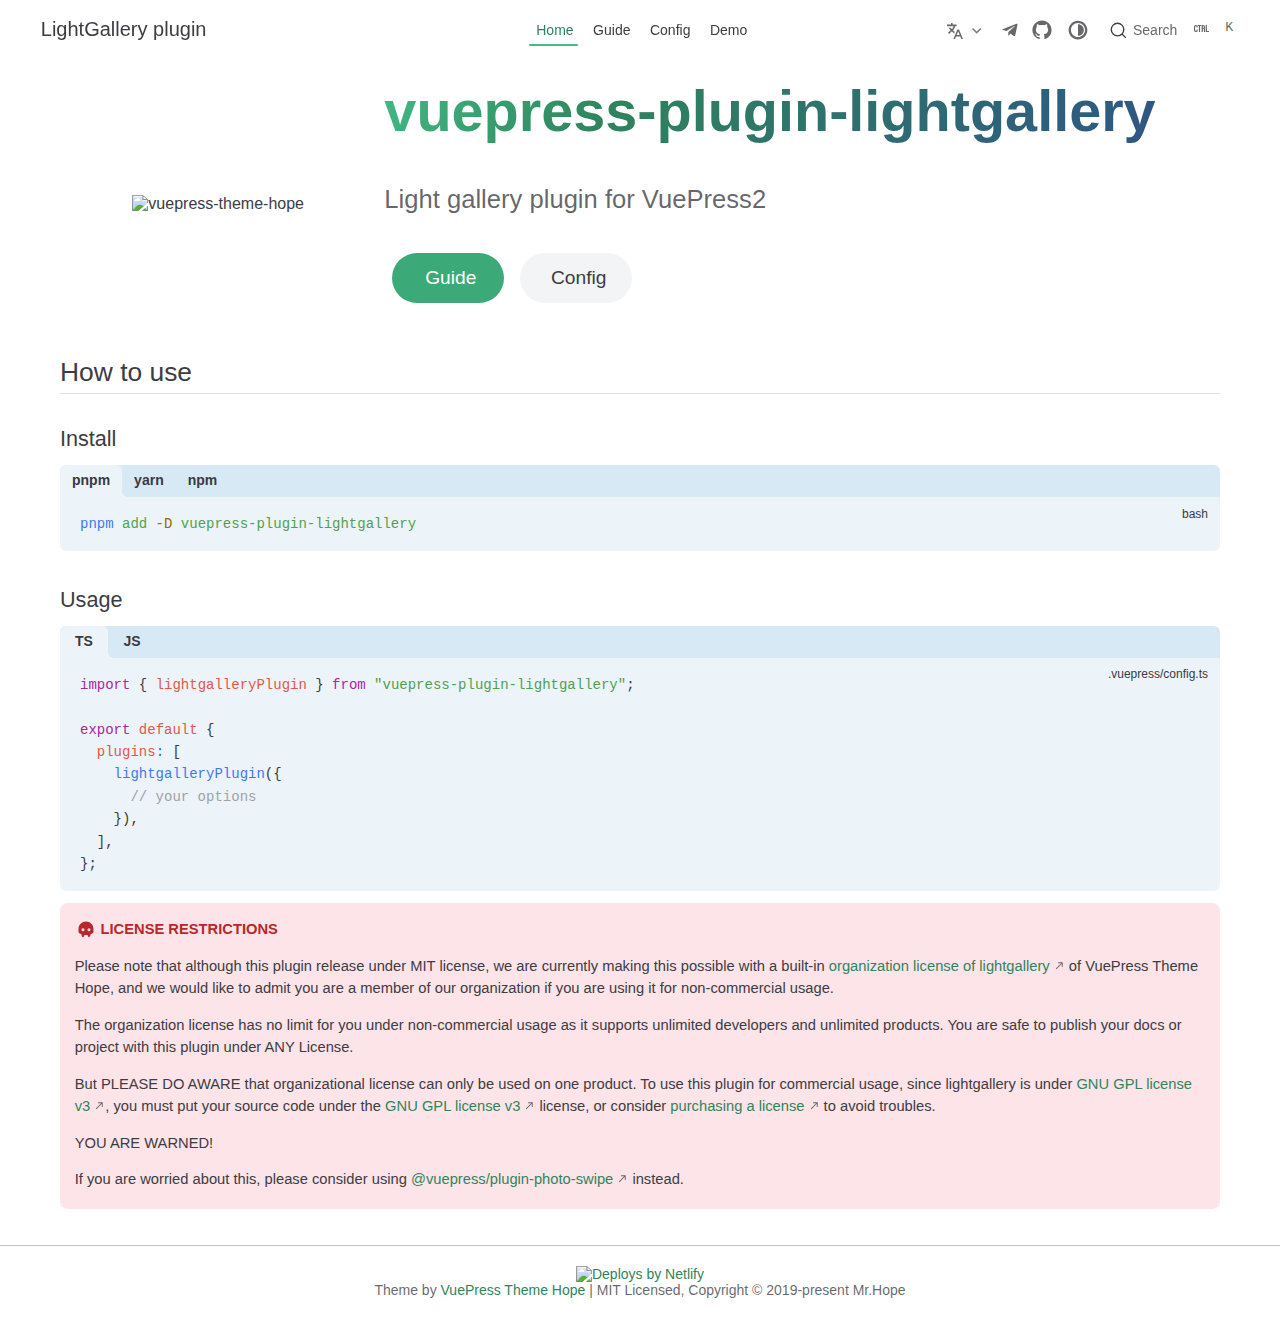
==== commit 36a0927f: "Deploying to netlify from @ vuepress-theme-hope/vuepress-theme-hope@0aaedd91f4182e6c37f6f524d957f0d2" ====
--- a/index.html
+++ b/index.html
@@ -3,20 +3,20 @@
   <head>
     <meta charset="utf-8" />
     <meta name="viewport" content="width=device-width,initial-scale=1" />
-    <meta name="generator" content="VuePress 2.0.0-beta.67" />
-    <meta name="theme" content="VuePress Theme Hope" />
-    <link rel="alternate" hreflang="zh-cn" href="https://plugin-lightgallery.vuejs.press/zh/"><meta property="og:url" content="https://plugin-lightgallery.vuejs.press/"><meta property="og:site_name" content="LightGallery plugin"><meta property="og:title" content="Home"><meta property="og:description" content="How to use Install tab pnpm tab yarn tab npm Usage tab TS tab JS ::: danger LICENSE RESTRICTIONS Please note that although this plugin release under MIT license, we are currentl..."><meta property="og:type" content="website"><meta property="og:locale" content="en-US"><meta property="og:locale:alternate" content="zh-CN"><meta property="og:updated_time" content="2023-06-02T06:12:53.000Z"><meta property="article:author" content="Mr.Hope"><meta property="article:modified_time" content="2023-06-02T06:12:53.000Z"><script type="application/ld+json">{"@context":"https://schema.org","@type":"WebPage","name":"Home","description":"How to use Install tab pnpm tab yarn tab npm Usage tab TS tab JS ::: danger LICENSE RESTRICTIONS Please note that although this plugin release under MIT license, we are currentl..."}</script><link rel="icon" href="https://theme-hope-assets.vuejs.press/icon/chrome-mask-512.png" type="image/png" sizes="512x512"><link rel="icon" href="https://theme-hope-assets.vuejs.press/icon/chrome-mask-192.png" type="image/png" sizes="512x512"><link rel="icon" href="https://theme-hope-assets.vuejs.press/icon/chrome-512.png" type="image/png" sizes="192x192"><link rel="icon" href="https://theme-hope-assets.vuejs.press/icon/chrome-192.png" type="image/png" sizes="192x192"><meta name="theme-color" content="#46bd87"><link rel="apple-touch-icon" href="https://theme-hope-assets.vuejs.press/icon/apple-icon-152.png"><meta name="apple-mobile-web-app-status-bar-style" content="black"><link rel="icon" href="/favicon.ico"><title>Home | LightGallery plugin</title><meta name="description" content="How to use Install tab pnpm tab yarn tab npm Usage tab TS tab JS ::: danger LICENSE RESTRICTIONS Please note that although this plugin release under MIT license, we are currentl...">
+    <meta name="generator" content="VuePress 2.0.0-rc.18" />
+    <meta name="theme" content="VuePress Theme Hope 2.0.0-rc.59" />
     <style>
-      html {
-        background: #fff;
+      :root {
+        --vp-c-bg: #fff;
       }
 
-      html[data-theme="dark"] {
-        background: #1d1e1f;
+      [data-theme="dark"] {
+        --vp-c-bg: #1b1b1f;
       }
 
+      html,
       body {
-        background: var(--bg-color);
+        background: var(--vp-c-bg);
       }
     </style>
     <script>
@@ -29,40 +29,35 @@
         document.documentElement.setAttribute("data-theme", "dark");
       }
     </script>
-    <link rel="preload" href="/assets/style-efdbfdb0.css" as="style"><link rel="stylesheet" href="/assets/style-efdbfdb0.css">
-    <link rel="prefetch" href="/assets/config.html-1ea80a92.js" as="script"><link rel="prefetch" href="/assets/demo.html-8789b1dd.js" as="script"><link rel="prefetch" href="/assets/guide.html-550f7980.js" as="script"><link rel="prefetch" href="/assets/index.html-60eb63fd.js" as="script"><link rel="prefetch" href="/assets/config.html-be3bb893.js" as="script"><link rel="prefetch" href="/assets/demo.html-f685318c.js" as="script"><link rel="prefetch" href="/assets/guide.html-d4a69c8c.js" as="script"><link rel="prefetch" href="/assets/404.html-c678bd3b.js" as="script"><link rel="prefetch" href="/assets/config.html-fb51f9c2.js" as="script"><link rel="prefetch" href="/assets/demo.html-5dabf62c.js" as="script"><link rel="prefetch" href="/assets/guide.html-ba9010c4.js" as="script"><link rel="prefetch" href="/assets/index.html-56b88a98.js" as="script"><link rel="prefetch" href="/assets/config.html-5d1cc0cf.js" as="script"><link rel="prefetch" href="/assets/demo.html-dd2c5597.js" as="script"><link rel="prefetch" href="/assets/guide.html-fd2debb2.js" as="script"><link rel="prefetch" href="/assets/404.html-99a501c4.js" as="script"><link rel="prefetch" href="/assets/giscus-0b7adcf8.js" as="script"><link rel="prefetch" href="/assets/three.module-f9bb718c.js" as="script"><link rel="prefetch" href="/assets/OrbitControls-33dfd477.js" as="script"><link rel="prefetch" href="/assets/STLLoader-68a4a6ae.js" as="script"><link rel="prefetch" href="/assets/style-e9220a04.js" as="script"><link rel="prefetch" href="/assets/docsearch-1d421ddb.js" as="script"><link rel="prefetch" href="/assets/index-82585c84.js" as="script"><link rel="prefetch" href="/assets/lg-pager.es5-e9f51090.js" as="script"><link rel="prefetch" href="/assets/lg-share.es5-788b4f78.js" as="script"><link rel="prefetch" href="/assets/lg-zoom.es5-f092e8ce.js" as="script">
+    <link rel="alternate" hreflang="zh-cn" href="https://plugin-lightgallery.vuejs.press/zh/"><meta property="og:url" content="https://plugin-lightgallery.vuejs.press/"><meta property="og:site_name" content="LightGallery plugin"><meta property="og:title" content="Home"><meta property="og:description" content="How to use Install Usage LICENSE RESTRICTIONS Please note that although this plugin release under MIT license, we are currently making this possible with a built-in organization..."><meta property="og:type" content="website"><meta property="og:locale" content="en-US"><meta property="og:locale:alternate" content="zh-CN"><meta property="og:updated_time" content="2024-05-30T13:40:11.000Z"><meta property="article:modified_time" content="2024-05-30T13:40:11.000Z"><script type="application/ld+json">{"@context":"https://schema.org","@type":"WebPage","name":"Home","description":"How to use Install Usage LICENSE RESTRICTIONS Please note that although this plugin release under MIT license, we are currently making this possible with a built-in organization..."}</script><link rel="icon" href="https://theme-hope-assets.vuejs.press/icon/chrome-mask-512.png" type="image/png" sizes="512x512"><link rel="icon" href="https://theme-hope-assets.vuejs.press/icon/chrome-mask-192.png" type="image/png" sizes="512x512"><link rel="icon" href="https://theme-hope-assets.vuejs.press/icon/chrome-512.png" type="image/png" sizes="192x192"><link rel="icon" href="https://theme-hope-assets.vuejs.press/icon/chrome-192.png" type="image/png" sizes="192x192"><meta name="theme-color" content="#46bd87"><link rel="apple-touch-icon" href="https://theme-hope-assets.vuejs.press/icon/apple-icon-152.png"><meta name="apple-mobile-web-app-status-bar-style" content="black"><link rel="icon" href="/favicon.ico"><title>Home | LightGallery plugin</title><meta name="description" content="How to use Install Usage LICENSE RESTRICTIONS Please note that although this plugin release under MIT license, we are currently making this possible with a built-in organization...">
+    <link rel="preload" href="/assets/style-D8c-Kh93.css" as="style"><link rel="stylesheet" href="/assets/style-D8c-Kh93.css">
+    
+    
   </head>
   <body>
-    <div id="app"><!--[--><!--[--><!--[--><span tabindex="-1"></span><a href="#main-content" class="vp-skip-link sr-only">Skip to main content</a><!--]--><!--[--><div class="theme-container no-sidebar"><!--[--><header id="navbar" class="vp-navbar"><div class="vp-navbar-start"><button type="button" class="vp-toggle-sidebar-button" title="Toggle Sidebar"><span class="icon"></span></button><!--[--><!----><!--]--><!--[--><a class="vp-link vp-brand vp-brand" href="/"><img class="vp-nav-logo" src="/logo.svg" alt="LightGallery plugin"><!----><span class="vp-site-name hide-in-pad">LightGallery plugin</span></a><!--]--><!--[--><!----><!--]--></div><div class="vp-navbar-center"><!--[--><!----><!--]--><!--[--><nav class="vp-nav-links"><div class="nav-item hide-in-mobile"><a aria-label="Home" class="vp-link nav-link active nav-link active" href="/"><span class="font-icon icon fa-fw fa-sm fas fa-home" style=""></span>Home<!----></a></div><div class="nav-item hide-in-mobile"><a aria-label="Guide" class="vp-link nav-link nav-link" href="/guide.html"><span class="font-icon icon fa-fw fa-sm fas fa-lightbulb" style=""></span>Guide<!----></a></div><div class="nav-item hide-in-mobile"><a aria-label="Config" class="vp-link nav-link nav-link" href="/config.html"><span class="font-icon icon fa-fw fa-sm fas fa-gears" style=""></span>Config<!----></a></div><div class="nav-item hide-in-mobile"><a aria-label="Demo" class="vp-link nav-link nav-link" href="/demo.html"><span class="font-icon icon fa-fw fa-sm fas fa-laptop-code" style=""></span>Demo<!----></a></div></nav><!--]--><!--[--><!----><!--]--></div><div class="vp-navbar-end"><!--[--><!----><!--]--><!--[--><div class="nav-item"><div class="dropdown-wrapper i18n-dropdown"><button type="button" class="dropdown-title" aria-label="Select language"><!--[--><svg xmlns="http://www.w3.org/2000/svg" class="icon i18n-icon" viewBox="0 0 1024 1024" fill="currentColor" aria-label="i18n icon" style="width:1rem;height:1rem;vertical-align:middle;"><path d="M379.392 460.8 494.08 575.488l-42.496 102.4L307.2 532.48 138.24 701.44l-71.68-72.704L234.496 460.8l-45.056-45.056c-27.136-27.136-51.2-66.56-66.56-108.544h112.64c7.68 14.336 16.896 27.136 26.112 35.84l45.568 46.08 45.056-45.056C382.976 312.32 409.6 247.808 409.6 204.8H0V102.4h256V0h102.4v102.4h256v102.4H512c0 70.144-37.888 161.28-87.04 210.944L378.88 460.8zM576 870.4 512 1024H409.6l256-614.4H768l256 614.4H921.6l-64-153.6H576zM618.496 768h196.608L716.8 532.48 618.496 768z"></path></svg><!--]--><span class="arrow"></span><ul class="nav-dropdown"><li class="dropdown-item"><a aria-label="English" class="vp-link nav-link active nav-link active" href="/"><!---->English<!----></a></li><li class="dropdown-item"><a aria-label="简体中文" class="vp-link nav-link nav-link" href="/zh/"><!---->简体中文<!----></a></li></ul></button></div></div><div class="nav-item vp-repo"><a class="vp-repo-link" href="https://github.com/vuepress-theme-hope/vuepress-theme-hope/tree/main/packages/lightgallery/" target="_blank" rel="noopener noreferrer" aria-label="GitHub"><svg xmlns="http://www.w3.org/2000/svg" class="icon github-icon" viewBox="0 0 1024 1024" fill="currentColor" aria-label="github icon" style="width:1.25rem;height:1.25rem;vertical-align:middle;"><path d="M511.957 21.333C241.024 21.333 21.333 240.981 21.333 512c0 216.832 140.544 400.725 335.574 465.664 24.49 4.395 32.256-10.07 32.256-23.083 0-11.69.256-44.245 0-85.205-136.448 29.61-164.736-64.64-164.736-64.64-22.315-56.704-54.4-71.765-54.4-71.765-44.587-30.464 3.285-29.824 3.285-29.824 49.195 3.413 75.179 50.517 75.179 50.517 43.776 75.008 114.816 53.333 142.762 40.79 4.523-31.66 17.152-53.377 31.19-65.537-108.971-12.458-223.488-54.485-223.488-242.602 0-53.547 19.114-97.323 50.517-131.67-5.035-12.33-21.93-62.293 4.779-129.834 0 0 41.258-13.184 134.912 50.346a469.803 469.803 0 0 1 122.88-16.554c41.642.213 83.626 5.632 122.88 16.554 93.653-63.488 134.784-50.346 134.784-50.346 26.752 67.541 9.898 117.504 4.864 129.834 31.402 34.347 50.474 78.123 50.474 131.67 0 188.586-114.73 230.016-224.042 242.09 17.578 15.232 33.578 44.672 33.578 90.454v135.85c0 13.142 7.936 27.606 32.854 22.87C862.25 912.597 1002.667 728.747 1002.667 512c0-271.019-219.648-490.667-490.71-490.667z"></path></svg></a></div><div class="nav-item vp-repo"><a class="vp-repo-link" href="https://t.me/vuepressthemehope" target="_blank" rel="noopener noreferrer" aria-label="telegram"><svg xmlns="http://www.w3.org/2000/svg" viewBox="0 0 496 512" style="width:1.25rem;height:1.25rem;vertical-align:middle"><path d="M248,8C111.033,8,0,119.033,0,256S111.033,504,248,504,496,392.967,496,256,384.967,8,248,8ZM362.952,176.66c-3.732,39.215-19.881,134.378-28.1,178.3-3.476,18.584-10.322,24.816-16.948,25.425-14.4,1.326-25.338-9.517-39.287-18.661-21.827-14.308-34.158-23.215-55.346-37.177-24.485-16.135-8.612-25,5.342-39.5,3.652-3.793,67.107-61.51,68.335-66.746.153-.655.3-3.1-1.154-4.384s-3.59-.849-5.135-.5q-3.283.746-104.608,69.142-14.845,10.194-26.894,9.934c-8.855-.191-25.888-5.006-38.551-9.123-15.531-5.048-27.875-7.717-26.8-16.291q.84-6.7,18.45-13.7,108.446-47.248,144.628-62.3c68.872-28.647,83.183-33.623,92.511-33.789,2.052-.034,6.639.474,9.61,2.885a10.452,10.452,0,0,1,3.53,6.716A43.765,43.765,0,0,1,362.952,176.66Z" fill="currentColor"/></svg></a></div><div class="nav-item hide-in-mobile"><button type="button" id="appearance-switch"><svg xmlns="http://www.w3.org/2000/svg" class="icon auto-icon" viewBox="0 0 1024 1024" fill="currentColor" aria-label="auto icon" style="display:block;"><path d="M512 992C246.92 992 32 777.08 32 512S246.92 32 512 32s480 214.92 480 480-214.92 480-480 480zm0-840c-198.78 0-360 161.22-360 360 0 198.84 161.22 360 360 360s360-161.16 360-360c0-198.78-161.22-360-360-360zm0 660V212c165.72 0 300 134.34 300 300 0 165.72-134.28 300-300 300z"></path></svg><svg xmlns="http://www.w3.org/2000/svg" class="icon dark-icon" viewBox="0 0 1024 1024" fill="currentColor" aria-label="dark icon" style="display:none;"><path d="M524.8 938.667h-4.267a439.893 439.893 0 0 1-313.173-134.4 446.293 446.293 0 0 1-11.093-597.334A432.213 432.213 0 0 1 366.933 90.027a42.667 42.667 0 0 1 45.227 9.386 42.667 42.667 0 0 1 10.24 42.667 358.4 358.4 0 0 0 82.773 375.893 361.387 361.387 0 0 0 376.747 82.774 42.667 42.667 0 0 1 54.187 55.04 433.493 433.493 0 0 1-99.84 154.88 438.613 438.613 0 0 1-311.467 128z"></path></svg><svg xmlns="http://www.w3.org/2000/svg" class="icon light-icon" viewBox="0 0 1024 1024" fill="currentColor" aria-label="light icon" style="display:none;"><path d="M952 552h-80a40 40 0 0 1 0-80h80a40 40 0 0 1 0 80zM801.88 280.08a41 41 0 0 1-57.96-57.96l57.96-58a41.04 41.04 0 0 1 58 58l-58 57.96zM512 752a240 240 0 1 1 0-480 240 240 0 0 1 0 480zm0-560a40 40 0 0 1-40-40V72a40 40 0 0 1 80 0v80a40 40 0 0 1-40 40zm-289.88 88.08-58-57.96a41.04 41.04 0 0 1 58-58l57.96 58a41 41 0 0 1-57.96 57.96zM192 512a40 40 0 0 1-40 40H72a40 40 0 0 1 0-80h80a40 40 0 0 1 40 40zm30.12 231.92a41 41 0 0 1 57.96 57.96l-57.96 58a41.04 41.04 0 0 1-58-58l58-57.96zM512 832a40 40 0 0 1 40 40v80a40 40 0 0 1-80 0v-80a40 40 0 0 1 40-40zm289.88-88.08 58 57.96a41.04 41.04 0 0 1-58 58l-57.96-58a41 41 0 0 1 57.96-57.96z"></path></svg></button></div><!--[--><div id="docsearch-container" style="display:none;"></div><div><button type="button" class="DocSearch DocSearch-Button" aria-label="Search"><span class="DocSearch-Button-Container"><svg width="20" height="20" class="DocSearch-Search-Icon" viewBox="0 0 20 20"><path d="M14.386 14.386l4.0877 4.0877-4.0877-4.0877c-2.9418 2.9419-7.7115 2.9419-10.6533 0-2.9419-2.9418-2.9419-7.7115 0-10.6533 2.9418-2.9419 7.7115-2.9419 10.6533 0 2.9419 2.9418 2.9419 7.7115 0 10.6533z" stroke="currentColor" fill="none" fill-rule="evenodd" stroke-linecap="round" stroke-linejoin="round"></path></svg><span class="DocSearch-Button-Placeholder">Search</span></span><span class="DocSearch-Button-Keys"><kbd class="DocSearch-Button-Key"><svg width="15" height="15" class="DocSearch-Control-Key-Icon"><path d="M4.505 4.496h2M5.505 5.496v5M8.216 4.496l.055 5.993M10 7.5c.333.333.5.667.5 1v2M12.326 4.5v5.996M8.384 4.496c1.674 0 2.116 0 2.116 1.5s-.442 1.5-2.116 1.5M3.205 9.303c-.09.448-.277 1.21-1.241 1.203C1 10.5.5 9.513.5 8V7c0-1.57.5-2.5 1.464-2.494.964.006 1.134.598 1.24 1.342M12.553 10.5h1.953" stroke-width="1.2" stroke="currentColor" fill="none" stroke-linecap="square"></path></svg></kbd><kbd class="DocSearch-Button-Key">K</kbd></span></button></div><!--]--><!--]--><!--[--><!----><!--]--><button type="button" class="vp-toggle-navbar-button" aria-label="Toggle Navbar" aria-expanded="false" aria-controls="nav-screen"><span><span class="vp-top"></span><span class="vp-middle"></span><span class="vp-bottom"></span></span></button></div></header><!----><!--]--><!----><div class="toggle-sidebar-wrapper"><span class="arrow start"></span></div><aside id="sidebar" class="vp-sidebar"><!--[--><!----><!--]--><ul class="vp-sidebar-links"></ul><!--[--><!----><!--]--></aside><!--[--><main id="main-content" class="vp-project-home" aria-labelledby="main-title"><!----><header class="vp-hero-info-wrapper"><!--[--><!----><!----><!--]--><div class="vp-hero-info"><!--[--><!--[--><img class="vp-hero-image" src="/logo.svg" alt="vuepress-theme-hope"><canvas id="hero-logo" style="display:none;opacity:0;"></canvas><!--]--><!--]--><div class="vp-hero-infos"><h1 id="main-title">vuepress-plugin-lightgallery</h1><p class="vp-description">Light gallery plugin for VuePress2</p><p class="vp-actions"><a aria-label="Guide 💡" class="vp-link nav-link vp-action primary nav-link vp-action primary" href="/./guide.html"><!---->Guide 💡<!----></a><a aria-label="Config 🛠" class="vp-link nav-link vp-action default nav-link vp-action default" href="/./config.html"><!---->Config 🛠<!----></a></p></div></div></header><!----><!----><div class="theme-hope-content"><h2 id="how-to-use" tabindex="-1"><a class="header-anchor" href="#how-to-use" aria-hidden="true">#</a> How to use</h2><h3 id="install" tabindex="-1"><a class="header-anchor" href="#install" aria-hidden="true">#</a> Install</h3><div class="vp-code-tabs"><div class="vp-code-tabs-nav" role="tablist"><button type="button" class="vp-code-tab-nav active" role="tab" aria-controls="codetab-6-0" aria-selected="true">pnpm</button><button type="button" class="vp-code-tab-nav" role="tab" aria-controls="codetab-6-1" aria-selected="false">yarn</button><button type="button" class="vp-code-tab-nav" role="tab" aria-controls="codetab-6-2" aria-selected="false">npm</button></div><!--[--><div class="vp-code-tab active" id="codetab-6-0" role="tabpanel" aria-expanded="true"><div class="vp-code-tab-title">pnpm</div><!--[--><div class="language-bash" data-ext="sh"><pre class="language-bash"><code><span class="token function">pnpm</span> <span class="token function">add</span> <span class="token parameter variable">-D</span> vuepress-plugin-lightgallery
-</code></pre></div><!--]--></div><div class="vp-code-tab" id="codetab-6-1" role="tabpanel" aria-expanded="false"><div class="vp-code-tab-title">yarn</div><!--[--><div class="language-bash" data-ext="sh"><pre class="language-bash"><code><span class="token function">yarn</span> <span class="token function">add</span> <span class="token parameter variable">-D</span> vuepress-plugin-lightgallery
-</code></pre></div><!--]--></div><div class="vp-code-tab" id="codetab-6-2" role="tabpanel" aria-expanded="false"><div class="vp-code-tab-title">npm</div><!--[--><div class="language-bash" data-ext="sh"><pre class="language-bash"><code><span class="token function">npm</span> i <span class="token parameter variable">-D</span> vuepress-plugin-lightgallery
-</code></pre></div><!--]--></div><!--]--></div><h3 id="usage" tabindex="-1"><a class="header-anchor" href="#usage" aria-hidden="true">#</a> Usage</h3><div class="vp-code-tabs"><div class="vp-code-tabs-nav" role="tablist"><button type="button" class="vp-code-tab-nav active" role="tab" aria-controls="codetab-20-0" aria-selected="true">TS</button><button type="button" class="vp-code-tab-nav" role="tab" aria-controls="codetab-20-1" aria-selected="false">JS</button></div><!--[--><div class="vp-code-tab active" id="codetab-20-0" role="tabpanel" aria-expanded="true"><div class="vp-code-tab-title">TS</div><!--[--><div class="language-typescript line-numbers-mode" data-ext="ts"><pre class="language-typescript"><code><span class="token comment">// .vuepress/config.ts</span>
-<span class="token keyword">import</span> <span class="token punctuation">{</span> lightgalleryPlugin <span class="token punctuation">}</span> <span class="token keyword">from</span> <span class="token string">&quot;vuepress-plugin-lightgallery&quot;</span><span class="token punctuation">;</span>
-
-<span class="token keyword">export</span> <span class="token keyword">default</span> <span class="token punctuation">{</span>
-  plugins<span class="token operator">:</span> <span class="token punctuation">[</span>
-    <span class="token function">lightgalleryPlugin</span><span class="token punctuation">(</span><span class="token punctuation">{</span>
-      <span class="token comment">// your options</span>
-    <span class="token punctuation">}</span><span class="token punctuation">)</span><span class="token punctuation">,</span>
-  <span class="token punctuation">]</span><span class="token punctuation">,</span>
-<span class="token punctuation">}</span><span class="token punctuation">;</span>
-</code></pre><div class="line-numbers" aria-hidden="true"><div class="line-number"></div><div class="line-number"></div><div class="line-number"></div><div class="line-number"></div><div class="line-number"></div><div class="line-number"></div><div class="line-number"></div><div class="line-number"></div><div class="line-number"></div><div class="line-number"></div></div></div><!--]--></div><div class="vp-code-tab" id="codetab-20-1" role="tabpanel" aria-expanded="false"><div class="vp-code-tab-title">JS</div><!--[--><div class="language-javascript line-numbers-mode" data-ext="js"><pre class="language-javascript"><code><span class="token comment">// .vuepress/config.js</span>
-<span class="token keyword">import</span> <span class="token punctuation">{</span> lightgalleryPlugin <span class="token punctuation">}</span> <span class="token keyword">from</span> <span class="token string">&quot;vuepress-plugin-lightgallery&quot;</span><span class="token punctuation">;</span>
-
-<span class="token keyword">export</span> <span class="token keyword">default</span> <span class="token punctuation">{</span>
-  <span class="token literal-property property">plugins</span><span class="token operator">:</span> <span class="token punctuation">[</span>
-    <span class="token function">lightgalleryPlugin</span><span class="token punctuation">(</span><span class="token punctuation">{</span>
-      <span class="token comment">// your options</span>
-    <span class="token punctuation">}</span><span class="token punctuation">)</span><span class="token punctuation">,</span>
-  <span class="token punctuation">]</span><span class="token punctuation">,</span>
-<span class="token punctuation">}</span><span class="token punctuation">;</span>
-</code></pre><div class="line-numbers" aria-hidden="true"><div class="line-number"></div><div class="line-number"></div><div class="line-number"></div><div class="line-number"></div><div class="line-number"></div><div class="line-number"></div><div class="line-number"></div><div class="line-number"></div><div class="line-number"></div><div class="line-number"></div></div></div><!--]--></div><!--]--></div><div class="hint-container danger"><p class="hint-container-title">LICENSE RESTRICTIONS</p><p>Please note that although this plugin release under MIT license, we are currently making this possible with a built-in <a href="https://www.lightgalleryjs.com/license/" target="_blank" rel="noopener noreferrer">organization license of lightgallery<span><svg class="external-link-icon" xmlns="http://www.w3.org/2000/svg" aria-hidden="true" focusable="false" x="0px" y="0px" viewBox="0 0 100 100" width="15" height="15"><path fill="currentColor" d="M18.8,85.1h56l0,0c2.2,0,4-1.8,4-4v-32h-8v28h-48v-48h28v-8h-32l0,0c-2.2,0-4,1.8-4,4v56C14.8,83.3,16.6,85.1,18.8,85.1z"></path><polygon fill="currentColor" points="45.7,48.7 51.3,54.3 77.2,28.5 77.2,37.2 85.2,37.2 85.2,14.9 62.8,14.9 62.8,22.9 71.5,22.9"></polygon></svg><span class="external-link-icon-sr-only">open in new window</span></span></a> of VuePress Theme Hope, and we would like to admit you are a member of our organization if you are using it for non-commercial usage.</p><p>The organization license has no limit for you under non-commercial usage as it supports unlimited developers and unlimited products. You are safe to publish your docs or project with this plugin under ANY License.</p><p>But PLEASE DO AWARE that organizational license can only be used on one product. To use this plugin for commercial usage, since lightgallery is under <a href="https://www.gnu.org/licenses/gpl-3.0.html" target="_blank" rel="noopener noreferrer">GNU GPL license v3<span><svg class="external-link-icon" xmlns="http://www.w3.org/2000/svg" aria-hidden="true" focusable="false" x="0px" y="0px" viewBox="0 0 100 100" width="15" height="15"><path fill="currentColor" d="M18.8,85.1h56l0,0c2.2,0,4-1.8,4-4v-32h-8v28h-48v-48h28v-8h-32l0,0c-2.2,0-4,1.8-4,4v56C14.8,83.3,16.6,85.1,18.8,85.1z"></path><polygon fill="currentColor" points="45.7,48.7 51.3,54.3 77.2,28.5 77.2,37.2 85.2,37.2 85.2,14.9 62.8,14.9 62.8,22.9 71.5,22.9"></polygon></svg><span class="external-link-icon-sr-only">open in new window</span></span></a>, you must put your source code under the <a href="https://www.gnu.org/licenses/gpl-3.0.html" target="_blank" rel="noopener noreferrer">GNU GPL license v3<span><svg class="external-link-icon" xmlns="http://www.w3.org/2000/svg" aria-hidden="true" focusable="false" x="0px" y="0px" viewBox="0 0 100 100" width="15" height="15"><path fill="currentColor" d="M18.8,85.1h56l0,0c2.2,0,4-1.8,4-4v-32h-8v28h-48v-48h28v-8h-32l0,0c-2.2,0-4,1.8-4,4v56C14.8,83.3,16.6,85.1,18.8,85.1z"></path><polygon fill="currentColor" points="45.7,48.7 51.3,54.3 77.2,28.5 77.2,37.2 85.2,37.2 85.2,14.9 62.8,14.9 62.8,22.9 71.5,22.9"></polygon></svg><span class="external-link-icon-sr-only">open in new window</span></span></a> license, or consider <a href="https://www.lightgalleryjs.com/license/" target="_blank" rel="noopener noreferrer">purchasing a license<span><svg class="external-link-icon" xmlns="http://www.w3.org/2000/svg" aria-hidden="true" focusable="false" x="0px" y="0px" viewBox="0 0 100 100" width="15" height="15"><path fill="currentColor" d="M18.8,85.1h56l0,0c2.2,0,4-1.8,4-4v-32h-8v28h-48v-48h28v-8h-32l0,0c-2.2,0-4,1.8-4,4v56C14.8,83.3,16.6,85.1,18.8,85.1z"></path><polygon fill="currentColor" points="45.7,48.7 51.3,54.3 77.2,28.5 77.2,37.2 85.2,37.2 85.2,14.9 62.8,14.9 62.8,22.9 71.5,22.9"></polygon></svg><span class="external-link-icon-sr-only">open in new window</span></span></a> to avoid troubles.</p><p>YOU ARE WARNED!</p><p>If you are worried about this, please consider using <a href="https://plugin-photo-swipe.vuejs.press/" target="_blank">vuepress-plugin-photo-swipe</a> instead.</p></div></div><!----></main><!--]--><footer class="vp-footer-wrapper"><div class="vp-footer"><a href="https://www.netlify.com" target="_blank">
+    <div id="app"><!--[--><!--[--><!--[--><span tabindex="-1"></span><a href="#main-content" class="vp-skip-link sr-only">Skip to main content</a><!--]--><!--[--><div class="theme-container no-sidebar external-link-icon" vp-container><!--[--><header id="navbar" class="vp-navbar" vp-navbar><div class="vp-navbar-start"><button type="button" class="vp-toggle-sidebar-button" title="Toggle Sidebar"><span class="icon"></span></button><!----><!--[--><a class="route-link vp-brand" href="/" aria-label="Take me home"><img class="vp-nav-logo" src="https://theme-hope-assets.vuejs.press/logo.svg" alt><!----><span class="vp-site-name hide-in-pad">LightGallery plugin</span></a><!--]--><!----></div><div class="vp-navbar-center"><!----><!--[--><nav class="vp-nav-links"><div class="vp-nav-item hide-in-mobile"><a class="route-link route-link-active auto-link" href="/" aria-label="Home"><!--[--><span class="font-icon icon fa-fw fa-sm fas fa-home" style=""></span><!--]-->Home<!----></a></div><div class="vp-nav-item hide-in-mobile"><a class="route-link auto-link" href="/guide.html" aria-label="Guide"><!--[--><span class="font-icon icon fa-fw fa-sm fas fa-lightbulb" style=""></span><!--]-->Guide<!----></a></div><div class="vp-nav-item hide-in-mobile"><a class="route-link auto-link" href="/config.html" aria-label="Config"><!--[--><span class="font-icon icon fa-fw fa-sm fas fa-gears" style=""></span><!--]-->Config<!----></a></div><div class="vp-nav-item hide-in-mobile"><a class="route-link auto-link" href="/demo.html" aria-label="Demo"><!--[--><span class="font-icon icon fa-fw fa-sm fas fa-laptop-code" style=""></span><!--]-->Demo<!----></a></div></nav><!--]--><!----></div><div class="vp-navbar-end"><!----><!--[--><div class="vp-nav-item"><div class="vp-dropdown-wrapper"><button type="button" class="vp-dropdown-title" aria-label="Select language"><!--[--><svg xmlns="http://www.w3.org/2000/svg" class="icon i18n-icon" viewBox="0 0 1024 1024" fill="currentColor" aria-label="i18n icon" name="i18n" style="width:1rem;height:1rem;vertical-align:middle;"><path d="M379.392 460.8 494.08 575.488l-42.496 102.4L307.2 532.48 138.24 701.44l-71.68-72.704L234.496 460.8l-45.056-45.056c-27.136-27.136-51.2-66.56-66.56-108.544h112.64c7.68 14.336 16.896 27.136 26.112 35.84l45.568 46.08 45.056-45.056C382.976 312.32 409.6 247.808 409.6 204.8H0V102.4h256V0h102.4v102.4h256v102.4H512c0 70.144-37.888 161.28-87.04 210.944L378.88 460.8zM576 870.4 512 1024H409.6l256-614.4H768l256 614.4H921.6l-64-153.6H576zM618.496 768h196.608L716.8 532.48 618.496 768z"></path></svg><!--]--><span class="arrow"></span><ul class="vp-dropdown"><li class="vp-dropdown-item"><a class="route-link route-link-active auto-link" href="/" aria-label="English"><!---->English<!----></a></li><li class="vp-dropdown-item"><a class="route-link auto-link" href="/zh/" aria-label="简体中文"><!---->简体中文<!----></a></li></ul></button></div></div><div class="vp-nav-item vp-action"><a class="vp-action-link" href="https://t.me/vuepressthemehope" target="_blank" rel="noopener noreferrer" aria-label="telegram"><svg xmlns="http://www.w3.org/2000/svg" viewBox="0 0 1024 1024" style="width:1.25rem;height:1.25rem;vertical-align:middle"><path d="m417.28 795.733 11.947-180.48L756.907 320c14.506-13.227-2.987-19.627-22.187-8.107L330.24 567.467 155.307 512c-37.547-10.667-37.974-36.693 8.533-55.467l681.387-262.826c31.146-14.08 61.013 7.68 49.066 55.466L778.24 795.733c-8.107 38.827-31.573 48.214-64 30.294L537.6 695.467l-84.907 82.346c-9.813 9.814-17.92 17.92-35.413 17.92Z" fill="currentColor"/></svg></a></div><div class="vp-nav-item vp-action"><a class="vp-action-link" href="https://github.com/vuepress-theme-hope/vuepress-theme-hope/tree/main/packages/lightgallery/" target="_blank" rel="noopener noreferrer" aria-label="GitHub"><svg xmlns="http://www.w3.org/2000/svg" class="icon github-icon" viewBox="0 0 1024 1024" fill="currentColor" aria-label="github icon" name="github" style="width:1.25rem;height:1.25rem;vertical-align:middle;"><path d="M511.957 21.333C241.024 21.333 21.333 240.981 21.333 512c0 216.832 140.544 400.725 335.574 465.664 24.49 4.395 32.256-10.07 32.256-23.083 0-11.69.256-44.245 0-85.205-136.448 29.61-164.736-64.64-164.736-64.64-22.315-56.704-54.4-71.765-54.4-71.765-44.587-30.464 3.285-29.824 3.285-29.824 49.195 3.413 75.179 50.517 75.179 50.517 43.776 75.008 114.816 53.333 142.762 40.79 4.523-31.66 17.152-53.377 31.19-65.537-108.971-12.458-223.488-54.485-223.488-242.602 0-53.547 19.114-97.323 50.517-131.67-5.035-12.33-21.93-62.293 4.779-129.834 0 0 41.258-13.184 134.912 50.346a469.803 469.803 0 0 1 122.88-16.554c41.642.213 83.626 5.632 122.88 16.554 93.653-63.488 134.784-50.346 134.784-50.346 26.752 67.541 9.898 117.504 4.864 129.834 31.402 34.347 50.474 78.123 50.474 131.67 0 188.586-114.73 230.016-224.042 242.09 17.578 15.232 33.578 44.672 33.578 90.454v135.85c0 13.142 7.936 27.606 32.854 22.87C862.25 912.597 1002.667 728.747 1002.667 512c0-271.019-219.648-490.667-490.71-490.667z"></path></svg></a></div><div class="vp-nav-item hide-in-mobile"><button type="button" class="vp-color-mode-switch" id="color-mode-switch"><svg xmlns="http://www.w3.org/2000/svg" class="icon auto-icon" viewBox="0 0 1024 1024" fill="currentColor" aria-label="auto icon" name="auto" style="display:block;"><path d="M512 992C246.92 992 32 777.08 32 512S246.92 32 512 32s480 214.92 480 480-214.92 480-480 480zm0-840c-198.78 0-360 161.22-360 360 0 198.84 161.22 360 360 360s360-161.16 360-360c0-198.78-161.22-360-360-360zm0 660V212c165.72 0 300 134.34 300 300 0 165.72-134.28 300-300 300z"></path></svg><svg xmlns="http://www.w3.org/2000/svg" class="icon dark-icon" viewBox="0 0 1024 1024" fill="currentColor" aria-label="dark icon" name="dark" style="display:none;"><path d="M524.8 938.667h-4.267a439.893 439.893 0 0 1-313.173-134.4 446.293 446.293 0 0 1-11.093-597.334A432.213 432.213 0 0 1 366.933 90.027a42.667 42.667 0 0 1 45.227 9.386 42.667 42.667 0 0 1 10.24 42.667 358.4 358.4 0 0 0 82.773 375.893 361.387 361.387 0 0 0 376.747 82.774 42.667 42.667 0 0 1 54.187 55.04 433.493 433.493 0 0 1-99.84 154.88 438.613 438.613 0 0 1-311.467 128z"></path></svg><svg xmlns="http://www.w3.org/2000/svg" class="icon light-icon" viewBox="0 0 1024 1024" fill="currentColor" aria-label="light icon" name="light" style="display:none;"><path d="M952 552h-80a40 40 0 0 1 0-80h80a40 40 0 0 1 0 80zM801.88 280.08a41 41 0 0 1-57.96-57.96l57.96-58a41.04 41.04 0 0 1 58 58l-58 57.96zM512 752a240 240 0 1 1 0-480 240 240 0 0 1 0 480zm0-560a40 40 0 0 1-40-40V72a40 40 0 0 1 80 0v80a40 40 0 0 1-40 40zm-289.88 88.08-58-57.96a41.04 41.04 0 0 1 58-58l57.96 58a41 41 0 0 1-57.96 57.96zM192 512a40 40 0 0 1-40 40H72a40 40 0 0 1 0-80h80a40 40 0 0 1 40 40zm30.12 231.92a41 41 0 0 1 57.96 57.96l-57.96 58a41.04 41.04 0 0 1-58-58l58-57.96zM512 832a40 40 0 0 1 40 40v80a40 40 0 0 1-80 0v-80a40 40 0 0 1 40-40zm289.88-88.08 58 57.96a41.04 41.04 0 0 1-58 58l-57.96-58a41 41 0 0 1 57.96-57.96z"></path></svg></button></div><!--[--><div id="docsearch-container" style="display:none;"></div><div><button type="button" class="DocSearch DocSearch-Button" aria-label="Search"><span class="DocSearch-Button-Container"><svg width="20" height="20" class="DocSearch-Search-Icon" viewBox="0 0 20 20"><path d="M14.386 14.386l4.0877 4.0877-4.0877-4.0877c-2.9418 2.9419-7.7115 2.9419-10.6533 0-2.9419-2.9418-2.9419-7.7115 0-10.6533 2.9418-2.9419 7.7115-2.9419 10.6533 0 2.9419 2.9418 2.9419 7.7115 0 10.6533z" stroke="currentColor" fill="none" fill-rule="evenodd" stroke-linecap="round" stroke-linejoin="round"></path></svg><span class="DocSearch-Button-Placeholder">Search</span></span><span class="DocSearch-Button-Keys"><kbd class="DocSearch-Button-Key"><svg width="15" height="15" class="DocSearch-Control-Key-Icon"><path d="M4.505 4.496h2M5.505 5.496v5M8.216 4.496l.055 5.993M10 7.5c.333.333.5.667.5 1v2M12.326 4.5v5.996M8.384 4.496c1.674 0 2.116 0 2.116 1.5s-.442 1.5-2.116 1.5M3.205 9.303c-.09.448-.277 1.21-1.241 1.203C1 10.5.5 9.513.5 8V7c0-1.57.5-2.5 1.464-2.494.964.006 1.134.598 1.24 1.342M12.553 10.5h1.953" stroke-width="1.2" stroke="currentColor" fill="none" stroke-linecap="square"></path></svg></kbd><kbd class="DocSearch-Button-Key">K</kbd></span></button></div><!--]--><!--]--><!----><button type="button" class="vp-toggle-navbar-button" aria-label="Toggle Navbar" aria-expanded="false" aria-controls="nav-screen"><span><span class="vp-top"></span><span class="vp-middle"></span><span class="vp-bottom"></span></span></button></div></header><!----><!--]--><!----><div class="toggle-sidebar-wrapper"><span class="arrow start"></span></div><aside id="sidebar" class="vp-sidebar" vp-sidebar><!----><ul class="vp-sidebar-links"></ul><!----></aside><!--[--><main id="main-content" class="vp-page vp-project-home" aria-labelledby="main-title"><!----><header class="vp-hero-info-wrapper"><!--[--><!----><!----><!--]--><div class="vp-hero-info"><!--[--><!--[--><img class="vp-hero-image" src="https://theme-hope-assets.vuejs.press/logo.svg" alt="vuepress-theme-hope"><canvas id="hero-logo" style="display:none;opacity:0;"></canvas><!--]--><!--]--><div class="vp-hero-infos"><h1 id="main-title" class="vp-hero-title">vuepress-plugin-lightgallery</h1><p id="main-description">Light gallery plugin for VuePress2</p><p class="vp-hero-actions"><a class="route-link auto-link vp-hero-action primary no-external-link-icon" href="/guide.html" aria-label="Guide"><!--[--><span class="font-icon icon fa-fw fa-sm fas fa-lightbulb" style=""></span><!--]-->Guide<!----></a><a class="route-link auto-link vp-hero-action default no-external-link-icon" href="/config.html" aria-label="Config"><!--[--><span class="font-icon icon fa-fw fa-sm fas fa-tools" style=""></span><!--]-->Config<!----></a></p></div></div></header><!----><!----><div class="theme-hope-content" vp-content><h2 id="how-to-use" tabindex="-1"><a class="header-anchor" href="#how-to-use"><span>How to use</span></a></h2><h3 id="install" tabindex="-1"><a class="header-anchor" href="#install"><span>Install</span></a></h3><div class="vp-code-tabs"><div class="vp-code-tabs-nav" role="tablist"><button type="button" class="vp-code-tab-nav active" role="tab" aria-controls="codetab-6-0" aria-selected="true">pnpm</button><button type="button" class="vp-code-tab-nav" role="tab" aria-controls="codetab-6-1" aria-selected="false">yarn</button><button type="button" class="vp-code-tab-nav" role="tab" aria-controls="codetab-6-2" aria-selected="false">npm</button></div><!--[--><div class="vp-code-tab active" id="codetab-6-0" role="tabpanel" aria-expanded="true"><div class="vp-code-tab-title">pnpm</div><!--[--><div class="language-bash" data-highlighter="shiki" data-ext="bash" data-title="bash" style="--shiki-light:#383A42;--shiki-dark:#abb2bf;--shiki-light-bg:#FAFAFA;--shiki-dark-bg:#282c34;"><pre class="shiki shiki-themes one-light one-dark-pro vp-code"><code><span class="line"><span style="--shiki-light:#4078F2;--shiki-dark:#61AFEF;">pnpm</span><span style="--shiki-light:#50A14F;--shiki-dark:#98C379;"> add</span><span style="--shiki-light:#986801;--shiki-dark:#D19A66;"> -D</span><span style="--shiki-light:#50A14F;--shiki-dark:#98C379;"> vuepress-plugin-lightgallery</span></span></code></pre></div><!--]--></div><div class="vp-code-tab" id="codetab-6-1" role="tabpanel" aria-expanded="false"><div class="vp-code-tab-title">yarn</div><!--[--><div class="language-bash" data-highlighter="shiki" data-ext="bash" data-title="bash" style="--shiki-light:#383A42;--shiki-dark:#abb2bf;--shiki-light-bg:#FAFAFA;--shiki-dark-bg:#282c34;"><pre class="shiki shiki-themes one-light one-dark-pro vp-code"><code><span class="line"><span style="--shiki-light:#4078F2;--shiki-dark:#61AFEF;">yarn</span><span style="--shiki-light:#50A14F;--shiki-dark:#98C379;"> add</span><span style="--shiki-light:#986801;--shiki-dark:#D19A66;"> -D</span><span style="--shiki-light:#50A14F;--shiki-dark:#98C379;"> vuepress-plugin-lightgallery</span></span></code></pre></div><!--]--></div><div class="vp-code-tab" id="codetab-6-2" role="tabpanel" aria-expanded="false"><div class="vp-code-tab-title">npm</div><!--[--><div class="language-bash" data-highlighter="shiki" data-ext="bash" data-title="bash" style="--shiki-light:#383A42;--shiki-dark:#abb2bf;--shiki-light-bg:#FAFAFA;--shiki-dark-bg:#282c34;"><pre class="shiki shiki-themes one-light one-dark-pro vp-code"><code><span class="line"><span style="--shiki-light:#4078F2;--shiki-dark:#61AFEF;">npm</span><span style="--shiki-light:#50A14F;--shiki-dark:#98C379;"> i</span><span style="--shiki-light:#986801;--shiki-dark:#D19A66;"> -D</span><span style="--shiki-light:#50A14F;--shiki-dark:#98C379;"> vuepress-plugin-lightgallery</span></span></code></pre></div><!--]--></div><!--]--></div><h3 id="usage" tabindex="-1"><a class="header-anchor" href="#usage"><span>Usage</span></a></h3><div class="vp-code-tabs"><div class="vp-code-tabs-nav" role="tablist"><button type="button" class="vp-code-tab-nav active" role="tab" aria-controls="codetab-20-0" aria-selected="true">TS</button><button type="button" class="vp-code-tab-nav" role="tab" aria-controls="codetab-20-1" aria-selected="false">JS</button></div><!--[--><div class="vp-code-tab active" id="codetab-20-0" role="tabpanel" aria-expanded="true"><div class="vp-code-tab-title">TS</div><!--[--><div class="language-ts" data-highlighter="shiki" data-ext="ts" data-title=".vuepress/config.ts" style="--shiki-light:#383A42;--shiki-dark:#abb2bf;--shiki-light-bg:#FAFAFA;--shiki-dark-bg:#282c34;"><pre class="shiki shiki-themes one-light one-dark-pro vp-code"><code><span class="line"><span style="--shiki-light:#A626A4;--shiki-dark:#C678DD;">import</span><span style="--shiki-light:#383A42;--shiki-dark:#ABB2BF;"> { </span><span style="--shiki-light:#E45649;--shiki-dark:#E06C75;">lightgalleryPlugin</span><span style="--shiki-light:#383A42;--shiki-dark:#ABB2BF;"> } </span><span style="--shiki-light:#A626A4;--shiki-dark:#C678DD;">from</span><span style="--shiki-light:#50A14F;--shiki-dark:#98C379;"> &quot;vuepress-plugin-lightgallery&quot;</span><span style="--shiki-light:#383A42;--shiki-dark:#ABB2BF;">;</span></span>
+<span class="line"></span>
+<span class="line"><span style="--shiki-light:#A626A4;--shiki-dark:#C678DD;">export</span><span style="--shiki-light:#E45649;--shiki-dark:#C678DD;"> default</span><span style="--shiki-light:#383A42;--shiki-dark:#ABB2BF;"> {</span></span>
+<span class="line"><span style="--shiki-light:#E45649;--shiki-dark:#E06C75;">  plugins</span><span style="--shiki-light:#0184BC;--shiki-dark:#ABB2BF;">:</span><span style="--shiki-light:#383A42;--shiki-dark:#ABB2BF;"> [</span></span>
+<span class="line"><span style="--shiki-light:#4078F2;--shiki-dark:#61AFEF;">    lightgalleryPlugin</span><span style="--shiki-light:#383A42;--shiki-dark:#ABB2BF;">({</span></span>
+<span class="line"><span style="--shiki-light:#A0A1A7;--shiki-light-font-style:italic;--shiki-dark:#7F848E;--shiki-dark-font-style:italic;">      // your options</span></span>
+<span class="line"><span style="--shiki-light:#383A42;--shiki-dark:#ABB2BF;">    }),</span></span>
+<span class="line"><span style="--shiki-light:#383A42;--shiki-dark:#ABB2BF;">  ],</span></span>
+<span class="line"><span style="--shiki-light:#383A42;--shiki-dark:#ABB2BF;">};</span></span></code></pre></div><!--]--></div><div class="vp-code-tab" id="codetab-20-1" role="tabpanel" aria-expanded="false"><div class="vp-code-tab-title">JS</div><!--[--><div class="language-js" data-highlighter="shiki" data-ext="js" data-title=".vuepress/config.js" style="--shiki-light:#383A42;--shiki-dark:#abb2bf;--shiki-light-bg:#FAFAFA;--shiki-dark-bg:#282c34;"><pre class="shiki shiki-themes one-light one-dark-pro vp-code"><code><span class="line"><span style="--shiki-light:#A626A4;--shiki-dark:#C678DD;">import</span><span style="--shiki-light:#383A42;--shiki-dark:#ABB2BF;"> { </span><span style="--shiki-light:#E45649;--shiki-dark:#E06C75;">lightgalleryPlugin</span><span style="--shiki-light:#383A42;--shiki-dark:#ABB2BF;"> } </span><span style="--shiki-light:#A626A4;--shiki-dark:#C678DD;">from</span><span style="--shiki-light:#50A14F;--shiki-dark:#98C379;"> &quot;vuepress-plugin-lightgallery&quot;</span><span style="--shiki-light:#383A42;--shiki-dark:#ABB2BF;">;</span></span>
+<span class="line"></span>
+<span class="line"><span style="--shiki-light:#A626A4;--shiki-dark:#C678DD;">export</span><span style="--shiki-light:#E45649;--shiki-dark:#C678DD;"> default</span><span style="--shiki-light:#383A42;--shiki-dark:#ABB2BF;"> {</span></span>
+<span class="line"><span style="--shiki-light:#E45649;--shiki-dark:#E06C75;">  plugins</span><span style="--shiki-light:#0184BC;--shiki-dark:#ABB2BF;">:</span><span style="--shiki-light:#383A42;--shiki-dark:#ABB2BF;"> [</span></span>
+<span class="line"><span style="--shiki-light:#4078F2;--shiki-dark:#61AFEF;">    lightgalleryPlugin</span><span style="--shiki-light:#383A42;--shiki-dark:#ABB2BF;">({</span></span>
+<span class="line"><span style="--shiki-light:#A0A1A7;--shiki-light-font-style:italic;--shiki-dark:#7F848E;--shiki-dark-font-style:italic;">      // your options</span></span>
+<span class="line"><span style="--shiki-light:#383A42;--shiki-dark:#ABB2BF;">    }),</span></span>
+<span class="line"><span style="--shiki-light:#383A42;--shiki-dark:#ABB2BF;">  ],</span></span>
+<span class="line"><span style="--shiki-light:#383A42;--shiki-dark:#ABB2BF;">};</span></span></code></pre></div><!--]--></div><!--]--></div><div class="hint-container caution"><p class="hint-container-title">LICENSE RESTRICTIONS</p><p>Please note that although this plugin release under MIT license, we are currently making this possible with a built-in <a href="https://www.lightgalleryjs.com/license/" target="_blank" rel="noopener noreferrer">organization license of lightgallery</a> of VuePress Theme Hope, and we would like to admit you are a member of our organization if you are using it for non-commercial usage.</p><p>The organization license has no limit for you under non-commercial usage as it supports unlimited developers and unlimited products. You are safe to publish your docs or project with this plugin under ANY License.</p><p>But PLEASE DO AWARE that organizational license can only be used on one product. To use this plugin for commercial usage, since lightgallery is under <a href="https://www.gnu.org/licenses/gpl-3.0.html" target="_blank" rel="noopener noreferrer">GNU GPL license v3</a>, you must put your source code under the <a href="https://www.gnu.org/licenses/gpl-3.0.html" target="_blank" rel="noopener noreferrer">GNU GPL license v3</a> license, or consider <a href="https://www.lightgalleryjs.com/license/" target="_blank" rel="noopener noreferrer">purchasing a license</a> to avoid troubles.</p><p>YOU ARE WARNED!</p><p>If you are worried about this, please consider using <a href="https://ecosystem.vuejs.press/plugins/features/photo-swipe.html" target="_blank" rel="noopener noreferrer">@vuepress/plugin-photo-swipe</a> instead.</p></div></div><!----></main><!--]--><footer class="vp-footer-wrapper" vp-footer><div class="vp-footer"><a href="https://www.netlify.com" target="_blank">
   <img src="https://www.netlify.com/img/global/badges/netlify-light.svg" alt="Deploys by Netlify" data-mode="lightmode-only">
   <img src="https://www.netlify.com/img/global/badges/netlify-dark.svg" alt="Deploys by Netlify" data-mode="darkmode-only">
 </a>
 <br/>
 Theme by <a href="https://theme-hope.vuejs.press" target="_blank">VuePress Theme Hope</a> | MIT Licensed, Copyright © 2019-present Mr.Hope
-</div><!----></footer></div><!--]--><!--]--><!----><!----><div class="lightgallery-vuepress"></div><!--]--></div>
-    <script type="module" src="/assets/app-f1614689.js" defer></script>
+</div><!----></footer></div><!--]--><!--]--><!--[--><!----><!--[--><!--]--><div class="lightgallery-vuepress"></div><!--]--><!--]--></div>
+    <script type="module" src="/assets/app-ssw7vc7K.js" defer></script>
   </body>
 </html>
--- a/assets/style-D8c-Kh93.css
+++ b/assets/style-D8c-Kh93.css
@@ -0,0 +1 @@
+:root{--code-padding-x: 1.25rem;--code-padding-y: 1rem;--code-border-radius: 6px;--code-line-height: 1.6;--code-font-size: 14px;--code-font-family: consolas, monaco, "Andale Mono", "Ubuntu Mono", monospace}div[class*=language-]{position:relative;border-radius:var(--code-border-radius);background-color:var(--code-c-bg)}div[class*=language-]:before{content:attr(data-title);position:absolute;top:.8em;right:1em;z-index:3;color:var(--code-c-text);font-size:.75rem}div[class*=language-] pre{position:relative;z-index:1;overflow-x:auto;margin:0;border-radius:var(--code-border-radius);font-size:var(--code-font-size);font-family:var(--code-font-family);line-height:var(--code-line-height)}div[class*=language-] pre code{display:block;box-sizing:border-box;width:-moz-fit-content;width:fit-content;min-width:100%;padding:var(--code-padding-y) var(--code-padding-x);background-color:#0000!important;color:var(--code-c-text);overflow-wrap:unset;-webkit-font-smoothing:auto;-moz-osx-font-smoothing:auto}:root{--code-c-text: #9e9e9e;--code-c-highlight-bg: rgba(142 150 170 / 14%)}.shiki span{color:var(--shiki-light, inherit)}[data-theme=dark] .shiki span{color:var(--shiki-dark, inherit)}div[data-highlighter=shiki]{background-color:var(--code-c-bg, var(--shiki-light-bg))}[data-theme=dark] div[data-highlighter=shiki]{background-color:var(--code-c-bg, var(--shiki-dark-bg))}:root{--code-line-number-width: 3rem}div[class*=language-]:not(.line-numbers-mode) .line-numbers{display:none}div[class*=language-].line-numbers-mode:after{content:"";position:absolute;top:0;left:0;width:var(--code-line-number-width);height:100%;border-right:1px solid var(--code-c-highlight-bg, var(--code-c-text));border-radius:var(--code-border-radius) 0 0 var(--code-border-radius);transition:border var(--vp-t-color)}div[class*=language-].line-numbers-mode pre{vertical-align:middle;margin-left:var(--code-line-number-width)}div[class*=language-].line-numbers-mode code{padding-left:1rem}div[class*=language-].line-numbers-mode .line-numbers{counter-reset:line-number;position:absolute;top:0;width:var(--code-line-number-width);padding-top:var(--code-padding-y);color:var(--code-c-line-number, var(--code-c-text));font-size:var(--code-font-size);line-height:var(--code-line-height);text-align:center}div[class*=language-].line-numbers-mode .line-number{position:relative;z-index:3;font-family:var(--code-font-family);-webkit-user-select:none;-moz-user-select:none;user-select:none}div[class*=language-].line-numbers-mode .line-number:before{content:counter(line-number);counter-increment:line-number}div[class*=language-] .line.highlighted{display:inline-block;width:100%;margin:0 calc(-1*var(--code-padding-x));padding:0 var(--code-padding-x);background-color:var(--code-c-highlight-bg)}:root{--vp-c-bg: #fff;--vp-c-bg-alt: #f6f6f7;--vp-c-bg-elv: #fff;--vp-c-text: rgb(60, 60, 67);--vp-c-border: #c2c2c4;--vp-c-gutter: #e2e2e3;--vp-c-shadow: rgba(0, 0, 0, .15);--vp-c-control: rgba(142, 150, 170, .1);--vp-c-control-hover: rgba(142, 150, 170, .16);--vp-c-control-disabled: #eaeaea;--vp-font: -apple-system, BlinkMacSystemFont, "Segoe UI", Roboto, "Helvetica Neue", Arial, "Noto Sans", STHeiti, "Microsoft YaHei", SimSun, sans-serif, "Apple Color Emoji", "Segoe UI Emoji", "Segoe UI Symbol", "Noto Color Emoji";--vp-font-heading: -apple-system, BlinkMacSystemFont, "Segoe UI", Roboto, "Helvetica Neue", Arial, "Noto Sans", STHeiti, "Microsoft YaHei", SimSun, sans-serif, "Apple Color Emoji", "Segoe UI Emoji", "Segoe UI Symbol", "Noto Color Emoji";--vp-font-mono: Consolas, Monaco, "Andale Mono", "Ubuntu Mono", monospace;--navbar-height: 3.75rem;--navbar-padding-x: 1.5rem;--navbar-padding-y: .7rem;--navbar-mobile-height: 3.25rem;--navbar-mobile-padding-x: 1rem;--navbar-mobile-padding-y: .5rem;--sidebar-width: 18rem;--sidebar-mobile-width: 16rem;--content-width: 780px;--home-page-width: 1160px;--vp-t-color: .3s ease;--vp-t-transform: .3s ease;--vp-c-accent: rgb(46.6962025316, 131.8037974684, 93.3924050633);--vp-c-accent-bg: rgb(60.0379746835, 169.4620253165, 120.0759493671);--vp-c-accent-hover: rgb(66.7088607595, 188.2911392405, 133.417721519);--vp-c-accent-soft: rgba(20.4, 183.6, 109.9433628319, .14);--vp-c-accent-text: var(--vp-c-white);--vp-c-bg-soft: rgba(255, 255, 255, .9);--vp-c-bg-elv-soft: rgba(255, 255, 255, .9);--vp-c-text-mute: rgba(60, 60, 67, .78);--vp-c-text-subtle: rgba(60, 60, 67, .56);--vp-c-border-hard: rgb(184.0875, 184.0875, 186.4125)}[data-theme=dark]{--vp-c-bg: #1b1b1f;--vp-c-bg-alt: #161618;--vp-c-bg-elv: #202127;--vp-c-text: rgba(235, 235, 245, .86);--vp-c-border: #3c3f44;--vp-c-gutter: #000;--vp-c-shadow: rgba(0, 0, 0, .3);--vp-c-control: rgba(101, 117, 133, .12);--vp-c-control-hover: rgba(101, 117, 133, .18);--vp-c-control-disabled: #363636;--vp-c-accent: rgb(85.5379746835, 194.9620253165, 145.5759493671);--vp-c-accent-bg: rgb(63.3734177215, 178.8765822785, 126.746835443);--vp-c-accent-hover: rgb(60.0379746835, 169.4620253165, 120.0759493671);--vp-c-accent-soft: rgba(20.4, 183.6, 109.9433628319, .16);--vp-c-bg-soft: rgba(27, 27, 31, .9);--vp-c-bg-elv-soft: rgba(32, 33, 39, .9);--vp-c-text-mute: rgba(235, 235, 245, .602);--vp-c-text-subtle: rgba(235, 235, 245, .3784);--vp-c-border-hard: rgb(68.953125, 72.40078125, 78.146875)}:root{--badge-c-tip-text: var(--vp-c-green-text);--badge-c-tip-bg: var(--vp-c-green-soft);--badge-c-warning-text: var(--vp-c-yellow-text);--badge-c-warning-bg: var(--vp-c-yellow-soft);--badge-c-danger-text: var(--vp-c-red-text);--badge-c-danger-bg: var(--vp-c-red-soft);--badge-c-important-text: var(--vp-c-purple-text);--badge-c-important-bg: var(--vp-c-purple-soft);--badge-c-info-text: var(--vp-c-blue-text);--badge-c-info-bg: var(--vp-c-blue-soft);--badge-c-note-text: var(--vp-c-grey-text);--badge-c-note-bg: var(--vp-c-grey-soft)}.vp-badge{display:inline-block;vertical-align:center;height:18px;padding:0 6px;border-radius:3px;background:var(--vp-c-accent-soft);color:var(--vp-c-accent);font-size:14px;line-height:18px;transition:background var(--vp-t-color),color var(--vp-t-color)}.vp-badge+.vp-badge{margin-inline-start:5px}h1 .vp-badge,h2 .vp-badge,h3 .vp-badge,h4 .vp-badge,h5 .vp-badge,h6 .vp-badge{vertical-align:top}.vp-badge.tip{background:var(--badge-c-tip-bg);color:var(--badge-c-tip-text)}.vp-badge.warning{background:var(--badge-c-warning-bg);color:var(--badge-c-warning-text)}.vp-badge.danger{background:var(--badge-c-danger-bg);color:var(--badge-c-danger-text)}.vp-badge.important{background:var(--badge-c-important-bg);color:var(--badge-c-important-text)}.vp-badge.info{background:var(--badge-c-info-bg);color:var(--badge-c-info-text)}.vp-badge.note{background:var(--badge-c-note-bg);color:var(--badge-c-note-text)}.font-icon{display:inline-block}[vp-content] .font-icon{vertical-align:middle}@media screen{.sr-only{position:absolute;overflow:hidden;clip:rect 0,0,0,0;width:1px;height:1px;margin:-1px;padding:0;border:0}}@media print{.sr-only{display:none}}.vp-catalog{margin-top:8px;margin-bottom:8px}.vp-catalog-item{counter-increment:catalog-item}.vp-catalog-main-title{margin-top:calc(1rem - var(--catalog-header-offset));margin-bottom:.5rem;padding-top:var(--catalog-header-offset);font-weight:500;font-size:1.75rem}.vp-catalog-main-title:first-child{margin-bottom:.5rem!important}.vp-catalog-main-title:only-child{margin-bottom:0!important}.vp-catalog-main-title .vp-link{text-decoration:none!important}.vp-catalog-child-title{margin-bottom:.5rem!important}.vp-catalog-child-title.has-children{margin-top:calc(1rem - var(--catalog-header-offset));padding-top:var(--catalog-header-offset);border-bottom:1px solid var(--catalog-c-gutter);font-weight:500;font-size:1.3rem;transition:border-color .3s}.vp-catalog-child-title.has-children:only-child{margin-bottom:0!important}.vp-catalog-child-title .vp-link{text-decoration:none!important}.vp-catalog-sub-title{font-weight:500;font-size:1.1rem}.vp-catalog-sub-title:only-child{margin-bottom:0!important}.vp-catalog-title{color:inherit;text-decoration:none}.vp-catalog-title:hover{color:var(--catalog-c-accent)}.vp-catalog.index ol{padding-inline-start:0}.vp-catalog.index li{list-style-type:none}.vp-catalog.index .vp-catalog-list{padding-inline-start:0}.vp-catalog.index .vp-catalog-item{list-style-type:none}.vp-catalog.index .vp-catalog-title:before{content:"§" counter(catalog-item,upper-roman) " "}.vp-catalog.index .vp-child-catalogs{counter-reset:child-catalog}.vp-catalog.index .vp-child-catalog{counter-increment:child-catalog}.vp-catalog.index .vp-child-catalog .vp-catalog-title:before{content:counter(catalog-item) "." counter(child-catalog) " "}.vp-catalog.index .vp-sub-catalogs{padding-inline-start:.5rem}.vp-catalog-list{counter-reset:catalog-item;margin:0}.vp-catalog-list.deep{padding-inline-start:0}.vp-catalog-list.deep .vp-catalog-item{list-style-type:none}.vp-catalog-list .font-icon{vertical-align:baseline;margin-inline-end:.25rem}.vp-child-catalogs{margin:0}.vp-child-catalog{list-style-type:disc}.vp-sub-catalogs{counter-reset:sub-catalog}.vp-sub-catalog{counter-increment:sub-catalog}.vp-sub-catalog .vp-link:before{content:counter(catalog-item) "." counter(child-catalog) "." counter(sub-catalog) " "}.vp-sub-catalogs-wrapper{display:flex;flex-wrap:wrap}.vp-sub-catalog-link{display:inline-block;margin:4px 8px;padding:4px 8px;border-radius:6px;background-color:var(--catalog-c-control);line-height:1.5;overflow-wrap:break-word;transition:background-color .3s,color .3s}.vp-sub-catalog-link:hover{background-color:var(--catalog-c-control-hover);color:var(--catalog-c-accent);text-decoration:none!important}.vp-catalog-header-anchor{float:left;margin-top:.125em;margin-left:-1em;padding-right:0;font-size:.85em;text-decoration:none;opacity:0;-webkit-user-select:none;-moz-user-select:none;user-select:none}@media print{.vp-catalog-header-anchor{display:none}}h2:hover .vp-catalog-header-anchor,h3:hover .vp-catalog-header-anchor{text-decoration:none;opacity:1}.vp-catalog-header-anchor:focus-visible{opacity:1}.vp-empty-catalog{font-size:1.25rem;text-align:center}:root{--catalog-c-accent: var(--vp-c-accent);--catalog-c-accent-text: var(--vp-c-accent-text);--catalog-c-control: var(--vp-c-bg-alt);--catalog-c-control-hover: var(--vp-c-bg-alt);--catalog-c-gutter: var(--vp-c-gutter);--catalog-header-offset: var(--header-offset, 3.6rem)}.vp-back-to-top-button{position:fixed!important;inset-inline-end:1rem;bottom:4rem;z-index:100;width:48px;height:48px;padding:12px;border-width:0;border-radius:50%;background:var(--back-to-top-c-bg);color:var(--back-to-top-c-accent-bg);box-shadow:2px 2px 10px 4px var(--back-to-top-c-shadow);cursor:pointer}@media (max-width: 959px){.vp-back-to-top-button{transform:scale(.8);transform-origin:100% 100%}}@media print{.vp-back-to-top-button{display:none}}.vp-back-to-top-button:hover{color:var(--back-to-top-c-accent-hover)}.vp-back-to-top-button .back-to-top-icon{overflow:hidden;width:24px;height:24px;margin:0 auto;background:var(--back-to-top-c-icon);-webkit-mask-image:var(--back-to-top-icon);mask-image:var(--back-to-top-icon);-webkit-mask-position:50%;mask-position:50%;-webkit-mask-size:cover;mask-size:cover}.vp-scroll-progress{position:absolute;right:-2px;bottom:-2px;width:52px;height:52px}.vp-scroll-progress svg{width:100%;height:100%}.vp-scroll-progress circle{opacity:.9;transform:rotate(-90deg);transform-origin:50% 50%}.back-to-top-enter-active,.back-to-top-leave-active{transition:opacity .3s}.back-to-top-enter-from,.back-to-top-leave-to{opacity:0}:root{--back-to-top-z-index: 5;--back-to-top-icon: url("data:image/svg+xml,%3csvg%20xmlns='http://www.w3.org/2000/svg'%20viewBox='0%200%2048%2048'%3e%3cpath%20fill='none'%20stroke='currentColor'%20stroke-linecap='round'%20stroke-linejoin='round'%20stroke-width='4'%20d='M24.008%2014.1V42M12%2026l12-12l12%2012M12%206h24'%20/%3e%3c/svg%3e");--back-to-top-c-bg: var(--vp-c-bg);--back-to-top-c-accent-bg: var(--vp-c-accent-bg);--back-to-top-c-accent-hover: var(--vp-c-accent-hover);--back-to-top-c-shadow: var(--vp-c-shadow);--back-to-top-c-icon: currentcolor}:root{--nprogress-c: var(--vp-c-accent);--nprogress-z-index: 1031}#nprogress{pointer-events:none}#nprogress .bar{position:fixed;top:0;left:0;z-index:var(--nprogress-z-index);width:100%;height:2px;background:var(--nprogress-c)}.giscus-wrapper.input-top .giscus{margin-bottom:-3rem}@media print{.vp-comment{display:none!important}}.vp-copy-code-button{position:absolute;top:.5em;right:.5em;z-index:5;width:2.5rem;height:2.5rem;padding:0;border-width:0;border-radius:.5rem;background:#0000;outline:none;opacity:0;cursor:pointer;transition:opacity .4s}@media print{.vp-copy-code-button{display:none}}.vp-copy-code-button:before{content:"";display:inline-block;width:1.25rem;height:1.25rem;padding:.625rem;background:currentcolor;color:var(--copy-code-c-text);font-size:1.25rem;-webkit-mask-image:var(--code-copy-icon);mask-image:var(--code-copy-icon);-webkit-mask-position:50%;mask-position:50%;-webkit-mask-size:1em;mask-size:1em;-webkit-mask-repeat:no-repeat;mask-repeat:no-repeat}.vp-copy-code-button:focus,.vp-copy-code-button.copied{opacity:1}.vp-copy-code-button:hover,.vp-copy-code-button.copied{background:var(--copy-code-c-hover)}.vp-copy-code-button.copied:before{-webkit-mask-image:var(--code-copied-icon);mask-image:var(--code-copied-icon)}.vp-copy-code-button.copied:after{content:attr(data-copied);position:absolute;top:0;right:calc(100% + .25rem);display:block;height:1.25rem;padding:.625rem;border-radius:.5rem;background:var(--copy-code-c-hover);color:var(--copy-code-c-text);font-weight:500;line-height:1.25rem;white-space:nowrap}.no-copy-code .vp-copy-code-button{display:none}body:not(.no-copy-code) div[class*=language-]:hover:before{display:none}body:not(.no-copy-code) div[class*=language-]:hover .vp-copy-code-button{opacity:1}:root{--code-copy-icon: url("data:image/svg+xml,%3csvg xmlns='http://www.w3.org/2000/svg' viewBox='0 0 24 24' fill='none' stroke='%23808080' stroke-width='2'%3e%3cpath stroke-linecap='round' stroke-linejoin='round' d='M9 5H7a2 2 0 0 0-2 2v12a2 2 0 0 0 2 2h10a2 2 0 0 0 2-2V7a2 2 0 0 0-2-2h-2M9 5a2 2 0 0 0 2 2h2a2 2 0 0 0 2-2M9 5a2 2 0 0 1 2-2h2a2 2 0 0 1 2 2' /%3e%3c/svg%3e");--code-copied-icon: url("data:image/svg+xml,%3csvg xmlns='http://www.w3.org/2000/svg' viewBox='0 0 24 24' fill='none' stroke='%23808080' stroke-width='2'%3e%3cpath stroke-linecap='round' stroke-linejoin='round' d='M9 5H7a2 2 0 0 0-2 2v12a2 2 0 0 0 2 2h10a2 2 0 0 0 2-2V7a2 2 0 0 0-2-2h-2M9 5a2 2 0 0 0 2 2h2a2 2 0 0 0 2-2M9 5a2 2 0 0 1 2-2h2a2 2 0 0 1 2 2m-6 9 2 2 4-4' /%3e%3c/svg%3e");--copy-code-c-text: var(--code-c-line-number);--copy-code-c-hover: var(--code-c-highlight-bg)}.hint-container{position:relative;background:var(--hint-c-soft);transition:background var(--vp-t-color),color var(--vp-t-color)}@media print{.hint-container{page-break-inside:avoid}}.hint-container>.hint-container-title{color:var(--hint-c-title)}.hint-container :not(pre)>code{background:var(--hint-c-soft)}.hint-container .hint-container-title{position:relative;margin-block:.75em;font-weight:600;line-height:1.25}.hint-container.important,.hint-container.info,.hint-container.note,.hint-container.tip,.hint-container.warning,.hint-container.caution{margin-block:.75rem;padding:.25em 1em;border-radius:.5em;color:inherit;font-size:var(--hint-font-size)}@media print{.hint-container.important,.hint-container.info,.hint-container.note,.hint-container.tip,.hint-container.warning,.hint-container.caution{border-inline-start-width:.25em;border-inline-start-style:solid}}.hint-container.important .hint-container-title,.hint-container.info .hint-container-title,.hint-container.note .hint-container-title,.hint-container.tip .hint-container-title,.hint-container.warning .hint-container-title,.hint-container.caution .hint-container-title{padding-inline-start:1.75em}@media print{.hint-container.important .hint-container-title,.hint-container.info .hint-container-title,.hint-container.note .hint-container-title,.hint-container.tip .hint-container-title,.hint-container.warning .hint-container-title,.hint-container.caution .hint-container-title{padding-inline-start:0}}.hint-container.important .hint-container-title:before,.hint-container.info .hint-container-title:before,.hint-container.note .hint-container-title:before,.hint-container.tip .hint-container-title:before,.hint-container.warning .hint-container-title:before,.hint-container.caution .hint-container-title:before{content:" ";position:absolute;inset-inline-start:0;top:calc(50% - .6125em);width:1.25em;height:1.25em;font-size:1.25em}@media print{.hint-container.important .hint-container-title:before,.hint-container.info .hint-container-title:before,.hint-container.note .hint-container-title:before,.hint-container.tip .hint-container-title:before,.hint-container.warning .hint-container-title:before,.hint-container.caution .hint-container-title:before{display:none}}.hint-container.important p,.hint-container.info p,.hint-container.note p,.hint-container.tip p,.hint-container.warning p,.hint-container.caution p{line-height:1.5}.hint-container.important a,.hint-container.info a,.hint-container.note a,.hint-container.tip a,.hint-container.warning a,.hint-container.caution a{color:var(--vp-c-accent)}.hint-container.important{--hint-c-accent: var(--important-c-accent);--hint-c-title: var(--important-c-text);--hint-c-soft: var(--important-c-soft)}.hint-container.important>.hint-container-title:before{background-color:currentColor;-webkit-mask-image:url("data:image/svg+xml;utf8,%3Csvg xmlns='http://www.w3.org/2000/svg' viewBox='0 0 1024 1024'%3E%3Cpath d='M512 981.333a84.992 84.992 0 0 1-84.907-84.906h169.814A84.992 84.992 0 0 1 512 981.333zm384-128H128v-42.666l85.333-85.334v-256A298.325 298.325 0 0 1 448 177.92V128a64 64 0 0 1 128 0v49.92a298.325 298.325 0 0 1 234.667 291.413v256L896 810.667v42.666zm-426.667-256v85.334h85.334v-85.334h-85.334zm0-256V512h85.334V341.333h-85.334z'/%3E%3C/svg%3E");mask-image:url("data:image/svg+xml;utf8,%3Csvg xmlns='http://www.w3.org/2000/svg' viewBox='0 0 1024 1024'%3E%3Cpath d='M512 981.333a84.992 84.992 0 0 1-84.907-84.906h169.814A84.992 84.992 0 0 1 512 981.333zm384-128H128v-42.666l85.333-85.334v-256A298.325 298.325 0 0 1 448 177.92V128a64 64 0 0 1 128 0v49.92a298.325 298.325 0 0 1 234.667 291.413v256L896 810.667v42.666zm-426.667-256v85.334h85.334v-85.334h-85.334zm0-256V512h85.334V341.333h-85.334z'/%3E%3C/svg%3E");-webkit-mask-position:50%;mask-position:50%;-webkit-mask-size:1em;mask-size:1em;-webkit-mask-repeat:no-repeat;mask-repeat:no-repeat}.hint-container.info{--hint-c-accent: var(--info-c-accent);--hint-c-title: var(--info-c-text);--hint-c-soft: var(--info-c-soft)}.hint-container.info>.hint-container-title:before{background-color:currentColor;-webkit-mask-image:url("data:image/svg+xml;utf8,%3Csvg xmlns='http://www.w3.org/2000/svg' viewBox='0 0 24 24'%3E%3Cpath d='M12 22C6.477 22 2 17.523 2 12S6.477 2 12 2s10 4.477 10 10-4.477 10-10 10zm-1-11v6h2v-6h-2zm0-4v2h2V7h-2z'/%3E%3C/svg%3E");mask-image:url("data:image/svg+xml;utf8,%3Csvg xmlns='http://www.w3.org/2000/svg' viewBox='0 0 24 24'%3E%3Cpath d='M12 22C6.477 22 2 17.523 2 12S6.477 2 12 2s10 4.477 10 10-4.477 10-10 10zm-1-11v6h2v-6h-2zm0-4v2h2V7h-2z'/%3E%3C/svg%3E");-webkit-mask-position:50%;mask-position:50%;-webkit-mask-size:1em;mask-size:1em;-webkit-mask-repeat:no-repeat;mask-repeat:no-repeat}.hint-container.note{--hint-c-accent: var(--note-c-accent);--hint-c-title: var(--note-c-text);--hint-c-soft: var(--note-c-soft)}.hint-container.note>.hint-container-title:before{background-color:currentColor;-webkit-mask-image:url("data:image/svg+xml;utf8,%3Csvg xmlns='http://www.w3.org/2000/svg' viewBox='0 0 24 24'%3E%3Cpath d='M12 22C6.477 22 2 17.523 2 12S6.477 2 12 2s10 4.477 10 10-4.477 10-10 10zm-1-11v6h2v-6h-2zm0-4v2h2V7h-2z'/%3E%3C/svg%3E");mask-image:url("data:image/svg+xml;utf8,%3Csvg xmlns='http://www.w3.org/2000/svg' viewBox='0 0 24 24'%3E%3Cpath d='M12 22C6.477 22 2 17.523 2 12S6.477 2 12 2s10 4.477 10 10-4.477 10-10 10zm-1-11v6h2v-6h-2zm0-4v2h2V7h-2z'/%3E%3C/svg%3E");-webkit-mask-position:50%;mask-position:50%;-webkit-mask-size:1em;mask-size:1em;-webkit-mask-repeat:no-repeat;mask-repeat:no-repeat}.hint-container.tip{--hint-c-accent: var(--tip-c-accent);--hint-c-title: var(--tip-c-text);--hint-c-soft: var(--tip-c-soft)}.hint-container.tip>.hint-container-title:before{background-color:currentColor;-webkit-mask-image:url("data:image/svg+xml;utf8,%3Csvg xmlns='http://www.w3.org/2000/svg' viewBox='0 0 24 24'%3E%3Cpath d='M7.941 18c-.297-1.273-1.637-2.314-2.187-3a8 8 0 1 1 12.49.002c-.55.685-1.888 1.726-2.185 2.998H7.94zM16 20v1a2 2 0 0 1-2 2h-4a2 2 0 0 1-2-2v-1h8zm-3-9.995V6l-4.5 6.005H11v4l4.5-6H13z'/%3E%3C/svg%3E");mask-image:url("data:image/svg+xml;utf8,%3Csvg xmlns='http://www.w3.org/2000/svg' viewBox='0 0 24 24'%3E%3Cpath d='M7.941 18c-.297-1.273-1.637-2.314-2.187-3a8 8 0 1 1 12.49.002c-.55.685-1.888 1.726-2.185 2.998H7.94zM16 20v1a2 2 0 0 1-2 2h-4a2 2 0 0 1-2-2v-1h8zm-3-9.995V6l-4.5 6.005H11v4l4.5-6H13z'/%3E%3C/svg%3E");-webkit-mask-position:50%;mask-position:50%;-webkit-mask-size:1em;mask-size:1em;-webkit-mask-repeat:no-repeat;mask-repeat:no-repeat}.hint-container.warning{--hint-c-accent: var(--warning-c-accent);--hint-c-title: var(--warning-c-text);--hint-c-soft: var(--warning-c-soft)}.hint-container.warning>.hint-container-title:before{background-color:currentColor;-webkit-mask-image:url("data:image/svg+xml;utf8,%3Csvg xmlns='http://www.w3.org/2000/svg' viewBox='0 0 1024 1024'%3E%3Cpath d='M576.286 752.57v-95.425q0-7.031-4.771-11.802t-11.3-4.772h-96.43q-6.528 0-11.3 4.772t-4.77 11.802v95.424q0 7.031 4.77 11.803t11.3 4.77h96.43q6.528 0 11.3-4.77t4.77-11.803zm-1.005-187.836 9.04-230.524q0-6.027-5.022-9.543-6.529-5.524-12.053-5.524H456.754q-5.524 0-12.053 5.524-5.022 3.516-5.022 10.547l8.538 229.52q0 5.023 5.022 8.287t12.053 3.265h92.913q7.032 0 11.803-3.265t5.273-8.287zM568.25 95.65l385.714 707.142q17.578 31.641-1.004 63.282-8.538 14.564-23.354 23.102t-31.892 8.538H126.286q-17.076 0-31.892-8.538T71.04 866.074q-18.582-31.641-1.004-63.282L455.75 95.65q8.538-15.57 23.605-24.61T512 62t32.645 9.04 23.605 24.61z'/%3E%3C/svg%3E");mask-image:url("data:image/svg+xml;utf8,%3Csvg xmlns='http://www.w3.org/2000/svg' viewBox='0 0 1024 1024'%3E%3Cpath d='M576.286 752.57v-95.425q0-7.031-4.771-11.802t-11.3-4.772h-96.43q-6.528 0-11.3 4.772t-4.77 11.802v95.424q0 7.031 4.77 11.803t11.3 4.77h96.43q6.528 0 11.3-4.77t4.77-11.803zm-1.005-187.836 9.04-230.524q0-6.027-5.022-9.543-6.529-5.524-12.053-5.524H456.754q-5.524 0-12.053 5.524-5.022 3.516-5.022 10.547l8.538 229.52q0 5.023 5.022 8.287t12.053 3.265h92.913q7.032 0 11.803-3.265t5.273-8.287zM568.25 95.65l385.714 707.142q17.578 31.641-1.004 63.282-8.538 14.564-23.354 23.102t-31.892 8.538H126.286q-17.076 0-31.892-8.538T71.04 866.074q-18.582-31.641-1.004-63.282L455.75 95.65q8.538-15.57 23.605-24.61T512 62t32.645 9.04 23.605 24.61z'/%3E%3C/svg%3E");-webkit-mask-position:50%;mask-position:50%;-webkit-mask-size:1em;mask-size:1em;-webkit-mask-repeat:no-repeat;mask-repeat:no-repeat}.hint-container.caution{--hint-c-accent: var(--caution-c-accent);--hint-c-title: var(--caution-c-text);--hint-c-soft: var(--caution-c-soft)}.hint-container.caution>.hint-container-title:before{background-color:currentColor;-webkit-mask-image:url("data:image/svg+xml;utf8,%3Csvg xmlns='http://www.w3.org/2000/svg' viewBox='0 0 24 24'%3E%3Cpath d='M12 2c5.523 0 10 4.477 10 10v3.764a2 2 0 0 1-1.106 1.789L18 19v1a3 3 0 0 1-2.824 2.995L14.95 23a2.5 2.5 0 0 0 .044-.33L15 22.5V22a2 2 0 0 0-1.85-1.995L13 20h-2a2 2 0 0 0-1.995 1.85L9 22v.5c0 .171.017.339.05.5H9a3 3 0 0 1-3-3v-1l-2.894-1.447A2 2 0 0 1 2 15.763V12C2 6.477 6.477 2 12 2zm-4 9a2 2 0 1 0 0 4 2 2 0 0 0 0-4zm8 0a2 2 0 1 0 0 4 2 2 0 0 0 0-4z'/%3E%3C/svg%3E");mask-image:url("data:image/svg+xml;utf8,%3Csvg xmlns='http://www.w3.org/2000/svg' viewBox='0 0 24 24'%3E%3Cpath d='M12 2c5.523 0 10 4.477 10 10v3.764a2 2 0 0 1-1.106 1.789L18 19v1a3 3 0 0 1-2.824 2.995L14.95 23a2.5 2.5 0 0 0 .044-.33L15 22.5V22a2 2 0 0 0-1.85-1.995L13 20h-2a2 2 0 0 0-1.995 1.85L9 22v.5c0 .171.017.339.05.5H9a3 3 0 0 1-3-3v-1l-2.894-1.447A2 2 0 0 1 2 15.763V12C2 6.477 6.477 2 12 2zm-4 9a2 2 0 1 0 0 4 2 2 0 0 0 0-4zm8 0a2 2 0 1 0 0 4 2 2 0 0 0 0-4z'/%3E%3C/svg%3E");-webkit-mask-position:50%;mask-position:50%;-webkit-mask-size:1em;mask-size:1em;-webkit-mask-repeat:no-repeat;mask-repeat:no-repeat}.hint-container.details{position:relative;display:block;margin-block:.75rem;padding:1.25rem 1rem;border-radius:.5rem;background:var(--detail-c-bg);transition:background var(--vp-t-transform),color var(--vp-t-transform)}.hint-container.details h4{margin-top:0}.hint-container.details figure:last-child,.hint-container.details p:last-child{margin-bottom:0;padding-bottom:0}.hint-container.details a{color:var(--vp-c-accent)}.hint-container.details :not(pre)>code{background:var(--detail-c-soft)}.hint-container.details summary{position:relative;margin:-1rem;padding-block:1em;padding-inline:3em 1.5em;list-style:none;font-size:var(--hint-font-size);cursor:pointer}.hint-container.details summary::-webkit-details-marker{display:none}.hint-container.details summary::marker{color:#0000;font-size:0}.hint-container.details summary:before{background-color:currentColor;-webkit-mask-image:url("data:image/svg+xml;utf8,%3Csvg xmlns='http://www.w3.org/2000/svg' viewBox='0 0 24 24'%3E%3Cpath d='M7.41 15.41L12 10.83l4.59 4.58L18 14l-6-6-6 6z'/%3E%3C/svg%3E");mask-image:url("data:image/svg+xml;utf8,%3Csvg xmlns='http://www.w3.org/2000/svg' viewBox='0 0 24 24'%3E%3Cpath d='M7.41 15.41L12 10.83l4.59 4.58L18 14l-6-6-6 6z'/%3E%3C/svg%3E");-webkit-mask-position:50%;mask-position:50%;-webkit-mask-size:1em;mask-size:1em;-webkit-mask-repeat:no-repeat;mask-repeat:no-repeat;content:" ";position:absolute;inset-inline-start:.8em;top:calc(50% - .5em);width:1em;height:1em;font-size:1.25rem;line-height:normal;transition:color,var(--vp-t-color),transform var(--vp-t-transform);transform:rotate(90deg)}.hint-container.details[open]>summary{margin-bottom:.5em}.hint-container.details[open]>summary:before{transform:rotate(180deg)}:root{--hint-font-size: .92rem;--important-c-accent: var(--vp-c-purple-bg);--important-c-text: var(--vp-c-purple-text);--important-c-soft: var(--vp-c-purple-soft);--info-c-accent: var(--vp-c-blue-bg);--info-c-text: var(--vp-c-blue-text);--info-c-soft: var(--vp-c-blue-soft);--note-c-accent: var(--vp-c-grey-bg);--note-c-text: var(--vp-c-grey-text);--note-c-soft: var(--vp-c-grey-soft);--tip-c-accent: var(--vp-c-green-bg);--tip-c-text: var(--vp-c-green-text);--tip-c-soft: var(--vp-c-green-soft);--warning-c-accent: var(--vp-c-yellow-bg);--warning-c-text: var(--vp-c-yellow-text);--warning-c-soft: var(--vp-c-yellow-soft);--caution-c-accent: var(--vp-c-red-bg);--caution-c-text: var(--vp-c-red-text);--caution-c-soft: var(--vp-c-red-soft);--detail-c-bg: var(--vp-c-control);--detail-c-icon: var(--vp-c-border);--detail-c-soft: var(--vp-c-grey-soft)}[data-theme=light] figure:has(img[data-mode=darkmode-only]),[data-theme=light] img[data-mode=darkmode-only]{display:none!important}[data-theme=dark] figure:has(img[data-mode=lightmode-only]),[data-theme=dark] img[data-mode=lightmode-only]{display:none!important}.vp-code-tabs-nav{overflow-x:auto;margin:.75rem 0 -.75rem;padding:0;border-radius:6px 6px 0 0;background:var(--code-tabs-c-bg);list-style:none;white-space:nowrap;transition:background var(--vp-t-color)}@media print{.vp-code-tabs-nav{display:none}}@media (max-width: 419px){.vp-code-tabs-nav{margin-inline:-1.5rem;border-radius:0}}.vp-code-tab-nav{position:relative;min-width:3rem;margin:0;padding:6px 12px;border-width:0;border-radius:6px 6px 0 0;background:#0000;color:var(--code-tabs-c-text);font-weight:600;font-size:.875em;line-height:1.4;cursor:pointer;transition:background var(--vp-t-color),color var(--vp-t-color)}.vp-code-tab-nav:hover{background:var(--code-tabs-c-hover)}.vp-code-tab-nav:before,.vp-code-tab-nav:after{content:" ";position:absolute;bottom:0;z-index:1;width:6px;height:6px}.vp-code-tab-nav:before{right:100%}.vp-code-tab-nav:after{left:100%}.vp-code-tab-nav.active{background:var(--code-c-bg)}.vp-code-tab-nav.active:before{background:radial-gradient(12px at left top,transparent 50%,var(--code-c-bg) 50%)}.vp-code-tab-nav.active:after{background:radial-gradient(12px at right top,transparent 50%,var(--code-c-bg) 50%)}.vp-code-tab-nav:first-child:before{display:none}[dir=rtl] .vp-code-tab-nav:first-child:before{display:block}[dir=rtl] .vp-code-tab-nav:first-child:after{display:none}.vp-code-tab{display:none}@media print{.vp-code-tab{display:block}}.vp-code-tab.active{display:block}.vp-code-tab div[class*=language-]{border-top-left-radius:0;border-top-right-radius:0}@media (max-width: 419px){.vp-code-tab div[class*=language-]{margin:.75rem -1.5rem;border-radius:0}}.vp-code-tab div[class*=language-].line-numbers-mode:after{border-top-left-radius:0}.vp-code-tab div[class*=language-] pre{border-top-left-radius:0;border-top-right-radius:0}@media (max-width: 419px){.vp-code-tab div[class*=language-] pre{border-radius:0}}@media print{.vp-code-tab div[class*=language-] code{white-space:pre-wrap}}.vp-code-tab-title{display:none;font-weight:500}@media print{.vp-code-tab-title{display:block}}:root{--code-tabs-c-text: var(--code-c-text);--code-tabs-c-bg: var(--code-c-highlight-bg);--code-tabs-c-hover: var(--code-c-bg);--tab-c-bg: var(--vp-c-bg);--tab-c-nav: var(--vp-c-text);--tab-c-bg-nav: var(--vp-c-grey-bg);--tab-c-bg-nav-hover: var(--vp-c-control-hover)}.footnote-item{margin-top:calc(0rem - var(--header-offset, 3.6rem));padding-top:calc(var(--header-offset, 3.6rem) + .5rem)}.footnote-item>p{margin-bottom:0}.footnote-ref{position:relative}.footnote-anchor{position:absolute;top:calc(-.5rem - var(--header-offset, 3.6rem))}.task-list-container{padding-inline-start:0;list-style-position:inside}.task-list-container .task-list-container{padding-inline-start:1.5em}.task-list-item{list-style:none}.task-list-item-checkbox{position:relative;vertical-align:text-bottom;height:1em;margin-inline-end:1.5em;cursor:pointer;-webkit-appearance:none;-moz-appearance:none;appearance:none}.task-list-item-checkbox:after{content:" ";position:absolute;top:0;display:inline-block;box-sizing:border-box;width:1em;height:1em;padding-inline-start:0;border:1px solid var(--vp-c-border);border-radius:2px;background:var(--vp-c-control);text-align:center;visibility:visible;transition:border-color var(--vp-t-color),background var(--vp-t-color)}@media print{.task-list-item-checkbox:after{border-color:var(--vp-c-text)}}.task-list-item-checkbox:checked:after{content:"";border-color:var(--vp-c-accent-bg);background:var(--vp-c-accent-bg)}@media print{.task-list-item-checkbox:checked:after{border-color:var(--vp-c-text);background:transparent}}.task-list-item-checkbox:checked:before{content:"";position:absolute;inset-inline-start:.35em;top:.1em;z-index:1;width:.2em;height:.5em;border:solid var(--vp-c-white);border-width:0 .15em .15em 0;transition:border-color var(--vp-t-color);transform:rotate(45deg)}@media print{.task-list-item-checkbox:checked:before{border-color:var(--vp-c-text)}}/*! @docsearch/css 3.6.2 | MIT License | © Algolia, Inc. and contributors | https://docsearch.algolia.com */:root{--docsearch-primary-color:#5468ff;--docsearch-text-color:#1c1e21;--docsearch-spacing:12px;--docsearch-icon-stroke-width:1.4;--docsearch-highlight-color:var(--docsearch-primary-color);--docsearch-muted-color:#969faf;--docsearch-container-background:rgba(101,108,133,.8);--docsearch-logo-color:#5468ff;--docsearch-modal-width:560px;--docsearch-modal-height:600px;--docsearch-modal-background:#f5f6f7;--docsearch-modal-shadow:inset 1px 1px 0 0 hsla(0,0%,100%,.5),0 3px 8px 0 #555a64;--docsearch-searchbox-height:56px;--docsearch-searchbox-background:#ebedf0;--docsearch-searchbox-focus-background:#fff;--docsearch-searchbox-shadow:inset 0 0 0 2px var(--docsearch-primary-color);--docsearch-hit-height:56px;--docsearch-hit-color:#444950;--docsearch-hit-active-color:#fff;--docsearch-hit-background:#fff;--docsearch-hit-shadow:0 1px 3px 0 #d4d9e1;--docsearch-key-gradient:linear-gradient(-225deg,#d5dbe4,#f8f8f8);--docsearch-key-shadow:inset 0 -2px 0 0 #cdcde6,inset 0 0 1px 1px #fff,0 1px 2px 1px rgba(30,35,90,.4);--docsearch-key-pressed-shadow:inset 0 -2px 0 0 #cdcde6,inset 0 0 1px 1px #fff,0 1px 1px 0 rgba(30,35,90,.4);--docsearch-footer-height:44px;--docsearch-footer-background:#fff;--docsearch-footer-shadow:0 -1px 0 0 #e0e3e8,0 -3px 6px 0 rgba(69,98,155,.12)}html[data-theme=dark]{--docsearch-text-color:#f5f6f7;--docsearch-container-background:rgba(9,10,17,.8);--docsearch-modal-background:#15172a;--docsearch-modal-shadow:inset 1px 1px 0 0 #2c2e40,0 3px 8px 0 #000309;--docsearch-searchbox-background:#090a11;--docsearch-searchbox-focus-background:#000;--docsearch-hit-color:#bec3c9;--docsearch-hit-shadow:none;--docsearch-hit-background:#090a11;--docsearch-key-gradient:linear-gradient(-26.5deg,#565872,#31355b);--docsearch-key-shadow:inset 0 -2px 0 0 #282d55,inset 0 0 1px 1px #51577d,0 2px 2px 0 rgba(3,4,9,.3);--docsearch-key-pressed-shadow:inset 0 -2px 0 0 #282d55,inset 0 0 1px 1px #51577d,0 1px 1px 0 rgba(3,4,9,.30196078431372547);--docsearch-footer-background:#1e2136;--docsearch-footer-shadow:inset 0 1px 0 0 rgba(73,76,106,.5),0 -4px 8px 0 rgba(0,0,0,.2);--docsearch-logo-color:#fff;--docsearch-muted-color:#7f8497}.DocSearch-Button{align-items:center;background:var(--docsearch-searchbox-background);border:0;border-radius:40px;color:var(--docsearch-muted-color);cursor:pointer;display:flex;font-weight:500;height:36px;justify-content:space-between;margin:0 0 0 16px;padding:0 8px;-webkit-user-select:none;-moz-user-select:none;user-select:none}.DocSearch-Button:active,.DocSearch-Button:focus,.DocSearch-Button:hover{background:var(--docsearch-searchbox-focus-background);box-shadow:var(--docsearch-searchbox-shadow);color:var(--docsearch-text-color);outline:none}.DocSearch-Button-Container{align-items:center;display:flex}.DocSearch-Search-Icon{stroke-width:1.6}.DocSearch-Button .DocSearch-Search-Icon{color:var(--docsearch-text-color)}.DocSearch-Button-Placeholder{font-size:1rem;padding:0 12px 0 6px}.DocSearch-Button-Keys{display:flex;min-width:calc(40px + .8em)}.DocSearch-Button-Key{align-items:center;background:var(--docsearch-key-gradient);border-radius:3px;box-shadow:var(--docsearch-key-shadow);color:var(--docsearch-muted-color);display:flex;height:18px;justify-content:center;margin-right:.4em;position:relative;padding:0 0 2px;border:0;top:-1px;width:20px}.DocSearch-Button-Key--pressed{transform:translate3d(0,1px,0);box-shadow:var(--docsearch-key-pressed-shadow)}@media (max-width:768px){.DocSearch-Button-Keys,.DocSearch-Button-Placeholder{display:none}}.DocSearch--active{overflow:hidden!important}.DocSearch-Container,.DocSearch-Container *{box-sizing:border-box}.DocSearch-Container{background-color:var(--docsearch-container-background);height:100vh;left:0;position:fixed;top:0;width:100vw;z-index:200}.DocSearch-Container a{text-decoration:none}.DocSearch-Link{-webkit-appearance:none;-moz-appearance:none;appearance:none;background:none;border:0;color:var(--docsearch-highlight-color);cursor:pointer;font:inherit;margin:0;padding:0}.DocSearch-Modal{background:var(--docsearch-modal-background);border-radius:6px;box-shadow:var(--docsearch-modal-shadow);flex-direction:column;margin:60px auto auto;max-width:var(--docsearch-modal-width);position:relative}.DocSearch-SearchBar{display:flex;padding:var(--docsearch-spacing) var(--docsearch-spacing) 0}.DocSearch-Form{align-items:center;background:var(--docsearch-searchbox-focus-background);border-radius:4px;box-shadow:var(--docsearch-searchbox-shadow);display:flex;height:var(--docsearch-searchbox-height);margin:0;padding:0 var(--docsearch-spacing);position:relative;width:100%}.DocSearch-Input{-webkit-appearance:none;-moz-appearance:none;appearance:none;background:transparent;border:0;color:var(--docsearch-text-color);flex:1;font:inherit;font-size:1.2em;height:100%;outline:none;padding:0 0 0 8px;width:80%}.DocSearch-Input::-moz-placeholder{color:var(--docsearch-muted-color);opacity:1}.DocSearch-Input::placeholder{color:var(--docsearch-muted-color);opacity:1}.DocSearch-Input::-webkit-search-cancel-button,.DocSearch-Input::-webkit-search-decoration,.DocSearch-Input::-webkit-search-results-button,.DocSearch-Input::-webkit-search-results-decoration{display:none}.DocSearch-LoadingIndicator,.DocSearch-MagnifierLabel,.DocSearch-Reset{margin:0;padding:0}.DocSearch-MagnifierLabel,.DocSearch-Reset{align-items:center;color:var(--docsearch-highlight-color);display:flex;justify-content:center}.DocSearch-Container--Stalled .DocSearch-MagnifierLabel,.DocSearch-LoadingIndicator{display:none}.DocSearch-Container--Stalled .DocSearch-LoadingIndicator{align-items:center;color:var(--docsearch-highlight-color);display:flex;justify-content:center}@media screen and (prefers-reduced-motion:reduce){.DocSearch-Reset{animation:none;-webkit-appearance:none;-moz-appearance:none;appearance:none;background:none;border:0;border-radius:50%;color:var(--docsearch-icon-color);cursor:pointer;right:0;stroke-width:var(--docsearch-icon-stroke-width)}}.DocSearch-Reset{animation:fade-in .1s ease-in forwards;-webkit-appearance:none;-moz-appearance:none;appearance:none;background:none;border:0;border-radius:50%;color:var(--docsearch-icon-color);cursor:pointer;padding:2px;right:0;stroke-width:var(--docsearch-icon-stroke-width)}.DocSearch-Reset[hidden]{display:none}.DocSearch-Reset:hover{color:var(--docsearch-highlight-color)}.DocSearch-LoadingIndicator svg,.DocSearch-MagnifierLabel svg{height:24px;width:24px}.DocSearch-Cancel{display:none}.DocSearch-Dropdown{max-height:calc(var(--docsearch-modal-height) - var(--docsearch-searchbox-height) - var(--docsearch-spacing) - var(--docsearch-footer-height));min-height:var(--docsearch-spacing);overflow-y:auto;overflow-y:overlay;padding:0 var(--docsearch-spacing);scrollbar-color:var(--docsearch-muted-color) var(--docsearch-modal-background);scrollbar-width:thin}.DocSearch-Dropdown::-webkit-scrollbar{width:12px}.DocSearch-Dropdown::-webkit-scrollbar-track{background:transparent}.DocSearch-Dropdown::-webkit-scrollbar-thumb{background-color:var(--docsearch-muted-color);border:3px solid var(--docsearch-modal-background);border-radius:20px}.DocSearch-Dropdown ul{list-style:none;margin:0;padding:0}.DocSearch-Label{font-size:.75em;line-height:1.6em}.DocSearch-Help,.DocSearch-Label{color:var(--docsearch-muted-color)}.DocSearch-Help{font-size:.9em;margin:0;-webkit-user-select:none;-moz-user-select:none;user-select:none}.DocSearch-Title{font-size:1.2em}.DocSearch-Logo a{display:flex}.DocSearch-Logo svg{color:var(--docsearch-logo-color);margin-left:8px}.DocSearch-Hits:last-of-type{margin-bottom:24px}.DocSearch-Hits mark{background:none;color:var(--docsearch-highlight-color)}.DocSearch-HitsFooter{color:var(--docsearch-muted-color);display:flex;font-size:.85em;justify-content:center;margin-bottom:var(--docsearch-spacing);padding:var(--docsearch-spacing)}.DocSearch-HitsFooter a{border-bottom:1px solid;color:inherit}.DocSearch-Hit{border-radius:4px;display:flex;padding-bottom:4px;position:relative}@media screen and (prefers-reduced-motion:reduce){.DocSearch-Hit--deleting{transition:none}}.DocSearch-Hit--deleting{opacity:0;transition:all .25s linear}@media screen and (prefers-reduced-motion:reduce){.DocSearch-Hit--favoriting{transition:none}}.DocSearch-Hit--favoriting{transform:scale(0);transform-origin:top center;transition:all .25s linear;transition-delay:.25s}.DocSearch-Hit a{background:var(--docsearch-hit-background);border-radius:4px;box-shadow:var(--docsearch-hit-shadow);display:block;padding-left:var(--docsearch-spacing);width:100%}.DocSearch-Hit-source{background:var(--docsearch-modal-background);color:var(--docsearch-highlight-color);font-size:.85em;font-weight:600;line-height:32px;margin:0 -4px;padding:8px 4px 0;position:sticky;top:0;z-index:10}.DocSearch-Hit-Tree{color:var(--docsearch-muted-color);height:var(--docsearch-hit-height);opacity:.5;stroke-width:var(--docsearch-icon-stroke-width);width:24px}.DocSearch-Hit[aria-selected=true] a{background-color:var(--docsearch-highlight-color)}.DocSearch-Hit[aria-selected=true] mark{text-decoration:underline}.DocSearch-Hit-Container{align-items:center;color:var(--docsearch-hit-color);display:flex;flex-direction:row;height:var(--docsearch-hit-height);padding:0 var(--docsearch-spacing) 0 0}.DocSearch-Hit-icon{height:20px;width:20px}.DocSearch-Hit-action,.DocSearch-Hit-icon{color:var(--docsearch-muted-color);stroke-width:var(--docsearch-icon-stroke-width)}.DocSearch-Hit-action{align-items:center;display:flex;height:22px;width:22px}.DocSearch-Hit-action svg{display:block;height:18px;width:18px}.DocSearch-Hit-action+.DocSearch-Hit-action{margin-left:6px}.DocSearch-Hit-action-button{-webkit-appearance:none;-moz-appearance:none;appearance:none;background:none;border:0;border-radius:50%;color:inherit;cursor:pointer;padding:2px}svg.DocSearch-Hit-Select-Icon{display:none}.DocSearch-Hit[aria-selected=true] .DocSearch-Hit-Select-Icon{display:block}.DocSearch-Hit-action-button:focus,.DocSearch-Hit-action-button:hover{background:#0003;transition:background-color .1s ease-in}@media screen and (prefers-reduced-motion:reduce){.DocSearch-Hit-action-button:focus,.DocSearch-Hit-action-button:hover{transition:none}}.DocSearch-Hit-action-button:focus path,.DocSearch-Hit-action-button:hover path{fill:#fff}.DocSearch-Hit-content-wrapper{display:flex;flex:1 1 auto;flex-direction:column;font-weight:500;justify-content:center;line-height:1.2em;margin:0 8px;overflow-x:hidden;position:relative;text-overflow:ellipsis;white-space:nowrap;width:80%}.DocSearch-Hit-title{font-size:.9em}.DocSearch-Hit-path{color:var(--docsearch-muted-color);font-size:.75em}.DocSearch-Hit[aria-selected=true] .DocSearch-Hit-action,.DocSearch-Hit[aria-selected=true] .DocSearch-Hit-icon,.DocSearch-Hit[aria-selected=true] .DocSearch-Hit-path,.DocSearch-Hit[aria-selected=true] .DocSearch-Hit-text,.DocSearch-Hit[aria-selected=true] .DocSearch-Hit-title,.DocSearch-Hit[aria-selected=true] .DocSearch-Hit-Tree,.DocSearch-Hit[aria-selected=true] mark{color:var(--docsearch-hit-active-color)!important}@media screen and (prefers-reduced-motion:reduce){.DocSearch-Hit-action-button:focus,.DocSearch-Hit-action-button:hover{background:#0003;transition:none}}.DocSearch-ErrorScreen,.DocSearch-NoResults,.DocSearch-StartScreen{font-size:.9em;margin:0 auto;padding:36px 0;text-align:center;width:80%}.DocSearch-Screen-Icon{color:var(--docsearch-muted-color);padding-bottom:12px}.DocSearch-NoResults-Prefill-List{display:inline-block;padding-bottom:24px;text-align:left}.DocSearch-NoResults-Prefill-List ul{display:inline-block;padding:8px 0 0}.DocSearch-NoResults-Prefill-List li{list-style-position:inside;list-style-type:"» "}.DocSearch-Prefill{-webkit-appearance:none;-moz-appearance:none;appearance:none;background:none;border:0;border-radius:1em;color:var(--docsearch-highlight-color);cursor:pointer;display:inline-block;font-size:1em;font-weight:700;padding:0}.DocSearch-Prefill:focus,.DocSearch-Prefill:hover{outline:none;text-decoration:underline}.DocSearch-Footer{align-items:center;background:var(--docsearch-footer-background);border-radius:0 0 8px 8px;box-shadow:var(--docsearch-footer-shadow);display:flex;flex-direction:row-reverse;flex-shrink:0;height:var(--docsearch-footer-height);justify-content:space-between;padding:0 var(--docsearch-spacing);position:relative;-webkit-user-select:none;-moz-user-select:none;user-select:none;width:100%;z-index:300}.DocSearch-Commands{color:var(--docsearch-muted-color);display:flex;list-style:none;margin:0;padding:0}.DocSearch-Commands li{align-items:center;display:flex}.DocSearch-Commands li:not(:last-of-type){margin-right:.8em}.DocSearch-Commands-Key{align-items:center;background:var(--docsearch-key-gradient);border-radius:2px;box-shadow:var(--docsearch-key-shadow);display:flex;height:18px;justify-content:center;margin-right:.4em;padding:0 0 1px;color:var(--docsearch-muted-color);border:0;width:20px}.DocSearch-VisuallyHiddenForAccessibility{clip:rect(0 0 0 0);clip-path:inset(50%);height:1px;overflow:hidden;position:absolute;white-space:nowrap;width:1px}@media (max-width:768px){:root{--docsearch-spacing:10px;--docsearch-footer-height:40px}.DocSearch-Dropdown{height:100%}.DocSearch-Container{height:100vh;height:-webkit-fill-available;height:calc(var(--docsearch-vh, 1vh)*100);position:absolute}.DocSearch-Footer{border-radius:0;bottom:0;position:absolute}.DocSearch-Hit-content-wrapper{display:flex;position:relative;width:80%}.DocSearch-Modal{border-radius:0;box-shadow:none;height:100vh;height:-webkit-fill-available;height:calc(var(--docsearch-vh, 1vh)*100);margin:0;max-width:100%;width:100%}.DocSearch-Dropdown{max-height:calc(var(--docsearch-vh, 1vh)*100 - var(--docsearch-searchbox-height) - var(--docsearch-spacing) - var(--docsearch-footer-height))}.DocSearch-Cancel{-webkit-appearance:none;-moz-appearance:none;appearance:none;background:none;border:0;color:var(--docsearch-highlight-color);cursor:pointer;display:inline-block;flex:none;font:inherit;font-size:1em;font-weight:500;margin-left:var(--docsearch-spacing);outline:none;overflow:hidden;padding:0;-webkit-user-select:none;-moz-user-select:none;user-select:none;white-space:nowrap}.DocSearch-Commands,.DocSearch-Hit-Tree{display:none}}@keyframes fade-in{0%{opacity:0}to{opacity:1}}@media (max-width: 750px){.DocSearch-Container{position:fixed}}@media print{#docsearch-container,.DocSearch-Button{display:none}}:root,html[data-theme=dark]{--docsearch-primary-color: var(--vp-c-accent);--docsearch-text-color: var(--vp-c-text);--docsearch-highlight-color: var(--vp-c-accent);--docsearch-muted-color: var(--vp-c-text-mute);--docsearch-container-background: rgb(16 16 16 / 75%);--docsearch-modal-background: var(--vp-c-bg-elv);--docsearch-searchbox-background: var(--vp-c-grey-soft);--docsearch-searchbox-focus-background: var(--vp-c-bg-elv);--docsearch-searchbox-shadow: inset 0 0 0 2px var(--vp-c-accent-soft);--docsearch-hit-color: var(--vp-c-text-mute);--docsearch-hit-active-color: var(--vp-c-bg);--docsearch-hit-background: var(--vp-c-bg);--docsearch-hit-shadow: 0 1px 3px 0 var(--vp-c-border-hard);--docsearch-footer-background: var(--vp-c-bg)}html[data-theme=dark]{--docsearch-modal-shadow: inset 1px 1px 0 0 #2c2e40, 0 3px 8px 0 #000309;--docsearch-key-shadow: inset 0 -2px 0 0 #282d55, inset 0 0 1px 1px #51577d, 0 2px 2px 0 rgb(3 4 9 / 30%);--docsearch-key-gradient: linear-gradient(-225deg, #444950, #1c1e21);--docsearch-footer-shadow: inset 0 1px 0 0 rgb(73 76 106 / 50%), 0 -4px 8px 0 rgb(0 0 0 / 20%)}.redirect-modal-fade-enter-active,.redirect-modal-fade-leave-active{transition:opacity .5s}.redirect-modal-fade-enter,.redirect-modal-fade-leave-to{opacity:0}.redirect-modal-mask{position:fixed;top:0;right:0;bottom:0;left:0;z-index:var(--redirect-z-index);display:flex;align-items:center;justify-content:center;-webkit-backdrop-filter:blur(10px);backdrop-filter:blur(10px)}@media print{.redirect-modal-mask{display:none}}.redirect-modal-wrapper{position:relative;z-index:1500;overflow:hidden;max-width:80vw;padding:1rem 2rem;border-radius:8px;background:var(--redirect-c-bg);box-shadow:0 2px 6px 0 var(--redirect-c-shadow)}.redirect-modal-hint{margin-top:.5rem;color:var(--vp-c-text-mute);font-size:14px;text-align:start}.redirect-modal-hint input[type=checkbox]{position:relative;vertical-align:text-bottom;height:1em;margin-inline-end:18px;cursor:pointer;-webkit-appearance:none;-moz-appearance:none;appearance:none}.redirect-modal-hint input[type=checkbox]:after{content:" ";position:absolute;top:0;display:inline-block;box-sizing:border-box;width:14px;height:14px;padding-inline-start:0;border:1px solid var(--vp-c-border);border-radius:50%;background:var(--vp-c-control);text-align:center;visibility:visible}.redirect-modal-hint input[type=checkbox]:checked:after{content:"";border-color:var(--vp-c-accent-bg);background:var(--vp-c-accent-bg)}.redirect-modal-hint input[type=checkbox]:checked:before{content:"";position:absolute;inset-inline-start:5px;top:2px;z-index:1;width:2px;height:6px;border:solid var(--vp-c-white);border-width:0 2px 2px 0;transform:rotate(45deg)}.redirect-modal-hint label{display:inline-block}.redirect-modal-action{display:block;width:100%;margin:1rem 0;padding:.5rem .75rem;border:none;border-radius:8px;background-color:var(--redirect-c-control);color:inherit;cursor:pointer}.redirect-modal-action:hover{background-color:var(--redirect-c-control-hover)}.redirect-modal-action.primary{background-color:var(--redirect-c-accent-bg);color:var(--redirect-c-accent-text)}.redirect-modal-action.primary:hover{background-color:var(--redirect-c-accent-hover)}:root{--redirect-z-index: 1499;--redirect-c-bg: var(--vp-c-bg-elv);--redirect-c-text: var(--vp-c-text);--redirect-c-accent-bg: var(--vp-c-accent-bg);--redirect-c-accent-hover: var(--vp-c-accent-hover);--redirect-c-accent-text: var(--vp-c-accent-text);--redirect-c-control: var(--vp-c-control);--redirect-c-control-hover: var(--vp-c-control-hover);--redirect-c-shadow: var(--vp-c-shadow)}.vp-footer-wrapper{position:relative;display:flex;flex-wrap:wrap;align-items:center;justify-content:space-evenly;padding-block:.75rem;padding-inline:calc(var(--sidebar-space) + 2rem) 2rem;border-top:1px solid var(--vp-c-border);background:var(--vp-c-bg);color:var(--vp-c-text-mute);text-align:center;transition:border-top-color var(--vp-t-color),background var(--vp-t-color),padding var(--vp-t-transform)}@media (max-width: 719px){.vp-footer-wrapper{padding-inline-start:2rem}}@media (min-width: 1440px){.vp-footer-wrapper{z-index:50;padding-inline-start:2rem}}@media print{.vp-footer-wrapper{margin:0!important;padding:0!important}}@media (max-width: 419px){.vp-footer-wrapper{display:block}}.no-sidebar .vp-footer-wrapper,.sidebar-collapsed .vp-footer-wrapper{padding-inline-start:2rem}.vp-footer{margin:.5rem 1rem;font-size:14px}@media print{.vp-footer{display:none}}.vp-copyright{margin:6px 0;font-size:13px}.vp-page:not(.not-found)+.vp-footer-wrapper{margin-top:-2rem}.vp-dropdown-wrapper{cursor:pointer}.vp-dropdown-wrapper:not(:hover) .arrow{transform:rotate(-180deg)}.vp-dropdown-wrapper .auto-link{position:relative;display:block;margin-bottom:0;border-bottom:none;color:var(--vp-c-text);font-weight:400;font-size:.875rem;line-height:1.7rem;transition:color var(--vp-t-color)}.vp-dropdown-wrapper .auto-link:hover,.vp-dropdown-wrapper .auto-link.route-link-active{color:var(--vp-c-accent)}.vp-dropdown-title{border-width:0;background:transparent;cursor:pointer;padding:0 .25rem;color:var(--vp-c-text);font-weight:500;font-size:inherit;font-family:inherit;line-height:inherit;cursor:inherit}.vp-dropdown-title:hover{border-color:transparent}.vp-dropdown-title .icon{margin-inline-end:.25em;font-size:1em}.vp-dropdown-title .arrow{display:inline-block;vertical-align:middle;width:1em;height:1em;background-image:url("data:image/svg+xml,%3Csvg xmlns='http://www.w3.org/2000/svg' viewBox='0 0 24 24'%3E%3Cpath fill='rgb(0,0,0,0.5)' d='M7.41 15.41L12 10.83l4.59 4.58L18 14l-6-6-6 6z'/%3E%3C/svg%3E");background-position:center;background-repeat:no-repeat;line-height:normal;transition:all .3s;font-size:1.2em}[data-theme=dark] .vp-dropdown-title .arrow{background-image:url("data:image/svg+xml,%3Csvg xmlns='http://www.w3.org/2000/svg' viewBox='0 0 24 24'%3E%3Cpath fill='rgb(255,255,255,0.5)' d='M7.41 15.41L12 10.83l4.59 4.58L18 14l-6-6-6 6z'/%3E%3C/svg%3E")}.vp-dropdown-title .arrow.down{transform:rotate(180deg)}[dir=rtl] .vp-dropdown-title .arrow.down{transform:rotate(-180deg)}.vp-dropdown-title .arrow.end{transform:rotate(90deg)}[dir=rtl] .vp-dropdown-title .arrow.end,.vp-dropdown-title .arrow.start{transform:rotate(-90deg)}[dir=rtl] .vp-dropdown-title .arrow.start{transform:rotate(90deg)}.vp-dropdown{position:absolute;inset-inline-end:0;top:100%;overflow-y:auto;box-sizing:border-box;min-width:6rem;max-height:calc(100vh - var(--navbar-height));margin:0;padding:.5rem .75rem;border:1px solid var(--vp-c-gutter);border-radius:.5rem;background:var(--vp-c-bg-elv);box-shadow:2px 2px 10px var(--vp-c-shadow);list-style-type:none;text-align:start;white-space:nowrap;opacity:0;visibility:hidden;transition:all .18s ease-out;transform:scale(.9)}.vp-dropdown-wrapper:hover .vp-dropdown,.vp-dropdown-wrapper.open .vp-dropdown{z-index:2;opacity:1;visibility:visible;transform:none}.vp-dropdown-item{color:inherit;line-height:1.7rem}.vp-dropdown-subtitle{margin:0;padding:.5rem .25rem 0;color:var(--vp-c-text-mute);font-weight:600;font-size:.75rem;line-height:2;text-transform:uppercase}.vp-dropdown-item:first-child .vp-dropdown-subtitle{padding-top:0}.vp-dropdown-subitems{margin:0;padding:0 0 .25rem;list-style-type:none}.vp-dropdown-item:last-child .vp-dropdown-subitems{padding-bottom:0}.vp-nav-screen-menu-title{border-width:0;background:transparent;position:relative;display:flex;align-items:center;width:100%;padding:0;color:var(--vp-c-text);font-size:inherit;font-family:inherit;text-align:start;cursor:pointer}.vp-nav-screen-menu-title:hover,.vp-nav-screen-menu-title.active{color:var(--vp-c-text)}.vp-nav-screen-menu-title .text{flex:1}.vp-nav-screen-menu-title .arrow{display:inline-block;vertical-align:middle;width:1em;height:1em;background-image:url("data:image/svg+xml,%3Csvg xmlns='http://www.w3.org/2000/svg' viewBox='0 0 24 24'%3E%3Cpath fill='rgb(0,0,0,0.5)' d='M7.41 15.41L12 10.83l4.59 4.58L18 14l-6-6-6 6z'/%3E%3C/svg%3E");background-position:center;background-repeat:no-repeat;line-height:normal;transition:all .3s}[data-theme=dark] .vp-nav-screen-menu-title .arrow{background-image:url("data:image/svg+xml,%3Csvg xmlns='http://www.w3.org/2000/svg' viewBox='0 0 24 24'%3E%3Cpath fill='rgb(255,255,255,0.5)' d='M7.41 15.41L12 10.83l4.59 4.58L18 14l-6-6-6 6z'/%3E%3C/svg%3E")}.vp-nav-screen-menu-title .arrow.down{transform:rotate(180deg)}[dir=rtl] .vp-nav-screen-menu-title .arrow.down{transform:rotate(-180deg)}.vp-nav-screen-menu-title .arrow.end{transform:rotate(90deg)}[dir=rtl] .vp-nav-screen-menu-title .arrow.end,.vp-nav-screen-menu-title .arrow.start{transform:rotate(-90deg)}[dir=rtl] .vp-nav-screen-menu-title .arrow.start{transform:rotate(90deg)}.vp-nav-screen-menu{overflow:hidden;margin:.5rem 0 0;padding:0;list-style:none;transition:transform .1s ease-out;transform:scaleY(1);transform-origin:top}.vp-nav-screen-menu.hide{height:0;margin:0;transform:scaleY(0)}.vp-nav-screen-menu .auto-link{position:relative;display:block;padding-inline-start:.5rem;font-weight:400;line-height:2}.vp-nav-screen-menu .auto-link:hover,.vp-nav-screen-menu .auto-link.route-link-active{color:var(--vp-c-accent)}.vp-nav-screen-menu .auto-link .icon{font-size:1em}.vp-nav-screen-menu-item{color:inherit;line-height:1.7rem}.vp-nav-screen-menu-subtitle{margin:0;padding-inline-start:.25rem;color:var(--vp-c-text-mute);font-weight:600;font-size:.75rem;line-height:2;text-transform:uppercase}.vp-nav-screen-menu-subtitle .auto-link{padding:0}.vp-nav-screen-menu-subitems{margin:0;padding:0;list-style:none}.vp-nav-screen-menu-subitem{padding-inline-start:.5rem;font-size:.9em}.nav-screen-links{display:none;padding-bottom:.75rem}@media (max-width: 719px){.nav-screen-links{display:block}}.nav-screen-links .navbar-links-item{position:relative;display:block;padding:12px 4px 11px 0;border-bottom:1px solid var(--vp-c-border);font-size:16px;line-height:1.5rem}.nav-screen-links .auto-link{display:inline-block;width:100%;color:var(--vp-c-text);font-weight:400}.nav-screen-links .auto-link:hover{color:var(--vp-c-text)}.nav-screen-links .auto-link.route-link-active{color:var(--vp-c-accent)}.vp-color-mode-switch{border-width:0;background:transparent;vertical-align:middle;padding:6px;color:var(--vp-c-text-mute);cursor:pointer;transition:color var(--vp-t-color)}.vp-color-mode-switch:hover{color:var(--vp-c-accent-bg)}.vp-color-mode-switch .icon{width:1.25rem;height:1.25rem}.vp-color-mode-title{display:block;margin:0;padding:0 .25rem;color:var(--vp-c-text-subtle);font-weight:600;font-size:.75rem;line-height:2}.vp-theme-color-picker{display:flex;margin:0;padding:0;list-style-type:none;font-size:14px}.vp-theme-color-picker li span{display:inline-block;vertical-align:middle;width:15px;height:15px;margin:0 2px;border-radius:2px}.vp-theme-color-picker li span.theme-color{background:#3ca978}.vp-theme-color-picker li span.theme-color [data-theme=dark]{background:#3fb37f}.vp-theme-color-title{display:block;margin:0;padding:0 .25rem;color:var(--vp-c-text-subtle);font-weight:600;font-size:.75rem;line-height:2}.full-screen,.cancel-full-screen{border-width:0;background:transparent;vertical-align:middle;padding:.25rem;color:var(--vp-c-text-mute);cursor:pointer}@media print{.full-screen,.cancel-full-screen{display:none}}.full-screen:hover,.cancel-full-screen:hover{color:var(--vp-c-accent-hover)}.full-screen .icon,.cancel-full-screen .icon{width:1.25rem;height:1.25rem}@media print{.full-screen-wrapper{display:none}}.full-screen-title{display:block;margin:0;padding:0 .25rem;color:var(--vp-c-text-subtle);font-weight:600;font-size:.75rem;line-height:2}.vp-nav-screen{position:fixed;inset:var(--navbar-height) 0 0 0;z-index:150;display:none;overflow-y:auto;padding:0 2rem;background:var(--vp-c-bg)}@media (max-width: 719px){.vp-nav-screen{display:block}}.vp-nav-screen.fade-enter-active,.vp-nav-screen.fade-leave-active{transition:opacity .25s}.vp-nav-screen.fade-enter-active .vp-nav-screen-container,.vp-nav-screen.fade-leave-active .vp-nav-screen-container{transition:transform .25s ease}.vp-nav-screen.fade-enter-from,.vp-nav-screen.fade-leave-to{opacity:0}.vp-nav-screen.fade-enter-from .vp-nav-screen-container,.vp-nav-screen.fade-leave-to .vp-nav-screen-container{transform:translateY(-8px)}.vp-nav-screen .icon{margin-inline-end:.25em;font-size:1em}.vp-nav-screen img.icon{vertical-align:-.125em;height:1em}.vp-nav-screen-container{max-width:320px;margin:0 auto;padding:2rem 0 4rem}.vp-outlook-wrapper{display:flex;justify-content:space-around}.vp-nav-logo{vertical-align:top;height:var(--navbar-line-height);margin-inline-end:.8rem}.vp-nav-logo.light{display:inline-block}.vp-nav-logo.dark,[data-theme=dark] .vp-nav-logo.light{display:none}[data-theme=dark] .vp-nav-logo.dark{display:inline-block}.vp-site-name{position:relative;color:var(--vp-c-text);font-size:1.25rem}@media (max-width: 719px){.vp-site-name{overflow:hidden;width:calc(100vw - 9.4rem);text-overflow:ellipsis;white-space:nowrap}}.vp-brand:hover .vp-site-name{color:var(--vp-c-accent)}.vp-nav-links{display:flex;align-items:center;font-size:.875rem}.vp-nav-item{position:relative;margin:0 .25rem;line-height:2rem}.vp-nav-item:first-child{margin-inline-start:0}.vp-nav-item:last-child{margin-inline-end:0}.vp-nav-item>.auto-link{color:var(--vp-c-text)}.vp-nav-item>.auto-link:before{content:" ";position:absolute;inset:auto 50% 0;height:2px;border-radius:1px;background:var(--vp-c-accent-hover);visibility:hidden;transition:inset .2s ease-in-out}.vp-nav-item>.auto-link.route-link-active{color:var(--vp-c-accent)}.vp-nav-item>.auto-link:hover:before,.vp-nav-item>.auto-link.route-link-active:before{inset:auto 0 0;visibility:visible}.vp-nav-item .i18n-icon{color:var(--vp-c-text-mute)}.vp-navbar .vp-action{margin:0!important}.vp-navbar .vp-action-link{display:inline-block;margin:auto;padding:6px;color:var(--vp-c-text-mute);line-height:1}.vp-navbar .vp-action-link:hover,.vp-navbar .vp-action-link:active{color:var(--vp-c-accent-bg)}.vp-toggle-navbar-button{border-width:0;background:transparent;cursor:pointer;position:relative;display:none;align-items:center;justify-content:center;padding:6px}@media screen and (max-width: 719px){.vp-toggle-navbar-button{display:flex}}.vp-toggle-navbar-button>span{position:relative;overflow:hidden;width:16px;height:14px}.vp-toggle-navbar-button .vp-top,.vp-toggle-navbar-button .vp-middle,.vp-toggle-navbar-button .vp-bottom{position:absolute;width:16px;height:2px;background:var(--vp-c-text);transition:top .25s,background .5s,transform .25s}.vp-toggle-navbar-button .vp-top{top:0;left:0;transform:translate(0)}.vp-toggle-navbar-button .vp-middle{top:6px;left:0;transform:translate(8px)}.vp-toggle-navbar-button .vp-bottom{top:12px;left:0;transform:translate(4px)}.vp-toggle-navbar-button:hover .vp-top{top:0;left:0;transform:translate(4px)}.vp-toggle-navbar-button:hover .vp-middle{top:6;left:0;transform:translate(0)}.vp-toggle-navbar-button:hover .vp-bottom{top:12px;left:0;transform:translate(8px)}.vp-toggle-navbar-button.is-active .vp-top{top:6px;transform:translate(0) rotate(225deg)}.vp-toggle-navbar-button.is-active .vp-middle{top:6px;transform:translate(16px)}.vp-toggle-navbar-button.is-active .vp-bottom{top:6px;transform:translate(0) rotate(135deg)}.vp-toggle-navbar-button.is-active:hover .vp-top,.vp-toggle-navbar-button.is-active:hover .vp-middle,.vp-toggle-navbar-button.is-active:hover .vp-bottom{background:var(--vp-c-accent-bg);transition:top .25s,background .25s,transform .25s}.vp-toggle-sidebar-button{border-width:0;background:transparent;cursor:pointer;display:none;vertical-align:middle;box-sizing:content-box;width:1rem;height:1rem;padding:.5rem;font:unset;transition:transform .2s ease-in-out}@media screen and (max-width: 719px){.vp-toggle-sidebar-button{display:block;padding-inline-end:var(--navbar-mobile-padding-x)}}.vp-toggle-sidebar-button:before,.vp-toggle-sidebar-button:after,.vp-toggle-sidebar-button .icon{display:block;width:100%;height:2px;border-radius:.05em;background:var(--vp-c-text);transition:transform .2s ease-in-out}.vp-toggle-sidebar-button:before{content:" ";margin-top:.125em}.sidebar-open .vp-toggle-sidebar-button:before{transform:translateY(.34rem) rotate(135deg)}.vp-toggle-sidebar-button:after{content:" ";margin-bottom:.125em}.sidebar-open .vp-toggle-sidebar-button:after{transform:translateY(-.34rem) rotate(-135deg)}.vp-toggle-sidebar-button .icon{margin:.2em 0}.sidebar-open .vp-toggle-sidebar-button .icon{transform:scale(0)}.vp-outlook-button{border-width:0;background:transparent;cursor:pointer;position:relative;padding:.375rem;color:var(--vp-c-text-mute)}.vp-outlook-button .icon{vertical-align:middle;width:1.25rem;height:1.25rem}.vp-outlook-dropdown{position:absolute;inset-inline-end:0;top:100%;overflow-y:auto;box-sizing:border-box;min-width:100px;margin:0;padding:.5rem .75rem;border:1px solid var(--vp-c-gutter);border-radius:.25rem;background:var(--vp-c-bg);box-shadow:2px 2px 10px var(--vp-c-shadow);text-align:start;white-space:nowrap;opacity:0;visibility:hidden;transition:all .18s ease-out;transform:scale(.8)}.vp-outlook-dropdown>*:not(:last-child){padding-bottom:.5rem;border-bottom:1px solid var(--vp-c-border)}.vp-outlook-button:hover .vp-outlook-dropdown,.vp-outlook-button.open .vp-outlook-dropdown{z-index:2;opacity:1;visibility:visible;transform:scale(1)}.vp-navbar{--navbar-line-height: calc( var(--navbar-height) - var(--navbar-padding-y) * 2 );position:fixed;inset:0 0 auto;z-index:175;display:flex;align-items:center;justify-content:space-between;box-sizing:border-box;height:var(--navbar-height);padding:var(--navbar-padding-y) var(--navbar-padding-x);background:var(--navbar-c-bg);box-shadow:0 2px 8px var(--vp-c-shadow);line-height:var(--navbar-line-height);white-space:nowrap;-webkit-backdrop-filter:saturate(150%) blur(12px);backdrop-filter:saturate(150%) blur(12px);transition:transform var(--vp-t-transform)}@media print{.vp-navbar{display:none}}.hide-navbar .vp-navbar.auto-hide{transform:translateY(-100%)}.vp-navbar .auto-link{padding:0 .25rem;color:var(--vp-c-text)}.vp-navbar .auto-link.route-link-active{color:var(--vp-c-accent)}.vp-navbar .auto-link .icon{margin-inline-end:.25em;font-size:1em}.vp-navbar .auto-link img.icon{vertical-align:-.125em;height:1em}.vp-navbar-start,.vp-navbar-end,.vp-navbar-center{display:flex;flex:1;align-items:center}.vp-navbar-start>*,.vp-navbar-end>*,.vp-navbar-center>*{position:relative;margin:0 .25rem!important}.vp-navbar-start>*:first-child,.vp-navbar-end>*:first-child,.vp-navbar-center>*:first-child{margin-inline-start:0!important}.vp-navbar-start>*:last-child,.vp-navbar-end>*:last-child,.vp-navbar-center>*:last-child{margin-inline-end:0!important}.vp-navbar-start{justify-content:start}.vp-navbar-center{justify-content:center}.vp-navbar-end{justify-content:end}.vp-sidebar-link{display:inline-block;box-sizing:border-box;width:calc(100% - 1rem);margin-inline:.5rem;padding:.25rem .5rem;border-radius:.375rem;color:var(--vp-c-text);font-weight:400;font-size:1em;line-height:1.5}.vp-sidebar-link:hover{background:var(--vp-c-control)}.vp-sidebar-link.active{background:var(--vp-c-accent-soft);color:var(--vp-c-accent);font-weight:500}.vp-sidebar-link.active .icon{color:var(--vp-c-accent)}.vp-sidebar-group:not(.collapsible) .vp-sidebar-header:not(.clickable){color:inherit;cursor:auto}.vp-sidebar-group .vp-sidebar-group .vp-sidebar-header{font-size:1em}.vp-sidebar-header{display:flex;align-items:center;overflow:hidden;box-sizing:border-box;width:calc(100% - 1rem);margin:0;margin-inline:.5rem;padding:.25rem .5rem;border-width:0;border-radius:.375rem;background:transparent;color:var(--vp-c-text);font-size:1.1em;line-height:1.5;text-align:start;-webkit-user-select:none;-moz-user-select:none;user-select:none;transition:color .15s ease;transform:rotate(0)}.vp-sidebar-header.open{color:inherit}.vp-sidebar-header.clickable{border-width:0;background:transparent;cursor:pointer;font-family:inherit}.vp-sidebar-header.clickable:hover{background:var(--vp-c-control)}.vp-sidebar-header.clickable.exact{border-inline-start-color:var(--vp-c-accent-bg);color:var(--vp-c-accent)}.vp-sidebar-header.clickable.exact a{color:inherit}.vp-sidebar-header .vp-sidebar-title{flex:1}.vp-sidebar-header .vp-arrow{display:inline-block;vertical-align:middle;width:1em;height:1em;background-image:url("data:image/svg+xml,%3Csvg xmlns='http://www.w3.org/2000/svg' viewBox='0 0 24 24'%3E%3Cpath fill='rgb(0,0,0,0.5)' d='M7.41 15.41L12 10.83l4.59 4.58L18 14l-6-6-6 6z'/%3E%3C/svg%3E");background-position:center;background-repeat:no-repeat;line-height:normal;transition:all .3s}[data-theme=dark] .vp-sidebar-header .vp-arrow{background-image:url("data:image/svg+xml,%3Csvg xmlns='http://www.w3.org/2000/svg' viewBox='0 0 24 24'%3E%3Cpath fill='rgb(255,255,255,0.5)' d='M7.41 15.41L12 10.83l4.59 4.58L18 14l-6-6-6 6z'/%3E%3C/svg%3E")}.vp-sidebar-header .vp-arrow.down{transform:rotate(180deg)}[dir=rtl] .vp-sidebar-header .vp-arrow.down{transform:rotate(-180deg)}.vp-sidebar-header .vp-arrow.end{transform:rotate(90deg)}[dir=rtl] .vp-sidebar-header .vp-arrow.end,.vp-sidebar-header .vp-arrow.start{transform:rotate(-90deg)}[dir=rtl] .vp-sidebar-header .vp-arrow.start{transform:rotate(90deg)}.vp-sidebar-header .vp-arrow{font-size:1.5em}.vp-sidebar-links{margin:0 0 0 .75em;padding:0}.vp-sidebar-links li{list-style-type:none}.vp-sidebar>.vp-sidebar-links{margin:0;padding:1.5rem 0}@media (max-width: 719px){.vp-sidebar>.vp-sidebar-links{padding:1rem 0}}.vp-sidebar>.vp-sidebar-links>li>.vp-sidebar-link{font-size:1.1em}.vp-sidebar>.vp-sidebar-links>li:not(:first-child){margin-top:.5rem}.vp-sidebar{position:fixed;inset-inline-start:0;top:0;bottom:0;z-index:1;overflow-y:auto;width:var(--sidebar-width);margin:0;padding-inline-start:calc(var(--sidebar-space) - var(--sidebar-width));background:var(--sidebar-c-bg);box-shadow:2px 0 8px var(--vp-c-shadow);font-size:.94rem;-webkit-backdrop-filter:saturate(150%) blur(12px);backdrop-filter:saturate(150%) blur(12px);transition:padding var(--vp-t-transform),transform var(--vp-t-transform);scrollbar-color:var(--vp-c-accent-bg) var(--vp-c-border);scrollbar-width:thin}@media (max-width: 959px){.vp-sidebar{font-size:.86em}}@media (max-width: 719px){.vp-sidebar{z-index:125;box-shadow:none;transform:translate(-100%)}[dir=rtl] .vp-sidebar{transform:translate(100%)}}@media (min-width: 1440px){.vp-sidebar{padding-bottom:3rem;box-shadow:none;font-size:1rem}}@media print{.vp-sidebar{display:none}}.vp-sidebar a{display:inline-block;color:var(--vp-c-text);font-weight:400}.vp-sidebar .icon{margin-inline-end:.25em;font-size:1em}.vp-sidebar img.icon{vertical-align:-.125em;height:1em}.vp-sidebar-mask{position:fixed;top:0;right:0;bottom:0;left:0;z-index:100;background:#00000026}.vp-sidebar-mask.fade-enter-active,.vp-sidebar-mask.fade-leave-active{transition:opacity .25s}.vp-sidebar-mask.fade-enter-from,.vp-sidebar-mask.fade-leave-to{opacity:0}.toggle-sidebar-wrapper{position:fixed;inset-inline-start:var(--sidebar-space);top:var(--navbar-height);bottom:0;z-index:100;display:flex;align-items:center;justify-content:center;font-size:2rem;transition:inset-inline-start var(--vp-t-transform)}@media (max-width: 719px){.toggle-sidebar-wrapper{display:none}}@media (min-width: 1440px){.toggle-sidebar-wrapper{display:none}}@media print{.toggle-sidebar-wrapper{display:none}}.toggle-sidebar-wrapper:hover{background:#7f7f7f0d;cursor:pointer}.toggle-sidebar-wrapper .arrow{display:inline-block;vertical-align:middle;width:1em;height:1em;background-image:url("data:image/svg+xml,%3Csvg xmlns='http://www.w3.org/2000/svg' viewBox='0 0 24 24'%3E%3Cpath fill='rgb(0,0,0,0.5)' d='M7.41 15.41L12 10.83l4.59 4.58L18 14l-6-6-6 6z'/%3E%3C/svg%3E");background-position:center;background-repeat:no-repeat;line-height:normal;transition:all .3s}[data-theme=dark] .toggle-sidebar-wrapper .arrow{background-image:url("data:image/svg+xml,%3Csvg xmlns='http://www.w3.org/2000/svg' viewBox='0 0 24 24'%3E%3Cpath fill='rgb(255,255,255,0.5)' d='M7.41 15.41L12 10.83l4.59 4.58L18 14l-6-6-6 6z'/%3E%3C/svg%3E")}.toggle-sidebar-wrapper .arrow.down{transform:rotate(180deg)}[dir=rtl] .toggle-sidebar-wrapper .arrow.down{transform:rotate(-180deg)}.toggle-sidebar-wrapper .arrow.end{transform:rotate(90deg)}[dir=rtl] .toggle-sidebar-wrapper .arrow.end,.toggle-sidebar-wrapper .arrow.start{transform:rotate(-90deg)}[dir=rtl] .toggle-sidebar-wrapper .arrow.start{transform:rotate(90deg)}.theme-container{display:flex;flex-flow:column;justify-content:space-between;min-height:100vh}.theme-container .vp-page{padding-top:var(--navbar-height);padding-inline-start:calc(var(--sidebar-space) + 2rem)}@media (max-width: 719px){.theme-container .vp-page{padding-inline:0}}@media (min-width: 1440px){.theme-container .vp-page{padding-inline-end:calc(100vw - var(--content-width) - var(--sidebar-space) - 6rem)}}.theme-container .vp-sidebar{top:var(--navbar-height)}.theme-container.no-navbar .vp-page{padding-top:0}.theme-container.no-navbar .vp-sidebar{top:0}@media (max-width: 719px){.theme-container.no-navbar .vp-sidebar{top:0}}@media (max-width: 719px){.theme-container.hide-navbar .vp-sidebar{top:0}}.theme-container.sidebar-collapsed .vp-page{padding-inline-start:0}.theme-container.sidebar-collapsed .vp-sidebar{box-shadow:none;transform:translate(-100%)}[dir=rtl] .theme-container.sidebar-collapsed .vp-sidebar{transform:translate(100%)}.theme-container.sidebar-collapsed .toggle-sidebar-wrapper{inset-inline-start:0}.theme-container.no-sidebar .vp-page{padding-inline:0}@media (min-width: 1440px){.theme-container.no-sidebar.has-toc .vp-page{padding-inline-end:16rem}}.theme-container.no-sidebar .vp-toggle-sidebar-button,.theme-container.no-sidebar .toggle-sidebar-wrapper,.theme-container.no-sidebar .vp-sidebar{display:none}.theme-container.sidebar-open .vp-sidebar{box-shadow:2px 0 8px var(--vp-c-shadow);transform:translate(0)}.vp-feature-wrapper{position:relative}.vp-feature-bg{position:absolute;top:0;right:0;bottom:0;left:0;z-index:0;background-attachment:fixed;background-position:50%;background-size:cover}.vp-feature-bg.light{display:inline-block}.vp-feature-bg.dark,[data-theme=dark] .vp-feature-bg.light{display:none}[data-theme=dark] .vp-feature-bg.dark{display:inline-block}.vp-feature{position:relative;z-index:1;margin:0 auto;padding:1.5rem 1rem;color:var(--vp-c-text-mute);text-align:center}.vp-feature-bg+.vp-feature{color:#222}[data-theme=dark] .vp-feature-bg+.vp-feature{color:#eee}.vp-feature-bg+.vp-feature .icon{color:inherit}.vp-feature-image{height:10rem;margin:0 auto}@media (max-width: 959px){.vp-feature-image{height:8rem}}.vp-feature-image.light{display:inline-block}.vp-feature-image.dark,[data-theme=dark] .vp-feature-image.light{display:none}[data-theme=dark] .vp-feature-image.dark{display:inline-block}.vp-feature-header{margin-bottom:1.5rem;border-bottom:none;font-size:3rem;font-family:var(--vp-font);text-align:center}@media (max-width: 959px){.vp-feature-header{font-size:2.5rem}}@media (max-width: 719px){.vp-feature-header{font-size:2.25rem}}@media (max-width: 419px){.vp-feature-header{font-size:2rem}}.vp-feature-description{font-size:1.125rem}.vp-features{z-index:1;display:flex;flex-wrap:wrap;place-content:stretch center;align-items:stretch;margin:1rem 0;text-align:start}@media print{.vp-features{display:block}}.vp-features:first-child{border-top:1px solid var(--vp-c-border)}.vp-feature-item{position:relative;display:block;flex-basis:calc(33% - 3rem);margin:.5rem;padding:1rem;border-radius:.5rem;color:inherit;transition:background var(--vp-t-color),box-shadow var(--vp-t-transform),transform var(--vp-t-transform)}@media (min-width: 1440px){.vp-feature-item{flex-basis:calc(25% - 3rem)}}@media (max-width: 959px){.vp-feature-item{flex-basis:calc(50% - 3rem)}}@media (max-width: 719px){.vp-feature-item{flex-basis:100%;font-size:.95rem}}@media (max-width: 419px){.vp-feature-item{margin:.5rem 0;font-size:.9rem}}.vp-feature-item.link{cursor:pointer;transition:transform var(--vp-t-transform)}@media print{.vp-feature-item.link{text-decoration:none}}.vp-feature-item.link:hover{background-color:var(--vp-c-grey-soft)}.vp-feature-bg+.vp-feature .vp-feature-item.link:hover{background-color:transparent;-webkit-backdrop-filter:blur(12px);backdrop-filter:blur(12px)}.vp-feature-item.link:hover:before{content:"➜";display:block;float:right}.vp-feature-item.link:active{transform:scale(.96)}.vp-feature-item .icon{display:inline-block;height:1.1em;margin-inline-end:.5rem;color:var(--vp-c-accent);font-weight:400;font-size:1.1em}.vp-feature-item:only-child{flex-basis:100%}.vp-feature-item:first-child:nth-last-child(2),.vp-feature-item:nth-child(2):last-child{flex-basis:calc(50% - 3rem)}@media (max-width: 719px){.vp-feature-item:first-child:nth-last-child(2),.vp-feature-item:nth-child(2):last-child{flex-basis:100%}}.vp-feature-title{margin:.25rem 0 .5rem;font-weight:700;font-size:1.3rem;font-family:var(--vp-font)}@media (max-width: 419px){.vp-feature-title{font-size:1.2rem}}.vp-feature-details{margin:0;line-height:1.4}.fade-slide-y-enter-active{transition:all .3s ease!important}.fade-slide-y-leave-active{transition:all .3s cubic-bezier(1,.5,.8,1)!important}.fade-slide-y-enter-from,.fade-slide-y-leave-to{opacity:0;transform:translateY(10px)}.vp-hero-info-wrapper{position:relative;display:flex;align-items:center;justify-content:center;margin-inline:auto}.vp-hero-info-wrapper.fullscreen{height:calc(100vh - var(--navbar-height))!important}.vp-hero-info{z-index:1;width:100%;padding-inline:2.5rem}@media (max-width: 959px){.vp-hero-info{padding-inline:1.5rem}}@media (min-width: 959px){.vp-hero-info{display:flex;align-items:center;justify-content:space-evenly}}.vp-hero-mask{position:absolute;top:0;right:0;bottom:0;left:0;z-index:0;background-position:50%;background-size:cover}.vp-hero-mask:after{content:" ";position:absolute;top:0;right:0;bottom:0;left:0;z-index:1;display:block}.vp-hero-mask.light{display:block}[data-theme=dark] .vp-hero-mask.light,.vp-hero-mask.dark{display:none}[data-theme=dark] .vp-hero-mask.dark{display:block}.vp-hero-infos{z-index:1;margin:0 .5rem}.vp-hero-image{display:block;max-width:100%;max-height:18rem;margin:1rem}@media (max-width: 959px){.vp-hero-image{margin:2rem auto}}@media (max-width: 719px){.vp-hero-image{max-height:16rem;margin:1.5rem auto}}@media (max-width: 419px){.vp-hero-image{max-height:14rem}}.vp-hero-image.light{display:block}[data-theme=dark] .vp-hero-image.light,.vp-hero-image.dark{display:none}[data-theme=dark] .vp-hero-image.dark{display:block}.vp-hero-title{margin:.5rem 0;background:linear-gradient(120deg,var(--vp-c-accent-hover),var(--vp-c-accent) 30%,rgb(46.6962025316,85.1075949367,131.8037974684) 100%);-webkit-background-clip:text;background-clip:text;font-weight:700;font-size:3.6rem;font-family:var(--vp-font);line-height:1.5;-webkit-text-fill-color:transparent}@media (max-width: 719px){.vp-hero-title{margin:0}}@media (max-width: 959px){.vp-hero-title{font-size:2.5rem;text-align:center}}@media (max-width: 719px){.vp-hero-title{font-size:2.25rem;text-align:center}}@media (max-width: 419px){.vp-hero-title{margin:0 auto;font-size:2rem}}.vp-hero-title [data-theme=dark]{background:linear-gradient(120deg,var(--vp-c-accent-hover),var(--vp-c-accent) 30%,rgb(85.5379746835,134.9240506329,194.9620253165) 100%)}#main-description,.vp-hero-actions{margin:1.8rem 0}@media (max-width: 719px){#main-description,.vp-hero-actions{margin:1.5rem 0}}@media (max-width: 959px){#main-description,.vp-hero-actions{margin:1.5rem auto;text-align:center}}@media (max-width: 419px){#main-description,.vp-hero-actions{margin:1.2rem 0}}#main-description{max-width:35rem;color:var(--vp-c-text-mute);font-weight:500;font-size:1.6rem;line-height:1.3}@media (max-width: 719px){#main-description{font-size:1.4rem}}@media (max-width: 419px){#main-description{font-size:1.2rem}}.vp-hero-action{display:inline-block;overflow:hidden;min-width:4rem;margin:.5rem;padding:.5em 1.5rem;border-radius:2rem;background:var(--vp-c-control);color:var(--vp-c-text);font-size:1.2rem;text-align:center;transition:color var(--vp-t-color),color var(--vp-t-color),transform var(--vp-t-transform)}@media (max-width: 719px){.vp-hero-action{padding:.5rem 1rem;font-size:1.1rem}}@media (max-width: 419px){.vp-hero-action{font-size:1rem}}@media print{.vp-hero-action{text-decoration:none}}.vp-hero-action:hover{background:var(--vp-c-control-hover)}.vp-hero-action.primary{border-color:var(--vp-c-accent-bg);background:var(--vp-c-accent-bg);color:var(--vp-c-white)}.vp-hero-action.primary:hover{border-color:var(--vp-c-accent-hover);background:var(--vp-c-accent-hover)}.theme-container:not(.pure) .vp-hero-action:active{transform:scale(.96)}.vp-hero-action .icon{margin-inline-end:.25em}#hero-logo{position:relative;z-index:1;margin:0 auto;outline:none;opacity:0;transition:opacity 1s ease}.vp-highlight-wrapper{position:relative;display:flex;align-items:center;justify-content:center}.vp-highlight-wrapper:nth-child(odd) .vp-highlight{flex-flow:row-reverse}.vp-highlight{z-index:1;display:flex;flex:1;align-items:center;justify-content:flex-end;max-width:var(--home-page-width);margin:0 auto;padding:1.5rem 2.5rem}@media (max-width: 719px){.vp-highlight{display:block;padding-inline:1.5rem;text-align:center}}.vp-highlight-bg{position:absolute;top:0;right:0;bottom:0;left:0;z-index:0;background-attachment:fixed;background-position:50%;background-size:cover}.vp-highlight-bg.light{display:inline-block}.vp-highlight-bg.dark,[data-theme=dark] .vp-highlight-bg.light{display:none}[data-theme=dark] .vp-highlight-bg.dark{display:inline-block}.vp-highlight-image{width:12rem;margin:2rem 4rem}@media (max-width: 959px){.vp-highlight-image{width:10rem}}@media (max-width: 719px){.vp-highlight-image{width:8rem;margin:0 auto}}.vp-highlight-image.light{display:inline-block}.vp-highlight-image.dark,[data-theme=dark] .vp-highlight-image.light{display:none}[data-theme=dark] .vp-highlight-image.dark{display:inline-block}.vp-highlight-info-wrapper{display:flex;flex:1;justify-content:center;padding:2rem}@media (max-width: 719px){.vp-highlight-info-wrapper{padding:1rem 0}}.vp-highlight-info-wrapper:only-child{flex:1 0 100%}.vp-highlight-info{text-align:start}.vp-highlight-header{margin-bottom:1.5rem;border-bottom:none;font-size:3rem;font-family:var(--vp-font)}@media (max-width: 959px){.vp-highlight-header{font-size:2.5rem}}@media (max-width: 719px){.vp-highlight-header{font-size:2.25rem;text-align:center}}@media (max-width: 419px){.vp-highlight-header{font-size:2rem}}.vp-highlight-description{font-size:1.125rem}.vp-highlights{margin-inline-start:-1.25em;padding-inline-start:0}.vp-highlights :not(pre)>code{color:var(--vp-c-text)}.vp-highlight-item-wrapper{position:relative;padding:.5em .5em .5em 1.75em;border-radius:.5rem;list-style:none}.vp-highlight-item-wrapper.link{cursor:pointer;transition:transform var(--vp-t-transform)}.vp-highlight-item-wrapper.link:hover{background-color:var(--vp-c-bg-alt)}.vp-highlight-bg+.vp-highlight .vp-highlight-item-wrapper.link:hover{background-color:transparent;-webkit-backdrop-filter:blur(12px);backdrop-filter:blur(12px)}.vp-highlight-item-wrapper.link:hover:before{content:"➜";display:block;float:right}.vp-highlight-item-wrapper.link:active{transform:scale(.96)}.vp-highlight-item-wrapper::marker{font-weight:700}.vp-highlight-item{display:list-item;color:inherit;list-style:initial}@media print{.vp-highlight-item{text-decoration:none}}.vp-highlight-title{margin:0;font-weight:600;font-size:1.125rem;font-family:var(--vp-font)}.vp-highlight-title .icon{margin-inline-end:.25em;font-size:1em}.vp-highlight-title img.icon{vertical-align:-.125em;height:1em}.vp-highlight-details{margin:.5rem 0 0}.vp-project-home{--content-width: var(--home-page-width);display:block;flex:1;padding-top:var(--navbar-height)}@media screen{.vp-project-home .vp-hero-info-wrapper:not(.fullscreen) .vp-hero-info{max-width:var(--home-page-width)}}@media screen{.vp-project-home .vp-feature{max-width:var(--home-page-width)}}.vp-project-home .theme-hope-content{padding-bottom:1.5rem!important}.vp-project-home .theme-hope-content:empty{padding:0!important}.theme-hope-content:not(.custom)>*:first-child{margin-top:0}.vp-breadcrumb{max-width:var(--content-width, 740px);margin-inline:auto;padding-inline:2.5rem}@media (max-width: 959px){.vp-breadcrumb{padding-inline:1.5rem}}@media print{.vp-breadcrumb{max-width:unset}}.vp-breadcrumb{position:relative;z-index:2;padding-top:1rem;font-size:15px}@media (max-width: 959px){.vp-breadcrumb{font-size:14px}}@media (max-width: 419px){.vp-breadcrumb{padding-top:.5rem;font-size:12.8px}}@media print{.vp-breadcrumb{display:none}}.vp-breadcrumb .icon{margin-inline-end:.25em;font-size:1em}.vp-breadcrumb img.icon{vertical-align:-.125em;height:1em}.vp-breadcrumb a{display:inline-block;padding:0 .5em}.vp-breadcrumb a:before{position:relative;bottom:.125rem;margin-inline-end:.25em}.vp-breadcrumb a:hover{color:var(--vp-c-accent)}.vp-breadcrumb ol{margin:0;padding-inline-start:0;list-style:none}.vp-breadcrumb li{display:inline-block;line-height:1.5}.vp-breadcrumb li:first-child a{padding-inline-start:0}.vp-breadcrumb li:last-child a{padding-inline-end:0}.vp-breadcrumb li.is-active a{color:var(--vp-c-text-mute);cursor:default;pointer-events:none}.vp-breadcrumb li+li:before{content:"/";color:var(--vp-c-text-mute)}.vp-page-nav{display:flex;flex-wrap:wrap;max-width:var(--content-width, 740px);min-height:2rem;margin-inline:auto;margin-top:0;padding-block:.5rem;padding-inline:2rem;border-top:1px solid var(--vp-c-border)}@media (max-width: 959px){.vp-page-nav{padding-inline:1rem}}@media print{.vp-page-nav{display:none}}.vp-page-nav .auto-link{display:inline-block;flex-grow:1;margin:.25rem;padding:.25rem .5rem;border:1px solid var(--vp-c-border);border-radius:.25rem}.vp-page-nav .auto-link:hover{background:var(--vp-c-control)}.vp-page-nav .auto-link .hint{color:var(--vp-c-text-mute);font-size:.875rem;line-height:2}.vp-page-nav .auto-link .arrow{display:inline-block;vertical-align:middle;width:1em;height:1em;background-image:url("data:image/svg+xml,%3Csvg xmlns='http://www.w3.org/2000/svg' viewBox='0 0 24 24'%3E%3Cpath fill='rgb(0,0,0,0.5)' d='M7.41 15.41L12 10.83l4.59 4.58L18 14l-6-6-6 6z'/%3E%3C/svg%3E");background-position:center;background-repeat:no-repeat;line-height:normal;transition:all .3s;font-size:.75rem}[data-theme=dark] .vp-page-nav .auto-link .arrow{background-image:url("data:image/svg+xml,%3Csvg xmlns='http://www.w3.org/2000/svg' viewBox='0 0 24 24'%3E%3Cpath fill='rgb(255,255,255,0.5)' d='M7.41 15.41L12 10.83l4.59 4.58L18 14l-6-6-6 6z'/%3E%3C/svg%3E")}.vp-page-nav .auto-link .arrow.down{transform:rotate(180deg)}[dir=rtl] .vp-page-nav .auto-link .arrow.down{transform:rotate(-180deg)}.vp-page-nav .auto-link .arrow.end{transform:rotate(90deg)}[dir=rtl] .vp-page-nav .auto-link .arrow.end,.vp-page-nav .auto-link .arrow.start{transform:rotate(-90deg)}[dir=rtl] .vp-page-nav .auto-link .arrow.start{transform:rotate(90deg)}.vp-page-nav .prev{text-align:start}.vp-page-nav .prev .icon{margin-inline-end:.25em;font-size:1em}.vp-page-nav .prev img.icon{vertical-align:-.125em;height:1em}.vp-page-nav .next{text-align:end}.vp-page-nav .next .icon{margin-inline-start:.25em;font-size:1em}.vp-page-nav .next img.icon{vertical-align:-.125em;height:1em}.page-author-item{display:inline-block;margin:0 4px;font-weight:400;overflow-wrap:break-word}.page-category-info{flex-wrap:wrap}.page-category-item{display:inline-block;margin:.125em .25em;padding:0 .25em;border-radius:.25em;background:var(--vp-c-grey-soft);color:var(--vp-c-text-mute);font-weight:700;font-size:.75rem;line-height:2;transition:background var(--vp-t-color),color var(--vp-t-color)}@media print{.page-category-item{padding:0;font-weight:400}.page-category-item:after{content:", "}.page-category-item:last-of-type:after{content:""}}.page-category-item.clickable{cursor:pointer}.page-category-item.clickable:not([class*=color]):hover{color:var(--vp-c-accent-hover)}.page-category-item.color0{background:#fde5e7;color:#ec2f3e}[data-theme=dark] .page-category-item.color0{background:#340509;color:#ba111f}.page-category-item.color0.clickable:hover{background:#f9bec3}[data-theme=dark] .page-category-item.color0.clickable:hover{background:#53080e}.page-category-item.color1{background:#ffeee8;color:#fb7649}[data-theme=dark] .page-category-item.color1{background:#441201;color:#f54205}.page-category-item.color1.clickable:hover{background:#fed4c6}[data-theme=dark] .page-category-item.color1.clickable:hover{background:#6d1d02}.page-category-item.color2{background:#fef5e7;color:#f5b041}[data-theme=dark] .page-category-item.color2{background:#3e2703;color:#e08e0b}.page-category-item.color2.clickable:hover{background:#fce6c4}[data-theme=dark] .page-category-item.color2.clickable:hover{background:#633f05}.page-category-item.color3{background:#eafaf1;color:#55d98d}[data-theme=dark] .page-category-item.color3{background:#0c331c;color:#29b866}.page-category-item.color3.clickable:hover{background:#caf3db}[data-theme=dark] .page-category-item.color3.clickable:hover{background:#12522d}.page-category-item.color4{background:#e6f9ee;color:#36d278}[data-theme=dark] .page-category-item.color4{background:#092917;color:#219552}.page-category-item.color4.clickable:hover{background:#c0f1d5}[data-theme=dark] .page-category-item.color4.clickable:hover{background:#0f4224}.page-category-item.color5{background:#e1fcfc;color:#16e1e1}[data-theme=dark] .page-category-item.color5{background:#042929;color:#0e9595}.page-category-item.color5.clickable:hover{background:#b4f8f8}[data-theme=dark] .page-category-item.color5.clickable:hover{background:#064242}.page-category-item.color6{background:#e4f0fe;color:#2589f6}[data-theme=dark] .page-category-item.color6{background:#021b36;color:#0862c3}.page-category-item.color6.clickable:hover{background:#bbdafc}[data-theme=dark] .page-category-item.color6.clickable:hover{background:#042c57}.page-category-item.color7{background:#f7f1fd;color:#bb8ced}[data-theme=dark] .page-category-item.color7{background:#2a0b4b;color:#9851e4}.page-category-item.color7.clickable:hover{background:#eadbfa}[data-theme=dark] .page-category-item.color7.clickable:hover{background:#431277}.page-category-item.color8{background:#fdeaf5;color:#ef59ab}[data-theme=dark] .page-category-item.color8{background:#400626;color:#e81689}.page-category-item.color8.clickable:hover{background:#facbe5}[data-theme=dark] .page-category-item.color8.clickable:hover{background:#670a3d}.page-original-info{position:relative;display:inline-block;vertical-align:middle;overflow:hidden;padding:0 .5em;border:.5px solid var(--vp-c-border-hard);border-radius:.75em;background:var(--vp-c-bg);font-size:.75em;line-height:1.5!important}.page-tag-info{flex-wrap:wrap}.page-tag-item{position:relative;display:inline-block;vertical-align:middle;overflow:hidden;min-width:1.5rem;margin:.125rem;padding:.125rem .25rem .125rem .625rem;background:var(--vp-c-grey-soft);background:linear-gradient(135deg,transparent .75em,var(--vp-c-grey-soft) 0) top,linear-gradient(45deg,transparent .75em,var(--vp-c-grey-soft) 0) bottom;background-size:100% 52%!important;background-repeat:no-repeat!important;color:var(--vp-c-text-mute);font-weight:700;font-size:.625rem;line-height:1.5;text-align:center;transition:background var(--vp-t-color),color var(--vp-t-color)}@media print{.page-tag-item{padding:0;font-weight:400}.page-tag-item:after{content:", "}.page-tag-item:last-of-type:after{content:""}}.page-tag-item.clickable{cursor:pointer}.page-tag-item.clickable:not([class*=color]):hover{color:var(--vp-c-accent)}.page-tag-item.color0{background:#fde5e7;background:linear-gradient(135deg,transparent .75em,rgb(252.6123893805,228.9876106195,230.8725663717) 0) top,linear-gradient(45deg,transparent .75em,rgb(252.6123893805,228.9876106195,230.8725663717) 0) bottom;color:#ec2f3e}[data-theme=dark] .page-tag-item.color0{background:#340509;background:linear-gradient(135deg,transparent .75em,rgb(51.75,4.75,8.5) 0) top,linear-gradient(45deg,transparent .75em,rgb(51.75,4.75,8.5) 0) bottom;color:#ba111f}.page-tag-item.color0.clickable:hover{background:#f9bec3;background:linear-gradient(135deg,transparent .75em,rgb(249.0309734513,189.9690265487,194.6814159292) 0) top,linear-gradient(45deg,transparent .75em,rgb(249.0309734513,189.9690265487,194.6814159292) 0) bottom}[data-theme=dark] .page-tag-item.color0.clickable:hover{background:#53080e;background:linear-gradient(135deg,transparent .75em,rgb(82.8,7.6,13.6) 0) top,linear-gradient(45deg,transparent .75em,rgb(82.8,7.6,13.6) 0) bottom}.page-tag-item.color1{background:#ffeee8;background:linear-gradient(135deg,transparent .75em,rgb(254.5,237.9,232.3) 0) top,linear-gradient(45deg,transparent .75em,rgb(254.5,237.9,232.3) 0) bottom;color:#fb7649}[data-theme=dark] .page-tag-item.color1{background:#441201;background:linear-gradient(135deg,transparent .75em,rgb(68.0021551724,18.2737068966,1.4978448276) 0) top,linear-gradient(45deg,transparent .75em,rgb(68.0021551724,18.2737068966,1.4978448276) 0) bottom;color:#f54205}.page-tag-item.color1.clickable:hover{background:#fed4c6;background:linear-gradient(135deg,transparent .75em,rgb(253.75,212.25,198.25) 0) top,linear-gradient(45deg,transparent .75em,rgb(253.75,212.25,198.25) 0) bottom}[data-theme=dark] .page-tag-item.color1.clickable:hover{background:#6d1d02;background:linear-gradient(135deg,transparent .75em,rgb(108.8034482759,29.2379310345,2.3965517241) 0) top,linear-gradient(45deg,transparent .75em,rgb(108.8034482759,29.2379310345,2.3965517241) 0) bottom}.page-tag-item.color2{background:#fef5e7;background:linear-gradient(135deg,transparent .75em,rgb(253.8,245.1,231.3) 0) top,linear-gradient(45deg,transparent .75em,rgb(253.8,245.1,231.3) 0) bottom;color:#f5b041}[data-theme=dark] .page-tag-item.color2{background:#3e2703;background:linear-gradient(135deg,transparent .75em,rgb(62.1054216867,39.3072289157,3.1445783133) 0) top,linear-gradient(45deg,transparent .75em,rgb(62.1054216867,39.3072289157,3.1445783133) 0) bottom;color:#e08e0b}.page-tag-item.color2.clickable:hover{background:#fce6c4;background:linear-gradient(135deg,transparent .75em,rgb(252,230.25,195.75) 0) top,linear-gradient(45deg,transparent .75em,rgb(252,230.25,195.75) 0) bottom}[data-theme=dark] .page-tag-item.color2.clickable:hover{background:#633f05;background:linear-gradient(135deg,transparent .75em,rgb(99.3686746988,62.8915662651,5.0313253012) 0) top,linear-gradient(45deg,transparent .75em,rgb(99.3686746988,62.8915662651,5.0313253012) 0) bottom}.page-tag-item.color3{background:#eafaf1;background:linear-gradient(135deg,transparent .75em,rgb(233.784,250.216,240.752) 0) top,linear-gradient(45deg,transparent .75em,rgb(233.784,250.216,240.752) 0) bottom;color:#55d98d}[data-theme=dark] .page-tag-item.color3{background:#0c331c;background:linear-gradient(135deg,transparent .75em,rgb(11.5,51,28.25) 0) top,linear-gradient(45deg,transparent .75em,rgb(11.5,51,28.25) 0) bottom;color:#29b866}.page-tag-item.color3.clickable:hover{background:#caf3db;background:linear-gradient(135deg,transparent .75em,rgb(201.96,243.04,219.38) 0) top,linear-gradient(45deg,transparent .75em,rgb(201.96,243.04,219.38) 0) bottom}[data-theme=dark] .page-tag-item.color3.clickable:hover{background:#12522d;background:linear-gradient(135deg,transparent .75em,rgb(18.4,81.6,45.2) 0) top,linear-gradient(45deg,transparent .75em,rgb(18.4,81.6,45.2) 0) bottom}.page-tag-item.color4{background:#e6f9ee;background:linear-gradient(135deg,transparent .75em,rgb(229.8415841584,249.3584158416,238.0752475248) 0) top,linear-gradient(45deg,transparent .75em,rgb(229.8415841584,249.3584158416,238.0752475248) 0) bottom;color:#36d278}[data-theme=dark] .page-tag-item.color4{background:#092917;background:linear-gradient(135deg,transparent .75em,rgb(9.25,41.25,22.75) 0) top,linear-gradient(45deg,transparent .75em,rgb(9.25,41.25,22.75) 0) bottom;color:#219552}.page-tag-item.color4.clickable:hover{background:#c0f1d5;background:linear-gradient(135deg,transparent .75em,rgb(192.103960396,240.896039604,212.6881188119) 0) top,linear-gradient(45deg,transparent .75em,rgb(192.103960396,240.896039604,212.6881188119) 0) bottom}[data-theme=dark] .page-tag-item.color4.clickable:hover{background:#0f4224;background:linear-gradient(135deg,transparent .75em,rgb(14.8,66,36.4) 0) top,linear-gradient(45deg,transparent .75em,rgb(14.8,66,36.4) 0) bottom}.page-tag-item.color5{background:#e1fcfc;background:linear-gradient(135deg,transparent .75em,rgb(225.0082872928,252.0917127072,252.0917127072) 0) top,linear-gradient(45deg,transparent .75em,rgb(225.0082872928,252.0917127072,252.0917127072) 0) bottom;color:#16e1e1}[data-theme=dark] .page-tag-item.color5{background:#042929;background:linear-gradient(135deg,transparent .75em,rgb(4,41.25,41.25) 0) top,linear-gradient(45deg,transparent .75em,rgb(4,41.25,41.25) 0) bottom;color:#0e9595}.page-tag-item.color5.clickable:hover{background:#b4f8f8;background:linear-gradient(135deg,transparent .75em,rgb(180.020718232,247.729281768,247.729281768) 0) top,linear-gradient(45deg,transparent .75em,rgb(180.020718232,247.729281768,247.729281768) 0) bottom}[data-theme=dark] .page-tag-item.color5.clickable:hover{background:#064242;background:linear-gradient(135deg,transparent .75em,rgb(6.4,66,66) 0) top,linear-gradient(45deg,transparent .75em,rgb(6.4,66,66) 0) bottom}.page-tag-item.color6{background:#e4f0fe;background:linear-gradient(135deg,transparent .75em,rgb(227.7309734513,240.2973451327,253.8690265487) 0) top,linear-gradient(45deg,transparent .75em,rgb(227.7309734513,240.2973451327,253.8690265487) 0) bottom;color:#2589f6}[data-theme=dark] .page-tag-item.color6{background:#021b36;background:linear-gradient(135deg,transparent .75em,rgb(2.25,27.25,54.25) 0) top,linear-gradient(45deg,transparent .75em,rgb(2.25,27.25,54.25) 0) bottom;color:#0862c3}.page-tag-item.color6.clickable:hover{background:#bbdafc;background:linear-gradient(135deg,transparent .75em,rgb(186.8274336283,218.2433628319,252.1725663717) 0) top,linear-gradient(45deg,transparent .75em,rgb(186.8274336283,218.2433628319,252.1725663717) 0) bottom}[data-theme=dark] .page-tag-item.color6.clickable:hover{background:#042c57;background:linear-gradient(135deg,transparent .75em,rgb(3.6,43.6,86.8) 0) top,linear-gradient(45deg,transparent .75em,rgb(3.6,43.6,86.8) 0) bottom}.page-tag-item.color7{background:#f7f1fd;background:linear-gradient(135deg,transparent .75em,rgb(246.5,240.6,252.8) 0) top,linear-gradient(45deg,transparent .75em,rgb(246.5,240.6,252.8) 0) bottom;color:#bb8ced}[data-theme=dark] .page-tag-item.color7{background:#2a0b4b;background:linear-gradient(135deg,transparent .75em,rgb(41.9638554217,11.3975903614,74.6024096386) 0) top,linear-gradient(45deg,transparent .75em,rgb(41.9638554217,11.3975903614,74.6024096386) 0) bottom;color:#9851e4}.page-tag-item.color7.clickable:hover{background:#eadbfa;background:linear-gradient(135deg,transparent .75em,rgb(233.75,219,249.5) 0) top,linear-gradient(45deg,transparent .75em,rgb(233.75,219,249.5) 0) bottom}[data-theme=dark] .page-tag-item.color7.clickable:hover{background:#431277;background:linear-gradient(135deg,transparent .75em,rgb(67.1421686747,18.2361445783,119.3638554217) 0) top,linear-gradient(45deg,transparent .75em,rgb(67.1421686747,18.2361445783,119.3638554217) 0) bottom}.page-tag-item.color8{background:#fdeaf5;background:linear-gradient(135deg,transparent .75em,rgb(253,234.2,244.5) 0) top,linear-gradient(45deg,transparent .75em,rgb(253,234.2,244.5) 0) bottom;color:#ef59ab}[data-theme=dark] .page-tag-item.color8{background:#400626;background:linear-gradient(135deg,transparent .75em,rgb(64.3157894737,6.1842105263,38.0328947368) 0) top,linear-gradient(45deg,transparent .75em,rgb(64.3157894737,6.1842105263,38.0328947368) 0) bottom;color:#e81689}.page-tag-item.color8.clickable:hover{background:#facbe5;background:linear-gradient(135deg,transparent .75em,rgb(250,203,228.75) 0) top,linear-gradient(45deg,transparent .75em,rgb(250,203,228.75) 0) bottom}[data-theme=dark] .page-tag-item.color8.clickable:hover{background:#670a3d;background:linear-gradient(135deg,transparent .75em,rgb(102.9052631579,9.8947368421,60.8526315789) 0) top,linear-gradient(45deg,transparent .75em,rgb(102.9052631579,9.8947368421,60.8526315789) 0) bottom}:root{--balloon-border-radius: 2px;--balloon-color: rgba(16, 16, 16, .95);--balloon-text-color: #fff;--balloon-font-size: 12px;--balloon-move: 4px}button[aria-label][data-balloon-pos]{overflow:visible}[aria-label][data-balloon-pos]{position:relative;cursor:pointer}[aria-label][data-balloon-pos]:after{opacity:0;pointer-events:none;transition:all .18s ease-out .18s;text-indent:0;font-family:-apple-system,BlinkMacSystemFont,Segoe UI,Roboto,Oxygen,Ubuntu,Cantarell,Open Sans,Helvetica Neue,sans-serif;font-weight:400;font-style:normal;text-shadow:none;font-size:var(--balloon-font-size);background:var(--balloon-color);border-radius:2px;color:var(--balloon-text-color);border-radius:var(--balloon-border-radius);content:attr(aria-label);padding:.5em 1em;position:absolute;white-space:nowrap;z-index:10}[aria-label][data-balloon-pos]:before{width:0;height:0;border:5px solid transparent;border-top-color:var(--balloon-color);opacity:0;pointer-events:none;transition:all .18s ease-out .18s;content:"";position:absolute;z-index:10}[aria-label][data-balloon-pos]:hover:before,[aria-label][data-balloon-pos]:hover:after,[aria-label][data-balloon-pos][data-balloon-visible]:before,[aria-label][data-balloon-pos][data-balloon-visible]:after,[aria-label][data-balloon-pos]:not([data-balloon-nofocus]):focus:before,[aria-label][data-balloon-pos]:not([data-balloon-nofocus]):focus:after{opacity:1;pointer-events:none}[aria-label][data-balloon-pos].font-awesome:after{font-family:FontAwesome,-apple-system,BlinkMacSystemFont,Segoe UI,Roboto,Oxygen,Ubuntu,Cantarell,Open Sans,Helvetica Neue,sans-serif}[aria-label][data-balloon-pos][data-balloon-break]:after{white-space:pre}[aria-label][data-balloon-pos][data-balloon-break][data-balloon-length]:after{white-space:pre-line;word-break:break-word}[aria-label][data-balloon-pos][data-balloon-blunt]:before,[aria-label][data-balloon-pos][data-balloon-blunt]:after{transition:none}[aria-label][data-balloon-pos][data-balloon-pos=up]:hover:after,[aria-label][data-balloon-pos][data-balloon-pos=up][data-balloon-visible]:after,[aria-label][data-balloon-pos][data-balloon-pos=down]:hover:after,[aria-label][data-balloon-pos][data-balloon-pos=down][data-balloon-visible]:after{transform:translate(-50%)}[aria-label][data-balloon-pos][data-balloon-pos=up]:hover:before,[aria-label][data-balloon-pos][data-balloon-pos=up][data-balloon-visible]:before,[aria-label][data-balloon-pos][data-balloon-pos=down]:hover:before,[aria-label][data-balloon-pos][data-balloon-pos=down][data-balloon-visible]:before{transform:translate(-50%)}[aria-label][data-balloon-pos][data-balloon-pos*=-left]:after{left:0}[aria-label][data-balloon-pos][data-balloon-pos*=-left]:before{left:5px}[aria-label][data-balloon-pos][data-balloon-pos*=-right]:after{right:0}[aria-label][data-balloon-pos][data-balloon-pos*=-right]:before{right:5px}[aria-label][data-balloon-pos][data-balloon-po*=-left]:hover:after,[aria-label][data-balloon-pos][data-balloon-po*=-left][data-balloon-visible]:after,[aria-label][data-balloon-pos][data-balloon-pos*=-right]:hover:after,[aria-label][data-balloon-pos][data-balloon-pos*=-right][data-balloon-visible]:after{transform:translate(0)}[aria-label][data-balloon-pos][data-balloon-po*=-left]:hover:before,[aria-label][data-balloon-pos][data-balloon-po*=-left][data-balloon-visible]:before,[aria-label][data-balloon-pos][data-balloon-pos*=-right]:hover:before,[aria-label][data-balloon-pos][data-balloon-pos*=-right][data-balloon-visible]:before{transform:translate(0)}[aria-label][data-balloon-pos][data-balloon-pos^=up]:before,[aria-label][data-balloon-pos][data-balloon-pos^=up]:after{bottom:100%;transform-origin:top;transform:translateY(var(--balloon-move))}[aria-label][data-balloon-pos][data-balloon-pos^=up]:after{margin-bottom:10px}[aria-label][data-balloon-pos][data-balloon-pos=up]:before,[aria-label][data-balloon-pos][data-balloon-pos=up]:after{left:50%;transform:translate(-50%,var(--balloon-move))}[aria-label][data-balloon-pos][data-balloon-pos^=down]:before,[aria-label][data-balloon-pos][data-balloon-pos^=down]:after{top:100%;transform:translateY(calc(var(--balloon-move) * -1))}[aria-label][data-balloon-pos][data-balloon-pos^=down]:after{margin-top:10px}[aria-label][data-balloon-pos][data-balloon-pos^=down]:before{width:0;height:0;border:5px solid transparent;border-bottom-color:var(--balloon-color)}[aria-label][data-balloon-pos][data-balloon-pos=down]:after,[aria-label][data-balloon-pos][data-balloon-pos=down]:before{left:50%;transform:translate(-50%,calc(var(--balloon-move) * -1))}[aria-label][data-balloon-pos][data-balloon-pos=left]:hover:after,[aria-label][data-balloon-pos][data-balloon-pos=left][data-balloon-visible]:after,[aria-label][data-balloon-pos][data-balloon-pos=right]:hover:after,[aria-label][data-balloon-pos][data-balloon-pos=right][data-balloon-visible]:after{transform:translateY(-50%)}[aria-label][data-balloon-pos][data-balloon-pos=left]:hover:before,[aria-label][data-balloon-pos][data-balloon-pos=left][data-balloon-visible]:before,[aria-label][data-balloon-pos][data-balloon-pos=right]:hover:before,[aria-label][data-balloon-pos][data-balloon-pos=right][data-balloon-visible]:before{transform:translateY(-50%)}[aria-label][data-balloon-pos][data-balloon-pos=left]:after,[aria-label][data-balloon-pos][data-balloon-pos=left]:before{right:100%;top:50%;transform:translate(var(--balloon-move),-50%)}[aria-label][data-balloon-pos][data-balloon-pos=left]:after{margin-right:10px}[aria-label][data-balloon-pos][data-balloon-pos=left]:before{width:0;height:0;border:5px solid transparent;border-left-color:var(--balloon-color)}[aria-label][data-balloon-pos][data-balloon-pos=right]:after,[aria-label][data-balloon-pos][data-balloon-pos=right]:before{left:100%;top:50%;transform:translate(calc(var(--balloon-move) * -1),-50%)}[aria-label][data-balloon-pos][data-balloon-pos=right]:after{margin-left:10px}[aria-label][data-balloon-pos][data-balloon-pos=right]:before{width:0;height:0;border:5px solid transparent;border-right-color:var(--balloon-color)}[aria-label][data-balloon-pos][data-balloon-length]:after{white-space:normal}[aria-label][data-balloon-pos][data-balloon-length=small]:after{width:80px}[aria-label][data-balloon-pos][data-balloon-length=medium]:after{width:150px}[aria-label][data-balloon-pos][data-balloon-length=large]:after{width:260px}[aria-label][data-balloon-pos][data-balloon-length=xlarge]:after{width:380px}@media screen and (max-width: 768px){[aria-label][data-balloon-pos][data-balloon-length=xlarge]:after{width:90vw}}[aria-label][data-balloon-pos][data-balloon-length=fit]:after{width:100%}.page-info{display:flex;flex-wrap:wrap;place-content:stretch flex-start;align-items:center;color:var(--vp-c-text-mute);font-size:14px}@media print{.page-info{display:flex!important}}.page-info>span{display:flex;align-items:center;max-width:100%;margin-inline-end:.5em;line-height:2}@media (min-width: 1440px){.page-info>span{font-size:1.1em}}@media (max-width: 419px){.page-info>span{margin-inline-end:.3em;font-size:.875em}}@media print{.page-info>span{display:flex!important}}.page-info .icon{position:relative;display:inline-block;vertical-align:middle;width:1em;height:1em;margin-inline-end:.25em}.page-info a{color:inherit}.page-info a:hover,.page-info a:active{color:var(--vp-c-accent)}.vp-page-title{max-width:var(--content-width, 740px);margin-inline:auto;padding-inline:2.5rem}@media (max-width: 959px){.vp-page-title{padding-inline:1.5rem}}@media print{.vp-page-title{max-width:unset}}.vp-page-title{position:relative;z-index:1;padding-top:1rem;padding-bottom:0}@media print{.vp-page-title{padding-inline:0!important}}@media (max-width: 959px){.vp-page-title{padding-top:.5rem}}.vp-page-title h1{margin-top:calc(0px - var(--navbar-height))!important;margin-bottom:1rem;padding-top:var(--navbar-height)!important;font-size:2.2rem}@media (max-width: 959px){.vp-page-title h1{margin-bottom:.5rem}}.vp-page-title h1 .icon{margin-inline-end:.25em;color:var(--vp-c-accent);font-size:.9em}.vp-page-title h1 img.icon{vertical-align:-.125em;height:1em}.theme-hope-content:not(.custom){padding-top:0!important}.theme-hope-content:not(.custom) h1:first-child,.theme-hope-content:not(.custom) h2:first-child,.theme-hope-content:not(.custom) h3:first-child,.theme-hope-content:not(.custom) h4:first-child,.theme-hope-content:not(.custom) h5:first-child,.theme-hope-content:not(.custom) h6:first-child{margin-top:calc(.5rem - var(--navbar-height))!important;padding-top:var(--navbar-height)!important}.theme-hope-content:not(.custom)>h1:first-child{display:none}.vp-page-meta{max-width:var(--content-width, 740px);margin-inline:auto;padding-inline:2.5rem}@media (max-width: 959px){.vp-page-meta{padding-inline:1.5rem}}@media print{.vp-page-meta{max-width:unset}}.vp-page-meta{display:flex;flex-wrap:wrap;justify-content:space-between;overflow:auto;padding-top:.75rem;padding-bottom:.75rem}@media print{.vp-page-meta{margin:0!important;padding-inline:0!important}}@media (max-width: 719px){.vp-page-meta{display:block}}.vp-page-meta .vp-meta-item{flex-grow:1}.vp-page-meta .vp-meta-item .vp-meta-label{font-weight:500}.vp-page-meta .vp-meta-item .vp-meta-label:not(a){color:var(--vp-c-text)}.vp-page-meta .vp-meta-item .vp-meta-info{color:var(--vp-c-text-mute);font-weight:400}.vp-page-meta .git-info{text-align:end}.vp-page-meta .edit-link{margin-top:.25rem;margin-bottom:.25rem;margin-inline-end:.5rem;font-size:14px}@media print{.vp-page-meta .edit-link{display:none}}.vp-page-meta .edit-link .icon{position:relative;bottom:-.125em;width:1em;height:1em;margin-inline-end:.25em}.vp-page-meta .update-time,.vp-page-meta .contributors{margin-top:.25rem;margin-bottom:.25rem;font-size:14px}@media (max-width: 719px){.vp-page-meta .update-time,.vp-page-meta .contributors{font-size:13px;text-align:start}}.print-button{border-width:0;background:transparent;cursor:pointer;box-sizing:content-box;width:1rem;height:1rem;padding:.5rem;border-radius:.25em;color:inherit;font-size:1rem;transform:translateY(.25rem)}@media print{.print-button{display:none}}.vp-toc-placeholder{max-width:var(--content-width, 740px);margin-inline:auto;padding-inline:2.5rem}@media (max-width: 959px){.vp-toc-placeholder{padding-inline:1.5rem}}@media print{.vp-toc-placeholder{max-width:unset}}.vp-toc-placeholder{position:sticky;top:calc(var(--navbar-height) + .5rem);z-index:99;display:none;max-width:var(--content-width, 740px)}@media (max-width: 719px){.hide-navbar .vp-toc-placeholder{top:.5rem}}@media (min-width: 1440px){.vp-toc-placeholder{top:calc(var(--navbar-height) + 2rem)}}@media print{.vp-toc-placeholder{display:none!important}}.vp-toc-placeholder+.theme-hope-content:not(.custom){padding-top:0}.has-toc .vp-toc-placeholder{display:block}#toc{margin-bottom:1rem;border-radius:8px;background:var(--vp-c-bg-alt)}@media (min-width: 1440px){#toc{position:absolute;inset-inline-start:calc(100% + 1rem);min-width:10rem;max-width:15rem;margin-bottom:0;border-radius:0;background:transparent}}.vp-toc-header{padding:.5rem 1rem;font-weight:600}@media (min-width: 1440px){.vp-toc-header{padding-top:0;font-size:.875rem}}.vp-toc-header .arrow{display:inline-block;vertical-align:middle;width:1em;height:1em;background-image:url("data:image/svg+xml,%3Csvg xmlns='http://www.w3.org/2000/svg' viewBox='0 0 24 24'%3E%3Cpath fill='rgb(0,0,0,0.5)' d='M7.41 15.41L12 10.83l4.59 4.58L18 14l-6-6-6 6z'/%3E%3C/svg%3E");background-position:center;background-repeat:no-repeat;line-height:normal;transition:all .3s}[data-theme=dark] .vp-toc-header .arrow{background-image:url("data:image/svg+xml,%3Csvg xmlns='http://www.w3.org/2000/svg' viewBox='0 0 24 24'%3E%3Cpath fill='rgb(255,255,255,0.5)' d='M7.41 15.41L12 10.83l4.59 4.58L18 14l-6-6-6 6z'/%3E%3C/svg%3E")}.vp-toc-header .arrow.down{transform:rotate(180deg)}[dir=rtl] .vp-toc-header .arrow.down{transform:rotate(-180deg)}.vp-toc-header .arrow.end{transform:rotate(90deg)}[dir=rtl] .vp-toc-header .arrow.end,.vp-toc-header .arrow.start{transform:rotate(-90deg)}[dir=rtl] .vp-toc-header .arrow.start{transform:rotate(90deg)}@media (min-width: 1440px){.vp-toc-header .arrow{display:none}}.vp-toc-header .print-button{display:none}@media (min-width: 1440px){.vp-toc-header .print-button{display:inline-block}}.vp-toc-wrapper{position:relative;overflow:hidden auto;height:0;max-height:8rem;margin:0 .5rem;text-overflow:ellipsis;white-space:nowrap;scroll-behavior:smooth;transition:height .5s}@media (min-width: 1440px){.vp-toc-wrapper{height:auto;max-height:75vh}}.vp-toc-wrapper.open{height:auto;margin-top:.5rem;padding-bottom:.5rem}.vp-toc-wrapper::-webkit-scrollbar-track-piece{background:transparent}.vp-toc-wrapper::-webkit-scrollbar{width:3px}.vp-toc-wrapper::-webkit-scrollbar-thumb:vertical{background:var(--vp-c-border)}.vp-toc-wrapper>.vp-toc-list{padding-inline-start:8px}@media (min-width: 1440px){.vp-toc-wrapper>.vp-toc-list:before{content:" ";position:absolute;inset-inline-start:4px;top:0;bottom:0;z-index:-1;width:2px;background:var(--vp-c-border)}}.vp-toc-list{position:relative;margin:0;padding:0}.vp-toc-marker{position:absolute;inset-inline-start:4px;top:0;z-index:2;display:none;width:2px;height:1.7rem;background:var(--vp-c-accent-bg);transition:top var(--vp-t-transform)}@media (min-width: 1440px){.vp-toc-marker{display:block}}.vp-toc-link{position:relative;display:block;overflow:hidden;max-width:100%;color:var(--vp-c-text-mute);line-height:inherit;text-overflow:ellipsis;white-space:nowrap}.vp-toc-link.level2{padding-inline-start:0px;font-size:14px}.vp-toc-link.level3{padding-inline-start:8px;font-size:13px}.vp-toc-link.level4{padding-inline-start:16px;font-size:12px}.vp-toc-link.level5{padding-inline-start:24px;font-size:11px}.vp-toc-link.level6{padding-inline-start:32px;font-size:10px}.vp-toc-item{position:relative;box-sizing:border-box;height:1.7rem;list-style:none;line-height:1.7rem}@media (min-width: 1440px){.vp-toc-item{padding:0 .5rem}}.vp-toc-item:hover>.vp-toc-link{color:var(--vp-c-accent)}.vp-toc-item.active>.vp-toc-link{color:var(--vp-c-accent);font-weight:700}.vp-page{display:block;flex-grow:1;padding-bottom:2rem;transition:padding var(--vp-t-transform)}@media print{.vp-page{min-height:auto!important;margin:0!important;padding:0!important}}.page-cover{width:var(--content-width);margin-inline:auto}@media (max-width: 719px){.page-cover{width:100%}}.page-cover img{-o-object-fit:cover;object-fit:cover;width:100%;max-height:25vh;border-radius:.5rem}@media (max-width: 719px){.page-cover img{border-radius:0}}[vp-comment]{max-width:var(--content-width, 740px);margin:0 auto;padding:2rem 2.5rem}@media (max-width: 959px){[vp-comment]{padding:1.5rem}}@media (max-width: 419px){[vp-comment]{padding:1rem 1.5rem}}@media print{[vp-comment]{max-width:unset}}@keyframes cursor-blink{0%{opacity:1}50%{opacity:0}to{opacity:1}}.vp-portfolio{position:relative;z-index:1;overflow:hidden;box-sizing:border-box}.vp-portfolio:not(.bg){background:var(--vp-c-accent-soft)}.vp-portfolio:not(.bg):after{content:"";position:absolute;top:-200px;left:-200px;z-index:-1;width:1000px;height:1000px;border-radius:50%;background-color:var(--vp-c-white)}@media (max-width: 959px){.vp-portfolio:not(.bg):after{display:none}}.vp-portfolio-mask{position:absolute;top:0;right:0;bottom:0;left:0}.vp-portfolio-mask:after{content:" ";position:absolute;top:0;right:0;bottom:0;left:0;z-index:1;display:block;background:#888;opacity:.2}.vp-portfolio-mask.light{display:block}[data-theme=dark] .vp-portfolio-mask.light,.vp-portfolio-mask.dark{display:none}[data-theme=dark] .vp-portfolio-mask.dark{display:block}.vp-portfolio-avatar{position:absolute;top:0;bottom:0;left:0;display:flex;align-items:end;justify-content:center;width:50vw;height:100vh;border-radius:10px}@media (min-width: 1440px){.vp-portfolio-avatar{width:60vw}}@media (max-width: 959px){.vp-portfolio-avatar{width:100vw}}.vp-portfolio-avatar img{max-height:93vh}.vp-portfolio-avatar img.light{display:block}[data-theme=dark] .vp-portfolio-avatar img.light,.vp-portfolio-avatar img.dark{display:none}[data-theme=dark] .vp-portfolio-avatar img.dark{display:block}.vp-portfolio-container{position:relative;z-index:1;display:flex;align-items:center;justify-content:flex-end;box-sizing:border-box;min-height:100vh;padding-top:120px;padding-bottom:70px}.vp-portfolio-info{position:relative;flex:0 0 50%;box-sizing:border-box;max-width:50%;padding:0 25px}@media (max-width: 959px){.vp-portfolio-info{position:absolute;right:15px;bottom:15px;left:15px;flex:0 0 100%;max-width:unset;padding:2rem 1.5rem;border-radius:.5rem;background:var(--vp-c-bg-soft);text-align:center}}.vp-portfolio-info .vp-social-medias{justify-content:start}@media (max-width: 959px){.vp-portfolio-info .vp-social-medias{justify-content:center}}.vp-portfolio-welcome{margin:0 0 10px;padding:0;color:var(--vp-c-accent);font-weight:600;font-size:28px}@media (max-width: 959px){.vp-portfolio-welcome{font-size:18px}}.vp-portfolio-name{margin:0 0 10px;padding:0;color:var(--black);font-weight:700;font-size:64px}@media (min-width: 1440px){.vp-portfolio-name{font-size:72px}}@media (max-width: 959px){.vp-portfolio-name{font-size:36px}}.vp-portfolio-title{position:relative;margin:0;padding:0;border-bottom:none;color:var(--vp-c-accent);font-weight:600;font-size:25px}@media (max-width: 959px){.vp-portfolio-title{font-size:18px}}.vp-portfolio-title:after{content:"";display:inline-block;vertical-align:top;width:2px;height:1.3em;background:var(--vp-c-accent-bg);animation-name:cursor-blink;animation-duration:1s;animation-iteration-count:infinite}.vp-portfolio-medias{display:flex;flex-wrap:wrap;justify-content:center;padding-top:20px}@media (min-width: 959px){.vp-portfolio-medias{justify-content:flex-start}}.vp-portfolio-media{display:inline-flex;align-items:center;justify-content:center;width:2rem;height:2rem;border-radius:50%;background:var(--vp-c-accent-bg);color:var(--vp-c-white);transition:ease all .35s}.vp-portfolio-media:hover{background-color:var(--vp-c-accent-hover);cursor:pointer}.vp-portfolio-media:after{--balloon-font-size: 10px;padding:.2em .4em!important}.vp-portfolio-media+a{margin-left:5px}.theme-hope-content.vp-portfolio-content{--content-width: min(84%, 1200px);--header-underline: rgba(46.6962025316, 131.8037974684, 93.3924050633, .4);display:flex;flex-flow:column;align-items:center}@media (min-width: 1280px){.theme-hope-content.vp-portfolio-content{font-size:18px}}@media (max-width: 419px){.theme-hope-content.vp-portfolio-content{font-size:14px}}[data-theme=dark] .theme-hope-content.vp-portfolio-content{--header-underline: rgba(85.5379746835, 194.9620253165, 145.5759493671, .4)}.theme-hope-content.vp-portfolio-content>h2,.theme-hope-content.vp-portfolio-content>h3,.theme-hope-content.vp-portfolio-content>h4,.theme-hope-content.vp-portfolio-content>h5,.theme-hope-content.vp-portfolio-content>h6{margin-bottom:1rem;border-bottom:none;text-align:center}.theme-hope-content.vp-portfolio-content>h2{font-size:2.5rem}@media (max-width: 419px){.theme-hope-content.vp-portfolio-content>h2{font-size:2rem}}.theme-hope-content.vp-portfolio-content>h3{font-size:2rem}@media (max-width: 419px){.theme-hope-content.vp-portfolio-content>h3{font-size:1.75rem}}.theme-hope-content.vp-portfolio-content>p{align-self:stretch}.theme-hope-content.vp-portfolio-content .header-anchor>span{background:linear-gradient(var(--header-underline),var(--header-underline)) no-repeat;background-position:-.1em calc(100% - .05em);background-size:calc(100% + .1em) .2em;text-shadow:.05em 0 var(--vp-c-bg),-.05em 0 var(--vp-c-bg)}.theme-hope-content.vp-portfolio-content .header-anchor>span:before,.theme-hope-content.vp-portfolio-content .header-anchor>span:after{content:"";position:relative;bottom:.05em;display:inline-block;vertical-align:text-bottom;width:.1em;height:.2em;background-color:var(--header-underline)}.theme-hope-content.vp-portfolio-content .header-anchor>span:before{left:-.1em;border-radius:.2em 0 0 .2em}.theme-hope-content.vp-portfolio-content .header-anchor>span:after{right:-.1em;border-radius:0 .2em .2em 0}.vp-skip-link{inset-inline-start:.25rem;top:.25rem;z-index:999;padding:.65rem 1.5rem;border-radius:.5rem;background:var(--vp-c-bg);color:var(--vp-c-accent);box-shadow:var(--vp-c-shadow);font-weight:700;font-size:.9em;text-decoration:none}@media print{.vp-skip-link{display:none}}.vp-skip-link:focus{clip-path:none;clip:auto;width:auto;height:auto}.not-found-hint{padding:2rem}.not-found-hint .error-title{font-weight:700}.not-found-hint .error-hint{margin:0;padding:12px 0;font-weight:600;font-size:20px;line-height:20px;letter-spacing:2px}.vp-page.not-found{display:flex;flex-flow:column;align-items:center;justify-content:center;box-sizing:border-box;width:100vw;max-width:var(--home-page-width);margin:0 auto;padding:calc(var(--navbar-height) + 1rem) 1rem 1rem!important;text-align:center}.vp-page.not-found .action-button{display:inline-block;box-sizing:border-box;margin:.25rem;padding:.75rem 1rem;border-width:0;border-radius:3rem;background:var(--vp-c-accent-bg);color:var(--vp-c-white);outline:none;font-size:1rem;transition:background var(--vp-t-color)}.vp-page.not-found .action-button:hover{background:var(--vp-c-accent-hover);cursor:pointer}:root{--vp-c-white: #fff;--vp-c-black: #000;--vp-c-grey-text: #656869;--vp-c-grey-hover: #e4e4e9;--vp-c-grey-bg: #ebebef;--vp-c-grey-soft: rgb(142 150 170 / 14%);--vp-c-indigo-text: #3451b2;--vp-c-indigo-hover: #3a5ccc;--vp-c-indigo-bg: #5672cd;--vp-c-indigo-soft: rgb(100 108 255 / 14%);--vp-c-purple-text: #6f42c1;--vp-c-purple-hover: #7e4cc9;--vp-c-purple-bg: #8e5cd9;--vp-c-purple-soft: rgb(159 122 234 / 14%);--vp-c-blue-text: #2888a7;--vp-c-blue-hover: #2d98ba;--vp-c-blue-bg: #2fa1c5;--vp-c-blue-soft: rgb(27 178 229 / 14%);--vp-c-green-text: #18794e;--vp-c-green-hover: #299764;--vp-c-green-bg: #30a46c;--vp-c-green-soft: rgb(16 185 129 / 14%);--vp-c-yellow-text: #915930;--vp-c-yellow-hover: #946300;--vp-c-yellow-bg: #c28100;--vp-c-yellow-soft: rgb(234 179 8 / 14%);--vp-c-red-text: #b8272c;--vp-c-red-hover: #d5393e;--vp-c-red-bg: #e0575b;--vp-c-red-soft: rgb(244 63 94 / 14%)}[data-theme=dark]{--vp-c-white: #000;--vp-c-black: #fff;--vp-c-grey-text: #939499;--vp-c-grey-hover: #414853;--vp-c-grey-bg: #32363f;--vp-c-grey-soft: rgb(101 117 133 / 16%);--vp-c-indigo-text: #a8b1ff;--vp-c-indigo-hover: #5c73e7;--vp-c-indigo-bg: #3e63dd;--vp-c-indigo-soft: rgb(100 108 255 / 16%);--vp-c-blue-text: #c9e8f2;--vp-c-blue-hover: #a6d9ea;--vp-c-blue-bg: #2785a3;--vp-c-blue-soft: rgb(27 178 229 / 16%);--vp-c-purple-text: #c8abfa;--vp-c-purple-hover: #a879e6;--vp-c-purple-bg: #8e5cd9;--vp-c-purple-soft: rgb(159 122 234 / 16%);--vp-c-green-text: #3dd68c;--vp-c-green-hover: #30a46c;--vp-c-green-bg: #298459;--vp-c-green-soft: rgb(16 185 129 / 16%);--vp-c-yellow-text: #f9b44e;--vp-c-yellow-hover: #da8b17;--vp-c-yellow-bg: #a46a0a;--vp-c-yellow-soft: rgb(234 179 8 / 16%);--vp-c-red-text: #f66f81;--vp-c-red-hover: #f14158;--vp-c-red-bg: #b62a3c;--vp-c-red-soft: rgb(244 63 94 / 16%)}[data-theme=dark]{color-scheme:dark}html,body{background:var(--vp-c-bg, #fff);accent-color:var(--vp-c-accent, #299764);transition:background-color var(--vp-t-color)}html{font-size:16px;font-display:optional;-webkit-font-smoothing:antialiased;-moz-osx-font-smoothing:grayscale;-webkit-tap-highlight-color:rgba(0,0,0,0);-webkit-text-size-adjust:none;-moz-text-size-adjust:none;text-size-adjust:none}@media print{html{font-size:12pt}}html[data-theme=dark]{color-scheme:dark}body{min-height:100vh;margin:0;padding:0;color:var(--vp-c-text, rgb(60, 60, 67));font-size:1rem;font-synthesis:style}h1,h2,h3,h4,h5,h6{font-weight:600;line-height:1.25;overflow-wrap:break-word}h1:focus-visible,h2:focus-visible,h3:focus-visible,h4:focus-visible,h5:focus-visible,h6:focus-visible{outline:none}h1{font-size:2rem}h2{padding-bottom:.3rem;border-bottom:1px solid var(--vp-c-gutter, #e2e2e3);font-size:1.65rem;transition:border-color var(--vp-t-color)}h3{font-size:1.35rem}h4{font-size:1.15rem}h5{font-size:1.05rem}h6{font-size:1rem}p,ul,ol{line-height:1.6;overflow-wrap:break-word}@media print{p,ul,ol{line-height:1.5}}ul,ol{padding-inline-start:1.2em}a{color:var(--vp-c-accent, #299764);font-weight:500;text-decoration:none;overflow-wrap:break-word}a.header-anchor{position:relative;color:inherit;text-decoration:none}a.header-anchor:before{content:"¶";position:absolute;top:.4167em;left:-.75em;display:none;color:var(--vp-c-accent, #299764);font-size:.75em}[dir=rtl] a.header-anchor:before{right:-.75em}a.header-anchor:hover:before{display:block}a.header-anchor:focus-visible{outline:none}a.header-anchor:focus-visible:before{display:block;outline:auto}strong{font-weight:600}blockquote{margin:1rem 0;padding:.25rem 0 .25rem 1rem;border-inline-start:.2rem solid var(--vp-c-border-hard, #b8b8ba);color:var(--vp-c-text-mute, rgba(60, 60, 67, .78));font-size:1rem;overflow-wrap:break-word;transition:border-color var(--vp-t-color),color var(--vp-t-color)}blockquote>p{margin:0}hr{border:0;border-bottom:1px solid var(--vp-c-gutter, #e2e2e3);transition:border-color var(--vp-t-color)}:not(pre)>code{margin:0;padding:3px 6px;border-radius:4px;background:var(--vp-c-grey-soft, rgba(142, 150, 170, .14));font-size:.875em;overflow-wrap:break-word;transition:background-color var(--vp-t-color),color var(--vp-t-color)}p a code{color:var(--vp-c-accent, #299764);font-weight:400}table code{padding:.1rem .4rem}kbd{display:inline-block;min-width:1em;margin-inline:.125rem;padding:.25em;border:1px solid var(--vp-c-border, #c2c2c4);border-radius:.25em;box-shadow:1px 1px 4px 0 var(--vp-c-shadow, rgba(0, 0, 0, .15));line-height:1;letter-spacing:-.1em;text-align:center}table{display:block;overflow-x:auto;margin:1rem 0;border-collapse:collapse}tbody tr:nth-child(odd){background:var(--vp-c-bg-alt, #f6f8fa);transition:background-color var(--vp-t-color)}th,td{padding:.6em 1em;border:1px solid var(--vp-c-border-hard, #d1d4d7);transition:border-color var(--vp-t-color)}pre{text-align:left;direction:ltr;white-space:pre;word-spacing:normal;word-wrap:normal;word-break:normal;overflow-wrap:unset;-moz-tab-size:4;-o-tab-size:4;tab-size:4;-webkit-hyphens:none;hyphens:none}@media print{pre{white-space:pre-wrap}}pre code{padding:0;border-radius:0}@page{margin:2cm;font-size:12pt;size:a4}@media print{*,:after,:before{box-shadow:none!important;text-shadow:none!important}h2,h3,p{orphans:3;widows:3}h2,h3{page-break-after:avoid}a{color:inherit;font-weight:inherit!important;font-size:inherit!important;text-decoration:underline}a.header-anchor{text-decoration:none}abbr[title]:after{content:" (" attr(title) ")"}pre{border:1px solid #eee;white-space:pre-wrap!important}pre>code{white-space:pre-wrap!important}blockquote{border-inline-start:.2rem solid #ddd;color:inherit}blockquote,pre{orphans:5;widows:5}img,tr,canvas{page-break-inside:avoid}}@media (prefers-reduced-motion: reduce){*,:before,:after{background-attachment:initial!important;scroll-behavior:auto!important;transition-delay:0s!important;transition-duration:0s!important;animation-duration:1ms!important;animation-delay:-1ms!important;animation-iteration-count:1!important}}:root{--external-link-icon: url("data:image/svg+xml, %3Csvg xmlns='http://www.w3.org/2000/svg' viewBox='0 0 24 24' %3E%3Cpath d='M0 0h24v24H0V0z' fill='none' /%3E%3Cpath d='M9 5v2h6.59L4 18.59 5.41 20 17 8.41V15h2V5H9z' /%3E%3C/svg%3E");--external-link-c-icon: var(--vp-c-text-mute)}#app{--navbar-c-bg: var(--vp-c-bg-elv-soft);--sidebar-c-bg: var(--vp-c-bg-soft);--sidebar-space: var(--sidebar-width);--catalog-header-offset: var(--navbar-height);--message-offset: var(--navbar-height)}@media (max-width: 959px){#app{--navbar-height: var(--navbar-mobile-height);--navbar-padding-y: var(--navbar-mobile-padding-y);--navbar-padding-x: var(--navbar-mobile-padding-x);--sidebar-width: var(--sidebar-mobile-width)}}@media (min-width: 1440px){#app{--sidebar-space: clamp( var(--sidebar-width), max(0px, calc((100vw - var(--content-width)) / 2 - 2rem)) , 100vw )}}@font-face{font-weight:400;font-style:normal;font-family:Crimson;src:url([data-uri]) format("truetype")}:root{color-scheme:light}body{font-family:var(--vp-font)}@media (min-width: 1440px){body{font-size:17px}}h1,h2,h3,h4,h5,h6{font-family:var(--vp-font-heading)}@media (max-width: 419px){h1{font-size:1.9rem}}code{font-family:var(--vp-font-mono)}@media print{@page{--vp-c-bg: #fff !important;--vp-c-text: #000 !important}div[class*=language-]{position:relative!important}}div[class*=language-]{margin:.75rem 0;transition:background-color var(--vp-t-color),color var(--vp-t-color)}@media (max-width: 419px){.theme-hope-content>div[class*=language-]{--code-border-radius: 0;margin:.75rem -1.5rem}}@media print{div[class*=language-] pre code{padding:.5rem}}div[class*=language-] .line.diff,div[class*=language-] .line.highlighted{transition:background-color var(--vp-t-color)}:root{--code-c-text: #383a42;--code-c-bg: #ecf4fa;--code-c-highlight-bg: rgb(215.75625, 233.00625, 245.94375);--code-c-line-number: rgba(56, 58, 66, .67)}[data-theme=dark]{--code-c-text: #abb2bf;--code-c-bg: #282c34;--code-c-highlight-bg: rgb(46.6326086957, 53.1775362319, 66.2673913043);--code-c-line-number: rgba(171, 178, 191, .67)}.vp-external-link-icon:after{content:"";display:inline-block;flex-shrink:0;width:11px;height:11px;margin-top:-1px;margin-left:4px;background:var(--external-link-c-icon);-webkit-mask-image:var(--external-link-icon);mask-image:var(--external-link-icon)}.external-link-icon .external-link:not(.no-external-link-icon):after{content:"";display:inline-block;flex-shrink:0;width:11px;height:11px;margin-top:-1px;margin-left:4px;background:var(--external-link-c-icon);-webkit-mask-image:var(--external-link-icon);mask-image:var(--external-link-icon)}.external-link-icon .theme-hope-content a[href*="://"]:not(.no-external-link-icon):after,.external-link-icon .theme-hope-content a[target=_blank]:not(.no-external-link-icon):after{content:"";display:inline-block;flex-shrink:0;width:11px;height:11px;margin-top:-1px;margin-left:4px;background:var(--external-link-c-icon);-webkit-mask-image:var(--external-link-icon);mask-image:var(--external-link-icon)}.sr-only{position:absolute;overflow:hidden;clip:rect(0,0,0,0);width:1px;height:1px;margin:-1px;padding:0;border-width:0;white-space:nowrap;-webkit-user-select:none;-moz-user-select:none;user-select:none}@media print{.theme-hope-content{margin:0!important;padding-inline:0!important}}.theme-hope-content.custom{margin:0;padding:0}.theme-hope-content:not(.custom){max-width:var(--content-width, 740px);margin:0 auto;padding:2rem 2.5rem}@media (max-width: 959px){.theme-hope-content:not(.custom){padding:1.5rem}}@media (max-width: 419px){.theme-hope-content:not(.custom){padding:1rem 1.5rem}}@media print{.theme-hope-content:not(.custom){max-width:unset}}.theme-hope-content:not(.custom){padding-top:0}.theme-hope-content:not(.custom)>h1,.theme-hope-content:not(.custom)>h2,.theme-hope-content:not(.custom)>h3,.theme-hope-content:not(.custom)>h4,.theme-hope-content:not(.custom)>h5,.theme-hope-content:not(.custom)>h6{margin-top:calc(.5rem - var(--navbar-height));margin-bottom:.5rem;padding-top:calc(1rem + var(--navbar-height));outline:none}.theme-container.no-navbar .theme-hope-content:not(.custom)>h1,.theme-container.no-navbar .theme-hope-content:not(.custom)>h2,.theme-container.no-navbar .theme-hope-content:not(.custom)>h3,.theme-container.no-navbar .theme-hope-content:not(.custom)>h4,.theme-container.no-navbar .theme-hope-content:not(.custom)>h5,.theme-container.no-navbar .theme-hope-content:not(.custom)>h6{margin-top:1.5rem;padding-top:0}.theme-hope-content:not(.custom)>p,.theme-hope-content:not(.custom)>ul p,.theme-hope-content:not(.custom)>ol p{text-align:justify;overflow-wrap:break-word;-webkit-hyphens:auto;hyphens:auto}@media (max-width: 419px){.theme-hope-content:not(.custom)>p,.theme-hope-content:not(.custom)>ul p,.theme-hope-content:not(.custom)>ol p{text-align:start}}@media print{.theme-hope-content:not(.custom)>p,.theme-hope-content:not(.custom)>ul p,.theme-hope-content:not(.custom)>ol p{text-align:start}}.theme-hope-content a:not(.header-anchor):hover{text-decoration:underline}.theme-hope-content img{max-width:100%}.theme-hope-content table img{max-width:unset}::view-transition-old(root),::view-transition-new(root){mix-blend-mode:normal;animation:none}[data-theme=light]::view-transition-old(root),[data-theme=dark]::view-transition-new(root){z-index:1}[data-theme=light]::view-transition-new(root),[data-theme=dark]::view-transition-old(root){z-index:99999}#docsearch-container{min-width:145.7px!important}@media (max-width: 959px){#docsearch-container{min-width:36px!important}}.DocSearch.DocSearch-Button{margin-left:0}@media (max-width: 959px){.DocSearch.DocSearch-Button{min-width:36px!important}}.DocSearch .DocSearch-Button-Placeholder{display:inline-block;padding:4px 12px 4px 6px;font-size:14px}@media (max-width: 719px){.DocSearch .DocSearch-Button-Placeholder{display:none}}.DocSearch .DocSearch-Search-Icon{width:1.25em;height:1.25em}@media (max-width: 959px){.DocSearch .DocSearch-Button-Keys{display:none}}.DocSearch .DocSearch-Button-Key{background:var(--vp-c-bg);box-shadow:none}@media (max-width: 419px){.hint-container{margin-inline:-.75rem}}:root{scrollbar-width:thin}@media (prefers-reduced-motion: no-preference){:root{scroll-behavior:smooth}}::-webkit-scrollbar{width:6px;height:6px}::-webkit-scrollbar-track-piece{border-radius:6px;background:#0000001a}::-webkit-scrollbar-thumb{border-radius:6px;background:var(--vp-c-accent-bg)}::-webkit-scrollbar-thumb:active{background:var(--vp-c-accent-hover)}@media (max-width: 719px){.hide-in-mobile{display:none!important}}@media (max-width: 959px){.hide-in-pad{display:none!important}}.lg-outer .lg-pager-outer{text-align:center;z-index:1080;height:10px;margin-bottom:10px}.lg-outer .lg-pager-outer.lg-pager-hover .lg-pager-cont{overflow:visible}.lg-outer.lg-single-item .lg-pager-outer{display:none}.lg-outer .lg-pager-cont{cursor:pointer;display:inline-block;overflow:hidden;position:relative;vertical-align:top;margin:0 5px}.lg-outer .lg-pager-cont:hover .lg-pager-thumb-cont{opacity:1;transform:translateZ(0)}.lg-outer .lg-pager-cont.lg-pager-active .lg-pager{box-shadow:0 0 0 2px #fff inset}.lg-outer .lg-pager-thumb-cont{background-color:#fff;color:#fff;bottom:100%;height:83px;left:0;margin-bottom:20px;margin-left:-60px;opacity:0;padding:5px;position:absolute;width:120px;border-radius:3px;will-change:transform,opacity;transition:opacity .15s ease 0s,transform .15s ease 0s;transform:translate3d(0,5px,0)}.lg-outer .lg-pager-thumb-cont img{width:100%;height:100%}.lg-outer .lg-pager{background-color:#ffffff80;border-radius:50%;box-shadow:0 0 0 8px #ffffffb3 inset;display:block;height:12px;transition:box-shadow .3s ease 0s;width:12px}.lg-outer .lg-pager:hover,.lg-outer .lg-pager:focus{box-shadow:0 0 0 8px #fff inset}.lg-outer .lg-caret{border-left:10px solid transparent;border-right:10px solid transparent;border-top:10px dashed;bottom:-10px;display:inline-block;height:0;left:50%;margin-left:-5px;position:absolute;vertical-align:middle;width:0}.lg-outer .lg-dropdown-overlay{background-color:#00000040;bottom:0;cursor:default;left:0;position:absolute;right:0;top:0;z-index:1081;opacity:0;visibility:hidden;will-change:visibility,opacity;transition:visibility 0s linear .18s,opacity .18s linear 0s}.lg-outer.lg-dropdown-active .lg-dropdown,.lg-outer.lg-dropdown-active .lg-dropdown-overlay{transition-delay:0s;transform:translateZ(0);opacity:1;visibility:visible}.lg-outer.lg-dropdown-active .lg-share{color:#fff}.lg-outer .lg-dropdown{background-color:#fff;border-radius:2px;font-size:14px;list-style-type:none;margin:0;padding:10px 0;position:absolute;right:0;text-align:left;top:50px;opacity:0;visibility:hidden;transform:translate3d(0,5px,0);will-change:visibility,opacity,transform;transition:transform .18s linear 0s,visibility 0s linear .5s,opacity .18s linear 0s}.lg-outer .lg-dropdown:after{content:"";display:block;height:0;width:0;position:absolute;border:8px solid transparent;border-bottom-color:#fff;right:16px;top:-16px}.lg-outer .lg-dropdown>li:last-child{margin-bottom:0}.lg-outer .lg-dropdown>li:hover a{color:#333}.lg-outer .lg-dropdown a{color:#333;display:block;white-space:pre;padding:4px 12px;font-family:Open Sans,Helvetica Neue,Helvetica,Arial,sans-serif;font-size:12px}.lg-outer .lg-dropdown a:hover{background-color:#00000012}.lg-outer .lg-dropdown .lg-dropdown-text{display:inline-block;line-height:1;margin-top:-3px;vertical-align:middle}.lg-outer .lg-dropdown .lg-icon{color:#333;display:inline-block;float:none;font-size:20px;height:auto;line-height:1;margin-right:8px;padding:0;vertical-align:middle;width:auto}.lg-outer .lg-share{position:relative}.lg-outer .lg-share:after{content:""}.lg-outer .lg-share-facebook .lg-icon{color:#3b5998}.lg-outer .lg-share-facebook .lg-icon:after{content:""}.lg-outer .lg-share-twitter .lg-icon{color:#00aced}.lg-outer .lg-share-twitter .lg-icon:after{content:""}.lg-outer .lg-share-pinterest .lg-icon{color:#cb2027}.lg-outer .lg-share-pinterest .lg-icon:after{content:""}.lg-outer.lg-css3.lg-zoom-dragging .lg-item.lg-complete.lg-zoomable .lg-img-wrap,.lg-outer.lg-css3.lg-zoom-dragging .lg-item.lg-complete.lg-zoomable .lg-image{transition-duration:0ms!important}.lg-outer.lg-use-transition-for-zoom .lg-item.lg-complete.lg-zoomable .lg-img-wrap{will-change:transform;transition:transform .5s cubic-bezier(.12,.415,.01,1.19) 0s}.lg-outer.lg-use-transition-for-zoom.lg-zoom-drag-transition .lg-item.lg-complete.lg-zoomable .lg-img-wrap{will-change:transform;transition:transform .8s cubic-bezier(0,0,.25,1) 0s}.lg-outer .lg-item.lg-complete.lg-zoomable .lg-img-wrap{transform:translateZ(0);backface-visibility:hidden}.lg-outer .lg-item.lg-complete.lg-zoomable .lg-image,.lg-outer .lg-item.lg-complete.lg-zoomable .lg-dummy-img{transform:scaleZ(1);transition:transform .5s cubic-bezier(.12,.415,.01,1.19) 0s,opacity .15s!important;backface-visibility:hidden}.lg-outer .lg-item.lg-complete.lg-zoomable .lg-image.no-transition,.lg-outer .lg-item.lg-complete.lg-zoomable .lg-dummy-img.no-transition{transition:none!important}.lg-outer .lg-item.lg-complete.lg-zoomable .lg-image.reset-transition,.lg-outer .lg-item.lg-complete.lg-zoomable .lg-dummy-img.reset-transition{transform:scaleZ(1) translate3d(-50%,-50%,0)!important;max-width:none!important;max-height:none!important;top:50%!important;left:50%!important}.lg-outer .lg-item.lg-complete.lg-zoomable .lg-image.reset-transition-x,.lg-outer .lg-item.lg-complete.lg-zoomable .lg-dummy-img.reset-transition-x{transform:scaleZ(1) translate3d(-50%,0,0)!important;top:0!important;left:50%!important;max-width:none!important;max-height:none!important}.lg-outer .lg-item.lg-complete.lg-zoomable .lg-image.reset-transition-y,.lg-outer .lg-item.lg-complete.lg-zoomable .lg-dummy-img.reset-transition-y{transform:scaleZ(1) translate3d(0,-50%,0)!important;top:50%!important;left:0%!important;max-width:none!important;max-height:none!important}.lg-icon.lg-zoom-in:after{content:""}.lg-actual-size .lg-icon.lg-zoom-in{opacity:.5;pointer-events:none}.lg-icon.lg-actual-size{font-size:20px}.lg-icon.lg-actual-size:after{content:""}.lg-icon.lg-zoom-out{opacity:.5;pointer-events:none}.lg-icon.lg-zoom-out:after{content:""}.lg-zoomed .lg-icon.lg-zoom-out{opacity:1;pointer-events:auto}.lg-outer[data-lg-slide-type=video] .lg-zoom-in,.lg-outer[data-lg-slide-type=video] .lg-actual-size,.lg-outer[data-lg-slide-type=video] .lg-zoom-out,.lg-outer[data-lg-slide-type=iframe] .lg-zoom-in,.lg-outer[data-lg-slide-type=iframe] .lg-actual-size,.lg-outer[data-lg-slide-type=iframe] .lg-zoom-out,.lg-outer.lg-first-slide-loading .lg-zoom-in,.lg-outer.lg-first-slide-loading .lg-actual-size,.lg-outer.lg-first-slide-loading .lg-zoom-out{opacity:.75;pointer-events:none}@font-face{font-family:lg;src:url([data-uri]) format("woff2"),url(/assets/lg-oyjwlqP2.ttf?io9a6k) format("truetype"),url(/assets/lg-CosQH4Cu.woff?io9a6k) format("woff"),url(/assets/lg-B0dIV2BS.svg?io9a6k#lg) format("svg");font-weight:400;font-style:normal;font-display:block}.lg-icon{font-family:lg!important;speak:never;font-style:normal;font-weight:400;font-variant:normal;text-transform:none;line-height:1;-webkit-font-smoothing:antialiased;-moz-osx-font-smoothing:grayscale}.lg-container{font-family:system-ui,-apple-system,Segoe UI,Roboto,Helvetica Neue,Arial,Noto Sans,Liberation Sans,sans-serif,"Apple Color Emoji","Segoe UI Emoji",Segoe UI Symbol,"Noto Color Emoji"}.lg-next,.lg-prev{background-color:#00000073;border-radius:2px;color:#999;cursor:pointer;display:block;font-size:22px;margin-top:-10px;padding:8px 10px 9px;position:absolute;top:50%;z-index:1084;outline:none;border:none}.lg-next.disabled,.lg-prev.disabled{opacity:0!important;cursor:default}.lg-next:hover:not(.disabled),.lg-prev:hover:not(.disabled){color:#fff}.lg-single-item .lg-next,.lg-single-item .lg-prev{display:none}.lg-next{right:20px}.lg-next:before{content:""}.lg-prev{left:20px}.lg-prev:after{content:""}@keyframes lg-right-end{0%{left:0}50%{left:-30px}to{left:0}}@keyframes lg-left-end{0%{left:0}50%{left:30px}to{left:0}}.lg-outer.lg-right-end .lg-object{animation:lg-right-end .3s;position:relative}.lg-outer.lg-left-end .lg-object{animation:lg-left-end .3s;position:relative}.lg-toolbar{z-index:1082;left:0;position:absolute;top:0;width:100%}.lg-media-overlap .lg-toolbar{background-image:linear-gradient(0deg,#0000,#0006)}.lg-toolbar .lg-icon{color:#999;cursor:pointer;float:right;font-size:24px;height:47px;line-height:27px;padding:10px 0;text-align:center;width:50px;text-decoration:none!important;outline:medium none;will-change:color;transition:color .2s linear;background:none;border:none;box-shadow:none}.lg-toolbar .lg-icon.lg-icon-18{font-size:18px}.lg-toolbar .lg-icon:hover{color:#fff}.lg-toolbar .lg-close:after{content:""}.lg-toolbar .lg-maximize{font-size:22px}.lg-toolbar .lg-maximize:after{content:""}.lg-toolbar .lg-download:after{content:""}.lg-sub-html{color:#eee;font-size:16px;padding:10px 40px;text-align:center;z-index:1080;opacity:0;transition:opacity .2s ease-out 0s}.lg-sub-html h4{margin:0;font-size:13px;font-weight:700}.lg-sub-html p{font-size:12px;margin:5px 0 0}.lg-sub-html a{color:inherit}.lg-sub-html a:hover{text-decoration:underline}.lg-media-overlap .lg-sub-html{background-image:linear-gradient(180deg,#0000,#0009)}.lg-item .lg-sub-html{position:absolute;bottom:0;right:0;left:0}.lg-error-msg{font-size:14px;color:#999}.lg-counter{color:#999;display:inline-block;font-size:16px;padding-left:20px;padding-top:12px;height:47px;vertical-align:middle}.lg-closing .lg-toolbar,.lg-closing .lg-prev,.lg-closing .lg-next,.lg-closing .lg-sub-html{opacity:0;transition:transform .08 cubic-bezier(0,0,.25,1) 0s,opacity .08 cubic-bezier(0,0,.25,1) 0s,color .08 linear}body:not(.lg-from-hash) .lg-outer.lg-start-zoom .lg-item:not(.lg-zoomable) .lg-img-wrap,body:not(.lg-from-hash) .lg-outer.lg-start-zoom .lg-item:not(.lg-zoomable) .lg-video-cont{opacity:0;transform:scale3d(.5,.5,.5);will-change:transform,opacity;transition:transform .25s cubic-bezier(0,0,.25,1) 0s,opacity .25s cubic-bezier(0,0,.25,1)!important}body:not(.lg-from-hash) .lg-outer.lg-start-zoom .lg-item:not(.lg-zoomable).lg-complete .lg-img-wrap,body:not(.lg-from-hash) .lg-outer.lg-start-zoom .lg-item:not(.lg-zoomable).lg-complete .lg-video-cont{opacity:1;transform:scaleZ(1)}.lg-icon:focus-visible{color:#fff;border-radius:3px;outline:1px dashed rgba(255,255,255,.6)}.lg-toolbar .lg-icon:focus-visible{border-radius:8px;outline-offset:-5px}.lg-group:after{content:"";display:table;clear:both}.lg-container{display:none;outline:none}.lg-on{scroll-behavior:unset}.lg-overlay-open{overflow:hidden}.lg-toolbar,.lg-prev,.lg-next,.lg-pager-outer,.lg-hide-sub-html .lg-sub-html{opacity:0;will-change:transform,opacity;transition:transform .25s cubic-bezier(0,0,.25,1) 0s,opacity .25s cubic-bezier(0,0,.25,1) 0s}.lg-show-in .lg-toolbar,.lg-show-in .lg-prev,.lg-show-in .lg-next,.lg-show-in .lg-pager-outer,.lg-show-in.lg-hide-sub-html .lg-sub-html{opacity:1}.lg-show-in .lg-hide-items .lg-prev{opacity:0;transform:translate3d(-10px,0,0)}.lg-show-in .lg-hide-items .lg-next{opacity:0;transform:translate3d(10px,0,0)}.lg-show-in .lg-hide-items .lg-toolbar{opacity:0;transform:translate3d(0,-10px,0)}.lg-show-in .lg-hide-items.lg-hide-sub-html .lg-sub-html{opacity:0;transform:translate3d(0,20px,0)}.lg-outer{width:100%;height:100%;position:fixed;top:0;left:0;z-index:1050;text-align:left;opacity:.001;outline:none;will-change:auto;overflow:hidden;transition:opacity .15s ease 0s}.lg-outer *{box-sizing:border-box}.lg-outer.lg-zoom-from-image,.lg-outer.lg-visible{opacity:1}.lg-outer.lg-css3 .lg-item:not(.lg-start-end-progress).lg-prev-slide,.lg-outer.lg-css3 .lg-item:not(.lg-start-end-progress).lg-next-slide,.lg-outer.lg-css3 .lg-item:not(.lg-start-end-progress).lg-current{transition-duration:inherit!important;transition-timing-function:inherit!important}.lg-outer.lg-css3.lg-dragging .lg-item.lg-prev-slide,.lg-outer.lg-css3.lg-dragging .lg-item.lg-next-slide,.lg-outer.lg-css3.lg-dragging .lg-item.lg-current{transition-duration:0s!important;opacity:1}.lg-outer.lg-grab img.lg-object{cursor:-o-grab;cursor:-ms-grab;cursor:grab}.lg-outer.lg-grabbing img.lg-object{cursor:move;cursor:-o-grabbing;cursor:-ms-grabbing;cursor:grabbing}.lg-outer .lg-content{position:absolute;top:0;left:0;right:0;bottom:0}.lg-outer .lg-inner{width:100%;position:absolute;left:0;top:0;bottom:0;transition:opacity 0s;white-space:nowrap}.lg-outer .lg-item{display:none!important}.lg-outer .lg-item:not(.lg-start-end-progress){background:url(/assets/loading-BZOHaeKn.gif) no-repeat scroll center center transparent}.lg-outer.lg-css3 .lg-prev-slide,.lg-outer.lg-css3 .lg-current,.lg-outer.lg-css3 .lg-next-slide,.lg-outer.lg-css .lg-current{display:inline-block!important}.lg-outer .lg-item,.lg-outer .lg-img-wrap{display:inline-block;text-align:center;position:absolute;width:100%;height:100%}.lg-outer .lg-item:before,.lg-outer .lg-img-wrap:before{content:"";display:inline-block;height:100%;vertical-align:middle}.lg-outer .lg-img-wrap{position:absolute;left:0;right:0;top:0;bottom:0;white-space:nowrap;font-size:0}.lg-outer .lg-item.lg-complete{background-image:none}.lg-outer .lg-item.lg-current{z-index:1060}.lg-outer .lg-object{display:inline-block;vertical-align:middle;max-width:100%;max-height:100%;width:auto;height:auto;position:relative}.lg-outer .lg-empty-html.lg-sub-html,.lg-outer .lg-empty-html .lg-sub-html{display:none}.lg-outer.lg-hide-download .lg-download{opacity:.75;pointer-events:none}.lg-outer .lg-first-slide .lg-dummy-img{position:absolute;top:50%;left:50%}.lg-outer.lg-components-open:not(.lg-zoomed) .lg-components{transform:translateZ(0);opacity:1}.lg-outer.lg-components-open:not(.lg-zoomed) .lg-sub-html{opacity:1;transition:opacity .2s ease-out .15s}.lg-backdrop{position:fixed;top:0;left:0;right:0;bottom:0;z-index:1040;background-color:#000;opacity:0;will-change:auto;transition:opacity 333ms ease-in 0s}.lg-backdrop.in{opacity:1}.lg-css3.lg-no-trans .lg-prev-slide,.lg-css3.lg-no-trans .lg-next-slide,.lg-css3.lg-no-trans .lg-current{transition:none 0s ease 0s!important}.lg-css3.lg-use-css3 .lg-item{backface-visibility:hidden}.lg-css3.lg-fade .lg-item{opacity:0}.lg-css3.lg-fade .lg-item.lg-current{opacity:1}.lg-css3.lg-fade .lg-item.lg-prev-slide,.lg-css3.lg-fade .lg-item.lg-next-slide,.lg-css3.lg-fade .lg-item.lg-current{transition:opacity .1s ease 0s}.lg-css3.lg-use-css3 .lg-item.lg-start-progress{transition:transform 1s cubic-bezier(.175,.885,.32,1.275) 0s}.lg-css3.lg-use-css3 .lg-item.lg-start-end-progress{transition:transform 1s cubic-bezier(0,0,.25,1) 0s}.lg-css3.lg-slide.lg-use-css3 .lg-item{opacity:0}.lg-css3.lg-slide.lg-use-css3 .lg-item.lg-prev-slide{transform:translate3d(-100%,0,0)}.lg-css3.lg-slide.lg-use-css3 .lg-item.lg-next-slide{transform:translate3d(100%,0,0)}.lg-css3.lg-slide.lg-use-css3 .lg-item.lg-current{transform:translateZ(0);opacity:1}.lg-css3.lg-slide.lg-use-css3 .lg-item.lg-prev-slide,.lg-css3.lg-slide.lg-use-css3 .lg-item.lg-next-slide,.lg-css3.lg-slide.lg-use-css3 .lg-item.lg-current{transition:transform 1s cubic-bezier(0,0,.25,1) 0s,opacity .1s ease 0s}.lg-container{display:none}.lg-container.lg-show{display:block}.lg-container.lg-dragging-vertical .lg-backdrop{transition-duration:0s!important}.lg-container.lg-dragging-vertical .lg-css3 .lg-item.lg-current{transition-duration:0s!important;opacity:1}.lg-inline .lg-backdrop,.lg-inline .lg-outer{position:absolute}.lg-inline .lg-backdrop{z-index:1}.lg-inline .lg-outer{z-index:2}.lg-inline .lg-maximize:after{content:""}.lg-components{transform:translate3d(0,100%,0);will-change:transform;transition:transform .35s ease-out 0s;z-index:1080;position:absolute;bottom:0;right:0;left:0}.vp-navbar{transition:background var(--vp-t-color),box-shadow var(--vp-t-transform)}.transparent-navbar .vp-navbar{background-color:transparent;box-shadow:none;-webkit-backdrop-filter:none;backdrop-filter:none}.transparent-navbar .vp-navbar:has(.vp-toggle-navbar-button.is-active){background-color:var(--navbar-c-bg)}.transparent-navbar .vp-dropdown-wrapper .vp-dropdown{border:none;background:#00000040}.transparent-navbar .search-pro-button{border-color:transparent;background-color:transparent}.transparent-navbar .DocSearch-Button{background:transparent}.image-preview{display:flex;justify-content:space-evenly;align-items:center;flex-wrap:wrap}.image-preview>img{box-sizing:border-box;width:33.3%!important;padding:9px;border-radius:16px}@media (max-width: 719px){.image-preview>img{width:50%!important}}@media (max-width: 419px){.image-preview>img{width:100%!important}}
--- a/assets/style-D8c-Kh93.css
+++ b/assets/style-D8c-Kh93.css
@@ -0,0 +1 @@
+:root{--code-padding-x: 1.25rem;--code-padding-y: 1rem;--code-border-radius: 6px;--code-line-height: 1.6;--code-font-size: 14px;--code-font-family: consolas, monaco, "Andale Mono", "Ubuntu Mono", monospace}div[class*=language-]{position:relative;border-radius:var(--code-border-radius);background-color:var(--code-c-bg)}div[class*=language-]:before{content:attr(data-title);position:absolute;top:.8em;right:1em;z-index:3;color:var(--code-c-text);font-size:.75rem}div[class*=language-] pre{position:relative;z-index:1;overflow-x:auto;margin:0;border-radius:var(--code-border-radius);font-size:var(--code-font-size);font-family:var(--code-font-family);line-height:var(--code-line-height)}div[class*=language-] pre code{display:block;box-sizing:border-box;width:-moz-fit-content;width:fit-content;min-width:100%;padding:var(--code-padding-y) var(--code-padding-x);background-color:#0000!important;color:var(--code-c-text);overflow-wrap:unset;-webkit-font-smoothing:auto;-moz-osx-font-smoothing:auto}:root{--code-c-text: #9e9e9e;--code-c-highlight-bg: rgba(142 150 170 / 14%)}.shiki span{color:var(--shiki-light, inherit)}[data-theme=dark] .shiki span{color:var(--shiki-dark, inherit)}div[data-highlighter=shiki]{background-color:var(--code-c-bg, var(--shiki-light-bg))}[data-theme=dark] div[data-highlighter=shiki]{background-color:var(--code-c-bg, var(--shiki-dark-bg))}:root{--code-line-number-width: 3rem}div[class*=language-]:not(.line-numbers-mode) .line-numbers{display:none}div[class*=language-].line-numbers-mode:after{content:"";position:absolute;top:0;left:0;width:var(--code-line-number-width);height:100%;border-right:1px solid var(--code-c-highlight-bg, var(--code-c-text));border-radius:var(--code-border-radius) 0 0 var(--code-border-radius);transition:border var(--vp-t-color)}div[class*=language-].line-numbers-mode pre{vertical-align:middle;margin-left:var(--code-line-number-width)}div[class*=language-].line-numbers-mode code{padding-left:1rem}div[class*=language-].line-numbers-mode .line-numbers{counter-reset:line-number;position:absolute;top:0;width:var(--code-line-number-width);padding-top:var(--code-padding-y);color:var(--code-c-line-number, var(--code-c-text));font-size:var(--code-font-size);line-height:var(--code-line-height);text-align:center}div[class*=language-].line-numbers-mode .line-number{position:relative;z-index:3;font-family:var(--code-font-family);-webkit-user-select:none;-moz-user-select:none;user-select:none}div[class*=language-].line-numbers-mode .line-number:before{content:counter(line-number);counter-increment:line-number}div[class*=language-] .line.highlighted{display:inline-block;width:100%;margin:0 calc(-1*var(--code-padding-x));padding:0 var(--code-padding-x);background-color:var(--code-c-highlight-bg)}:root{--vp-c-bg: #fff;--vp-c-bg-alt: #f6f6f7;--vp-c-bg-elv: #fff;--vp-c-text: rgb(60, 60, 67);--vp-c-border: #c2c2c4;--vp-c-gutter: #e2e2e3;--vp-c-shadow: rgba(0, 0, 0, .15);--vp-c-control: rgba(142, 150, 170, .1);--vp-c-control-hover: rgba(142, 150, 170, .16);--vp-c-control-disabled: #eaeaea;--vp-font: -apple-system, BlinkMacSystemFont, "Segoe UI", Roboto, "Helvetica Neue", Arial, "Noto Sans", STHeiti, "Microsoft YaHei", SimSun, sans-serif, "Apple Color Emoji", "Segoe UI Emoji", "Segoe UI Symbol", "Noto Color Emoji";--vp-font-heading: -apple-system, BlinkMacSystemFont, "Segoe UI", Roboto, "Helvetica Neue", Arial, "Noto Sans", STHeiti, "Microsoft YaHei", SimSun, sans-serif, "Apple Color Emoji", "Segoe UI Emoji", "Segoe UI Symbol", "Noto Color Emoji";--vp-font-mono: Consolas, Monaco, "Andale Mono", "Ubuntu Mono", monospace;--navbar-height: 3.75rem;--navbar-padding-x: 1.5rem;--navbar-padding-y: .7rem;--navbar-mobile-height: 3.25rem;--navbar-mobile-padding-x: 1rem;--navbar-mobile-padding-y: .5rem;--sidebar-width: 18rem;--sidebar-mobile-width: 16rem;--content-width: 780px;--home-page-width: 1160px;--vp-t-color: .3s ease;--vp-t-transform: .3s ease;--vp-c-accent: rgb(46.6962025316, 131.8037974684, 93.3924050633);--vp-c-accent-bg: rgb(60.0379746835, 169.4620253165, 120.0759493671);--vp-c-accent-hover: rgb(66.7088607595, 188.2911392405, 133.417721519);--vp-c-accent-soft: rgba(20.4, 183.6, 109.9433628319, .14);--vp-c-accent-text: var(--vp-c-white);--vp-c-bg-soft: rgba(255, 255, 255, .9);--vp-c-bg-elv-soft: rgba(255, 255, 255, .9);--vp-c-text-mute: rgba(60, 60, 67, .78);--vp-c-text-subtle: rgba(60, 60, 67, .56);--vp-c-border-hard: rgb(184.0875, 184.0875, 186.4125)}[data-theme=dark]{--vp-c-bg: #1b1b1f;--vp-c-bg-alt: #161618;--vp-c-bg-elv: #202127;--vp-c-text: rgba(235, 235, 245, .86);--vp-c-border: #3c3f44;--vp-c-gutter: #000;--vp-c-shadow: rgba(0, 0, 0, .3);--vp-c-control: rgba(101, 117, 133, .12);--vp-c-control-hover: rgba(101, 117, 133, .18);--vp-c-control-disabled: #363636;--vp-c-accent: rgb(85.5379746835, 194.9620253165, 145.5759493671);--vp-c-accent-bg: rgb(63.3734177215, 178.8765822785, 126.746835443);--vp-c-accent-hover: rgb(60.0379746835, 169.4620253165, 120.0759493671);--vp-c-accent-soft: rgba(20.4, 183.6, 109.9433628319, .16);--vp-c-bg-soft: rgba(27, 27, 31, .9);--vp-c-bg-elv-soft: rgba(32, 33, 39, .9);--vp-c-text-mute: rgba(235, 235, 245, .602);--vp-c-text-subtle: rgba(235, 235, 245, .3784);--vp-c-border-hard: rgb(68.953125, 72.40078125, 78.146875)}:root{--badge-c-tip-text: var(--vp-c-green-text);--badge-c-tip-bg: var(--vp-c-green-soft);--badge-c-warning-text: var(--vp-c-yellow-text);--badge-c-warning-bg: var(--vp-c-yellow-soft);--badge-c-danger-text: var(--vp-c-red-text);--badge-c-danger-bg: var(--vp-c-red-soft);--badge-c-important-text: var(--vp-c-purple-text);--badge-c-important-bg: var(--vp-c-purple-soft);--badge-c-info-text: var(--vp-c-blue-text);--badge-c-info-bg: var(--vp-c-blue-soft);--badge-c-note-text: var(--vp-c-grey-text);--badge-c-note-bg: var(--vp-c-grey-soft)}.vp-badge{display:inline-block;vertical-align:center;height:18px;padding:0 6px;border-radius:3px;background:var(--vp-c-accent-soft);color:var(--vp-c-accent);font-size:14px;line-height:18px;transition:background var(--vp-t-color),color var(--vp-t-color)}.vp-badge+.vp-badge{margin-inline-start:5px}h1 .vp-badge,h2 .vp-badge,h3 .vp-badge,h4 .vp-badge,h5 .vp-badge,h6 .vp-badge{vertical-align:top}.vp-badge.tip{background:var(--badge-c-tip-bg);color:var(--badge-c-tip-text)}.vp-badge.warning{background:var(--badge-c-warning-bg);color:var(--badge-c-warning-text)}.vp-badge.danger{background:var(--badge-c-danger-bg);color:var(--badge-c-danger-text)}.vp-badge.important{background:var(--badge-c-important-bg);color:var(--badge-c-important-text)}.vp-badge.info{background:var(--badge-c-info-bg);color:var(--badge-c-info-text)}.vp-badge.note{background:var(--badge-c-note-bg);color:var(--badge-c-note-text)}.font-icon{display:inline-block}[vp-content] .font-icon{vertical-align:middle}@media screen{.sr-only{position:absolute;overflow:hidden;clip:rect 0,0,0,0;width:1px;height:1px;margin:-1px;padding:0;border:0}}@media print{.sr-only{display:none}}.vp-catalog{margin-top:8px;margin-bottom:8px}.vp-catalog-item{counter-increment:catalog-item}.vp-catalog-main-title{margin-top:calc(1rem - var(--catalog-header-offset));margin-bottom:.5rem;padding-top:var(--catalog-header-offset);font-weight:500;font-size:1.75rem}.vp-catalog-main-title:first-child{margin-bottom:.5rem!important}.vp-catalog-main-title:only-child{margin-bottom:0!important}.vp-catalog-main-title .vp-link{text-decoration:none!important}.vp-catalog-child-title{margin-bottom:.5rem!important}.vp-catalog-child-title.has-children{margin-top:calc(1rem - var(--catalog-header-offset));padding-top:var(--catalog-header-offset);border-bottom:1px solid var(--catalog-c-gutter);font-weight:500;font-size:1.3rem;transition:border-color .3s}.vp-catalog-child-title.has-children:only-child{margin-bottom:0!important}.vp-catalog-child-title .vp-link{text-decoration:none!important}.vp-catalog-sub-title{font-weight:500;font-size:1.1rem}.vp-catalog-sub-title:only-child{margin-bottom:0!important}.vp-catalog-title{color:inherit;text-decoration:none}.vp-catalog-title:hover{color:var(--catalog-c-accent)}.vp-catalog.index ol{padding-inline-start:0}.vp-catalog.index li{list-style-type:none}.vp-catalog.index .vp-catalog-list{padding-inline-start:0}.vp-catalog.index .vp-catalog-item{list-style-type:none}.vp-catalog.index .vp-catalog-title:before{content:"§" counter(catalog-item,upper-roman) " "}.vp-catalog.index .vp-child-catalogs{counter-reset:child-catalog}.vp-catalog.index .vp-child-catalog{counter-increment:child-catalog}.vp-catalog.index .vp-child-catalog .vp-catalog-title:before{content:counter(catalog-item) "." counter(child-catalog) " "}.vp-catalog.index .vp-sub-catalogs{padding-inline-start:.5rem}.vp-catalog-list{counter-reset:catalog-item;margin:0}.vp-catalog-list.deep{padding-inline-start:0}.vp-catalog-list.deep .vp-catalog-item{list-style-type:none}.vp-catalog-list .font-icon{vertical-align:baseline;margin-inline-end:.25rem}.vp-child-catalogs{margin:0}.vp-child-catalog{list-style-type:disc}.vp-sub-catalogs{counter-reset:sub-catalog}.vp-sub-catalog{counter-increment:sub-catalog}.vp-sub-catalog .vp-link:before{content:counter(catalog-item) "." counter(child-catalog) "." counter(sub-catalog) " "}.vp-sub-catalogs-wrapper{display:flex;flex-wrap:wrap}.vp-sub-catalog-link{display:inline-block;margin:4px 8px;padding:4px 8px;border-radius:6px;background-color:var(--catalog-c-control);line-height:1.5;overflow-wrap:break-word;transition:background-color .3s,color .3s}.vp-sub-catalog-link:hover{background-color:var(--catalog-c-control-hover);color:var(--catalog-c-accent);text-decoration:none!important}.vp-catalog-header-anchor{float:left;margin-top:.125em;margin-left:-1em;padding-right:0;font-size:.85em;text-decoration:none;opacity:0;-webkit-user-select:none;-moz-user-select:none;user-select:none}@media print{.vp-catalog-header-anchor{display:none}}h2:hover .vp-catalog-header-anchor,h3:hover .vp-catalog-header-anchor{text-decoration:none;opacity:1}.vp-catalog-header-anchor:focus-visible{opacity:1}.vp-empty-catalog{font-size:1.25rem;text-align:center}:root{--catalog-c-accent: var(--vp-c-accent);--catalog-c-accent-text: var(--vp-c-accent-text);--catalog-c-control: var(--vp-c-bg-alt);--catalog-c-control-hover: var(--vp-c-bg-alt);--catalog-c-gutter: var(--vp-c-gutter);--catalog-header-offset: var(--header-offset, 3.6rem)}.vp-back-to-top-button{position:fixed!important;inset-inline-end:1rem;bottom:4rem;z-index:100;width:48px;height:48px;padding:12px;border-width:0;border-radius:50%;background:var(--back-to-top-c-bg);color:var(--back-to-top-c-accent-bg);box-shadow:2px 2px 10px 4px var(--back-to-top-c-shadow);cursor:pointer}@media (max-width: 959px){.vp-back-to-top-button{transform:scale(.8);transform-origin:100% 100%}}@media print{.vp-back-to-top-button{display:none}}.vp-back-to-top-button:hover{color:var(--back-to-top-c-accent-hover)}.vp-back-to-top-button .back-to-top-icon{overflow:hidden;width:24px;height:24px;margin:0 auto;background:var(--back-to-top-c-icon);-webkit-mask-image:var(--back-to-top-icon);mask-image:var(--back-to-top-icon);-webkit-mask-position:50%;mask-position:50%;-webkit-mask-size:cover;mask-size:cover}.vp-scroll-progress{position:absolute;right:-2px;bottom:-2px;width:52px;height:52px}.vp-scroll-progress svg{width:100%;height:100%}.vp-scroll-progress circle{opacity:.9;transform:rotate(-90deg);transform-origin:50% 50%}.back-to-top-enter-active,.back-to-top-leave-active{transition:opacity .3s}.back-to-top-enter-from,.back-to-top-leave-to{opacity:0}:root{--back-to-top-z-index: 5;--back-to-top-icon: url("data:image/svg+xml,%3csvg%20xmlns='http://www.w3.org/2000/svg'%20viewBox='0%200%2048%2048'%3e%3cpath%20fill='none'%20stroke='currentColor'%20stroke-linecap='round'%20stroke-linejoin='round'%20stroke-width='4'%20d='M24.008%2014.1V42M12%2026l12-12l12%2012M12%206h24'%20/%3e%3c/svg%3e");--back-to-top-c-bg: var(--vp-c-bg);--back-to-top-c-accent-bg: var(--vp-c-accent-bg);--back-to-top-c-accent-hover: var(--vp-c-accent-hover);--back-to-top-c-shadow: var(--vp-c-shadow);--back-to-top-c-icon: currentcolor}:root{--nprogress-c: var(--vp-c-accent);--nprogress-z-index: 1031}#nprogress{pointer-events:none}#nprogress .bar{position:fixed;top:0;left:0;z-index:var(--nprogress-z-index);width:100%;height:2px;background:var(--nprogress-c)}.giscus-wrapper.input-top .giscus{margin-bottom:-3rem}@media print{.vp-comment{display:none!important}}.vp-copy-code-button{position:absolute;top:.5em;right:.5em;z-index:5;width:2.5rem;height:2.5rem;padding:0;border-width:0;border-radius:.5rem;background:#0000;outline:none;opacity:0;cursor:pointer;transition:opacity .4s}@media print{.vp-copy-code-button{display:none}}.vp-copy-code-button:before{content:"";display:inline-block;width:1.25rem;height:1.25rem;padding:.625rem;background:currentcolor;color:var(--copy-code-c-text);font-size:1.25rem;-webkit-mask-image:var(--code-copy-icon);mask-image:var(--code-copy-icon);-webkit-mask-position:50%;mask-position:50%;-webkit-mask-size:1em;mask-size:1em;-webkit-mask-repeat:no-repeat;mask-repeat:no-repeat}.vp-copy-code-button:focus,.vp-copy-code-button.copied{opacity:1}.vp-copy-code-button:hover,.vp-copy-code-button.copied{background:var(--copy-code-c-hover)}.vp-copy-code-button.copied:before{-webkit-mask-image:var(--code-copied-icon);mask-image:var(--code-copied-icon)}.vp-copy-code-button.copied:after{content:attr(data-copied);position:absolute;top:0;right:calc(100% + .25rem);display:block;height:1.25rem;padding:.625rem;border-radius:.5rem;background:var(--copy-code-c-hover);color:var(--copy-code-c-text);font-weight:500;line-height:1.25rem;white-space:nowrap}.no-copy-code .vp-copy-code-button{display:none}body:not(.no-copy-code) div[class*=language-]:hover:before{display:none}body:not(.no-copy-code) div[class*=language-]:hover .vp-copy-code-button{opacity:1}:root{--code-copy-icon: url("data:image/svg+xml,%3csvg xmlns='http://www.w3.org/2000/svg' viewBox='0 0 24 24' fill='none' stroke='%23808080' stroke-width='2'%3e%3cpath stroke-linecap='round' stroke-linejoin='round' d='M9 5H7a2 2 0 0 0-2 2v12a2 2 0 0 0 2 2h10a2 2 0 0 0 2-2V7a2 2 0 0 0-2-2h-2M9 5a2 2 0 0 0 2 2h2a2 2 0 0 0 2-2M9 5a2 2 0 0 1 2-2h2a2 2 0 0 1 2 2' /%3e%3c/svg%3e");--code-copied-icon: url("data:image/svg+xml,%3csvg xmlns='http://www.w3.org/2000/svg' viewBox='0 0 24 24' fill='none' stroke='%23808080' stroke-width='2'%3e%3cpath stroke-linecap='round' stroke-linejoin='round' d='M9 5H7a2 2 0 0 0-2 2v12a2 2 0 0 0 2 2h10a2 2 0 0 0 2-2V7a2 2 0 0 0-2-2h-2M9 5a2 2 0 0 0 2 2h2a2 2 0 0 0 2-2M9 5a2 2 0 0 1 2-2h2a2 2 0 0 1 2 2m-6 9 2 2 4-4' /%3e%3c/svg%3e");--copy-code-c-text: var(--code-c-line-number);--copy-code-c-hover: var(--code-c-highlight-bg)}.hint-container{position:relative;background:var(--hint-c-soft);transition:background var(--vp-t-color),color var(--vp-t-color)}@media print{.hint-container{page-break-inside:avoid}}.hint-container>.hint-container-title{color:var(--hint-c-title)}.hint-container :not(pre)>code{background:var(--hint-c-soft)}.hint-container .hint-container-title{position:relative;margin-block:.75em;font-weight:600;line-height:1.25}.hint-container.important,.hint-container.info,.hint-container.note,.hint-container.tip,.hint-container.warning,.hint-container.caution{margin-block:.75rem;padding:.25em 1em;border-radius:.5em;color:inherit;font-size:var(--hint-font-size)}@media print{.hint-container.important,.hint-container.info,.hint-container.note,.hint-container.tip,.hint-container.warning,.hint-container.caution{border-inline-start-width:.25em;border-inline-start-style:solid}}.hint-container.important .hint-container-title,.hint-container.info .hint-container-title,.hint-container.note .hint-container-title,.hint-container.tip .hint-container-title,.hint-container.warning .hint-container-title,.hint-container.caution .hint-container-title{padding-inline-start:1.75em}@media print{.hint-container.important .hint-container-title,.hint-container.info .hint-container-title,.hint-container.note .hint-container-title,.hint-container.tip .hint-container-title,.hint-container.warning .hint-container-title,.hint-container.caution .hint-container-title{padding-inline-start:0}}.hint-container.important .hint-container-title:before,.hint-container.info .hint-container-title:before,.hint-container.note .hint-container-title:before,.hint-container.tip .hint-container-title:before,.hint-container.warning .hint-container-title:before,.hint-container.caution .hint-container-title:before{content:" ";position:absolute;inset-inline-start:0;top:calc(50% - .6125em);width:1.25em;height:1.25em;font-size:1.25em}@media print{.hint-container.important .hint-container-title:before,.hint-container.info .hint-container-title:before,.hint-container.note .hint-container-title:before,.hint-container.tip .hint-container-title:before,.hint-container.warning .hint-container-title:before,.hint-container.caution .hint-container-title:before{display:none}}.hint-container.important p,.hint-container.info p,.hint-container.note p,.hint-container.tip p,.hint-container.warning p,.hint-container.caution p{line-height:1.5}.hint-container.important a,.hint-container.info a,.hint-container.note a,.hint-container.tip a,.hint-container.warning a,.hint-container.caution a{color:var(--vp-c-accent)}.hint-container.important{--hint-c-accent: var(--important-c-accent);--hint-c-title: var(--important-c-text);--hint-c-soft: var(--important-c-soft)}.hint-container.important>.hint-container-title:before{background-color:currentColor;-webkit-mask-image:url("data:image/svg+xml;utf8,%3Csvg xmlns='http://www.w3.org/2000/svg' viewBox='0 0 1024 1024'%3E%3Cpath d='M512 981.333a84.992 84.992 0 0 1-84.907-84.906h169.814A84.992 84.992 0 0 1 512 981.333zm384-128H128v-42.666l85.333-85.334v-256A298.325 298.325 0 0 1 448 177.92V128a64 64 0 0 1 128 0v49.92a298.325 298.325 0 0 1 234.667 291.413v256L896 810.667v42.666zm-426.667-256v85.334h85.334v-85.334h-85.334zm0-256V512h85.334V341.333h-85.334z'/%3E%3C/svg%3E");mask-image:url("data:image/svg+xml;utf8,%3Csvg xmlns='http://www.w3.org/2000/svg' viewBox='0 0 1024 1024'%3E%3Cpath d='M512 981.333a84.992 84.992 0 0 1-84.907-84.906h169.814A84.992 84.992 0 0 1 512 981.333zm384-128H128v-42.666l85.333-85.334v-256A298.325 298.325 0 0 1 448 177.92V128a64 64 0 0 1 128 0v49.92a298.325 298.325 0 0 1 234.667 291.413v256L896 810.667v42.666zm-426.667-256v85.334h85.334v-85.334h-85.334zm0-256V512h85.334V341.333h-85.334z'/%3E%3C/svg%3E");-webkit-mask-position:50%;mask-position:50%;-webkit-mask-size:1em;mask-size:1em;-webkit-mask-repeat:no-repeat;mask-repeat:no-repeat}.hint-container.info{--hint-c-accent: var(--info-c-accent);--hint-c-title: var(--info-c-text);--hint-c-soft: var(--info-c-soft)}.hint-container.info>.hint-container-title:before{background-color:currentColor;-webkit-mask-image:url("data:image/svg+xml;utf8,%3Csvg xmlns='http://www.w3.org/2000/svg' viewBox='0 0 24 24'%3E%3Cpath d='M12 22C6.477 22 2 17.523 2 12S6.477 2 12 2s10 4.477 10 10-4.477 10-10 10zm-1-11v6h2v-6h-2zm0-4v2h2V7h-2z'/%3E%3C/svg%3E");mask-image:url("data:image/svg+xml;utf8,%3Csvg xmlns='http://www.w3.org/2000/svg' viewBox='0 0 24 24'%3E%3Cpath d='M12 22C6.477 22 2 17.523 2 12S6.477 2 12 2s10 4.477 10 10-4.477 10-10 10zm-1-11v6h2v-6h-2zm0-4v2h2V7h-2z'/%3E%3C/svg%3E");-webkit-mask-position:50%;mask-position:50%;-webkit-mask-size:1em;mask-size:1em;-webkit-mask-repeat:no-repeat;mask-repeat:no-repeat}.hint-container.note{--hint-c-accent: var(--note-c-accent);--hint-c-title: var(--note-c-text);--hint-c-soft: var(--note-c-soft)}.hint-container.note>.hint-container-title:before{background-color:currentColor;-webkit-mask-image:url("data:image/svg+xml;utf8,%3Csvg xmlns='http://www.w3.org/2000/svg' viewBox='0 0 24 24'%3E%3Cpath d='M12 22C6.477 22 2 17.523 2 12S6.477 2 12 2s10 4.477 10 10-4.477 10-10 10zm-1-11v6h2v-6h-2zm0-4v2h2V7h-2z'/%3E%3C/svg%3E");mask-image:url("data:image/svg+xml;utf8,%3Csvg xmlns='http://www.w3.org/2000/svg' viewBox='0 0 24 24'%3E%3Cpath d='M12 22C6.477 22 2 17.523 2 12S6.477 2 12 2s10 4.477 10 10-4.477 10-10 10zm-1-11v6h2v-6h-2zm0-4v2h2V7h-2z'/%3E%3C/svg%3E");-webkit-mask-position:50%;mask-position:50%;-webkit-mask-size:1em;mask-size:1em;-webkit-mask-repeat:no-repeat;mask-repeat:no-repeat}.hint-container.tip{--hint-c-accent: var(--tip-c-accent);--hint-c-title: var(--tip-c-text);--hint-c-soft: var(--tip-c-soft)}.hint-container.tip>.hint-container-title:before{background-color:currentColor;-webkit-mask-image:url("data:image/svg+xml;utf8,%3Csvg xmlns='http://www.w3.org/2000/svg' viewBox='0 0 24 24'%3E%3Cpath d='M7.941 18c-.297-1.273-1.637-2.314-2.187-3a8 8 0 1 1 12.49.002c-.55.685-1.888 1.726-2.185 2.998H7.94zM16 20v1a2 2 0 0 1-2 2h-4a2 2 0 0 1-2-2v-1h8zm-3-9.995V6l-4.5 6.005H11v4l4.5-6H13z'/%3E%3C/svg%3E");mask-image:url("data:image/svg+xml;utf8,%3Csvg xmlns='http://www.w3.org/2000/svg' viewBox='0 0 24 24'%3E%3Cpath d='M7.941 18c-.297-1.273-1.637-2.314-2.187-3a8 8 0 1 1 12.49.002c-.55.685-1.888 1.726-2.185 2.998H7.94zM16 20v1a2 2 0 0 1-2 2h-4a2 2 0 0 1-2-2v-1h8zm-3-9.995V6l-4.5 6.005H11v4l4.5-6H13z'/%3E%3C/svg%3E");-webkit-mask-position:50%;mask-position:50%;-webkit-mask-size:1em;mask-size:1em;-webkit-mask-repeat:no-repeat;mask-repeat:no-repeat}.hint-container.warning{--hint-c-accent: var(--warning-c-accent);--hint-c-title: var(--warning-c-text);--hint-c-soft: var(--warning-c-soft)}.hint-container.warning>.hint-container-title:before{background-color:currentColor;-webkit-mask-image:url("data:image/svg+xml;utf8,%3Csvg xmlns='http://www.w3.org/2000/svg' viewBox='0 0 1024 1024'%3E%3Cpath d='M576.286 752.57v-95.425q0-7.031-4.771-11.802t-11.3-4.772h-96.43q-6.528 0-11.3 4.772t-4.77 11.802v95.424q0 7.031 4.77 11.803t11.3 4.77h96.43q6.528 0 11.3-4.77t4.77-11.803zm-1.005-187.836 9.04-230.524q0-6.027-5.022-9.543-6.529-5.524-12.053-5.524H456.754q-5.524 0-12.053 5.524-5.022 3.516-5.022 10.547l8.538 229.52q0 5.023 5.022 8.287t12.053 3.265h92.913q7.032 0 11.803-3.265t5.273-8.287zM568.25 95.65l385.714 707.142q17.578 31.641-1.004 63.282-8.538 14.564-23.354 23.102t-31.892 8.538H126.286q-17.076 0-31.892-8.538T71.04 866.074q-18.582-31.641-1.004-63.282L455.75 95.65q8.538-15.57 23.605-24.61T512 62t32.645 9.04 23.605 24.61z'/%3E%3C/svg%3E");mask-image:url("data:image/svg+xml;utf8,%3Csvg xmlns='http://www.w3.org/2000/svg' viewBox='0 0 1024 1024'%3E%3Cpath d='M576.286 752.57v-95.425q0-7.031-4.771-11.802t-11.3-4.772h-96.43q-6.528 0-11.3 4.772t-4.77 11.802v95.424q0 7.031 4.77 11.803t11.3 4.77h96.43q6.528 0 11.3-4.77t4.77-11.803zm-1.005-187.836 9.04-230.524q0-6.027-5.022-9.543-6.529-5.524-12.053-5.524H456.754q-5.524 0-12.053 5.524-5.022 3.516-5.022 10.547l8.538 229.52q0 5.023 5.022 8.287t12.053 3.265h92.913q7.032 0 11.803-3.265t5.273-8.287zM568.25 95.65l385.714 707.142q17.578 31.641-1.004 63.282-8.538 14.564-23.354 23.102t-31.892 8.538H126.286q-17.076 0-31.892-8.538T71.04 866.074q-18.582-31.641-1.004-63.282L455.75 95.65q8.538-15.57 23.605-24.61T512 62t32.645 9.04 23.605 24.61z'/%3E%3C/svg%3E");-webkit-mask-position:50%;mask-position:50%;-webkit-mask-size:1em;mask-size:1em;-webkit-mask-repeat:no-repeat;mask-repeat:no-repeat}.hint-container.caution{--hint-c-accent: var(--caution-c-accent);--hint-c-title: var(--caution-c-text);--hint-c-soft: var(--caution-c-soft)}.hint-container.caution>.hint-container-title:before{background-color:currentColor;-webkit-mask-image:url("data:image/svg+xml;utf8,%3Csvg xmlns='http://www.w3.org/2000/svg' viewBox='0 0 24 24'%3E%3Cpath d='M12 2c5.523 0 10 4.477 10 10v3.764a2 2 0 0 1-1.106 1.789L18 19v1a3 3 0 0 1-2.824 2.995L14.95 23a2.5 2.5 0 0 0 .044-.33L15 22.5V22a2 2 0 0 0-1.85-1.995L13 20h-2a2 2 0 0 0-1.995 1.85L9 22v.5c0 .171.017.339.05.5H9a3 3 0 0 1-3-3v-1l-2.894-1.447A2 2 0 0 1 2 15.763V12C2 6.477 6.477 2 12 2zm-4 9a2 2 0 1 0 0 4 2 2 0 0 0 0-4zm8 0a2 2 0 1 0 0 4 2 2 0 0 0 0-4z'/%3E%3C/svg%3E");mask-image:url("data:image/svg+xml;utf8,%3Csvg xmlns='http://www.w3.org/2000/svg' viewBox='0 0 24 24'%3E%3Cpath d='M12 2c5.523 0 10 4.477 10 10v3.764a2 2 0 0 1-1.106 1.789L18 19v1a3 3 0 0 1-2.824 2.995L14.95 23a2.5 2.5 0 0 0 .044-.33L15 22.5V22a2 2 0 0 0-1.85-1.995L13 20h-2a2 2 0 0 0-1.995 1.85L9 22v.5c0 .171.017.339.05.5H9a3 3 0 0 1-3-3v-1l-2.894-1.447A2 2 0 0 1 2 15.763V12C2 6.477 6.477 2 12 2zm-4 9a2 2 0 1 0 0 4 2 2 0 0 0 0-4zm8 0a2 2 0 1 0 0 4 2 2 0 0 0 0-4z'/%3E%3C/svg%3E");-webkit-mask-position:50%;mask-position:50%;-webkit-mask-size:1em;mask-size:1em;-webkit-mask-repeat:no-repeat;mask-repeat:no-repeat}.hint-container.details{position:relative;display:block;margin-block:.75rem;padding:1.25rem 1rem;border-radius:.5rem;background:var(--detail-c-bg);transition:background var(--vp-t-transform),color var(--vp-t-transform)}.hint-container.details h4{margin-top:0}.hint-container.details figure:last-child,.hint-container.details p:last-child{margin-bottom:0;padding-bottom:0}.hint-container.details a{color:var(--vp-c-accent)}.hint-container.details :not(pre)>code{background:var(--detail-c-soft)}.hint-container.details summary{position:relative;margin:-1rem;padding-block:1em;padding-inline:3em 1.5em;list-style:none;font-size:var(--hint-font-size);cursor:pointer}.hint-container.details summary::-webkit-details-marker{display:none}.hint-container.details summary::marker{color:#0000;font-size:0}.hint-container.details summary:before{background-color:currentColor;-webkit-mask-image:url("data:image/svg+xml;utf8,%3Csvg xmlns='http://www.w3.org/2000/svg' viewBox='0 0 24 24'%3E%3Cpath d='M7.41 15.41L12 10.83l4.59 4.58L18 14l-6-6-6 6z'/%3E%3C/svg%3E");mask-image:url("data:image/svg+xml;utf8,%3Csvg xmlns='http://www.w3.org/2000/svg' viewBox='0 0 24 24'%3E%3Cpath d='M7.41 15.41L12 10.83l4.59 4.58L18 14l-6-6-6 6z'/%3E%3C/svg%3E");-webkit-mask-position:50%;mask-position:50%;-webkit-mask-size:1em;mask-size:1em;-webkit-mask-repeat:no-repeat;mask-repeat:no-repeat;content:" ";position:absolute;inset-inline-start:.8em;top:calc(50% - .5em);width:1em;height:1em;font-size:1.25rem;line-height:normal;transition:color,var(--vp-t-color),transform var(--vp-t-transform);transform:rotate(90deg)}.hint-container.details[open]>summary{margin-bottom:.5em}.hint-container.details[open]>summary:before{transform:rotate(180deg)}:root{--hint-font-size: .92rem;--important-c-accent: var(--vp-c-purple-bg);--important-c-text: var(--vp-c-purple-text);--important-c-soft: var(--vp-c-purple-soft);--info-c-accent: var(--vp-c-blue-bg);--info-c-text: var(--vp-c-blue-text);--info-c-soft: var(--vp-c-blue-soft);--note-c-accent: var(--vp-c-grey-bg);--note-c-text: var(--vp-c-grey-text);--note-c-soft: var(--vp-c-grey-soft);--tip-c-accent: var(--vp-c-green-bg);--tip-c-text: var(--vp-c-green-text);--tip-c-soft: var(--vp-c-green-soft);--warning-c-accent: var(--vp-c-yellow-bg);--warning-c-text: var(--vp-c-yellow-text);--warning-c-soft: var(--vp-c-yellow-soft);--caution-c-accent: var(--vp-c-red-bg);--caution-c-text: var(--vp-c-red-text);--caution-c-soft: var(--vp-c-red-soft);--detail-c-bg: var(--vp-c-control);--detail-c-icon: var(--vp-c-border);--detail-c-soft: var(--vp-c-grey-soft)}[data-theme=light] figure:has(img[data-mode=darkmode-only]),[data-theme=light] img[data-mode=darkmode-only]{display:none!important}[data-theme=dark] figure:has(img[data-mode=lightmode-only]),[data-theme=dark] img[data-mode=lightmode-only]{display:none!important}.vp-code-tabs-nav{overflow-x:auto;margin:.75rem 0 -.75rem;padding:0;border-radius:6px 6px 0 0;background:var(--code-tabs-c-bg);list-style:none;white-space:nowrap;transition:background var(--vp-t-color)}@media print{.vp-code-tabs-nav{display:none}}@media (max-width: 419px){.vp-code-tabs-nav{margin-inline:-1.5rem;border-radius:0}}.vp-code-tab-nav{position:relative;min-width:3rem;margin:0;padding:6px 12px;border-width:0;border-radius:6px 6px 0 0;background:#0000;color:var(--code-tabs-c-text);font-weight:600;font-size:.875em;line-height:1.4;cursor:pointer;transition:background var(--vp-t-color),color var(--vp-t-color)}.vp-code-tab-nav:hover{background:var(--code-tabs-c-hover)}.vp-code-tab-nav:before,.vp-code-tab-nav:after{content:" ";position:absolute;bottom:0;z-index:1;width:6px;height:6px}.vp-code-tab-nav:before{right:100%}.vp-code-tab-nav:after{left:100%}.vp-code-tab-nav.active{background:var(--code-c-bg)}.vp-code-tab-nav.active:before{background:radial-gradient(12px at left top,transparent 50%,var(--code-c-bg) 50%)}.vp-code-tab-nav.active:after{background:radial-gradient(12px at right top,transparent 50%,var(--code-c-bg) 50%)}.vp-code-tab-nav:first-child:before{display:none}[dir=rtl] .vp-code-tab-nav:first-child:before{display:block}[dir=rtl] .vp-code-tab-nav:first-child:after{display:none}.vp-code-tab{display:none}@media print{.vp-code-tab{display:block}}.vp-code-tab.active{display:block}.vp-code-tab div[class*=language-]{border-top-left-radius:0;border-top-right-radius:0}@media (max-width: 419px){.vp-code-tab div[class*=language-]{margin:.75rem -1.5rem;border-radius:0}}.vp-code-tab div[class*=language-].line-numbers-mode:after{border-top-left-radius:0}.vp-code-tab div[class*=language-] pre{border-top-left-radius:0;border-top-right-radius:0}@media (max-width: 419px){.vp-code-tab div[class*=language-] pre{border-radius:0}}@media print{.vp-code-tab div[class*=language-] code{white-space:pre-wrap}}.vp-code-tab-title{display:none;font-weight:500}@media print{.vp-code-tab-title{display:block}}:root{--code-tabs-c-text: var(--code-c-text);--code-tabs-c-bg: var(--code-c-highlight-bg);--code-tabs-c-hover: var(--code-c-bg);--tab-c-bg: var(--vp-c-bg);--tab-c-nav: var(--vp-c-text);--tab-c-bg-nav: var(--vp-c-grey-bg);--tab-c-bg-nav-hover: var(--vp-c-control-hover)}.footnote-item{margin-top:calc(0rem - var(--header-offset, 3.6rem));padding-top:calc(var(--header-offset, 3.6rem) + .5rem)}.footnote-item>p{margin-bottom:0}.footnote-ref{position:relative}.footnote-anchor{position:absolute;top:calc(-.5rem - var(--header-offset, 3.6rem))}.task-list-container{padding-inline-start:0;list-style-position:inside}.task-list-container .task-list-container{padding-inline-start:1.5em}.task-list-item{list-style:none}.task-list-item-checkbox{position:relative;vertical-align:text-bottom;height:1em;margin-inline-end:1.5em;cursor:pointer;-webkit-appearance:none;-moz-appearance:none;appearance:none}.task-list-item-checkbox:after{content:" ";position:absolute;top:0;display:inline-block;box-sizing:border-box;width:1em;height:1em;padding-inline-start:0;border:1px solid var(--vp-c-border);border-radius:2px;background:var(--vp-c-control);text-align:center;visibility:visible;transition:border-color var(--vp-t-color),background var(--vp-t-color)}@media print{.task-list-item-checkbox:after{border-color:var(--vp-c-text)}}.task-list-item-checkbox:checked:after{content:"";border-color:var(--vp-c-accent-bg);background:var(--vp-c-accent-bg)}@media print{.task-list-item-checkbox:checked:after{border-color:var(--vp-c-text);background:transparent}}.task-list-item-checkbox:checked:before{content:"";position:absolute;inset-inline-start:.35em;top:.1em;z-index:1;width:.2em;height:.5em;border:solid var(--vp-c-white);border-width:0 .15em .15em 0;transition:border-color var(--vp-t-color);transform:rotate(45deg)}@media print{.task-list-item-checkbox:checked:before{border-color:var(--vp-c-text)}}/*! @docsearch/css 3.6.2 | MIT License | © Algolia, Inc. and contributors | https://docsearch.algolia.com */:root{--docsearch-primary-color:#5468ff;--docsearch-text-color:#1c1e21;--docsearch-spacing:12px;--docsearch-icon-stroke-width:1.4;--docsearch-highlight-color:var(--docsearch-primary-color);--docsearch-muted-color:#969faf;--docsearch-container-background:rgba(101,108,133,.8);--docsearch-logo-color:#5468ff;--docsearch-modal-width:560px;--docsearch-modal-height:600px;--docsearch-modal-background:#f5f6f7;--docsearch-modal-shadow:inset 1px 1px 0 0 hsla(0,0%,100%,.5),0 3px 8px 0 #555a64;--docsearch-searchbox-height:56px;--docsearch-searchbox-background:#ebedf0;--docsearch-searchbox-focus-background:#fff;--docsearch-searchbox-shadow:inset 0 0 0 2px var(--docsearch-primary-color);--docsearch-hit-height:56px;--docsearch-hit-color:#444950;--docsearch-hit-active-color:#fff;--docsearch-hit-background:#fff;--docsearch-hit-shadow:0 1px 3px 0 #d4d9e1;--docsearch-key-gradient:linear-gradient(-225deg,#d5dbe4,#f8f8f8);--docsearch-key-shadow:inset 0 -2px 0 0 #cdcde6,inset 0 0 1px 1px #fff,0 1px 2px 1px rgba(30,35,90,.4);--docsearch-key-pressed-shadow:inset 0 -2px 0 0 #cdcde6,inset 0 0 1px 1px #fff,0 1px 1px 0 rgba(30,35,90,.4);--docsearch-footer-height:44px;--docsearch-footer-background:#fff;--docsearch-footer-shadow:0 -1px 0 0 #e0e3e8,0 -3px 6px 0 rgba(69,98,155,.12)}html[data-theme=dark]{--docsearch-text-color:#f5f6f7;--docsearch-container-background:rgba(9,10,17,.8);--docsearch-modal-background:#15172a;--docsearch-modal-shadow:inset 1px 1px 0 0 #2c2e40,0 3px 8px 0 #000309;--docsearch-searchbox-background:#090a11;--docsearch-searchbox-focus-background:#000;--docsearch-hit-color:#bec3c9;--docsearch-hit-shadow:none;--docsearch-hit-background:#090a11;--docsearch-key-gradient:linear-gradient(-26.5deg,#565872,#31355b);--docsearch-key-shadow:inset 0 -2px 0 0 #282d55,inset 0 0 1px 1px #51577d,0 2px 2px 0 rgba(3,4,9,.3);--docsearch-key-pressed-shadow:inset 0 -2px 0 0 #282d55,inset 0 0 1px 1px #51577d,0 1px 1px 0 rgba(3,4,9,.30196078431372547);--docsearch-footer-background:#1e2136;--docsearch-footer-shadow:inset 0 1px 0 0 rgba(73,76,106,.5),0 -4px 8px 0 rgba(0,0,0,.2);--docsearch-logo-color:#fff;--docsearch-muted-color:#7f8497}.DocSearch-Button{align-items:center;background:var(--docsearch-searchbox-background);border:0;border-radius:40px;color:var(--docsearch-muted-color);cursor:pointer;display:flex;font-weight:500;height:36px;justify-content:space-between;margin:0 0 0 16px;padding:0 8px;-webkit-user-select:none;-moz-user-select:none;user-select:none}.DocSearch-Button:active,.DocSearch-Button:focus,.DocSearch-Button:hover{background:var(--docsearch-searchbox-focus-background);box-shadow:var(--docsearch-searchbox-shadow);color:var(--docsearch-text-color);outline:none}.DocSearch-Button-Container{align-items:center;display:flex}.DocSearch-Search-Icon{stroke-width:1.6}.DocSearch-Button .DocSearch-Search-Icon{color:var(--docsearch-text-color)}.DocSearch-Button-Placeholder{font-size:1rem;padding:0 12px 0 6px}.DocSearch-Button-Keys{display:flex;min-width:calc(40px + .8em)}.DocSearch-Button-Key{align-items:center;background:var(--docsearch-key-gradient);border-radius:3px;box-shadow:var(--docsearch-key-shadow);color:var(--docsearch-muted-color);display:flex;height:18px;justify-content:center;margin-right:.4em;position:relative;padding:0 0 2px;border:0;top:-1px;width:20px}.DocSearch-Button-Key--pressed{transform:translate3d(0,1px,0);box-shadow:var(--docsearch-key-pressed-shadow)}@media (max-width:768px){.DocSearch-Button-Keys,.DocSearch-Button-Placeholder{display:none}}.DocSearch--active{overflow:hidden!important}.DocSearch-Container,.DocSearch-Container *{box-sizing:border-box}.DocSearch-Container{background-color:var(--docsearch-container-background);height:100vh;left:0;position:fixed;top:0;width:100vw;z-index:200}.DocSearch-Container a{text-decoration:none}.DocSearch-Link{-webkit-appearance:none;-moz-appearance:none;appearance:none;background:none;border:0;color:var(--docsearch-highlight-color);cursor:pointer;font:inherit;margin:0;padding:0}.DocSearch-Modal{background:var(--docsearch-modal-background);border-radius:6px;box-shadow:var(--docsearch-modal-shadow);flex-direction:column;margin:60px auto auto;max-width:var(--docsearch-modal-width);position:relative}.DocSearch-SearchBar{display:flex;padding:var(--docsearch-spacing) var(--docsearch-spacing) 0}.DocSearch-Form{align-items:center;background:var(--docsearch-searchbox-focus-background);border-radius:4px;box-shadow:var(--docsearch-searchbox-shadow);display:flex;height:var(--docsearch-searchbox-height);margin:0;padding:0 var(--docsearch-spacing);position:relative;width:100%}.DocSearch-Input{-webkit-appearance:none;-moz-appearance:none;appearance:none;background:transparent;border:0;color:var(--docsearch-text-color);flex:1;font:inherit;font-size:1.2em;height:100%;outline:none;padding:0 0 0 8px;width:80%}.DocSearch-Input::-moz-placeholder{color:var(--docsearch-muted-color);opacity:1}.DocSearch-Input::placeholder{color:var(--docsearch-muted-color);opacity:1}.DocSearch-Input::-webkit-search-cancel-button,.DocSearch-Input::-webkit-search-decoration,.DocSearch-Input::-webkit-search-results-button,.DocSearch-Input::-webkit-search-results-decoration{display:none}.DocSearch-LoadingIndicator,.DocSearch-MagnifierLabel,.DocSearch-Reset{margin:0;padding:0}.DocSearch-MagnifierLabel,.DocSearch-Reset{align-items:center;color:var(--docsearch-highlight-color);display:flex;justify-content:center}.DocSearch-Container--Stalled .DocSearch-MagnifierLabel,.DocSearch-LoadingIndicator{display:none}.DocSearch-Container--Stalled .DocSearch-LoadingIndicator{align-items:center;color:var(--docsearch-highlight-color);display:flex;justify-content:center}@media screen and (prefers-reduced-motion:reduce){.DocSearch-Reset{animation:none;-webkit-appearance:none;-moz-appearance:none;appearance:none;background:none;border:0;border-radius:50%;color:var(--docsearch-icon-color);cursor:pointer;right:0;stroke-width:var(--docsearch-icon-stroke-width)}}.DocSearch-Reset{animation:fade-in .1s ease-in forwards;-webkit-appearance:none;-moz-appearance:none;appearance:none;background:none;border:0;border-radius:50%;color:var(--docsearch-icon-color);cursor:pointer;padding:2px;right:0;stroke-width:var(--docsearch-icon-stroke-width)}.DocSearch-Reset[hidden]{display:none}.DocSearch-Reset:hover{color:var(--docsearch-highlight-color)}.DocSearch-LoadingIndicator svg,.DocSearch-MagnifierLabel svg{height:24px;width:24px}.DocSearch-Cancel{display:none}.DocSearch-Dropdown{max-height:calc(var(--docsearch-modal-height) - var(--docsearch-searchbox-height) - var(--docsearch-spacing) - var(--docsearch-footer-height));min-height:var(--docsearch-spacing);overflow-y:auto;overflow-y:overlay;padding:0 var(--docsearch-spacing);scrollbar-color:var(--docsearch-muted-color) var(--docsearch-modal-background);scrollbar-width:thin}.DocSearch-Dropdown::-webkit-scrollbar{width:12px}.DocSearch-Dropdown::-webkit-scrollbar-track{background:transparent}.DocSearch-Dropdown::-webkit-scrollbar-thumb{background-color:var(--docsearch-muted-color);border:3px solid var(--docsearch-modal-background);border-radius:20px}.DocSearch-Dropdown ul{list-style:none;margin:0;padding:0}.DocSearch-Label{font-size:.75em;line-height:1.6em}.DocSearch-Help,.DocSearch-Label{color:var(--docsearch-muted-color)}.DocSearch-Help{font-size:.9em;margin:0;-webkit-user-select:none;-moz-user-select:none;user-select:none}.DocSearch-Title{font-size:1.2em}.DocSearch-Logo a{display:flex}.DocSearch-Logo svg{color:var(--docsearch-logo-color);margin-left:8px}.DocSearch-Hits:last-of-type{margin-bottom:24px}.DocSearch-Hits mark{background:none;color:var(--docsearch-highlight-color)}.DocSearch-HitsFooter{color:var(--docsearch-muted-color);display:flex;font-size:.85em;justify-content:center;margin-bottom:var(--docsearch-spacing);padding:var(--docsearch-spacing)}.DocSearch-HitsFooter a{border-bottom:1px solid;color:inherit}.DocSearch-Hit{border-radius:4px;display:flex;padding-bottom:4px;position:relative}@media screen and (prefers-reduced-motion:reduce){.DocSearch-Hit--deleting{transition:none}}.DocSearch-Hit--deleting{opacity:0;transition:all .25s linear}@media screen and (prefers-reduced-motion:reduce){.DocSearch-Hit--favoriting{transition:none}}.DocSearch-Hit--favoriting{transform:scale(0);transform-origin:top center;transition:all .25s linear;transition-delay:.25s}.DocSearch-Hit a{background:var(--docsearch-hit-background);border-radius:4px;box-shadow:var(--docsearch-hit-shadow);display:block;padding-left:var(--docsearch-spacing);width:100%}.DocSearch-Hit-source{background:var(--docsearch-modal-background);color:var(--docsearch-highlight-color);font-size:.85em;font-weight:600;line-height:32px;margin:0 -4px;padding:8px 4px 0;position:sticky;top:0;z-index:10}.DocSearch-Hit-Tree{color:var(--docsearch-muted-color);height:var(--docsearch-hit-height);opacity:.5;stroke-width:var(--docsearch-icon-stroke-width);width:24px}.DocSearch-Hit[aria-selected=true] a{background-color:var(--docsearch-highlight-color)}.DocSearch-Hit[aria-selected=true] mark{text-decoration:underline}.DocSearch-Hit-Container{align-items:center;color:var(--docsearch-hit-color);display:flex;flex-direction:row;height:var(--docsearch-hit-height);padding:0 var(--docsearch-spacing) 0 0}.DocSearch-Hit-icon{height:20px;width:20px}.DocSearch-Hit-action,.DocSearch-Hit-icon{color:var(--docsearch-muted-color);stroke-width:var(--docsearch-icon-stroke-width)}.DocSearch-Hit-action{align-items:center;display:flex;height:22px;width:22px}.DocSearch-Hit-action svg{display:block;height:18px;width:18px}.DocSearch-Hit-action+.DocSearch-Hit-action{margin-left:6px}.DocSearch-Hit-action-button{-webkit-appearance:none;-moz-appearance:none;appearance:none;background:none;border:0;border-radius:50%;color:inherit;cursor:pointer;padding:2px}svg.DocSearch-Hit-Select-Icon{display:none}.DocSearch-Hit[aria-selected=true] .DocSearch-Hit-Select-Icon{display:block}.DocSearch-Hit-action-button:focus,.DocSearch-Hit-action-button:hover{background:#0003;transition:background-color .1s ease-in}@media screen and (prefers-reduced-motion:reduce){.DocSearch-Hit-action-button:focus,.DocSearch-Hit-action-button:hover{transition:none}}.DocSearch-Hit-action-button:focus path,.DocSearch-Hit-action-button:hover path{fill:#fff}.DocSearch-Hit-content-wrapper{display:flex;flex:1 1 auto;flex-direction:column;font-weight:500;justify-content:center;line-height:1.2em;margin:0 8px;overflow-x:hidden;position:relative;text-overflow:ellipsis;white-space:nowrap;width:80%}.DocSearch-Hit-title{font-size:.9em}.DocSearch-Hit-path{color:var(--docsearch-muted-color);font-size:.75em}.DocSearch-Hit[aria-selected=true] .DocSearch-Hit-action,.DocSearch-Hit[aria-selected=true] .DocSearch-Hit-icon,.DocSearch-Hit[aria-selected=true] .DocSearch-Hit-path,.DocSearch-Hit[aria-selected=true] .DocSearch-Hit-text,.DocSearch-Hit[aria-selected=true] .DocSearch-Hit-title,.DocSearch-Hit[aria-selected=true] .DocSearch-Hit-Tree,.DocSearch-Hit[aria-selected=true] mark{color:var(--docsearch-hit-active-color)!important}@media screen and (prefers-reduced-motion:reduce){.DocSearch-Hit-action-button:focus,.DocSearch-Hit-action-button:hover{background:#0003;transition:none}}.DocSearch-ErrorScreen,.DocSearch-NoResults,.DocSearch-StartScreen{font-size:.9em;margin:0 auto;padding:36px 0;text-align:center;width:80%}.DocSearch-Screen-Icon{color:var(--docsearch-muted-color);padding-bottom:12px}.DocSearch-NoResults-Prefill-List{display:inline-block;padding-bottom:24px;text-align:left}.DocSearch-NoResults-Prefill-List ul{display:inline-block;padding:8px 0 0}.DocSearch-NoResults-Prefill-List li{list-style-position:inside;list-style-type:"» "}.DocSearch-Prefill{-webkit-appearance:none;-moz-appearance:none;appearance:none;background:none;border:0;border-radius:1em;color:var(--docsearch-highlight-color);cursor:pointer;display:inline-block;font-size:1em;font-weight:700;padding:0}.DocSearch-Prefill:focus,.DocSearch-Prefill:hover{outline:none;text-decoration:underline}.DocSearch-Footer{align-items:center;background:var(--docsearch-footer-background);border-radius:0 0 8px 8px;box-shadow:var(--docsearch-footer-shadow);display:flex;flex-direction:row-reverse;flex-shrink:0;height:var(--docsearch-footer-height);justify-content:space-between;padding:0 var(--docsearch-spacing);position:relative;-webkit-user-select:none;-moz-user-select:none;user-select:none;width:100%;z-index:300}.DocSearch-Commands{color:var(--docsearch-muted-color);display:flex;list-style:none;margin:0;padding:0}.DocSearch-Commands li{align-items:center;display:flex}.DocSearch-Commands li:not(:last-of-type){margin-right:.8em}.DocSearch-Commands-Key{align-items:center;background:var(--docsearch-key-gradient);border-radius:2px;box-shadow:var(--docsearch-key-shadow);display:flex;height:18px;justify-content:center;margin-right:.4em;padding:0 0 1px;color:var(--docsearch-muted-color);border:0;width:20px}.DocSearch-VisuallyHiddenForAccessibility{clip:rect(0 0 0 0);clip-path:inset(50%);height:1px;overflow:hidden;position:absolute;white-space:nowrap;width:1px}@media (max-width:768px){:root{--docsearch-spacing:10px;--docsearch-footer-height:40px}.DocSearch-Dropdown{height:100%}.DocSearch-Container{height:100vh;height:-webkit-fill-available;height:calc(var(--docsearch-vh, 1vh)*100);position:absolute}.DocSearch-Footer{border-radius:0;bottom:0;position:absolute}.DocSearch-Hit-content-wrapper{display:flex;position:relative;width:80%}.DocSearch-Modal{border-radius:0;box-shadow:none;height:100vh;height:-webkit-fill-available;height:calc(var(--docsearch-vh, 1vh)*100);margin:0;max-width:100%;width:100%}.DocSearch-Dropdown{max-height:calc(var(--docsearch-vh, 1vh)*100 - var(--docsearch-searchbox-height) - var(--docsearch-spacing) - var(--docsearch-footer-height))}.DocSearch-Cancel{-webkit-appearance:none;-moz-appearance:none;appearance:none;background:none;border:0;color:var(--docsearch-highlight-color);cursor:pointer;display:inline-block;flex:none;font:inherit;font-size:1em;font-weight:500;margin-left:var(--docsearch-spacing);outline:none;overflow:hidden;padding:0;-webkit-user-select:none;-moz-user-select:none;user-select:none;white-space:nowrap}.DocSearch-Commands,.DocSearch-Hit-Tree{display:none}}@keyframes fade-in{0%{opacity:0}to{opacity:1}}@media (max-width: 750px){.DocSearch-Container{position:fixed}}@media print{#docsearch-container,.DocSearch-Button{display:none}}:root,html[data-theme=dark]{--docsearch-primary-color: var(--vp-c-accent);--docsearch-text-color: var(--vp-c-text);--docsearch-highlight-color: var(--vp-c-accent);--docsearch-muted-color: var(--vp-c-text-mute);--docsearch-container-background: rgb(16 16 16 / 75%);--docsearch-modal-background: var(--vp-c-bg-elv);--docsearch-searchbox-background: var(--vp-c-grey-soft);--docsearch-searchbox-focus-background: var(--vp-c-bg-elv);--docsearch-searchbox-shadow: inset 0 0 0 2px var(--vp-c-accent-soft);--docsearch-hit-color: var(--vp-c-text-mute);--docsearch-hit-active-color: var(--vp-c-bg);--docsearch-hit-background: var(--vp-c-bg);--docsearch-hit-shadow: 0 1px 3px 0 var(--vp-c-border-hard);--docsearch-footer-background: var(--vp-c-bg)}html[data-theme=dark]{--docsearch-modal-shadow: inset 1px 1px 0 0 #2c2e40, 0 3px 8px 0 #000309;--docsearch-key-shadow: inset 0 -2px 0 0 #282d55, inset 0 0 1px 1px #51577d, 0 2px 2px 0 rgb(3 4 9 / 30%);--docsearch-key-gradient: linear-gradient(-225deg, #444950, #1c1e21);--docsearch-footer-shadow: inset 0 1px 0 0 rgb(73 76 106 / 50%), 0 -4px 8px 0 rgb(0 0 0 / 20%)}.redirect-modal-fade-enter-active,.redirect-modal-fade-leave-active{transition:opacity .5s}.redirect-modal-fade-enter,.redirect-modal-fade-leave-to{opacity:0}.redirect-modal-mask{position:fixed;top:0;right:0;bottom:0;left:0;z-index:var(--redirect-z-index);display:flex;align-items:center;justify-content:center;-webkit-backdrop-filter:blur(10px);backdrop-filter:blur(10px)}@media print{.redirect-modal-mask{display:none}}.redirect-modal-wrapper{position:relative;z-index:1500;overflow:hidden;max-width:80vw;padding:1rem 2rem;border-radius:8px;background:var(--redirect-c-bg);box-shadow:0 2px 6px 0 var(--redirect-c-shadow)}.redirect-modal-hint{margin-top:.5rem;color:var(--vp-c-text-mute);font-size:14px;text-align:start}.redirect-modal-hint input[type=checkbox]{position:relative;vertical-align:text-bottom;height:1em;margin-inline-end:18px;cursor:pointer;-webkit-appearance:none;-moz-appearance:none;appearance:none}.redirect-modal-hint input[type=checkbox]:after{content:" ";position:absolute;top:0;display:inline-block;box-sizing:border-box;width:14px;height:14px;padding-inline-start:0;border:1px solid var(--vp-c-border);border-radius:50%;background:var(--vp-c-control);text-align:center;visibility:visible}.redirect-modal-hint input[type=checkbox]:checked:after{content:"";border-color:var(--vp-c-accent-bg);background:var(--vp-c-accent-bg)}.redirect-modal-hint input[type=checkbox]:checked:before{content:"";position:absolute;inset-inline-start:5px;top:2px;z-index:1;width:2px;height:6px;border:solid var(--vp-c-white);border-width:0 2px 2px 0;transform:rotate(45deg)}.redirect-modal-hint label{display:inline-block}.redirect-modal-action{display:block;width:100%;margin:1rem 0;padding:.5rem .75rem;border:none;border-radius:8px;background-color:var(--redirect-c-control);color:inherit;cursor:pointer}.redirect-modal-action:hover{background-color:var(--redirect-c-control-hover)}.redirect-modal-action.primary{background-color:var(--redirect-c-accent-bg);color:var(--redirect-c-accent-text)}.redirect-modal-action.primary:hover{background-color:var(--redirect-c-accent-hover)}:root{--redirect-z-index: 1499;--redirect-c-bg: var(--vp-c-bg-elv);--redirect-c-text: var(--vp-c-text);--redirect-c-accent-bg: var(--vp-c-accent-bg);--redirect-c-accent-hover: var(--vp-c-accent-hover);--redirect-c-accent-text: var(--vp-c-accent-text);--redirect-c-control: var(--vp-c-control);--redirect-c-control-hover: var(--vp-c-control-hover);--redirect-c-shadow: var(--vp-c-shadow)}.vp-footer-wrapper{position:relative;display:flex;flex-wrap:wrap;align-items:center;justify-content:space-evenly;padding-block:.75rem;padding-inline:calc(var(--sidebar-space) + 2rem) 2rem;border-top:1px solid var(--vp-c-border);background:var(--vp-c-bg);color:var(--vp-c-text-mute);text-align:center;transition:border-top-color var(--vp-t-color),background var(--vp-t-color),padding var(--vp-t-transform)}@media (max-width: 719px){.vp-footer-wrapper{padding-inline-start:2rem}}@media (min-width: 1440px){.vp-footer-wrapper{z-index:50;padding-inline-start:2rem}}@media print{.vp-footer-wrapper{margin:0!important;padding:0!important}}@media (max-width: 419px){.vp-footer-wrapper{display:block}}.no-sidebar .vp-footer-wrapper,.sidebar-collapsed .vp-footer-wrapper{padding-inline-start:2rem}.vp-footer{margin:.5rem 1rem;font-size:14px}@media print{.vp-footer{display:none}}.vp-copyright{margin:6px 0;font-size:13px}.vp-page:not(.not-found)+.vp-footer-wrapper{margin-top:-2rem}.vp-dropdown-wrapper{cursor:pointer}.vp-dropdown-wrapper:not(:hover) .arrow{transform:rotate(-180deg)}.vp-dropdown-wrapper .auto-link{position:relative;display:block;margin-bottom:0;border-bottom:none;color:var(--vp-c-text);font-weight:400;font-size:.875rem;line-height:1.7rem;transition:color var(--vp-t-color)}.vp-dropdown-wrapper .auto-link:hover,.vp-dropdown-wrapper .auto-link.route-link-active{color:var(--vp-c-accent)}.vp-dropdown-title{border-width:0;background:transparent;cursor:pointer;padding:0 .25rem;color:var(--vp-c-text);font-weight:500;font-size:inherit;font-family:inherit;line-height:inherit;cursor:inherit}.vp-dropdown-title:hover{border-color:transparent}.vp-dropdown-title .icon{margin-inline-end:.25em;font-size:1em}.vp-dropdown-title .arrow{display:inline-block;vertical-align:middle;width:1em;height:1em;background-image:url("data:image/svg+xml,%3Csvg xmlns='http://www.w3.org/2000/svg' viewBox='0 0 24 24'%3E%3Cpath fill='rgb(0,0,0,0.5)' d='M7.41 15.41L12 10.83l4.59 4.58L18 14l-6-6-6 6z'/%3E%3C/svg%3E");background-position:center;background-repeat:no-repeat;line-height:normal;transition:all .3s;font-size:1.2em}[data-theme=dark] .vp-dropdown-title .arrow{background-image:url("data:image/svg+xml,%3Csvg xmlns='http://www.w3.org/2000/svg' viewBox='0 0 24 24'%3E%3Cpath fill='rgb(255,255,255,0.5)' d='M7.41 15.41L12 10.83l4.59 4.58L18 14l-6-6-6 6z'/%3E%3C/svg%3E")}.vp-dropdown-title .arrow.down{transform:rotate(180deg)}[dir=rtl] .vp-dropdown-title .arrow.down{transform:rotate(-180deg)}.vp-dropdown-title .arrow.end{transform:rotate(90deg)}[dir=rtl] .vp-dropdown-title .arrow.end,.vp-dropdown-title .arrow.start{transform:rotate(-90deg)}[dir=rtl] .vp-dropdown-title .arrow.start{transform:rotate(90deg)}.vp-dropdown{position:absolute;inset-inline-end:0;top:100%;overflow-y:auto;box-sizing:border-box;min-width:6rem;max-height:calc(100vh - var(--navbar-height));margin:0;padding:.5rem .75rem;border:1px solid var(--vp-c-gutter);border-radius:.5rem;background:var(--vp-c-bg-elv);box-shadow:2px 2px 10px var(--vp-c-shadow);list-style-type:none;text-align:start;white-space:nowrap;opacity:0;visibility:hidden;transition:all .18s ease-out;transform:scale(.9)}.vp-dropdown-wrapper:hover .vp-dropdown,.vp-dropdown-wrapper.open .vp-dropdown{z-index:2;opacity:1;visibility:visible;transform:none}.vp-dropdown-item{color:inherit;line-height:1.7rem}.vp-dropdown-subtitle{margin:0;padding:.5rem .25rem 0;color:var(--vp-c-text-mute);font-weight:600;font-size:.75rem;line-height:2;text-transform:uppercase}.vp-dropdown-item:first-child .vp-dropdown-subtitle{padding-top:0}.vp-dropdown-subitems{margin:0;padding:0 0 .25rem;list-style-type:none}.vp-dropdown-item:last-child .vp-dropdown-subitems{padding-bottom:0}.vp-nav-screen-menu-title{border-width:0;background:transparent;position:relative;display:flex;align-items:center;width:100%;padding:0;color:var(--vp-c-text);font-size:inherit;font-family:inherit;text-align:start;cursor:pointer}.vp-nav-screen-menu-title:hover,.vp-nav-screen-menu-title.active{color:var(--vp-c-text)}.vp-nav-screen-menu-title .text{flex:1}.vp-nav-screen-menu-title .arrow{display:inline-block;vertical-align:middle;width:1em;height:1em;background-image:url("data:image/svg+xml,%3Csvg xmlns='http://www.w3.org/2000/svg' viewBox='0 0 24 24'%3E%3Cpath fill='rgb(0,0,0,0.5)' d='M7.41 15.41L12 10.83l4.59 4.58L18 14l-6-6-6 6z'/%3E%3C/svg%3E");background-position:center;background-repeat:no-repeat;line-height:normal;transition:all .3s}[data-theme=dark] .vp-nav-screen-menu-title .arrow{background-image:url("data:image/svg+xml,%3Csvg xmlns='http://www.w3.org/2000/svg' viewBox='0 0 24 24'%3E%3Cpath fill='rgb(255,255,255,0.5)' d='M7.41 15.41L12 10.83l4.59 4.58L18 14l-6-6-6 6z'/%3E%3C/svg%3E")}.vp-nav-screen-menu-title .arrow.down{transform:rotate(180deg)}[dir=rtl] .vp-nav-screen-menu-title .arrow.down{transform:rotate(-180deg)}.vp-nav-screen-menu-title .arrow.end{transform:rotate(90deg)}[dir=rtl] .vp-nav-screen-menu-title .arrow.end,.vp-nav-screen-menu-title .arrow.start{transform:rotate(-90deg)}[dir=rtl] .vp-nav-screen-menu-title .arrow.start{transform:rotate(90deg)}.vp-nav-screen-menu{overflow:hidden;margin:.5rem 0 0;padding:0;list-style:none;transition:transform .1s ease-out;transform:scaleY(1);transform-origin:top}.vp-nav-screen-menu.hide{height:0;margin:0;transform:scaleY(0)}.vp-nav-screen-menu .auto-link{position:relative;display:block;padding-inline-start:.5rem;font-weight:400;line-height:2}.vp-nav-screen-menu .auto-link:hover,.vp-nav-screen-menu .auto-link.route-link-active{color:var(--vp-c-accent)}.vp-nav-screen-menu .auto-link .icon{font-size:1em}.vp-nav-screen-menu-item{color:inherit;line-height:1.7rem}.vp-nav-screen-menu-subtitle{margin:0;padding-inline-start:.25rem;color:var(--vp-c-text-mute);font-weight:600;font-size:.75rem;line-height:2;text-transform:uppercase}.vp-nav-screen-menu-subtitle .auto-link{padding:0}.vp-nav-screen-menu-subitems{margin:0;padding:0;list-style:none}.vp-nav-screen-menu-subitem{padding-inline-start:.5rem;font-size:.9em}.nav-screen-links{display:none;padding-bottom:.75rem}@media (max-width: 719px){.nav-screen-links{display:block}}.nav-screen-links .navbar-links-item{position:relative;display:block;padding:12px 4px 11px 0;border-bottom:1px solid var(--vp-c-border);font-size:16px;line-height:1.5rem}.nav-screen-links .auto-link{display:inline-block;width:100%;color:var(--vp-c-text);font-weight:400}.nav-screen-links .auto-link:hover{color:var(--vp-c-text)}.nav-screen-links .auto-link.route-link-active{color:var(--vp-c-accent)}.vp-color-mode-switch{border-width:0;background:transparent;vertical-align:middle;padding:6px;color:var(--vp-c-text-mute);cursor:pointer;transition:color var(--vp-t-color)}.vp-color-mode-switch:hover{color:var(--vp-c-accent-bg)}.vp-color-mode-switch .icon{width:1.25rem;height:1.25rem}.vp-color-mode-title{display:block;margin:0;padding:0 .25rem;color:var(--vp-c-text-subtle);font-weight:600;font-size:.75rem;line-height:2}.vp-theme-color-picker{display:flex;margin:0;padding:0;list-style-type:none;font-size:14px}.vp-theme-color-picker li span{display:inline-block;vertical-align:middle;width:15px;height:15px;margin:0 2px;border-radius:2px}.vp-theme-color-picker li span.theme-color{background:#3ca978}.vp-theme-color-picker li span.theme-color [data-theme=dark]{background:#3fb37f}.vp-theme-color-title{display:block;margin:0;padding:0 .25rem;color:var(--vp-c-text-subtle);font-weight:600;font-size:.75rem;line-height:2}.full-screen,.cancel-full-screen{border-width:0;background:transparent;vertical-align:middle;padding:.25rem;color:var(--vp-c-text-mute);cursor:pointer}@media print{.full-screen,.cancel-full-screen{display:none}}.full-screen:hover,.cancel-full-screen:hover{color:var(--vp-c-accent-hover)}.full-screen .icon,.cancel-full-screen .icon{width:1.25rem;height:1.25rem}@media print{.full-screen-wrapper{display:none}}.full-screen-title{display:block;margin:0;padding:0 .25rem;color:var(--vp-c-text-subtle);font-weight:600;font-size:.75rem;line-height:2}.vp-nav-screen{position:fixed;inset:var(--navbar-height) 0 0 0;z-index:150;display:none;overflow-y:auto;padding:0 2rem;background:var(--vp-c-bg)}@media (max-width: 719px){.vp-nav-screen{display:block}}.vp-nav-screen.fade-enter-active,.vp-nav-screen.fade-leave-active{transition:opacity .25s}.vp-nav-screen.fade-enter-active .vp-nav-screen-container,.vp-nav-screen.fade-leave-active .vp-nav-screen-container{transition:transform .25s ease}.vp-nav-screen.fade-enter-from,.vp-nav-screen.fade-leave-to{opacity:0}.vp-nav-screen.fade-enter-from .vp-nav-screen-container,.vp-nav-screen.fade-leave-to .vp-nav-screen-container{transform:translateY(-8px)}.vp-nav-screen .icon{margin-inline-end:.25em;font-size:1em}.vp-nav-screen img.icon{vertical-align:-.125em;height:1em}.vp-nav-screen-container{max-width:320px;margin:0 auto;padding:2rem 0 4rem}.vp-outlook-wrapper{display:flex;justify-content:space-around}.vp-nav-logo{vertical-align:top;height:var(--navbar-line-height);margin-inline-end:.8rem}.vp-nav-logo.light{display:inline-block}.vp-nav-logo.dark,[data-theme=dark] .vp-nav-logo.light{display:none}[data-theme=dark] .vp-nav-logo.dark{display:inline-block}.vp-site-name{position:relative;color:var(--vp-c-text);font-size:1.25rem}@media (max-width: 719px){.vp-site-name{overflow:hidden;width:calc(100vw - 9.4rem);text-overflow:ellipsis;white-space:nowrap}}.vp-brand:hover .vp-site-name{color:var(--vp-c-accent)}.vp-nav-links{display:flex;align-items:center;font-size:.875rem}.vp-nav-item{position:relative;margin:0 .25rem;line-height:2rem}.vp-nav-item:first-child{margin-inline-start:0}.vp-nav-item:last-child{margin-inline-end:0}.vp-nav-item>.auto-link{color:var(--vp-c-text)}.vp-nav-item>.auto-link:before{content:" ";position:absolute;inset:auto 50% 0;height:2px;border-radius:1px;background:var(--vp-c-accent-hover);visibility:hidden;transition:inset .2s ease-in-out}.vp-nav-item>.auto-link.route-link-active{color:var(--vp-c-accent)}.vp-nav-item>.auto-link:hover:before,.vp-nav-item>.auto-link.route-link-active:before{inset:auto 0 0;visibility:visible}.vp-nav-item .i18n-icon{color:var(--vp-c-text-mute)}.vp-navbar .vp-action{margin:0!important}.vp-navbar .vp-action-link{display:inline-block;margin:auto;padding:6px;color:var(--vp-c-text-mute);line-height:1}.vp-navbar .vp-action-link:hover,.vp-navbar .vp-action-link:active{color:var(--vp-c-accent-bg)}.vp-toggle-navbar-button{border-width:0;background:transparent;cursor:pointer;position:relative;display:none;align-items:center;justify-content:center;padding:6px}@media screen and (max-width: 719px){.vp-toggle-navbar-button{display:flex}}.vp-toggle-navbar-button>span{position:relative;overflow:hidden;width:16px;height:14px}.vp-toggle-navbar-button .vp-top,.vp-toggle-navbar-button .vp-middle,.vp-toggle-navbar-button .vp-bottom{position:absolute;width:16px;height:2px;background:var(--vp-c-text);transition:top .25s,background .5s,transform .25s}.vp-toggle-navbar-button .vp-top{top:0;left:0;transform:translate(0)}.vp-toggle-navbar-button .vp-middle{top:6px;left:0;transform:translate(8px)}.vp-toggle-navbar-button .vp-bottom{top:12px;left:0;transform:translate(4px)}.vp-toggle-navbar-button:hover .vp-top{top:0;left:0;transform:translate(4px)}.vp-toggle-navbar-button:hover .vp-middle{top:6;left:0;transform:translate(0)}.vp-toggle-navbar-button:hover .vp-bottom{top:12px;left:0;transform:translate(8px)}.vp-toggle-navbar-button.is-active .vp-top{top:6px;transform:translate(0) rotate(225deg)}.vp-toggle-navbar-button.is-active .vp-middle{top:6px;transform:translate(16px)}.vp-toggle-navbar-button.is-active .vp-bottom{top:6px;transform:translate(0) rotate(135deg)}.vp-toggle-navbar-button.is-active:hover .vp-top,.vp-toggle-navbar-button.is-active:hover .vp-middle,.vp-toggle-navbar-button.is-active:hover .vp-bottom{background:var(--vp-c-accent-bg);transition:top .25s,background .25s,transform .25s}.vp-toggle-sidebar-button{border-width:0;background:transparent;cursor:pointer;display:none;vertical-align:middle;box-sizing:content-box;width:1rem;height:1rem;padding:.5rem;font:unset;transition:transform .2s ease-in-out}@media screen and (max-width: 719px){.vp-toggle-sidebar-button{display:block;padding-inline-end:var(--navbar-mobile-padding-x)}}.vp-toggle-sidebar-button:before,.vp-toggle-sidebar-button:after,.vp-toggle-sidebar-button .icon{display:block;width:100%;height:2px;border-radius:.05em;background:var(--vp-c-text);transition:transform .2s ease-in-out}.vp-toggle-sidebar-button:before{content:" ";margin-top:.125em}.sidebar-open .vp-toggle-sidebar-button:before{transform:translateY(.34rem) rotate(135deg)}.vp-toggle-sidebar-button:after{content:" ";margin-bottom:.125em}.sidebar-open .vp-toggle-sidebar-button:after{transform:translateY(-.34rem) rotate(-135deg)}.vp-toggle-sidebar-button .icon{margin:.2em 0}.sidebar-open .vp-toggle-sidebar-button .icon{transform:scale(0)}.vp-outlook-button{border-width:0;background:transparent;cursor:pointer;position:relative;padding:.375rem;color:var(--vp-c-text-mute)}.vp-outlook-button .icon{vertical-align:middle;width:1.25rem;height:1.25rem}.vp-outlook-dropdown{position:absolute;inset-inline-end:0;top:100%;overflow-y:auto;box-sizing:border-box;min-width:100px;margin:0;padding:.5rem .75rem;border:1px solid var(--vp-c-gutter);border-radius:.25rem;background:var(--vp-c-bg);box-shadow:2px 2px 10px var(--vp-c-shadow);text-align:start;white-space:nowrap;opacity:0;visibility:hidden;transition:all .18s ease-out;transform:scale(.8)}.vp-outlook-dropdown>*:not(:last-child){padding-bottom:.5rem;border-bottom:1px solid var(--vp-c-border)}.vp-outlook-button:hover .vp-outlook-dropdown,.vp-outlook-button.open .vp-outlook-dropdown{z-index:2;opacity:1;visibility:visible;transform:scale(1)}.vp-navbar{--navbar-line-height: calc( var(--navbar-height) - var(--navbar-padding-y) * 2 );position:fixed;inset:0 0 auto;z-index:175;display:flex;align-items:center;justify-content:space-between;box-sizing:border-box;height:var(--navbar-height);padding:var(--navbar-padding-y) var(--navbar-padding-x);background:var(--navbar-c-bg);box-shadow:0 2px 8px var(--vp-c-shadow);line-height:var(--navbar-line-height);white-space:nowrap;-webkit-backdrop-filter:saturate(150%) blur(12px);backdrop-filter:saturate(150%) blur(12px);transition:transform var(--vp-t-transform)}@media print{.vp-navbar{display:none}}.hide-navbar .vp-navbar.auto-hide{transform:translateY(-100%)}.vp-navbar .auto-link{padding:0 .25rem;color:var(--vp-c-text)}.vp-navbar .auto-link.route-link-active{color:var(--vp-c-accent)}.vp-navbar .auto-link .icon{margin-inline-end:.25em;font-size:1em}.vp-navbar .auto-link img.icon{vertical-align:-.125em;height:1em}.vp-navbar-start,.vp-navbar-end,.vp-navbar-center{display:flex;flex:1;align-items:center}.vp-navbar-start>*,.vp-navbar-end>*,.vp-navbar-center>*{position:relative;margin:0 .25rem!important}.vp-navbar-start>*:first-child,.vp-navbar-end>*:first-child,.vp-navbar-center>*:first-child{margin-inline-start:0!important}.vp-navbar-start>*:last-child,.vp-navbar-end>*:last-child,.vp-navbar-center>*:last-child{margin-inline-end:0!important}.vp-navbar-start{justify-content:start}.vp-navbar-center{justify-content:center}.vp-navbar-end{justify-content:end}.vp-sidebar-link{display:inline-block;box-sizing:border-box;width:calc(100% - 1rem);margin-inline:.5rem;padding:.25rem .5rem;border-radius:.375rem;color:var(--vp-c-text);font-weight:400;font-size:1em;line-height:1.5}.vp-sidebar-link:hover{background:var(--vp-c-control)}.vp-sidebar-link.active{background:var(--vp-c-accent-soft);color:var(--vp-c-accent);font-weight:500}.vp-sidebar-link.active .icon{color:var(--vp-c-accent)}.vp-sidebar-group:not(.collapsible) .vp-sidebar-header:not(.clickable){color:inherit;cursor:auto}.vp-sidebar-group .vp-sidebar-group .vp-sidebar-header{font-size:1em}.vp-sidebar-header{display:flex;align-items:center;overflow:hidden;box-sizing:border-box;width:calc(100% - 1rem);margin:0;margin-inline:.5rem;padding:.25rem .5rem;border-width:0;border-radius:.375rem;background:transparent;color:var(--vp-c-text);font-size:1.1em;line-height:1.5;text-align:start;-webkit-user-select:none;-moz-user-select:none;user-select:none;transition:color .15s ease;transform:rotate(0)}.vp-sidebar-header.open{color:inherit}.vp-sidebar-header.clickable{border-width:0;background:transparent;cursor:pointer;font-family:inherit}.vp-sidebar-header.clickable:hover{background:var(--vp-c-control)}.vp-sidebar-header.clickable.exact{border-inline-start-color:var(--vp-c-accent-bg);color:var(--vp-c-accent)}.vp-sidebar-header.clickable.exact a{color:inherit}.vp-sidebar-header .vp-sidebar-title{flex:1}.vp-sidebar-header .vp-arrow{display:inline-block;vertical-align:middle;width:1em;height:1em;background-image:url("data:image/svg+xml,%3Csvg xmlns='http://www.w3.org/2000/svg' viewBox='0 0 24 24'%3E%3Cpath fill='rgb(0,0,0,0.5)' d='M7.41 15.41L12 10.83l4.59 4.58L18 14l-6-6-6 6z'/%3E%3C/svg%3E");background-position:center;background-repeat:no-repeat;line-height:normal;transition:all .3s}[data-theme=dark] .vp-sidebar-header .vp-arrow{background-image:url("data:image/svg+xml,%3Csvg xmlns='http://www.w3.org/2000/svg' viewBox='0 0 24 24'%3E%3Cpath fill='rgb(255,255,255,0.5)' d='M7.41 15.41L12 10.83l4.59 4.58L18 14l-6-6-6 6z'/%3E%3C/svg%3E")}.vp-sidebar-header .vp-arrow.down{transform:rotate(180deg)}[dir=rtl] .vp-sidebar-header .vp-arrow.down{transform:rotate(-180deg)}.vp-sidebar-header .vp-arrow.end{transform:rotate(90deg)}[dir=rtl] .vp-sidebar-header .vp-arrow.end,.vp-sidebar-header .vp-arrow.start{transform:rotate(-90deg)}[dir=rtl] .vp-sidebar-header .vp-arrow.start{transform:rotate(90deg)}.vp-sidebar-header .vp-arrow{font-size:1.5em}.vp-sidebar-links{margin:0 0 0 .75em;padding:0}.vp-sidebar-links li{list-style-type:none}.vp-sidebar>.vp-sidebar-links{margin:0;padding:1.5rem 0}@media (max-width: 719px){.vp-sidebar>.vp-sidebar-links{padding:1rem 0}}.vp-sidebar>.vp-sidebar-links>li>.vp-sidebar-link{font-size:1.1em}.vp-sidebar>.vp-sidebar-links>li:not(:first-child){margin-top:.5rem}.vp-sidebar{position:fixed;inset-inline-start:0;top:0;bottom:0;z-index:1;overflow-y:auto;width:var(--sidebar-width);margin:0;padding-inline-start:calc(var(--sidebar-space) - var(--sidebar-width));background:var(--sidebar-c-bg);box-shadow:2px 0 8px var(--vp-c-shadow);font-size:.94rem;-webkit-backdrop-filter:saturate(150%) blur(12px);backdrop-filter:saturate(150%) blur(12px);transition:padding var(--vp-t-transform),transform var(--vp-t-transform);scrollbar-color:var(--vp-c-accent-bg) var(--vp-c-border);scrollbar-width:thin}@media (max-width: 959px){.vp-sidebar{font-size:.86em}}@media (max-width: 719px){.vp-sidebar{z-index:125;box-shadow:none;transform:translate(-100%)}[dir=rtl] .vp-sidebar{transform:translate(100%)}}@media (min-width: 1440px){.vp-sidebar{padding-bottom:3rem;box-shadow:none;font-size:1rem}}@media print{.vp-sidebar{display:none}}.vp-sidebar a{display:inline-block;color:var(--vp-c-text);font-weight:400}.vp-sidebar .icon{margin-inline-end:.25em;font-size:1em}.vp-sidebar img.icon{vertical-align:-.125em;height:1em}.vp-sidebar-mask{position:fixed;top:0;right:0;bottom:0;left:0;z-index:100;background:#00000026}.vp-sidebar-mask.fade-enter-active,.vp-sidebar-mask.fade-leave-active{transition:opacity .25s}.vp-sidebar-mask.fade-enter-from,.vp-sidebar-mask.fade-leave-to{opacity:0}.toggle-sidebar-wrapper{position:fixed;inset-inline-start:var(--sidebar-space);top:var(--navbar-height);bottom:0;z-index:100;display:flex;align-items:center;justify-content:center;font-size:2rem;transition:inset-inline-start var(--vp-t-transform)}@media (max-width: 719px){.toggle-sidebar-wrapper{display:none}}@media (min-width: 1440px){.toggle-sidebar-wrapper{display:none}}@media print{.toggle-sidebar-wrapper{display:none}}.toggle-sidebar-wrapper:hover{background:#7f7f7f0d;cursor:pointer}.toggle-sidebar-wrapper .arrow{display:inline-block;vertical-align:middle;width:1em;height:1em;background-image:url("data:image/svg+xml,%3Csvg xmlns='http://www.w3.org/2000/svg' viewBox='0 0 24 24'%3E%3Cpath fill='rgb(0,0,0,0.5)' d='M7.41 15.41L12 10.83l4.59 4.58L18 14l-6-6-6 6z'/%3E%3C/svg%3E");background-position:center;background-repeat:no-repeat;line-height:normal;transition:all .3s}[data-theme=dark] .toggle-sidebar-wrapper .arrow{background-image:url("data:image/svg+xml,%3Csvg xmlns='http://www.w3.org/2000/svg' viewBox='0 0 24 24'%3E%3Cpath fill='rgb(255,255,255,0.5)' d='M7.41 15.41L12 10.83l4.59 4.58L18 14l-6-6-6 6z'/%3E%3C/svg%3E")}.toggle-sidebar-wrapper .arrow.down{transform:rotate(180deg)}[dir=rtl] .toggle-sidebar-wrapper .arrow.down{transform:rotate(-180deg)}.toggle-sidebar-wrapper .arrow.end{transform:rotate(90deg)}[dir=rtl] .toggle-sidebar-wrapper .arrow.end,.toggle-sidebar-wrapper .arrow.start{transform:rotate(-90deg)}[dir=rtl] .toggle-sidebar-wrapper .arrow.start{transform:rotate(90deg)}.theme-container{display:flex;flex-flow:column;justify-content:space-between;min-height:100vh}.theme-container .vp-page{padding-top:var(--navbar-height);padding-inline-start:calc(var(--sidebar-space) + 2rem)}@media (max-width: 719px){.theme-container .vp-page{padding-inline:0}}@media (min-width: 1440px){.theme-container .vp-page{padding-inline-end:calc(100vw - var(--content-width) - var(--sidebar-space) - 6rem)}}.theme-container .vp-sidebar{top:var(--navbar-height)}.theme-container.no-navbar .vp-page{padding-top:0}.theme-container.no-navbar .vp-sidebar{top:0}@media (max-width: 719px){.theme-container.no-navbar .vp-sidebar{top:0}}@media (max-width: 719px){.theme-container.hide-navbar .vp-sidebar{top:0}}.theme-container.sidebar-collapsed .vp-page{padding-inline-start:0}.theme-container.sidebar-collapsed .vp-sidebar{box-shadow:none;transform:translate(-100%)}[dir=rtl] .theme-container.sidebar-collapsed .vp-sidebar{transform:translate(100%)}.theme-container.sidebar-collapsed .toggle-sidebar-wrapper{inset-inline-start:0}.theme-container.no-sidebar .vp-page{padding-inline:0}@media (min-width: 1440px){.theme-container.no-sidebar.has-toc .vp-page{padding-inline-end:16rem}}.theme-container.no-sidebar .vp-toggle-sidebar-button,.theme-container.no-sidebar .toggle-sidebar-wrapper,.theme-container.no-sidebar .vp-sidebar{display:none}.theme-container.sidebar-open .vp-sidebar{box-shadow:2px 0 8px var(--vp-c-shadow);transform:translate(0)}.vp-feature-wrapper{position:relative}.vp-feature-bg{position:absolute;top:0;right:0;bottom:0;left:0;z-index:0;background-attachment:fixed;background-position:50%;background-size:cover}.vp-feature-bg.light{display:inline-block}.vp-feature-bg.dark,[data-theme=dark] .vp-feature-bg.light{display:none}[data-theme=dark] .vp-feature-bg.dark{display:inline-block}.vp-feature{position:relative;z-index:1;margin:0 auto;padding:1.5rem 1rem;color:var(--vp-c-text-mute);text-align:center}.vp-feature-bg+.vp-feature{color:#222}[data-theme=dark] .vp-feature-bg+.vp-feature{color:#eee}.vp-feature-bg+.vp-feature .icon{color:inherit}.vp-feature-image{height:10rem;margin:0 auto}@media (max-width: 959px){.vp-feature-image{height:8rem}}.vp-feature-image.light{display:inline-block}.vp-feature-image.dark,[data-theme=dark] .vp-feature-image.light{display:none}[data-theme=dark] .vp-feature-image.dark{display:inline-block}.vp-feature-header{margin-bottom:1.5rem;border-bottom:none;font-size:3rem;font-family:var(--vp-font);text-align:center}@media (max-width: 959px){.vp-feature-header{font-size:2.5rem}}@media (max-width: 719px){.vp-feature-header{font-size:2.25rem}}@media (max-width: 419px){.vp-feature-header{font-size:2rem}}.vp-feature-description{font-size:1.125rem}.vp-features{z-index:1;display:flex;flex-wrap:wrap;place-content:stretch center;align-items:stretch;margin:1rem 0;text-align:start}@media print{.vp-features{display:block}}.vp-features:first-child{border-top:1px solid var(--vp-c-border)}.vp-feature-item{position:relative;display:block;flex-basis:calc(33% - 3rem);margin:.5rem;padding:1rem;border-radius:.5rem;color:inherit;transition:background var(--vp-t-color),box-shadow var(--vp-t-transform),transform var(--vp-t-transform)}@media (min-width: 1440px){.vp-feature-item{flex-basis:calc(25% - 3rem)}}@media (max-width: 959px){.vp-feature-item{flex-basis:calc(50% - 3rem)}}@media (max-width: 719px){.vp-feature-item{flex-basis:100%;font-size:.95rem}}@media (max-width: 419px){.vp-feature-item{margin:.5rem 0;font-size:.9rem}}.vp-feature-item.link{cursor:pointer;transition:transform var(--vp-t-transform)}@media print{.vp-feature-item.link{text-decoration:none}}.vp-feature-item.link:hover{background-color:var(--vp-c-grey-soft)}.vp-feature-bg+.vp-feature .vp-feature-item.link:hover{background-color:transparent;-webkit-backdrop-filter:blur(12px);backdrop-filter:blur(12px)}.vp-feature-item.link:hover:before{content:"➜";display:block;float:right}.vp-feature-item.link:active{transform:scale(.96)}.vp-feature-item .icon{display:inline-block;height:1.1em;margin-inline-end:.5rem;color:var(--vp-c-accent);font-weight:400;font-size:1.1em}.vp-feature-item:only-child{flex-basis:100%}.vp-feature-item:first-child:nth-last-child(2),.vp-feature-item:nth-child(2):last-child{flex-basis:calc(50% - 3rem)}@media (max-width: 719px){.vp-feature-item:first-child:nth-last-child(2),.vp-feature-item:nth-child(2):last-child{flex-basis:100%}}.vp-feature-title{margin:.25rem 0 .5rem;font-weight:700;font-size:1.3rem;font-family:var(--vp-font)}@media (max-width: 419px){.vp-feature-title{font-size:1.2rem}}.vp-feature-details{margin:0;line-height:1.4}.fade-slide-y-enter-active{transition:all .3s ease!important}.fade-slide-y-leave-active{transition:all .3s cubic-bezier(1,.5,.8,1)!important}.fade-slide-y-enter-from,.fade-slide-y-leave-to{opacity:0;transform:translateY(10px)}.vp-hero-info-wrapper{position:relative;display:flex;align-items:center;justify-content:center;margin-inline:auto}.vp-hero-info-wrapper.fullscreen{height:calc(100vh - var(--navbar-height))!important}.vp-hero-info{z-index:1;width:100%;padding-inline:2.5rem}@media (max-width: 959px){.vp-hero-info{padding-inline:1.5rem}}@media (min-width: 959px){.vp-hero-info{display:flex;align-items:center;justify-content:space-evenly}}.vp-hero-mask{position:absolute;top:0;right:0;bottom:0;left:0;z-index:0;background-position:50%;background-size:cover}.vp-hero-mask:after{content:" ";position:absolute;top:0;right:0;bottom:0;left:0;z-index:1;display:block}.vp-hero-mask.light{display:block}[data-theme=dark] .vp-hero-mask.light,.vp-hero-mask.dark{display:none}[data-theme=dark] .vp-hero-mask.dark{display:block}.vp-hero-infos{z-index:1;margin:0 .5rem}.vp-hero-image{display:block;max-width:100%;max-height:18rem;margin:1rem}@media (max-width: 959px){.vp-hero-image{margin:2rem auto}}@media (max-width: 719px){.vp-hero-image{max-height:16rem;margin:1.5rem auto}}@media (max-width: 419px){.vp-hero-image{max-height:14rem}}.vp-hero-image.light{display:block}[data-theme=dark] .vp-hero-image.light,.vp-hero-image.dark{display:none}[data-theme=dark] .vp-hero-image.dark{display:block}.vp-hero-title{margin:.5rem 0;background:linear-gradient(120deg,var(--vp-c-accent-hover),var(--vp-c-accent) 30%,rgb(46.6962025316,85.1075949367,131.8037974684) 100%);-webkit-background-clip:text;background-clip:text;font-weight:700;font-size:3.6rem;font-family:var(--vp-font);line-height:1.5;-webkit-text-fill-color:transparent}@media (max-width: 719px){.vp-hero-title{margin:0}}@media (max-width: 959px){.vp-hero-title{font-size:2.5rem;text-align:center}}@media (max-width: 719px){.vp-hero-title{font-size:2.25rem;text-align:center}}@media (max-width: 419px){.vp-hero-title{margin:0 auto;font-size:2rem}}.vp-hero-title [data-theme=dark]{background:linear-gradient(120deg,var(--vp-c-accent-hover),var(--vp-c-accent) 30%,rgb(85.5379746835,134.9240506329,194.9620253165) 100%)}#main-description,.vp-hero-actions{margin:1.8rem 0}@media (max-width: 719px){#main-description,.vp-hero-actions{margin:1.5rem 0}}@media (max-width: 959px){#main-description,.vp-hero-actions{margin:1.5rem auto;text-align:center}}@media (max-width: 419px){#main-description,.vp-hero-actions{margin:1.2rem 0}}#main-description{max-width:35rem;color:var(--vp-c-text-mute);font-weight:500;font-size:1.6rem;line-height:1.3}@media (max-width: 719px){#main-description{font-size:1.4rem}}@media (max-width: 419px){#main-description{font-size:1.2rem}}.vp-hero-action{display:inline-block;overflow:hidden;min-width:4rem;margin:.5rem;padding:.5em 1.5rem;border-radius:2rem;background:var(--vp-c-control);color:var(--vp-c-text);font-size:1.2rem;text-align:center;transition:color var(--vp-t-color),color var(--vp-t-color),transform var(--vp-t-transform)}@media (max-width: 719px){.vp-hero-action{padding:.5rem 1rem;font-size:1.1rem}}@media (max-width: 419px){.vp-hero-action{font-size:1rem}}@media print{.vp-hero-action{text-decoration:none}}.vp-hero-action:hover{background:var(--vp-c-control-hover)}.vp-hero-action.primary{border-color:var(--vp-c-accent-bg);background:var(--vp-c-accent-bg);color:var(--vp-c-white)}.vp-hero-action.primary:hover{border-color:var(--vp-c-accent-hover);background:var(--vp-c-accent-hover)}.theme-container:not(.pure) .vp-hero-action:active{transform:scale(.96)}.vp-hero-action .icon{margin-inline-end:.25em}#hero-logo{position:relative;z-index:1;margin:0 auto;outline:none;opacity:0;transition:opacity 1s ease}.vp-highlight-wrapper{position:relative;display:flex;align-items:center;justify-content:center}.vp-highlight-wrapper:nth-child(odd) .vp-highlight{flex-flow:row-reverse}.vp-highlight{z-index:1;display:flex;flex:1;align-items:center;justify-content:flex-end;max-width:var(--home-page-width);margin:0 auto;padding:1.5rem 2.5rem}@media (max-width: 719px){.vp-highlight{display:block;padding-inline:1.5rem;text-align:center}}.vp-highlight-bg{position:absolute;top:0;right:0;bottom:0;left:0;z-index:0;background-attachment:fixed;background-position:50%;background-size:cover}.vp-highlight-bg.light{display:inline-block}.vp-highlight-bg.dark,[data-theme=dark] .vp-highlight-bg.light{display:none}[data-theme=dark] .vp-highlight-bg.dark{display:inline-block}.vp-highlight-image{width:12rem;margin:2rem 4rem}@media (max-width: 959px){.vp-highlight-image{width:10rem}}@media (max-width: 719px){.vp-highlight-image{width:8rem;margin:0 auto}}.vp-highlight-image.light{display:inline-block}.vp-highlight-image.dark,[data-theme=dark] .vp-highlight-image.light{display:none}[data-theme=dark] .vp-highlight-image.dark{display:inline-block}.vp-highlight-info-wrapper{display:flex;flex:1;justify-content:center;padding:2rem}@media (max-width: 719px){.vp-highlight-info-wrapper{padding:1rem 0}}.vp-highlight-info-wrapper:only-child{flex:1 0 100%}.vp-highlight-info{text-align:start}.vp-highlight-header{margin-bottom:1.5rem;border-bottom:none;font-size:3rem;font-family:var(--vp-font)}@media (max-width: 959px){.vp-highlight-header{font-size:2.5rem}}@media (max-width: 719px){.vp-highlight-header{font-size:2.25rem;text-align:center}}@media (max-width: 419px){.vp-highlight-header{font-size:2rem}}.vp-highlight-description{font-size:1.125rem}.vp-highlights{margin-inline-start:-1.25em;padding-inline-start:0}.vp-highlights :not(pre)>code{color:var(--vp-c-text)}.vp-highlight-item-wrapper{position:relative;padding:.5em .5em .5em 1.75em;border-radius:.5rem;list-style:none}.vp-highlight-item-wrapper.link{cursor:pointer;transition:transform var(--vp-t-transform)}.vp-highlight-item-wrapper.link:hover{background-color:var(--vp-c-bg-alt)}.vp-highlight-bg+.vp-highlight .vp-highlight-item-wrapper.link:hover{background-color:transparent;-webkit-backdrop-filter:blur(12px);backdrop-filter:blur(12px)}.vp-highlight-item-wrapper.link:hover:before{content:"➜";display:block;float:right}.vp-highlight-item-wrapper.link:active{transform:scale(.96)}.vp-highlight-item-wrapper::marker{font-weight:700}.vp-highlight-item{display:list-item;color:inherit;list-style:initial}@media print{.vp-highlight-item{text-decoration:none}}.vp-highlight-title{margin:0;font-weight:600;font-size:1.125rem;font-family:var(--vp-font)}.vp-highlight-title .icon{margin-inline-end:.25em;font-size:1em}.vp-highlight-title img.icon{vertical-align:-.125em;height:1em}.vp-highlight-details{margin:.5rem 0 0}.vp-project-home{--content-width: var(--home-page-width);display:block;flex:1;padding-top:var(--navbar-height)}@media screen{.vp-project-home .vp-hero-info-wrapper:not(.fullscreen) .vp-hero-info{max-width:var(--home-page-width)}}@media screen{.vp-project-home .vp-feature{max-width:var(--home-page-width)}}.vp-project-home .theme-hope-content{padding-bottom:1.5rem!important}.vp-project-home .theme-hope-content:empty{padding:0!important}.theme-hope-content:not(.custom)>*:first-child{margin-top:0}.vp-breadcrumb{max-width:var(--content-width, 740px);margin-inline:auto;padding-inline:2.5rem}@media (max-width: 959px){.vp-breadcrumb{padding-inline:1.5rem}}@media print{.vp-breadcrumb{max-width:unset}}.vp-breadcrumb{position:relative;z-index:2;padding-top:1rem;font-size:15px}@media (max-width: 959px){.vp-breadcrumb{font-size:14px}}@media (max-width: 419px){.vp-breadcrumb{padding-top:.5rem;font-size:12.8px}}@media print{.vp-breadcrumb{display:none}}.vp-breadcrumb .icon{margin-inline-end:.25em;font-size:1em}.vp-breadcrumb img.icon{vertical-align:-.125em;height:1em}.vp-breadcrumb a{display:inline-block;padding:0 .5em}.vp-breadcrumb a:before{position:relative;bottom:.125rem;margin-inline-end:.25em}.vp-breadcrumb a:hover{color:var(--vp-c-accent)}.vp-breadcrumb ol{margin:0;padding-inline-start:0;list-style:none}.vp-breadcrumb li{display:inline-block;line-height:1.5}.vp-breadcrumb li:first-child a{padding-inline-start:0}.vp-breadcrumb li:last-child a{padding-inline-end:0}.vp-breadcrumb li.is-active a{color:var(--vp-c-text-mute);cursor:default;pointer-events:none}.vp-breadcrumb li+li:before{content:"/";color:var(--vp-c-text-mute)}.vp-page-nav{display:flex;flex-wrap:wrap;max-width:var(--content-width, 740px);min-height:2rem;margin-inline:auto;margin-top:0;padding-block:.5rem;padding-inline:2rem;border-top:1px solid var(--vp-c-border)}@media (max-width: 959px){.vp-page-nav{padding-inline:1rem}}@media print{.vp-page-nav{display:none}}.vp-page-nav .auto-link{display:inline-block;flex-grow:1;margin:.25rem;padding:.25rem .5rem;border:1px solid var(--vp-c-border);border-radius:.25rem}.vp-page-nav .auto-link:hover{background:var(--vp-c-control)}.vp-page-nav .auto-link .hint{color:var(--vp-c-text-mute);font-size:.875rem;line-height:2}.vp-page-nav .auto-link .arrow{display:inline-block;vertical-align:middle;width:1em;height:1em;background-image:url("data:image/svg+xml,%3Csvg xmlns='http://www.w3.org/2000/svg' viewBox='0 0 24 24'%3E%3Cpath fill='rgb(0,0,0,0.5)' d='M7.41 15.41L12 10.83l4.59 4.58L18 14l-6-6-6 6z'/%3E%3C/svg%3E");background-position:center;background-repeat:no-repeat;line-height:normal;transition:all .3s;font-size:.75rem}[data-theme=dark] .vp-page-nav .auto-link .arrow{background-image:url("data:image/svg+xml,%3Csvg xmlns='http://www.w3.org/2000/svg' viewBox='0 0 24 24'%3E%3Cpath fill='rgb(255,255,255,0.5)' d='M7.41 15.41L12 10.83l4.59 4.58L18 14l-6-6-6 6z'/%3E%3C/svg%3E")}.vp-page-nav .auto-link .arrow.down{transform:rotate(180deg)}[dir=rtl] .vp-page-nav .auto-link .arrow.down{transform:rotate(-180deg)}.vp-page-nav .auto-link .arrow.end{transform:rotate(90deg)}[dir=rtl] .vp-page-nav .auto-link .arrow.end,.vp-page-nav .auto-link .arrow.start{transform:rotate(-90deg)}[dir=rtl] .vp-page-nav .auto-link .arrow.start{transform:rotate(90deg)}.vp-page-nav .prev{text-align:start}.vp-page-nav .prev .icon{margin-inline-end:.25em;font-size:1em}.vp-page-nav .prev img.icon{vertical-align:-.125em;height:1em}.vp-page-nav .next{text-align:end}.vp-page-nav .next .icon{margin-inline-start:.25em;font-size:1em}.vp-page-nav .next img.icon{vertical-align:-.125em;height:1em}.page-author-item{display:inline-block;margin:0 4px;font-weight:400;overflow-wrap:break-word}.page-category-info{flex-wrap:wrap}.page-category-item{display:inline-block;margin:.125em .25em;padding:0 .25em;border-radius:.25em;background:var(--vp-c-grey-soft);color:var(--vp-c-text-mute);font-weight:700;font-size:.75rem;line-height:2;transition:background var(--vp-t-color),color var(--vp-t-color)}@media print{.page-category-item{padding:0;font-weight:400}.page-category-item:after{content:", "}.page-category-item:last-of-type:after{content:""}}.page-category-item.clickable{cursor:pointer}.page-category-item.clickable:not([class*=color]):hover{color:var(--vp-c-accent-hover)}.page-category-item.color0{background:#fde5e7;color:#ec2f3e}[data-theme=dark] .page-category-item.color0{background:#340509;color:#ba111f}.page-category-item.color0.clickable:hover{background:#f9bec3}[data-theme=dark] .page-category-item.color0.clickable:hover{background:#53080e}.page-category-item.color1{background:#ffeee8;color:#fb7649}[data-theme=dark] .page-category-item.color1{background:#441201;color:#f54205}.page-category-item.color1.clickable:hover{background:#fed4c6}[data-theme=dark] .page-category-item.color1.clickable:hover{background:#6d1d02}.page-category-item.color2{background:#fef5e7;color:#f5b041}[data-theme=dark] .page-category-item.color2{background:#3e2703;color:#e08e0b}.page-category-item.color2.clickable:hover{background:#fce6c4}[data-theme=dark] .page-category-item.color2.clickable:hover{background:#633f05}.page-category-item.color3{background:#eafaf1;color:#55d98d}[data-theme=dark] .page-category-item.color3{background:#0c331c;color:#29b866}.page-category-item.color3.clickable:hover{background:#caf3db}[data-theme=dark] .page-category-item.color3.clickable:hover{background:#12522d}.page-category-item.color4{background:#e6f9ee;color:#36d278}[data-theme=dark] .page-category-item.color4{background:#092917;color:#219552}.page-category-item.color4.clickable:hover{background:#c0f1d5}[data-theme=dark] .page-category-item.color4.clickable:hover{background:#0f4224}.page-category-item.color5{background:#e1fcfc;color:#16e1e1}[data-theme=dark] .page-category-item.color5{background:#042929;color:#0e9595}.page-category-item.color5.clickable:hover{background:#b4f8f8}[data-theme=dark] .page-category-item.color5.clickable:hover{background:#064242}.page-category-item.color6{background:#e4f0fe;color:#2589f6}[data-theme=dark] .page-category-item.color6{background:#021b36;color:#0862c3}.page-category-item.color6.clickable:hover{background:#bbdafc}[data-theme=dark] .page-category-item.color6.clickable:hover{background:#042c57}.page-category-item.color7{background:#f7f1fd;color:#bb8ced}[data-theme=dark] .page-category-item.color7{background:#2a0b4b;color:#9851e4}.page-category-item.color7.clickable:hover{background:#eadbfa}[data-theme=dark] .page-category-item.color7.clickable:hover{background:#431277}.page-category-item.color8{background:#fdeaf5;color:#ef59ab}[data-theme=dark] .page-category-item.color8{background:#400626;color:#e81689}.page-category-item.color8.clickable:hover{background:#facbe5}[data-theme=dark] .page-category-item.color8.clickable:hover{background:#670a3d}.page-original-info{position:relative;display:inline-block;vertical-align:middle;overflow:hidden;padding:0 .5em;border:.5px solid var(--vp-c-border-hard);border-radius:.75em;background:var(--vp-c-bg);font-size:.75em;line-height:1.5!important}.page-tag-info{flex-wrap:wrap}.page-tag-item{position:relative;display:inline-block;vertical-align:middle;overflow:hidden;min-width:1.5rem;margin:.125rem;padding:.125rem .25rem .125rem .625rem;background:var(--vp-c-grey-soft);background:linear-gradient(135deg,transparent .75em,var(--vp-c-grey-soft) 0) top,linear-gradient(45deg,transparent .75em,var(--vp-c-grey-soft) 0) bottom;background-size:100% 52%!important;background-repeat:no-repeat!important;color:var(--vp-c-text-mute);font-weight:700;font-size:.625rem;line-height:1.5;text-align:center;transition:background var(--vp-t-color),color var(--vp-t-color)}@media print{.page-tag-item{padding:0;font-weight:400}.page-tag-item:after{content:", "}.page-tag-item:last-of-type:after{content:""}}.page-tag-item.clickable{cursor:pointer}.page-tag-item.clickable:not([class*=color]):hover{color:var(--vp-c-accent)}.page-tag-item.color0{background:#fde5e7;background:linear-gradient(135deg,transparent .75em,rgb(252.6123893805,228.9876106195,230.8725663717) 0) top,linear-gradient(45deg,transparent .75em,rgb(252.6123893805,228.9876106195,230.8725663717) 0) bottom;color:#ec2f3e}[data-theme=dark] .page-tag-item.color0{background:#340509;background:linear-gradient(135deg,transparent .75em,rgb(51.75,4.75,8.5) 0) top,linear-gradient(45deg,transparent .75em,rgb(51.75,4.75,8.5) 0) bottom;color:#ba111f}.page-tag-item.color0.clickable:hover{background:#f9bec3;background:linear-gradient(135deg,transparent .75em,rgb(249.0309734513,189.9690265487,194.6814159292) 0) top,linear-gradient(45deg,transparent .75em,rgb(249.0309734513,189.9690265487,194.6814159292) 0) bottom}[data-theme=dark] .page-tag-item.color0.clickable:hover{background:#53080e;background:linear-gradient(135deg,transparent .75em,rgb(82.8,7.6,13.6) 0) top,linear-gradient(45deg,transparent .75em,rgb(82.8,7.6,13.6) 0) bottom}.page-tag-item.color1{background:#ffeee8;background:linear-gradient(135deg,transparent .75em,rgb(254.5,237.9,232.3) 0) top,linear-gradient(45deg,transparent .75em,rgb(254.5,237.9,232.3) 0) bottom;color:#fb7649}[data-theme=dark] .page-tag-item.color1{background:#441201;background:linear-gradient(135deg,transparent .75em,rgb(68.0021551724,18.2737068966,1.4978448276) 0) top,linear-gradient(45deg,transparent .75em,rgb(68.0021551724,18.2737068966,1.4978448276) 0) bottom;color:#f54205}.page-tag-item.color1.clickable:hover{background:#fed4c6;background:linear-gradient(135deg,transparent .75em,rgb(253.75,212.25,198.25) 0) top,linear-gradient(45deg,transparent .75em,rgb(253.75,212.25,198.25) 0) bottom}[data-theme=dark] .page-tag-item.color1.clickable:hover{background:#6d1d02;background:linear-gradient(135deg,transparent .75em,rgb(108.8034482759,29.2379310345,2.3965517241) 0) top,linear-gradient(45deg,transparent .75em,rgb(108.8034482759,29.2379310345,2.3965517241) 0) bottom}.page-tag-item.color2{background:#fef5e7;background:linear-gradient(135deg,transparent .75em,rgb(253.8,245.1,231.3) 0) top,linear-gradient(45deg,transparent .75em,rgb(253.8,245.1,231.3) 0) bottom;color:#f5b041}[data-theme=dark] .page-tag-item.color2{background:#3e2703;background:linear-gradient(135deg,transparent .75em,rgb(62.1054216867,39.3072289157,3.1445783133) 0) top,linear-gradient(45deg,transparent .75em,rgb(62.1054216867,39.3072289157,3.1445783133) 0) bottom;color:#e08e0b}.page-tag-item.color2.clickable:hover{background:#fce6c4;background:linear-gradient(135deg,transparent .75em,rgb(252,230.25,195.75) 0) top,linear-gradient(45deg,transparent .75em,rgb(252,230.25,195.75) 0) bottom}[data-theme=dark] .page-tag-item.color2.clickable:hover{background:#633f05;background:linear-gradient(135deg,transparent .75em,rgb(99.3686746988,62.8915662651,5.0313253012) 0) top,linear-gradient(45deg,transparent .75em,rgb(99.3686746988,62.8915662651,5.0313253012) 0) bottom}.page-tag-item.color3{background:#eafaf1;background:linear-gradient(135deg,transparent .75em,rgb(233.784,250.216,240.752) 0) top,linear-gradient(45deg,transparent .75em,rgb(233.784,250.216,240.752) 0) bottom;color:#55d98d}[data-theme=dark] .page-tag-item.color3{background:#0c331c;background:linear-gradient(135deg,transparent .75em,rgb(11.5,51,28.25) 0) top,linear-gradient(45deg,transparent .75em,rgb(11.5,51,28.25) 0) bottom;color:#29b866}.page-tag-item.color3.clickable:hover{background:#caf3db;background:linear-gradient(135deg,transparent .75em,rgb(201.96,243.04,219.38) 0) top,linear-gradient(45deg,transparent .75em,rgb(201.96,243.04,219.38) 0) bottom}[data-theme=dark] .page-tag-item.color3.clickable:hover{background:#12522d;background:linear-gradient(135deg,transparent .75em,rgb(18.4,81.6,45.2) 0) top,linear-gradient(45deg,transparent .75em,rgb(18.4,81.6,45.2) 0) bottom}.page-tag-item.color4{background:#e6f9ee;background:linear-gradient(135deg,transparent .75em,rgb(229.8415841584,249.3584158416,238.0752475248) 0) top,linear-gradient(45deg,transparent .75em,rgb(229.8415841584,249.3584158416,238.0752475248) 0) bottom;color:#36d278}[data-theme=dark] .page-tag-item.color4{background:#092917;background:linear-gradient(135deg,transparent .75em,rgb(9.25,41.25,22.75) 0) top,linear-gradient(45deg,transparent .75em,rgb(9.25,41.25,22.75) 0) bottom;color:#219552}.page-tag-item.color4.clickable:hover{background:#c0f1d5;background:linear-gradient(135deg,transparent .75em,rgb(192.103960396,240.896039604,212.6881188119) 0) top,linear-gradient(45deg,transparent .75em,rgb(192.103960396,240.896039604,212.6881188119) 0) bottom}[data-theme=dark] .page-tag-item.color4.clickable:hover{background:#0f4224;background:linear-gradient(135deg,transparent .75em,rgb(14.8,66,36.4) 0) top,linear-gradient(45deg,transparent .75em,rgb(14.8,66,36.4) 0) bottom}.page-tag-item.color5{background:#e1fcfc;background:linear-gradient(135deg,transparent .75em,rgb(225.0082872928,252.0917127072,252.0917127072) 0) top,linear-gradient(45deg,transparent .75em,rgb(225.0082872928,252.0917127072,252.0917127072) 0) bottom;color:#16e1e1}[data-theme=dark] .page-tag-item.color5{background:#042929;background:linear-gradient(135deg,transparent .75em,rgb(4,41.25,41.25) 0) top,linear-gradient(45deg,transparent .75em,rgb(4,41.25,41.25) 0) bottom;color:#0e9595}.page-tag-item.color5.clickable:hover{background:#b4f8f8;background:linear-gradient(135deg,transparent .75em,rgb(180.020718232,247.729281768,247.729281768) 0) top,linear-gradient(45deg,transparent .75em,rgb(180.020718232,247.729281768,247.729281768) 0) bottom}[data-theme=dark] .page-tag-item.color5.clickable:hover{background:#064242;background:linear-gradient(135deg,transparent .75em,rgb(6.4,66,66) 0) top,linear-gradient(45deg,transparent .75em,rgb(6.4,66,66) 0) bottom}.page-tag-item.color6{background:#e4f0fe;background:linear-gradient(135deg,transparent .75em,rgb(227.7309734513,240.2973451327,253.8690265487) 0) top,linear-gradient(45deg,transparent .75em,rgb(227.7309734513,240.2973451327,253.8690265487) 0) bottom;color:#2589f6}[data-theme=dark] .page-tag-item.color6{background:#021b36;background:linear-gradient(135deg,transparent .75em,rgb(2.25,27.25,54.25) 0) top,linear-gradient(45deg,transparent .75em,rgb(2.25,27.25,54.25) 0) bottom;color:#0862c3}.page-tag-item.color6.clickable:hover{background:#bbdafc;background:linear-gradient(135deg,transparent .75em,rgb(186.8274336283,218.2433628319,252.1725663717) 0) top,linear-gradient(45deg,transparent .75em,rgb(186.8274336283,218.2433628319,252.1725663717) 0) bottom}[data-theme=dark] .page-tag-item.color6.clickable:hover{background:#042c57;background:linear-gradient(135deg,transparent .75em,rgb(3.6,43.6,86.8) 0) top,linear-gradient(45deg,transparent .75em,rgb(3.6,43.6,86.8) 0) bottom}.page-tag-item.color7{background:#f7f1fd;background:linear-gradient(135deg,transparent .75em,rgb(246.5,240.6,252.8) 0) top,linear-gradient(45deg,transparent .75em,rgb(246.5,240.6,252.8) 0) bottom;color:#bb8ced}[data-theme=dark] .page-tag-item.color7{background:#2a0b4b;background:linear-gradient(135deg,transparent .75em,rgb(41.9638554217,11.3975903614,74.6024096386) 0) top,linear-gradient(45deg,transparent .75em,rgb(41.9638554217,11.3975903614,74.6024096386) 0) bottom;color:#9851e4}.page-tag-item.color7.clickable:hover{background:#eadbfa;background:linear-gradient(135deg,transparent .75em,rgb(233.75,219,249.5) 0) top,linear-gradient(45deg,transparent .75em,rgb(233.75,219,249.5) 0) bottom}[data-theme=dark] .page-tag-item.color7.clickable:hover{background:#431277;background:linear-gradient(135deg,transparent .75em,rgb(67.1421686747,18.2361445783,119.3638554217) 0) top,linear-gradient(45deg,transparent .75em,rgb(67.1421686747,18.2361445783,119.3638554217) 0) bottom}.page-tag-item.color8{background:#fdeaf5;background:linear-gradient(135deg,transparent .75em,rgb(253,234.2,244.5) 0) top,linear-gradient(45deg,transparent .75em,rgb(253,234.2,244.5) 0) bottom;color:#ef59ab}[data-theme=dark] .page-tag-item.color8{background:#400626;background:linear-gradient(135deg,transparent .75em,rgb(64.3157894737,6.1842105263,38.0328947368) 0) top,linear-gradient(45deg,transparent .75em,rgb(64.3157894737,6.1842105263,38.0328947368) 0) bottom;color:#e81689}.page-tag-item.color8.clickable:hover{background:#facbe5;background:linear-gradient(135deg,transparent .75em,rgb(250,203,228.75) 0) top,linear-gradient(45deg,transparent .75em,rgb(250,203,228.75) 0) bottom}[data-theme=dark] .page-tag-item.color8.clickable:hover{background:#670a3d;background:linear-gradient(135deg,transparent .75em,rgb(102.9052631579,9.8947368421,60.8526315789) 0) top,linear-gradient(45deg,transparent .75em,rgb(102.9052631579,9.8947368421,60.8526315789) 0) bottom}:root{--balloon-border-radius: 2px;--balloon-color: rgba(16, 16, 16, .95);--balloon-text-color: #fff;--balloon-font-size: 12px;--balloon-move: 4px}button[aria-label][data-balloon-pos]{overflow:visible}[aria-label][data-balloon-pos]{position:relative;cursor:pointer}[aria-label][data-balloon-pos]:after{opacity:0;pointer-events:none;transition:all .18s ease-out .18s;text-indent:0;font-family:-apple-system,BlinkMacSystemFont,Segoe UI,Roboto,Oxygen,Ubuntu,Cantarell,Open Sans,Helvetica Neue,sans-serif;font-weight:400;font-style:normal;text-shadow:none;font-size:var(--balloon-font-size);background:var(--balloon-color);border-radius:2px;color:var(--balloon-text-color);border-radius:var(--balloon-border-radius);content:attr(aria-label);padding:.5em 1em;position:absolute;white-space:nowrap;z-index:10}[aria-label][data-balloon-pos]:before{width:0;height:0;border:5px solid transparent;border-top-color:var(--balloon-color);opacity:0;pointer-events:none;transition:all .18s ease-out .18s;content:"";position:absolute;